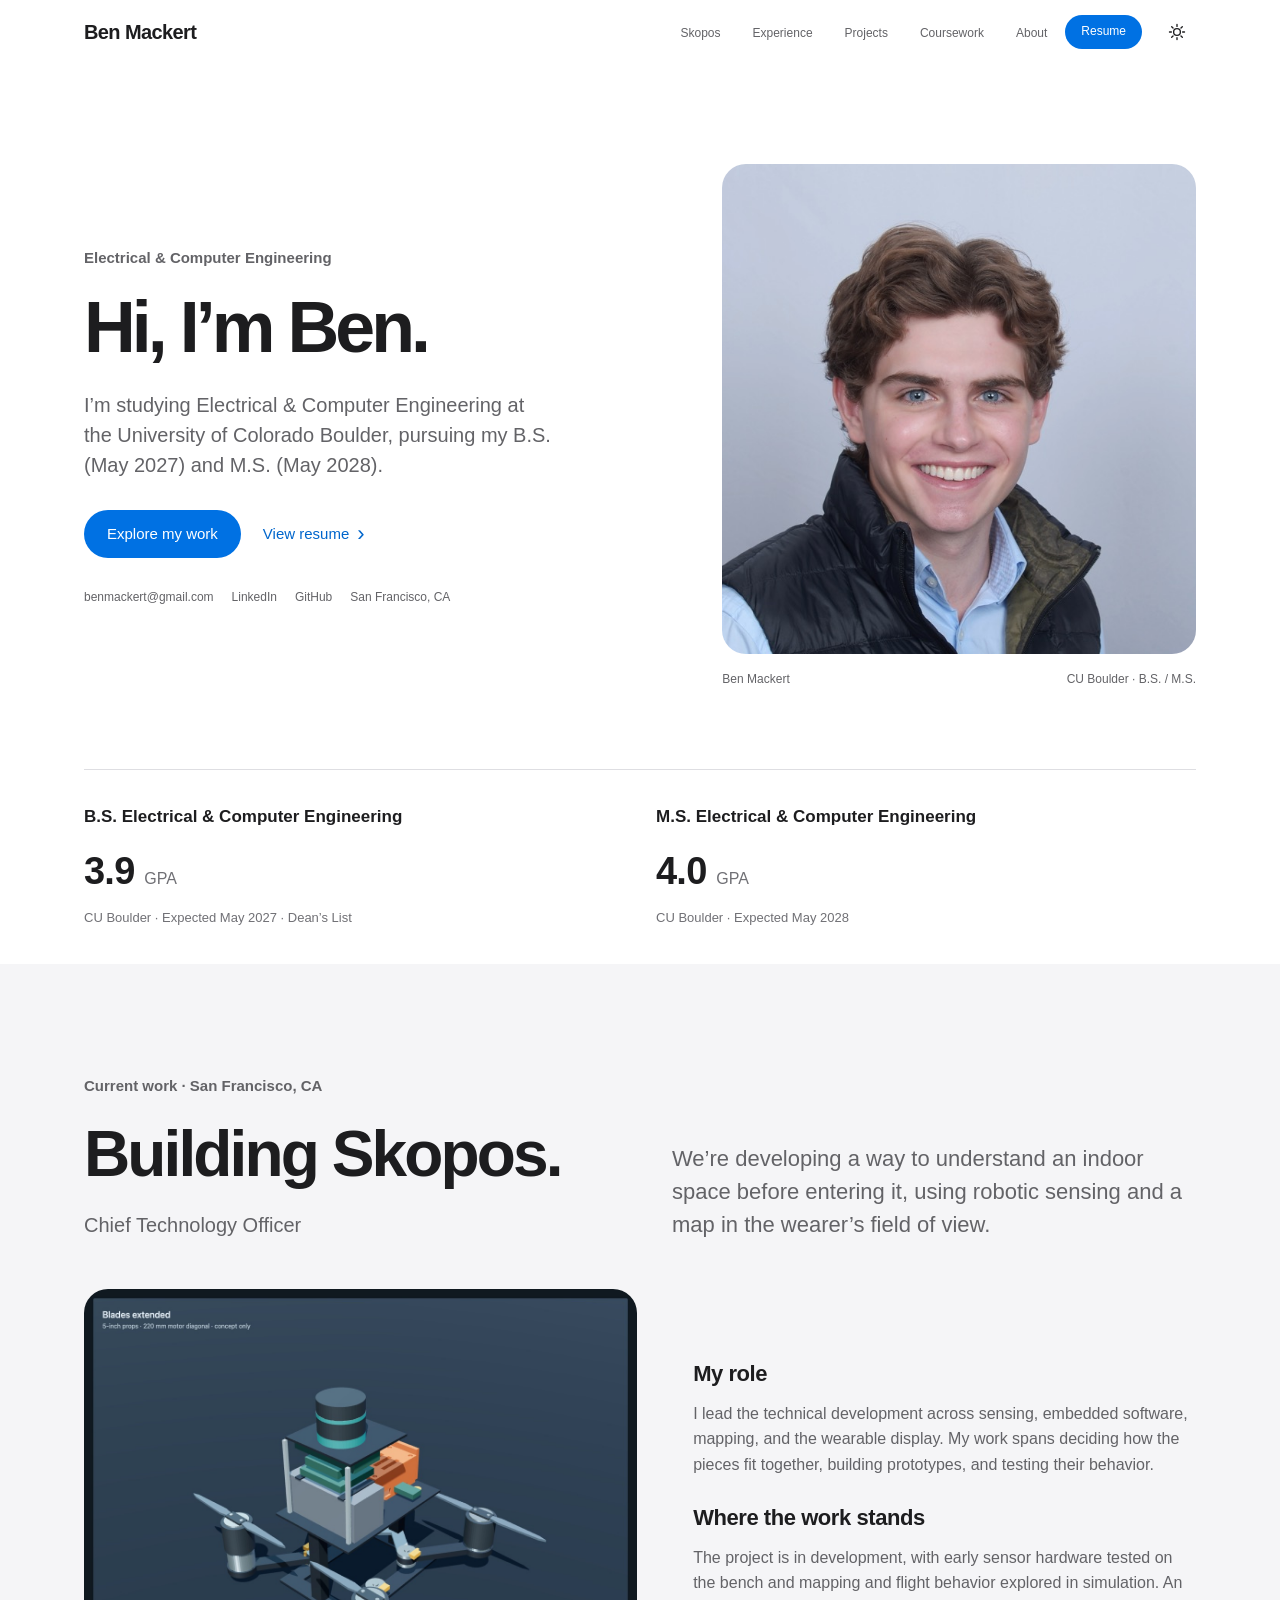
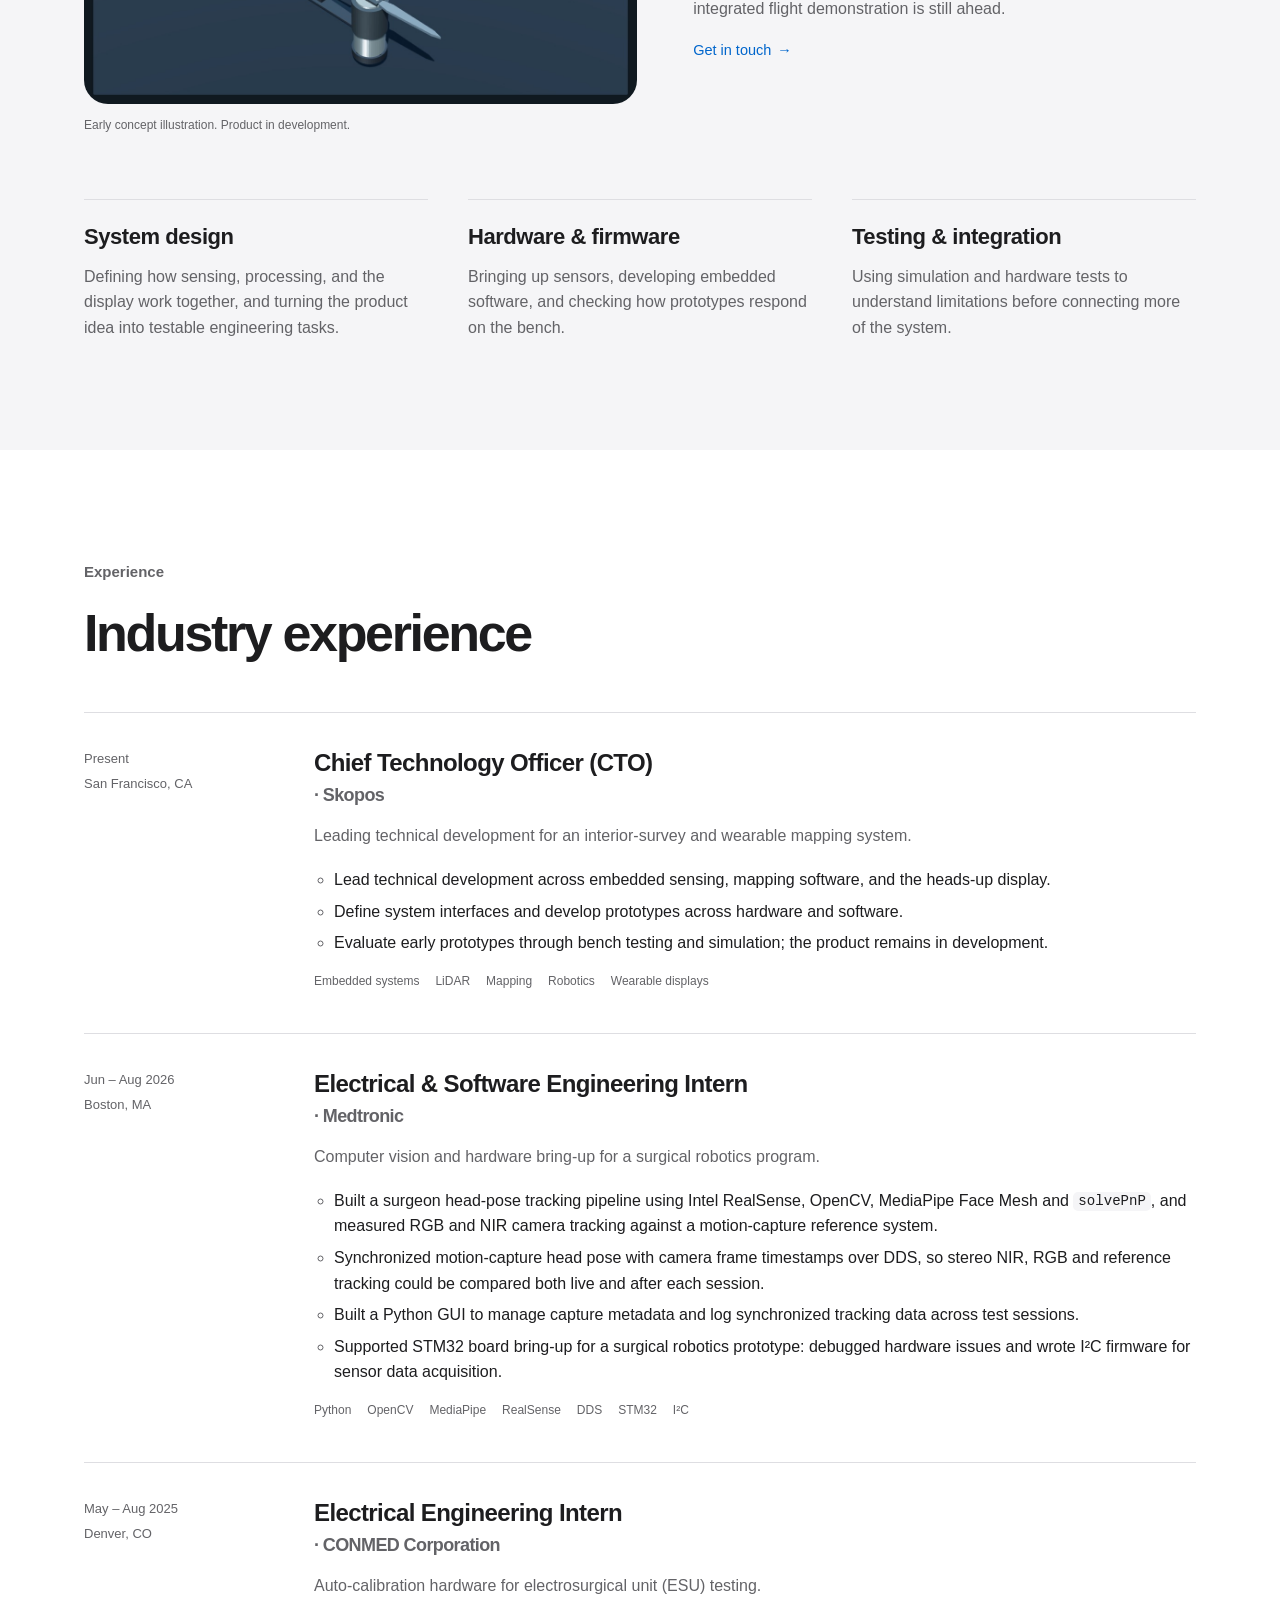
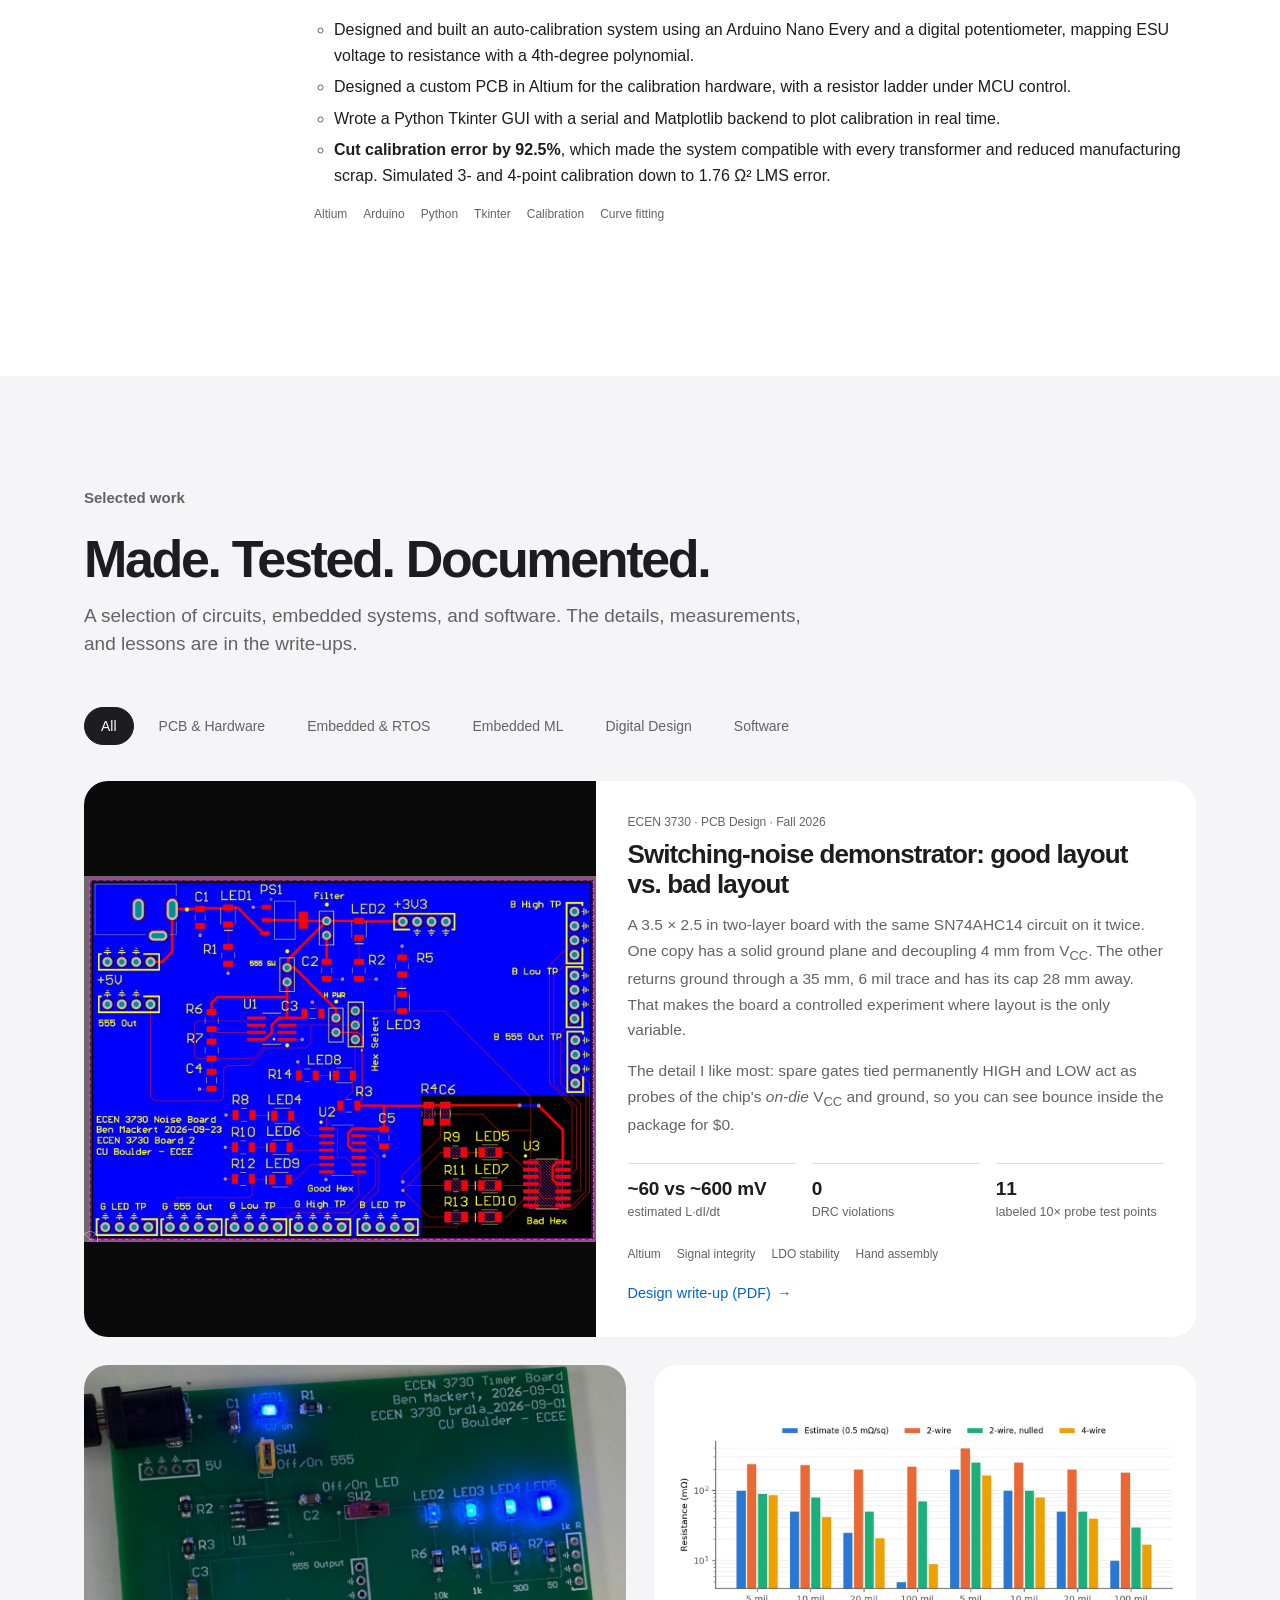
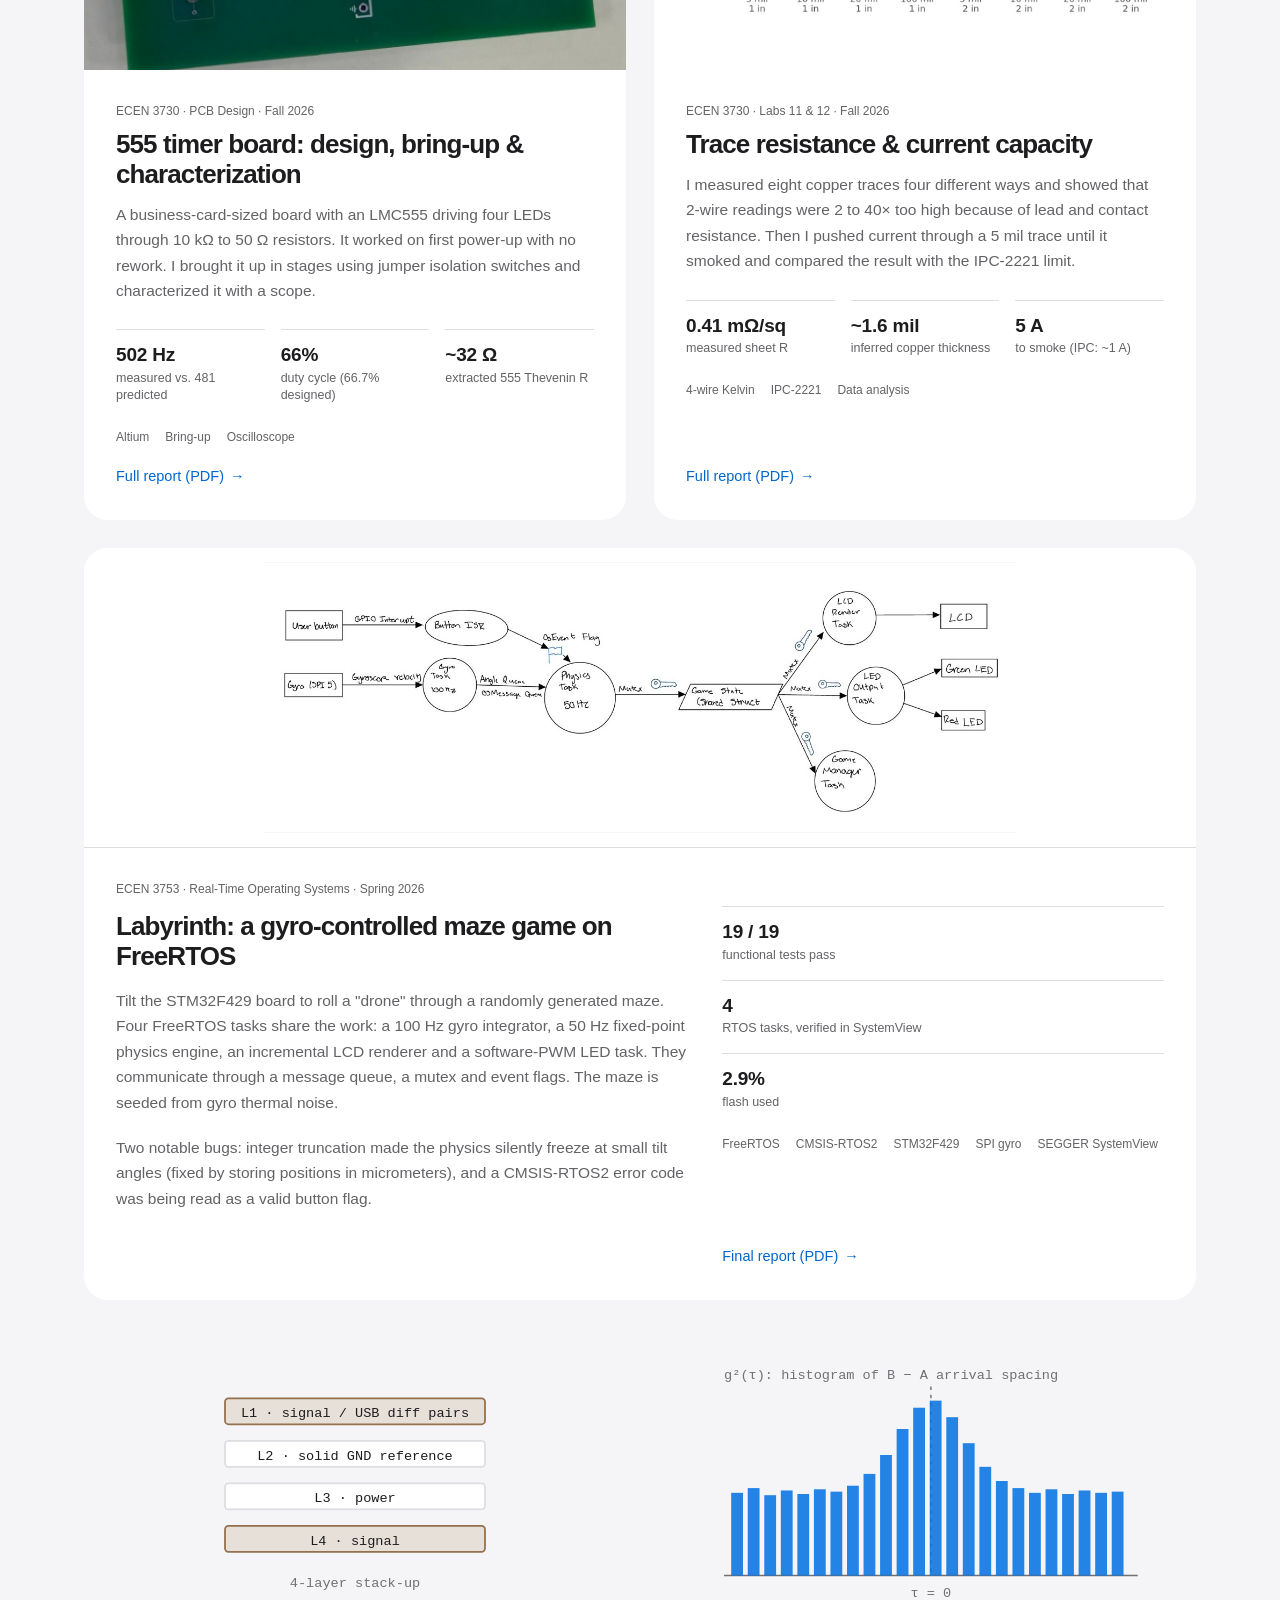
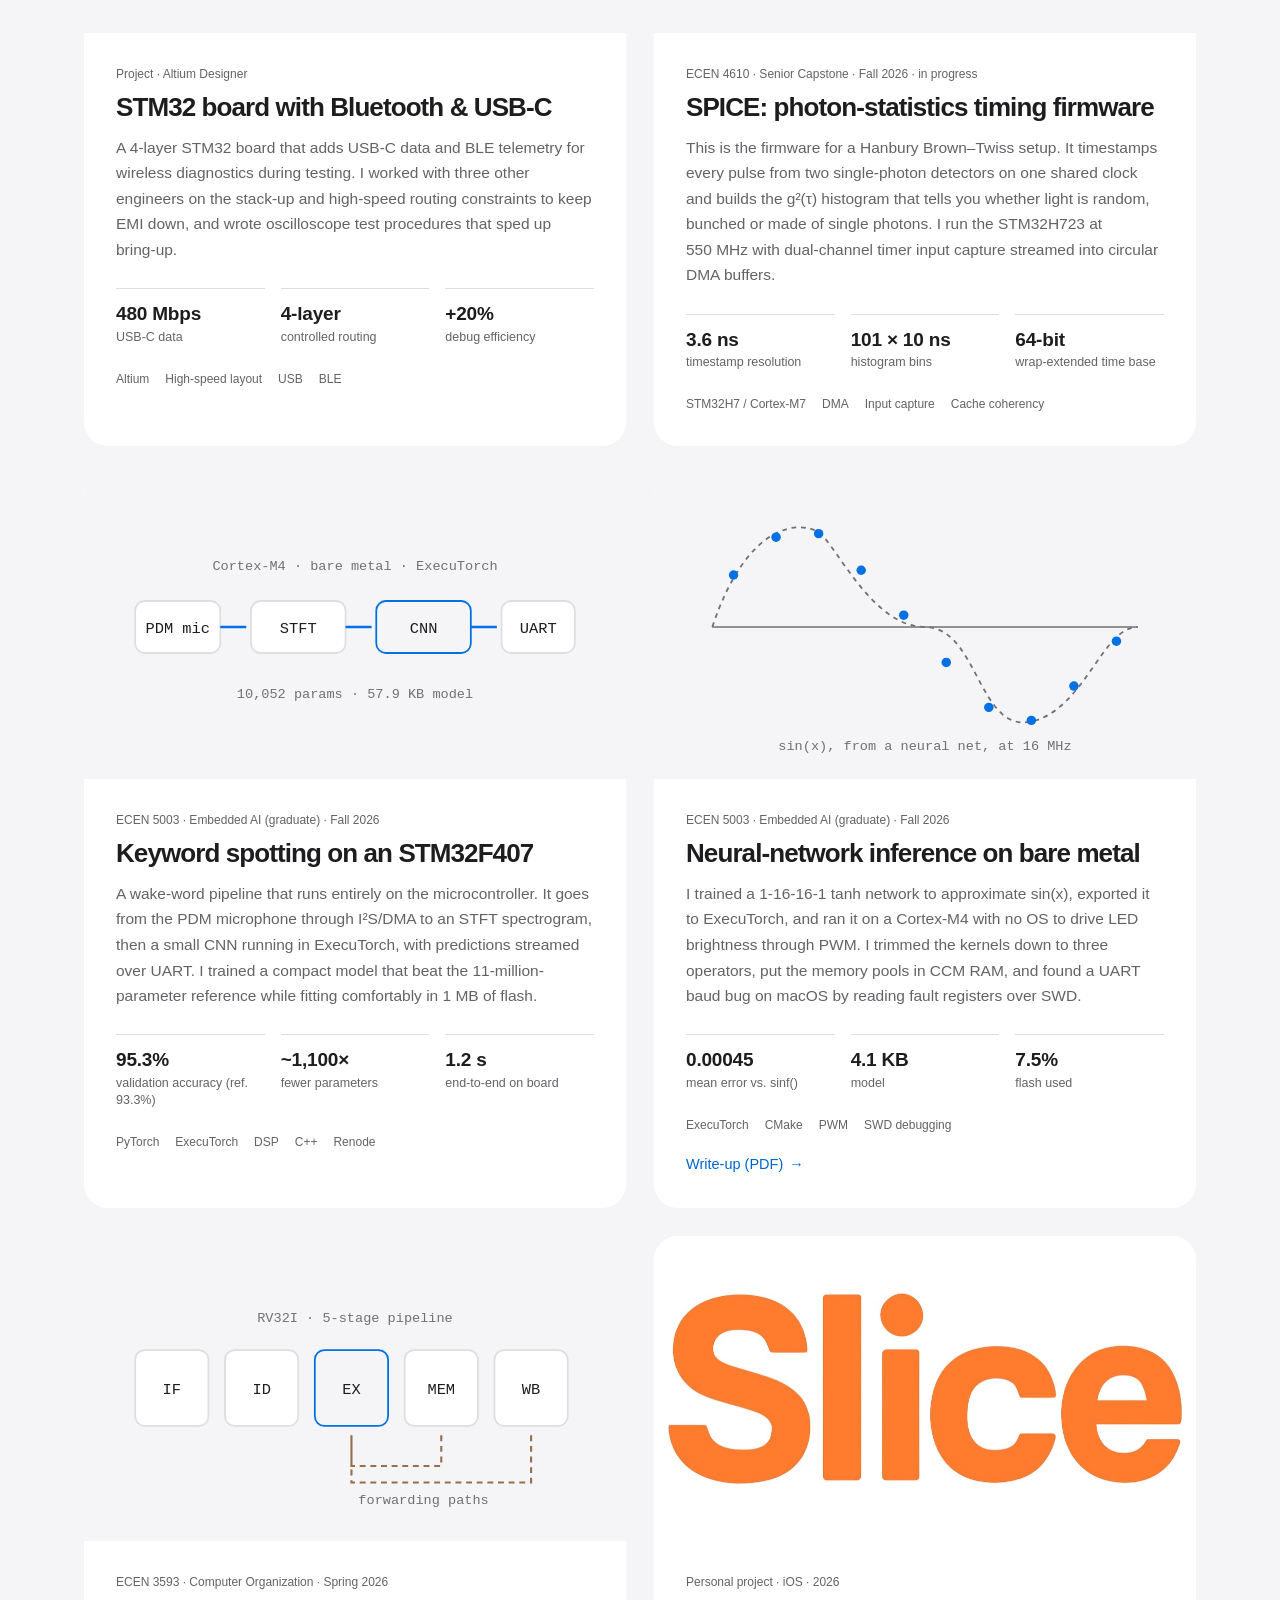
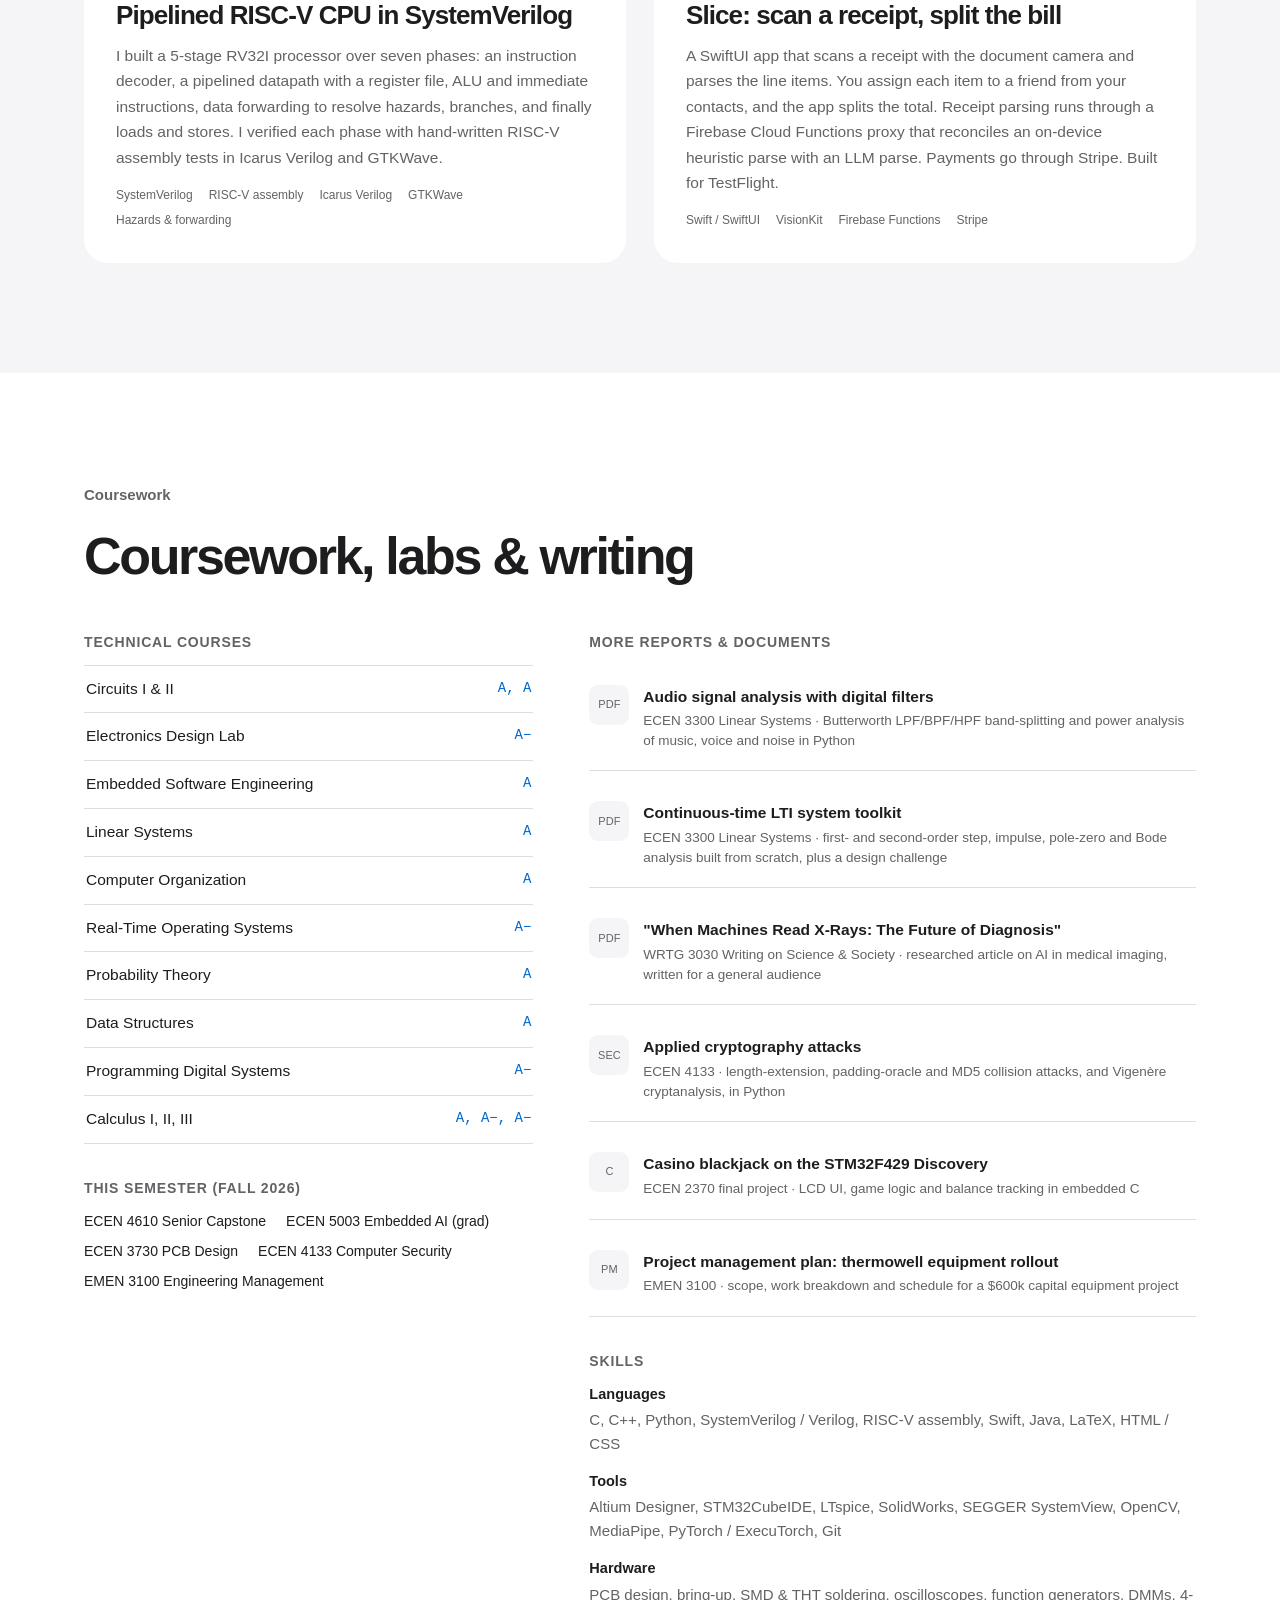
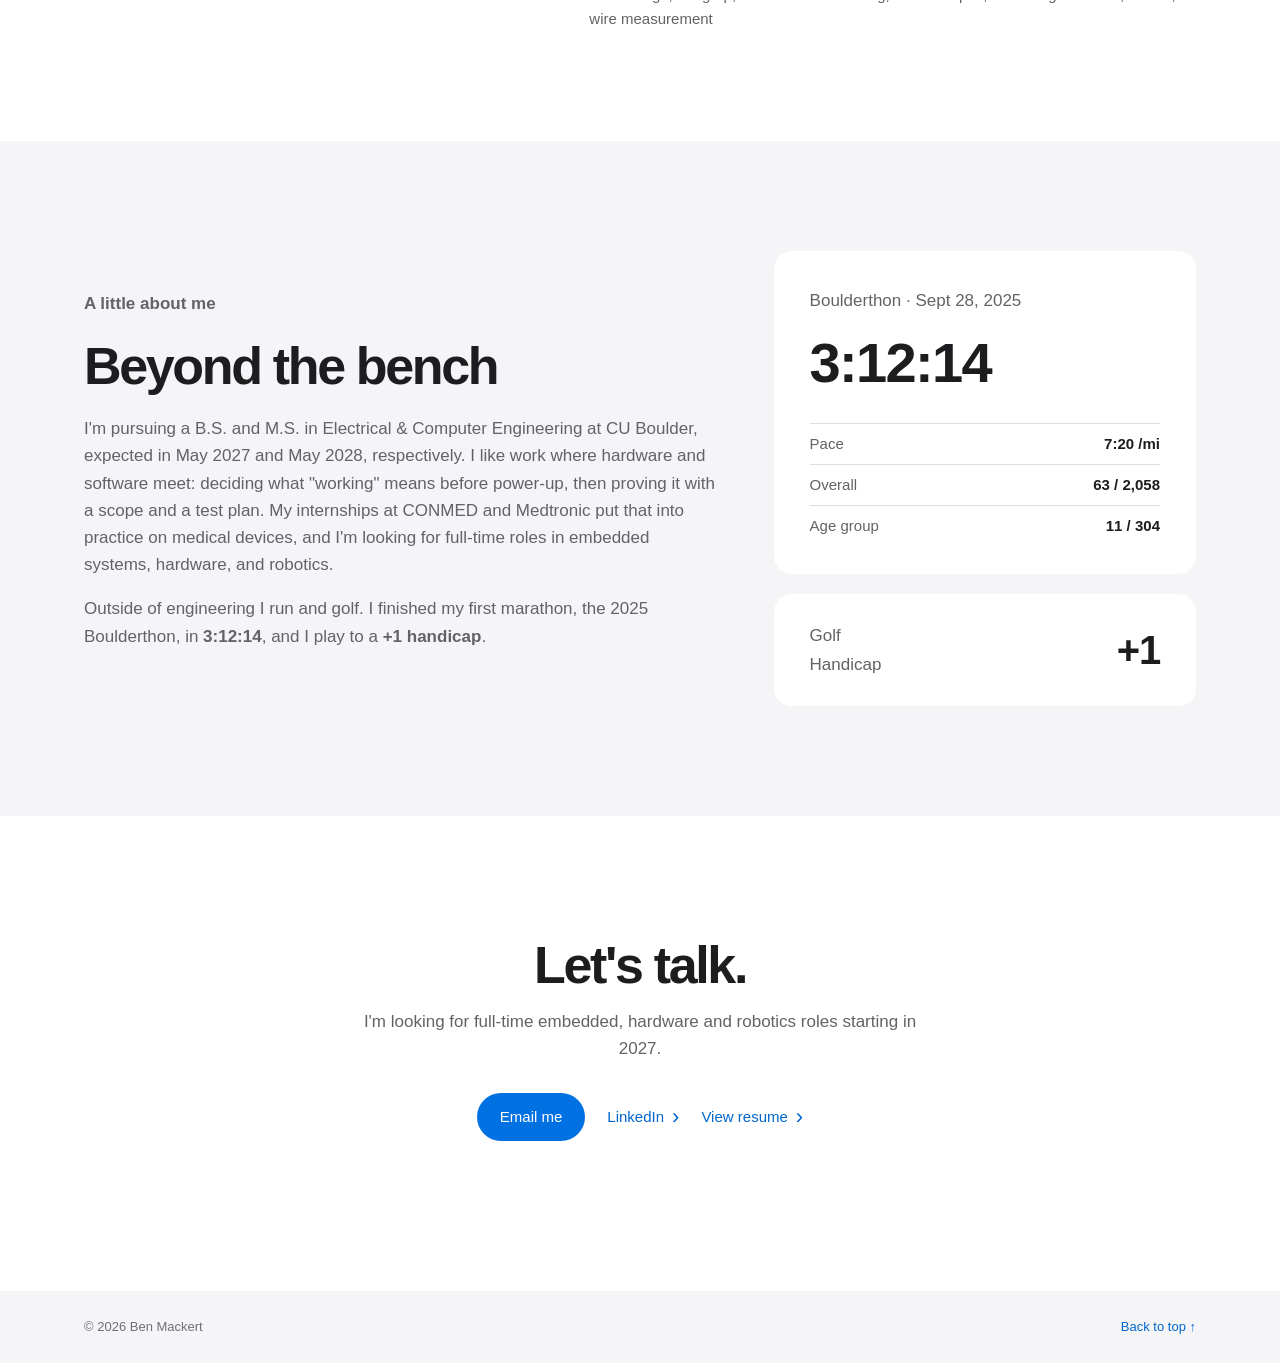
==== public/index.html @ 86dc798f "Feature high-level Skopos overview and refine mobile layouts" ====
<!doctype html>
<html lang="en" data-theme="light">
<head>
  <meta charset="utf-8">
  <meta name="viewport" content="width=device-width, initial-scale=1">
  <title>Ben Mackert | Electrical &amp; Computer Engineering</title>
  <meta name="description" content="Portfolio of Ben Mackert, Electrical and Computer Engineering student at CU Boulder: PCB design, embedded firmware, RTOS, digital design and embedded machine learning.">
  <meta property="og:title" content="Ben Mackert | Electrical & Computer Engineering">
  <meta property="og:description" content="PCB design, embedded firmware, RTOS, RISC-V CPU design and embedded ML. CU Boulder ECE, May 2027.">
  <meta property="og:image" content="https://benmackert.com/assets/img/ben-mackert.jpg">
  <meta property="og:image:alt" content="Ben Mackert’s headshot">
  <meta property="og:image:type" content="image/jpeg">
  <meta name="twitter:card" content="summary_large_image">
  <meta name="twitter:image" content="https://benmackert.com/assets/img/ben-mackert.jpg">
  <meta name="twitter:image:alt" content="Ben Mackert’s headshot">
  <meta property="og:type" content="website">
  <meta name="theme-color" content="#ffffff">
  <link rel="icon" href="data:image/svg+xml,%3Csvg xmlns='http://www.w3.org/2000/svg' viewBox='0 0 64 64'%3E%3Crect width='64' height='64' rx='14' fill='%231d1d1f'/%3E%3Ctext x='32' y='42' font-family='Helvetica,Arial' font-size='26' font-weight='700' fill='white' text-anchor='middle'%3EBM%3C/text%3E%3C/svg%3E">
  <link rel="stylesheet" href="styles.css?v=7">
</head>
<body id="top">
  <a class="skip" href="#main">Skip to content</a>

  <header class="nav">
    <div class="wrap nav-inner">
      <a class="brand" href="#top"><span class="brand-name">Ben Mackert</span></a>
      <nav aria-label="Primary">
        <ul class="nav-links" id="nav-menu">
          <li><a href="#skopos">Skopos</a></li>
          <li><a href="#experience">Experience</a></li>
          <li><a href="#projects">Projects</a></li>
          <li><a href="#coursework">Coursework</a></li>
          <li><a href="#about">About</a></li>
        </ul>
        <a class="nav-cta" href="resume.html">Resume</a>
      </nav>
      <button class="theme-toggle" type="button" aria-label="Toggle dark mode" title="Toggle theme">
        <svg class="i-sun" viewBox="0 0 24 24" aria-hidden="true"><circle cx="12" cy="12" r="4.5"/><path d="M12 2v2.5M12 19.5V22M2 12h2.5M19.5 12H22M4.9 4.9l1.8 1.8M17.3 17.3l1.8 1.8M4.9 19.1l1.8-1.8M17.3 6.7l1.8-1.8"/></svg>
        <svg class="i-moon" viewBox="0 0 24 24" aria-hidden="true"><path d="M20 14.5A8.5 8.5 0 0 1 9.5 4a8.5 8.5 0 1 0 10.5 10.5z"/></svg>
      </button>
      <button class="menu-toggle" type="button" aria-label="Open menu" aria-expanded="false" aria-controls="nav-menu">
        <svg viewBox="0 0 24 24" aria-hidden="true"><path class="m-top" d="M4 8h16"/><path class="m-bot" d="M4 16h16"/></svg>
      </button>
    </div>
  </header>

  <main id="main">
    <!-- HERO -->
    <section class="hero">
      <div class="wrap hero-grid">
        <div class="hero-text">
          <p class="eyebrow mono">Electrical &amp; Computer Engineering</p>
          <h1>Hi, I’m Ben.</h1>
          <p class="lede">I’m studying Electrical &amp; Computer Engineering at the University of Colorado Boulder, pursuing my B.S. (May 2027) and M.S. (May 2028).</p>
          <div class="hero-actions">
            <a class="btn btn-primary" href="#projects">Explore my work</a>
            <a class="btn" href="resume.html">View resume</a>
          </div>
          <ul class="contact-row">
            <li><a href="mailto:benmackert@gmail.com"><svg viewBox="0 0 24 24" aria-hidden="true"><rect x="3" y="5" width="18" height="14" rx="2"/><path d="m3 7 9 6 9-6"/></svg>benmackert@gmail.com</a></li>
            <li><a href="https://www.linkedin.com/in/ben-mackert/" target="_blank" rel="noopener"><svg viewBox="0 0 24 24" aria-hidden="true"><rect x="3" y="3" width="18" height="18" rx="3"/><path d="M8 10v7M8 7v.01M12 17v-4a2 2 0 0 1 4 0v4M12 10v7"/></svg>LinkedIn</a></li>
            <li><a href="https://github.com/ben-mackert" target="_blank" rel="noopener"><svg viewBox="0 0 24 24" aria-hidden="true"><path d="M9 19c-4 1.5-4-2-6-2.5m12 5v-3.5a3 3 0 0 0-.8-2.3c2.7-.3 5.6-1.3 5.6-6a4.7 4.7 0 0 0-1.3-3.2 4.3 4.3 0 0 0-.1-3.2s-1-.3-3.3 1.3a11.4 11.4 0 0 0-6 0C6.7 3 5.7 3.3 5.7 3.3a4.3 4.3 0 0 0-.1 3.2A4.7 4.7 0 0 0 4.3 9.7c0 4.6 2.8 5.6 5.5 6a3 3 0 0 0-.8 2.2V22"/></svg>GitHub</a></li>
            <li><span><svg viewBox="0 0 24 24" aria-hidden="true"><path d="M12 21s-7-6.2-7-11.5A7 7 0 0 1 19 9.5C19 14.8 12 21 12 21z"/><circle cx="12" cy="9.5" r="2.5"/></svg>San Francisco, CA</span></li>
          </ul>
        </div>
        <figure class="hero-figure">
          <img src="assets/img/ben-mackert-1600.jpg" srcset="assets/img/ben-mackert-800.jpg 800w, assets/img/ben-mackert-1600.jpg 1600w, assets/img/ben-mackert.jpg 3000w" sizes="(max-width: 700px) 100vw, 45vw" alt="Ben Mackert smiling in a blue shirt and black vest" width="3000" height="2400" fetchpriority="high">
          <figcaption>Ben Mackert <span>CU Boulder · B.S. / M.S.</span></figcaption>
        </figure>
      </div>
      <div class="wrap">
        <dl class="stats education-stats" aria-label="Education and GPA">
          <div>
            <dt>B.S. Electrical &amp; Computer Engineering</dt>
            <dd>3.9 <span class="gpa-label">GPA</span><span class="degree-detail">CU Boulder · Expected May 2027 · Dean’s List</span></dd>
          </div>
          <div>
            <dt>M.S. Electrical &amp; Computer Engineering</dt>
            <dd>4.0 <span class="gpa-label">GPA</span><span class="degree-detail">CU Boulder · Expected May 2028</span></dd>
          </div>
        </dl>
      </div>
    </section>

    <!-- SKOPOS -->
    <section class="section alt skopos-section" id="skopos" aria-labelledby="skopos-title">
      <div class="wrap">
        <div class="skopos-intro">
          <div>
            <p class="eyebrow">Current work · San Francisco, CA</p>
            <h2 id="skopos-title">Building Skopos.</h2>
            <p class="skopos-role">Chief Technology Officer</p>
          </div>
          <p class="skopos-summary">We’re developing a way to understand an indoor space before entering it, using robotic sensing and a map in the wearer’s field of view.</p>
        </div>
        <div class="skopos-feature">
          <figure>
            <img src="assets/img/skopos.jpg" alt="Early concept illustration of a Skopos survey drone" width="1200" height="900" loading="lazy">
            <figcaption>Early concept illustration. Product in development.</figcaption>
          </figure>
          <div class="skopos-story">
            <h3>My role</h3>
            <p>I lead the technical development across sensing, embedded software, mapping, and the wearable display. My work spans deciding how the pieces fit together, building prototypes, and testing their behavior.</p>
            <h3>Where the work stands</h3>
            <p>The project is in development, with early sensor hardware tested on the bench and mapping and flight behavior explored in simulation. An integrated flight demonstration is still ahead.</p>
            <a class="link" href="#contact">Get in touch</a>
          </div>
        </div>
        <div class="skopos-focus" aria-label="Engineering responsibilities">
          <div><h3>System design</h3><p>Defining how sensing, processing, and the display work together, and turning the product idea into testable engineering tasks.</p></div>
          <div><h3>Hardware &amp; firmware</h3><p>Bringing up sensors, developing embedded software, and checking how prototypes respond on the bench.</p></div>
          <div><h3>Testing &amp; integration</h3><p>Using simulation and hardware tests to understand limitations before connecting more of the system.</p></div>
        </div>
      </div>
    </section>

    <!-- EXPERIENCE -->
    <section class="section" id="experience">
      <div class="wrap">
        <div class="section-head">
          <p class="eyebrow mono">Experience</p>
          <h2>Industry experience</h2>
        </div>
        <ol class="timeline">
          <li class="job">
            <div class="job-meta mono"><span>Present</span><span>San Francisco, CA</span></div>
            <div class="job-body">
              <h3>Chief Technology Officer (CTO) <span class="at">· Skopos</span></h3>
              <p class="job-sum">Leading technical development for an interior-survey and wearable mapping system.</p>
              <ul>
                <li>Lead technical development across embedded sensing, mapping software, and the heads-up display.</li>
                <li>Define system interfaces and develop prototypes across hardware and software.</li>
                <li>Evaluate early prototypes through bench testing and simulation; the product remains in development.</li>
              </ul>
              <ul class="tags"><li>Embedded systems</li><li>LiDAR</li><li>Mapping</li><li>Robotics</li><li>Wearable displays</li></ul>
            </div>
          </li>
          <li class="job">
            <div class="job-meta mono"><span>Jun – Aug 2026</span><span>Boston, MA</span></div>
            <div class="job-body">
              <h3>Electrical &amp; Software Engineering Intern <span class="at">· Medtronic</span></h3>
              <p class="job-sum">Computer vision and hardware bring-up for a surgical robotics program.</p>
              <ul>
                <li>Built a surgeon head-pose tracking pipeline using Intel RealSense, OpenCV, MediaPipe Face Mesh and <code>solvePnP</code>, and measured RGB and NIR camera tracking against a motion-capture reference system.</li>
                <li>Synchronized motion-capture head pose with camera frame timestamps over DDS, so stereo NIR, RGB and reference tracking could be compared both live and after each session.</li>
                <li>Built a Python GUI to manage capture metadata and log synchronized tracking data across test sessions.</li>
                <li>Supported STM32 board bring-up for a surgical robotics prototype: debugged hardware issues and wrote I²C firmware for sensor data acquisition.</li>
              </ul>
              <ul class="tags"><li>Python</li><li>OpenCV</li><li>MediaPipe</li><li>RealSense</li><li>DDS</li><li>STM32</li><li>I²C</li></ul>
            </div>
          </li>
          <li class="job">
            <div class="job-meta mono"><span>May – Aug 2025</span><span>Denver, CO</span></div>
            <div class="job-body">
              <h3>Electrical Engineering Intern <span class="at">· CONMED Corporation</span></h3>
              <p class="job-sum">Auto-calibration hardware for electrosurgical unit (ESU) testing.</p>
              <ul>
                <li>Designed and built an auto-calibration system using an Arduino Nano Every and a digital potentiometer, mapping ESU voltage to resistance with a 4th-degree polynomial.</li>
                <li>Designed a custom PCB in Altium for the calibration hardware, with a resistor ladder under MCU control.</li>
                <li>Wrote a Python Tkinter GUI with a serial and Matplotlib backend to plot calibration in real time.</li>
                <li><strong>Cut calibration error by 92.5%</strong>, which made the system compatible with every transformer and reduced manufacturing scrap. Simulated 3- and 4-point calibration down to 1.76&nbsp;Ω² LMS error.</li>
              </ul>
              <ul class="tags"><li>Altium</li><li>Arduino</li><li>Python</li><li>Tkinter</li><li>Calibration</li><li>Curve fitting</li></ul>
            </div>
          </li>
        </ol>
      </div>
    </section>

    <!-- PROJECTS -->
    <section class="section alt" id="projects">
      <div class="wrap">
        <div class="section-head">
          <p class="eyebrow mono">Selected work</p>
          <h2>Made. Tested. Documented.</h2>
          <p class="section-sub">A selection of circuits, embedded systems, and software. The details, measurements, and lessons are in the write-ups.</p>
        </div>

        <div class="filters" role="toolbar" aria-label="Filter projects">
          <button class="chip is-active" data-filter="all" aria-pressed="true">All</button>
          <button class="chip" data-filter="pcb" aria-pressed="false">PCB &amp; Hardware</button>
          <button class="chip" data-filter="embedded" aria-pressed="false">Embedded &amp; RTOS</button>
          <button class="chip" data-filter="ml" aria-pressed="false">Embedded ML</button>
          <button class="chip" data-filter="digital" aria-pressed="false">Digital Design</button>
          <button class="chip" data-filter="software" aria-pressed="false">Software</button>
        </div>

        <div class="grid">

          <!-- Board 2 -->
          <article class="card featured" data-cat="pcb">
            <div class="card-media fit-dark"><img src="assets/img/board2_layout.jpg" alt="Altium layout of Board 2 with a cutout in the ground pour under the bad inverter" loading="lazy" width="1332" height="952"></div>
            <div class="card-body">
              <p class="course mono">ECEN 3730 · PCB Design · Fall 2026</p>
              <h3>Switching-noise demonstrator: good layout vs. bad layout</h3>
              <p>A 3.5 × 2.5 in two-layer board with the same SN74AHC14 circuit on it twice. One copy has a solid ground plane and decoupling 4&nbsp;mm from V<sub>CC</sub>. The other returns ground through a 35&nbsp;mm, 6&nbsp;mil trace and has its cap 28&nbsp;mm away. That makes the board a controlled experiment where layout is the only variable.</p>
              <p>The detail I like most: spare gates tied permanently HIGH and LOW act as probes of the chip's <em>on-die</em> V<sub>CC</sub> and ground, so you can see bounce inside the package for $0.</p>
              <ul class="metrics">
                <li><b>~60 vs ~600 mV</b>estimated L·dI/dt</li>
                <li><b>0</b>DRC violations</li>
                <li><b>11</b>labeled 10× probe test points</li>
              </ul>
              <ul class="tags"><li>Altium</li><li>Signal integrity</li><li>LDO stability</li><li>Hand assembly</li></ul>
              <div class="links">
                <a class="link" href="assets/docs/ECEN3730_Board2_Noise_Writeup.pdf" target="_blank" rel="noopener">Design write-up (PDF)</a>
              </div>
            </div>
          </article>

          <!-- Board 1 -->
          <article class="card" data-cat="pcb">
            <div class="card-media"><img src="assets/img/board1.jpg" alt="Business-card PCB with a 555 timer driving four blue LEDs of different brightness" loading="lazy" width="1120" height="710"></div>
            <div class="card-body">
              <p class="course mono">ECEN 3730 · PCB Design · Fall 2026</p>
              <h3>555 timer board: design, bring-up &amp; characterization</h3>
              <p>A business-card-sized board with an LMC555 driving four LEDs through 10&nbsp;kΩ to 50&nbsp;Ω resistors. It worked on first power-up with no rework. I brought it up in stages using jumper isolation switches and characterized it with a scope.</p>
              <ul class="metrics">
                <li><b>502 Hz</b>measured vs. 481 predicted</li>
                <li><b>66%</b>duty cycle (66.7% designed)</li>
                <li><b>~32 Ω</b>extracted 555 Thevenin R</li>
              </ul>
              <ul class="tags"><li>Altium</li><li>Bring-up</li><li>Oscilloscope</li></ul>
              <div class="links"><a class="link" href="assets/docs/ECEN3730_Board1_Report.pdf" target="_blank" rel="noopener">Full report (PDF)</a></div>
            </div>
          </article>

          <!-- Trace resistance -->
          <article class="card" data-cat="pcb">
            <div class="card-media contain"><img src="assets/img/traces_chart.jpg" alt="Bar chart comparing 2-wire, nulled and 4-wire trace resistance measurements" loading="lazy" width="1400" height="583"></div>
            <div class="card-body">
              <p class="course mono">ECEN 3730 · Labs 11 &amp; 12 · Fall 2026</p>
              <h3>Trace resistance &amp; current capacity</h3>
              <p>I measured eight copper traces four different ways and showed that 2-wire readings were 2 to 40× too high because of lead and contact resistance. Then I pushed current through a 5&nbsp;mil trace until it smoked and compared the result with the IPC-2221 limit.</p>
              <ul class="metrics">
                <li><b>0.41 mΩ/sq</b>measured sheet R</li>
                <li><b>~1.6 mil</b>inferred copper thickness</li>
                <li><b>5 A</b>to smoke (IPC: ~1 A)</li>
              </ul>
              <ul class="tags"><li>4-wire Kelvin</li><li>IPC-2221</li><li>Data analysis</li></ul>
              <div class="links"><a class="link" href="assets/docs/ECEN3730_Trace_Resistance_Report.pdf" target="_blank" rel="noopener">Full report (PDF)</a></div>
            </div>
          </article>

          <!-- RTOS -->
          <article class="card featured stacked" data-cat="embedded">
            <div class="card-media contain"><img src="assets/img/rtos_tasks.jpg" alt="Hand-drawn task diagram showing gyro, physics, LCD and LED tasks with queues and a mutex" loading="lazy" width="1400" height="504"></div>
            <div class="card-body">
              <p class="course mono">ECEN 3753 · Real-Time Operating Systems · Spring 2026</p>
              <h3>Labyrinth: a gyro-controlled maze game on FreeRTOS</h3>
              <p>Tilt the STM32F429 board to roll a "drone" through a randomly generated maze. Four FreeRTOS tasks share the work: a 100&nbsp;Hz gyro integrator, a 50&nbsp;Hz fixed-point physics engine, an incremental LCD renderer and a software-PWM LED task. They communicate through a message queue, a mutex and event flags. The maze is seeded from gyro thermal noise.</p>
              <p>Two notable bugs: integer truncation made the physics silently freeze at small tilt angles (fixed by storing positions in micrometers), and a CMSIS-RTOS2 error code was being read as a valid button flag.</p>
              <ul class="metrics">
                <li><b>19 / 19</b>functional tests pass</li>
                <li><b>4</b>RTOS tasks, verified in SystemView</li>
                <li><b>2.9%</b>flash used</li>
              </ul>
              <ul class="tags"><li>FreeRTOS</li><li>CMSIS-RTOS2</li><li>STM32F429</li><li>SPI gyro</li><li>SEGGER SystemView</li></ul>
              <div class="links"><a class="link" href="assets/docs/ECEN3753_RTOS_Labyrinth_Final_Report.pdf" target="_blank" rel="noopener">Final report (PDF)</a></div>
            </div>
          </article>

          <!-- STM32 4-layer -->
          <article class="card" data-cat="pcb">
            <div class="card-media diagram" aria-hidden="true">
              <svg viewBox="0 0 400 220">
                <g class="d-stack">
                  <rect x="90" y="40" width="220" height="22" rx="3" class="cu"/><text x="200" y="56" text-anchor="middle">L1 · signal / USB diff pairs</text>
                  <rect x="90" y="76" width="220" height="22" rx="3"/><text x="200" y="92" text-anchor="middle">L2 · solid GND reference</text>
                  <rect x="90" y="112" width="220" height="22" rx="3"/><text x="200" y="128" text-anchor="middle">L3 · power</text>
                  <rect x="90" y="148" width="220" height="22" rx="3" class="cu"/><text x="200" y="164" text-anchor="middle">L4 · signal</text>
                </g>
                <text x="200" y="200" class="d-label" text-anchor="middle">4-layer stack-up</text>
              </svg>
            </div>
            <div class="card-body">
              <p class="course mono">Project · Altium Designer</p>
              <h3>STM32 board with Bluetooth &amp; USB-C</h3>
              <p>A 4-layer STM32 board that adds USB-C data and BLE telemetry for wireless diagnostics during testing. I worked with three other engineers on the stack-up and high-speed routing constraints to keep EMI down, and wrote oscilloscope test procedures that sped up bring-up.</p>
              <ul class="metrics">
                <li><b>480 Mbps</b>USB-C data</li>
                <li><b>4-layer</b>controlled routing</li>
                <li><b>+20%</b>debug efficiency</li>
              </ul>
              <ul class="tags"><li>Altium</li><li>High-speed layout</li><li>USB</li><li>BLE</li></ul>
            </div>
          </article>

          <!-- Capstone -->
          <article class="card" data-cat="embedded">
            <div class="card-media diagram" aria-hidden="true">
              <svg viewBox="0 0 400 220" role="img">
                <g class="d-axis"><line x1="30" y1="190" x2="380" y2="190"/><line x1="205" y1="30" x2="205" y2="190" stroke-dasharray="3 4"/></g>
                <g class="d-bars">
                  <rect x="36" y="120" width="10" height="70"/><rect x="50" y="116" width="10" height="74"/><rect x="64" y="122" width="10" height="68"/><rect x="78" y="118" width="10" height="72"/><rect x="92" y="121" width="10" height="69"/><rect x="106" y="117" width="10" height="73"/><rect x="120" y="119" width="10" height="71"/><rect x="134" y="114" width="10" height="76"/><rect x="148" y="104" width="10" height="86"/><rect x="162" y="88" width="10" height="102"/><rect x="176" y="66" width="10" height="124"/><rect x="190" y="48" width="10" height="142"/><rect x="204" y="42" width="10" height="148"/><rect x="218" y="56" width="10" height="134"/><rect x="232" y="78" width="10" height="112"/><rect x="246" y="98" width="10" height="92"/><rect x="260" y="110" width="10" height="80"/><rect x="274" y="116" width="10" height="74"/><rect x="288" y="120" width="10" height="70"/><rect x="302" y="117" width="10" height="73"/><rect x="316" y="121" width="10" height="69"/><rect x="330" y="118" width="10" height="72"/><rect x="344" y="120" width="10" height="70"/><rect x="358" y="119" width="10" height="71"/>
                </g>
                <text x="30" y="24" class="d-label">g²(τ): histogram of B − A arrival spacing</text>
                <text x="205" y="208" class="d-label" text-anchor="middle">τ = 0</text>
              </svg>
            </div>
            <div class="card-body">
              <p class="course mono">ECEN 4610 · Senior Capstone · Fall 2026 · in progress</p>
              <h3>SPICE: photon-statistics timing firmware</h3>
              <p>This is the firmware for a Hanbury Brown–Twiss setup. It timestamps every pulse from two single-photon detectors on one shared clock and builds the g²(τ) histogram that tells you whether light is random, bunched or made of single photons. I run the STM32H723 at 550&nbsp;MHz with dual-channel timer input capture streamed into circular DMA buffers.</p>
              <ul class="metrics">
                <li><b>3.6 ns</b>timestamp resolution</li>
                <li><b>101 × 10 ns</b>histogram bins</li>
                <li><b>64-bit</b>wrap-extended time base</li>
              </ul>
              <ul class="tags"><li>STM32H7 / Cortex-M7</li><li>DMA</li><li>Input capture</li><li>Cache coherency</li></ul>
            </div>
          </article>

          <!-- Embedded ML: wake word -->
          <article class="card" data-cat="ml">
            <div class="card-media diagram" aria-hidden="true">
              <svg viewBox="0 0 400 220">
                <g class="d-flow">
                  <rect x="14" y="88" width="72" height="44" rx="8"/><text x="50" y="115" text-anchor="middle">PDM mic</text>
                  <rect x="112" y="88" width="80" height="44" rx="8"/><text x="152" y="115" text-anchor="middle">STFT</text>
                  <rect x="218" y="88" width="80" height="44" rx="8" class="hot"/><text x="258" y="115" text-anchor="middle">CNN</text>
                  <rect x="324" y="88" width="62" height="44" rx="8"/><text x="355" y="115" text-anchor="middle">UART</text>
                  <path d="M86 110h22M192 110h22M298 110h22" class="arrow"/>
                </g>
                <text x="200" y="62" class="d-label" text-anchor="middle">Cortex-M4 · bare metal · ExecuTorch</text>
                <text x="200" y="170" class="d-label" text-anchor="middle">10,052 params · 57.9 KB model</text>
              </svg>
            </div>
            <div class="card-body">
              <p class="course mono">ECEN 5003 · Embedded AI (graduate) · Fall 2026</p>
              <h3>Keyword spotting on an STM32F407</h3>
              <p>A wake-word pipeline that runs entirely on the microcontroller. It goes from the PDM microphone through I²S/DMA to an STFT spectrogram, then a small CNN running in ExecuTorch, with predictions streamed over UART. I trained a compact model that beat the 11-million-parameter reference while fitting comfortably in 1&nbsp;MB of flash.</p>
              <ul class="metrics">
                <li><b>95.3%</b>validation accuracy (ref. 93.3%)</li>
                <li><b>~1,100×</b>fewer parameters</li>
                <li><b>1.2 s</b>end-to-end on board</li>
              </ul>
              <ul class="tags"><li>PyTorch</li><li>ExecuTorch</li><li>DSP</li><li>C++</li><li>Renode</li></ul>
            </div>
          </article>

          <!-- Embedded ML: sine -->
          <article class="card" data-cat="ml">
            <div class="card-media diagram" aria-hidden="true">
              <svg viewBox="0 0 400 220">
                <g class="d-axis"><line x1="20" y1="110" x2="380" y2="110"/></g>
                <path class="d-sine" d="M20 110 C 50 20, 95 20, 110 30 S 155 110, 200 110 S 245 200, 290 190 S 350 110, 380 110"/>
                <g class="d-dots"><circle cx="38" cy="66" r="4"/><circle cx="74" cy="34" r="4"/><circle cx="110" cy="31" r="4"/><circle cx="146" cy="62" r="4"/><circle cx="182" cy="100" r="4"/><circle cx="218" cy="140" r="4"/><circle cx="254" cy="178" r="4"/><circle cx="290" cy="189" r="4"/><circle cx="326" cy="160" r="4"/><circle cx="362" cy="122" r="4"/></g>
                <text x="200" y="214" class="d-label" text-anchor="middle">sin(x), from a neural net, at 16 MHz</text>
              </svg>
            </div>
            <div class="card-body">
              <p class="course mono">ECEN 5003 · Embedded AI (graduate) · Fall 2026</p>
              <h3>Neural-network inference on bare metal</h3>
              <p>I trained a 1-16-16-1 tanh network to approximate sin(x), exported it to ExecuTorch, and ran it on a Cortex-M4 with no OS to drive LED brightness through PWM. I trimmed the kernels down to three operators, put the memory pools in CCM RAM, and found a UART baud bug on macOS by reading fault registers over SWD.</p>
              <ul class="metrics">
                <li><b>0.00045</b>mean error vs. sinf()</li>
                <li><b>4.1 KB</b>model</li>
                <li><b>7.5%</b>flash used</li>
              </ul>
              <ul class="tags"><li>ExecuTorch</li><li>CMake</li><li>PWM</li><li>SWD debugging</li></ul>
              <div class="links"><a class="link" href="assets/docs/ECEN5003_Sine_Inference_Writeup.pdf" target="_blank" rel="noopener">Write-up (PDF)</a></div>
            </div>
          </article>

          <!-- RISC-V -->
          <article class="card" data-cat="digital">
            <div class="card-media diagram" aria-hidden="true">
              <svg viewBox="0 0 400 220">
                <g class="d-flow">
                  <rect x="14" y="78" width="62" height="64" rx="8"/><text x="45" y="115" text-anchor="middle">IF</text>
                  <rect x="90" y="78" width="62" height="64" rx="8"/><text x="121" y="115" text-anchor="middle">ID</text>
                  <rect x="166" y="78" width="62" height="64" rx="8" class="hot"/><text x="197" y="115" text-anchor="middle">EX</text>
                  <rect x="242" y="78" width="62" height="64" rx="8"/><text x="273" y="115" text-anchor="middle">MEM</text>
                  <rect x="318" y="78" width="62" height="64" rx="8"/><text x="349" y="115" text-anchor="middle">WB</text>
                  <path d="M273 150 v26 H197 v-26 M349 150 v40 H197 v-40" class="fwd"/>
                </g>
                <text x="200" y="54" class="d-label" text-anchor="middle">RV32I · 5-stage pipeline</text>
                <text x="258" y="208" class="d-label" text-anchor="middle">forwarding paths</text>
              </svg>
            </div>
            <div class="card-body">
              <p class="course mono">ECEN 3593 · Computer Organization · Spring 2026</p>
              <h3>Pipelined RISC-V CPU in SystemVerilog</h3>
              <p>I built a 5-stage RV32I processor over seven phases: an instruction decoder, a pipelined datapath with a register file, ALU and immediate instructions, data forwarding to resolve hazards, branches, and finally loads and stores. I verified each phase with hand-written RISC-V assembly tests in Icarus Verilog and GTKWave.</p>
              <ul class="tags"><li>SystemVerilog</li><li>RISC-V assembly</li><li>Icarus Verilog</li><li>GTKWave</li><li>Hazards &amp; forwarding</li></ul>
            </div>
          </article>

          <!-- Slice -->
          <article class="card" data-cat="software">
            <div class="card-media contain light"><img src="assets/img/slice.jpg" alt="Slice app wordmark" loading="lazy" width="1000" height="371"></div>
            <div class="card-body">
              <p class="course mono">Personal project · iOS · 2026</p>
              <h3>Slice: scan a receipt, split the bill</h3>
              <p>A SwiftUI app that scans a receipt with the document camera and parses the line items. You assign each item to a friend from your contacts, and the app splits the total. Receipt parsing runs through a Firebase Cloud Functions proxy that reconciles an on-device heuristic parse with an LLM parse. Payments go through Stripe. Built for TestFlight.</p>
              <ul class="tags"><li>Swift / SwiftUI</li><li>VisionKit</li><li>Firebase Functions</li><li>Stripe</li></ul>
            </div>
          </article>

        </div>
      </div>
    </section>

    <!-- COURSEWORK -->
    <section class="section" id="coursework">
      <div class="wrap">
        <div class="section-head">
          <p class="eyebrow mono">Coursework</p>
          <h2>Coursework, labs &amp; writing</h2>
        </div>

        <div class="cols">
          <div>
            <h3 class="sub">Technical courses</h3>
            <ul class="course-list">
              <li><span>Circuits I &amp; II</span><b>A, A</b></li>
              <li><span>Electronics Design Lab</span><b>A−</b></li>
              <li><span>Embedded Software Engineering</span><b>A</b></li>
              <li><span>Linear Systems</span><b>A</b></li>
              <li><span>Computer Organization</span><b>A</b></li>
              <li><span>Real-Time Operating Systems</span><b>A−</b></li>
              <li><span>Probability Theory</span><b>A</b></li>
              <li><span>Data Structures</span><b>A</b></li>
              <li><span>Programming Digital Systems</span><b>A−</b></li>
              <li><span>Calculus I, II, III</span><b>A, A−, A−</b></li>
            </ul>
            <h3 class="sub">This semester (Fall 2026)</h3>
            <ul class="pill-list">
              <li>ECEN 4610 Senior Capstone</li>
              <li>ECEN 5003 Embedded AI (grad)</li>
              <li>ECEN 3730 PCB Design</li>
              <li>ECEN 4133 Computer Security</li>
              <li>EMEN 3100 Engineering Management</li>
            </ul>
          </div>

          <div>
            <h3 class="sub">More reports &amp; documents</h3>
            <ul class="doc-list">
              <li>
                <a href="assets/docs/ECEN3300_Signal_Analysis_Project.pdf" target="_blank" rel="noopener">
                  <span class="doc-ico mono">PDF</span>
                  <span><b>Audio signal analysis with digital filters</b><small>ECEN 3300 Linear Systems · Butterworth LPF/BPF/HPF band-splitting and power analysis of music, voice and noise in Python</small></span>
                </a>
              </li>
              <li>
                <a href="assets/docs/ECEN3300_CT_System_Project.pdf" target="_blank" rel="noopener">
                  <span class="doc-ico mono">PDF</span>
                  <span><b>Continuous-time LTI system toolkit</b><small>ECEN 3300 Linear Systems · first- and second-order step, impulse, pole-zero and Bode analysis built from scratch, plus a design challenge</small></span>
                </a>
              </li>
              <li>
                <a href="assets/docs/WRTG3030_When_Machines_Read_XRays.pdf" target="_blank" rel="noopener">
                  <span class="doc-ico mono">PDF</span>
                  <span><b>"When Machines Read X-Rays: The Future of Diagnosis"</b><small>WRTG 3030 Writing on Science &amp; Society · researched article on AI in medical imaging, written for a general audience</small></span>
                </a>
              </li>
              <li class="no-link">
                <span class="doc-ico mono">SEC</span>
                <span><b>Applied cryptography attacks</b><small>ECEN 4133 · length-extension, padding-oracle and MD5 collision attacks, and Vigenère cryptanalysis, in Python</small></span>
              </li>
              <li class="no-link">
                <span class="doc-ico mono">C</span>
                <span><b>Casino blackjack on the STM32F429 Discovery</b><small>ECEN 2370 final project · LCD UI, game logic and balance tracking in embedded C</small></span>
              </li>
              <li class="no-link">
                <span class="doc-ico mono">PM</span>
                <span><b>Project management plan: thermowell equipment rollout</b><small>EMEN 3100 · scope, work breakdown and schedule for a $600k capital equipment project</small></span>
              </li>
            </ul>

            <h3 class="sub">Skills</h3>
            <dl class="skills">
              <div><dt>Languages</dt><dd>C, C++, Python, SystemVerilog / Verilog, RISC-V assembly, Swift, Java, LaTeX, HTML / CSS</dd></div>
              <div><dt>Tools</dt><dd>Altium Designer, STM32CubeIDE, LTspice, SolidWorks, SEGGER SystemView, OpenCV, MediaPipe, PyTorch / ExecuTorch, Git</dd></div>
              <div><dt>Hardware</dt><dd>PCB design, bring-up, SMD &amp; THT soldering, oscilloscopes, function generators, DMMs, 4-wire measurement</dd></div>
            </dl>
          </div>
        </div>
      </div>
    </section>

    <!-- ABOUT -->
    <section class="section alt" id="about">
      <div class="wrap about">
        <div>
          <p class="eyebrow mono">A little about me</p>
          <h2>Beyond the bench</h2>
          <p>I'm pursuing a B.S. and M.S. in Electrical &amp; Computer Engineering at CU Boulder, expected in May 2027 and May 2028, respectively. I like work where hardware and software meet: deciding what "working" means before power-up, then proving it with a scope and a test plan. My internships at CONMED and Medtronic put that into practice on medical devices, and I'm looking for full-time roles in embedded systems, hardware, and robotics.</p>
          <p>Outside of engineering I run and golf. I finished my first marathon, the 2025 Boulderthon, in <strong>3:12:14</strong>, and I play to a <strong>+1 handicap</strong>.</p>
        </div>
        <div class="about-cards">
          <div class="race">
            <p class="mono race-head">Boulderthon · Sept 28, 2025</p>
            <div class="race-time">3:12:14</div>
            <dl>
              <div><dt>Pace</dt><dd>7:20 /mi</dd></div>
              <div><dt>Overall</dt><dd>63 / 2,058</dd></div>
              <div><dt>Age group</dt><dd>11 / 304</dd></div>
            </dl>
          </div>
          <div class="race golf">
            <div>
              <p class="mono race-head">Golf</p>
              <p class="golf-label">Handicap</p>
            </div>
            <div class="race-time">+1</div>
          </div>
        </div>
      </div>
    </section>

    <!-- CONTACT -->
    <section class="section contact" id="contact">
      <div class="wrap contact-inner">
        <h2>Let's talk.</h2>
        <p>I'm looking for full-time embedded, hardware and robotics roles starting in 2027.</p>
        <div class="hero-actions">
          <a class="btn btn-primary" href="mailto:benmackert@gmail.com">Email me</a>
          <a class="btn" href="https://www.linkedin.com/in/ben-mackert/" target="_blank" rel="noopener">LinkedIn</a>
          <a class="btn" href="resume.html">View resume</a>
        </div>
      </div>
    </section>
  </main>

  <footer class="footer">
    <div class="wrap footer-inner mono">
      <span>© <span id="year">2026</span> Ben Mackert</span>
      <a href="#top">Back to top ↑</a>
    </div>
  </footer>

  <script src="script.js?v=3"></script>
</body>
</html>
---- public/styles.css ----
/* Neutral palette with an explicit, optional dark appearance. */
:root {
  --bg: #fff; --bg-alt: #f5f5f7; --surface: #fff; --text: #1d1d1f;
  --muted: #636367; --faint: #707075; --line: #dedee2;
  --accent: #0071e3; --accent-ink: #0066cc; --accent-soft: #f5f5f7;
  --copper: #94704d; --shadow: none; --radius: 24px; --maxw: 1160px;
  --sans: -apple-system, BlinkMacSystemFont, "Helvetica Neue", Arial, sans-serif;
  --mono: ui-monospace, "SF Mono", Menlo, monospace;
  color-scheme: light;
}
:root[data-theme="dark"] {
  --bg: #000; --bg-alt: #101012; --surface: #1d1d1f; --text: #f5f5f7;
  --muted: #aaaab0; --faint: #9999a0; --line: #38383b;
  --accent: #0071e3; --accent-ink: #68b3ff; --accent-soft: #29292c;
  color-scheme: dark;
}

/* ---------- Base ---------- */
*, *::before, *::after { box-sizing: border-box; }
html { scroll-behavior: smooth; scroll-padding-top: 76px; -webkit-text-size-adjust: 100%; }
body {
  margin: 0; background: var(--bg); color: var(--text);
  font: 16px/1.6 var(--sans); -webkit-font-smoothing: antialiased;
  overflow-x: hidden;
}
img { max-width: 100%; display: block; height: auto; }
a { color: var(--accent-ink); text-decoration: none; }
a:hover { text-decoration: underline; text-underline-offset: 3px; }
h1, h2, h3 { line-height: 1.15; margin: 0; letter-spacing: -0.02em; }
p { margin: 0 0 1em; }
code { font-family: var(--mono); font-size: .88em; background: var(--bg-alt); padding: .1em .35em; border-radius: 5px; }
.mono { font-family: var(--mono); }
.wrap { width: 100%; max-width: var(--maxw); margin: 0 auto; padding: 0 24px; }
@media (max-width: 600px) { .wrap { padding: 0 16px; } }
.skip { position: absolute; left: -999px; top: 8px; background: var(--surface); padding: 8px 12px; border-radius: 8px; z-index: 100; }
.skip:focus { left: 8px; }
:focus-visible { outline: 2px solid var(--accent); outline-offset: 3px; border-radius: 6px; }
.eyebrow { font-size: 12.5px; letter-spacing: .04em; color: var(--accent-ink); margin: 0 0 12px; text-transform: uppercase; }

/* ---------- Nav ---------- */
.nav {
  position: sticky; top: 0; z-index: 50;
  background: color-mix(in srgb, var(--bg) 82%, transparent);
  backdrop-filter: saturate(160%) blur(12px); -webkit-backdrop-filter: saturate(160%) blur(12px);
  border-bottom: 1px solid var(--line);
}
.nav-inner { display: flex; align-items: center; gap: 16px; height: 62px; }
.brand { display: flex; align-items: center; gap: 10px; color: var(--text); font-weight: 700; }
.brand:hover { text-decoration: none; }
.brand-mark {
  display: grid; place-items: center; width: 32px; height: 32px; border-radius: 9px;
  background: var(--accent); color: #fff; font-size: 13px; letter-spacing: .02em;
}
:root[data-theme="dark"] .brand-mark { color: #062b27; }
nav { margin-left: auto; display: flex; align-items: center; gap: 4px; }
.nav-links { display: flex; gap: 4px; list-style: none; margin: 0; padding: 0; align-items: center; }
.nav-links a, .nav-cta { color: var(--muted); font-size: 14.5px; font-weight: 500; padding: 8px 12px; border-radius: 8px; }
.nav-links a:hover, .nav-cta:hover { color: var(--text); background: var(--bg-alt); text-decoration: none; }
.nav-cta { color: var(--accent-ink); border: 1px solid color-mix(in srgb, var(--accent) 45%, transparent); }
.theme-toggle, .menu-toggle {
  width: 38px; height: 38px; border-radius: 10px; border: 1px solid var(--line); background: var(--surface);
  color: var(--text); display: grid; place-items: center; cursor: pointer; flex: none;
}
.theme-toggle svg, .menu-toggle svg { width: 18px; height: 18px; fill: none; stroke: currentColor; stroke-width: 1.8; stroke-linecap: round; }
.theme-toggle .i-moon { display: none; }
:root[data-theme="dark"] .theme-toggle .i-sun { display: none; }
:root[data-theme="dark"] .theme-toggle .i-moon { display: block; }
.menu-toggle { display: none; }

/* ---------- Hero ---------- */
.hero { padding: 72px 0 40px; position: relative; }

.hero-grid { display: grid; grid-template-columns: 1.1fr 1fr; gap: 56px; align-items: center; }
.hero h1 { font-size: clamp(44px, 7vw, 76px); font-weight: 800; letter-spacing: -0.035em; margin-bottom: 18px; }
.lede { font-size: clamp(17px, 2vw, 19.5px); color: var(--muted); max-width: 40em; }
.hero-actions { display: flex; flex-wrap: wrap; gap: 12px; margin: 26px 0 22px; }
.btn {
  display: inline-flex; align-items: center; gap: 8px; padding: 11px 18px; border-radius: 10px;
  font-weight: 600; font-size: 15px; color: var(--text); background: var(--surface); border: 1px solid var(--line);
  transition: transform .15s ease, box-shadow .15s ease;
}
.btn:hover { text-decoration: none; transform: translateY(-1px); box-shadow: var(--shadow); }
.btn-primary { background: var(--accent); border-color: var(--accent); color: #fff; }
:root[data-theme="dark"] .btn-primary { color: #062b27; }
.contact-row { display: flex; flex-wrap: wrap; gap: 8px 20px; list-style: none; padding: 0; margin: 0; font-size: 14.5px; }
.contact-row a, .contact-row span { display: inline-flex; align-items: center; gap: 7px; color: var(--muted); }
.contact-row a:hover { color: var(--text); }
.contact-row svg { width: 17px; height: 17px; fill: none; stroke: currentColor; stroke-width: 1.7; stroke-linecap: round; stroke-linejoin: round; }
.hero-figure { margin: 0; }
.hero-figure img {
  border-radius: 18px; box-shadow: var(--shadow); border: 1px solid var(--line);
  transform: rotate(1.2deg); transition: transform .4s ease;
}
.hero-figure:hover img { transform: rotate(0deg) scale(1.01); }
.hero-figure figcaption { font-size: 12px; color: var(--faint); margin-top: 14px; text-align: center; }
@media (max-width: 900px) {
  .hero { padding-top: 44px; }
  .hero-grid { grid-template-columns: 1fr; gap: 36px; }
  .hero-figure img { transform: none; }
}

.stats {
  display: grid; grid-template-columns: repeat(4, 1fr); margin: 56px 0 0;
  border: 1px solid var(--line); border-radius: var(--radius); background: var(--surface); overflow: hidden;
}
.stats > div { padding: 20px 22px; border-left: 1px solid var(--line); }
.stats > div:first-child { border-left: 0; }
.stats dt { font-size: 12.5px; color: var(--muted); font-weight: 500; }
.stats dd { margin: 2px 0 0; font-size: 30px; font-weight: 800; letter-spacing: -0.02em; font-variant-numeric: tabular-nums; }
.stats span { font-size: 13px; color: var(--faint); }
@media (max-width: 760px) {
  .stats { grid-template-columns: 1fr 1fr; }
  .stats > div:nth-child(3) { border-left: 0; }
  .stats > div:nth-child(n+3) { border-top: 1px solid var(--line); }
  .stats dd { font-size: 25px; }
}

/* ---------- Sections ---------- */
.section { padding: 88px 0; }
.section.alt { background: var(--bg-alt); border-top: 1px solid var(--line); border-bottom: 1px solid var(--line); }
.section-head { margin-bottom: 36px; max-width: 720px; }
.section-head h2, .about h2, .contact h2 { font-size: clamp(30px, 4vw, 42px); font-weight: 800; }
.section-sub { color: var(--muted); margin-top: 12px; font-size: 17px; }
@media (max-width: 600px) { .section { padding: 64px 0; } }

/* ---------- Experience ---------- */
.timeline { list-style: none; padding: 0; margin: 0; display: grid; gap: 20px; }
.job {
  display: grid; grid-template-columns: 170px 1fr; gap: 28px;
  background: var(--surface); border: 1px solid var(--line); border-radius: var(--radius); padding: 28px; box-shadow: var(--shadow);
}
.job-meta { display: flex; flex-direction: column; gap: 4px; font-size: 13px; color: var(--muted); }
.job-meta span:first-child { color: var(--accent-ink); font-weight: 500; }
.job h3 { font-size: 20px; font-weight: 700; }
.job .at { color: var(--muted); font-weight: 600; }
.job-sum { color: var(--muted); margin: 6px 0 12px; }
.job ul:not(.tags) { margin: 0 0 16px; padding-left: 20px; }
.job li { margin-bottom: 6px; }
.job li::marker { color: var(--accent); }
@media (max-width: 700px) { .job { grid-template-columns: 1fr; gap: 10px; padding: 22px; } .job-meta { flex-direction: row; gap: 14px; } }

.tags { display: flex; flex-wrap: wrap; gap: 6px; list-style: none; padding: 0; margin: 0; }
.tags li {
  font-family: var(--mono); font-size: 12px; padding: 3px 9px; border-radius: 999px;
  background: var(--accent-soft); color: var(--accent-ink);
}

/* ---------- Projects ---------- */
.filters { display: flex; flex-wrap: wrap; gap: 8px; margin-bottom: 28px; }
.chip {
  font: 500 14px var(--sans); padding: 8px 14px; border-radius: 999px; cursor: pointer;
  border: 1px solid var(--line); background: var(--surface); color: var(--muted);
}
.chip:hover { color: var(--text); }
.chip.is-active { background: var(--text); color: var(--bg); border-color: var(--text); }

.grid { display: grid; grid-template-columns: repeat(2, minmax(0, 1fr)); gap: 22px; }
.card {
  display: flex; flex-direction: column; background: var(--surface); border: 1px solid var(--line);
  border-radius: var(--radius); overflow: hidden; box-shadow: var(--shadow);
  transition: transform .2s ease, border-color .2s ease;
}
.card:hover { transform: translateY(-3px); border-color: color-mix(in srgb, var(--accent) 40%, var(--line)); }
.card.featured { grid-column: span 2; flex-direction: row; }
.card.featured .card-media { flex: 0 0 46%; aspect-ratio: auto; min-height: 100%; }
.card[hidden] { display: none; }
.card-media { aspect-ratio: 16 / 9; background: var(--bg-alt); border-bottom: 1px solid var(--line); overflow: hidden; }
.card-media img { width: 100%; height: 100%; object-fit: cover; }
.card-media.contain img { object-fit: contain; padding: 14px; background: #fff; }
.card-media.light { background: #fff; }
.card-media.dark { background: #2a3a4c; }
.card.featured .card-media { border-bottom: 0; border-right: 1px solid var(--line); }
.card-body { padding: 24px 26px 26px; display: flex; flex-direction: column; flex: 1; }
.course { font-size: 12px; color: var(--accent-ink); margin-bottom: 8px; }
.card h3 { font-size: 20px; font-weight: 700; margin-bottom: 12px; }
.card p { color: var(--muted); font-size: 15.5px; }
.card .note { font-size: 13px; color: var(--faint); margin: 12px 0 0; font-style: italic; }
.metrics { list-style: none; display: grid; grid-template-columns: repeat(3, 1fr); gap: 10px; padding: 0; margin: 4px 0 18px; }
.metrics li {
  font-size: 12.5px; color: var(--muted); line-height: 1.35; padding: 10px 12px;
  border-radius: 10px; background: var(--bg-alt); border: 1px solid var(--line);
}
.metrics b { display: block; font-size: 17px; color: var(--text); letter-spacing: -0.01em; margin-bottom: 2px; font-variant-numeric: tabular-nums; }
.links { margin-top: auto; padding-top: 18px; display: flex; gap: 16px; flex-wrap: wrap; }
.card .tags + .links { margin-top: auto; }
.link { font-weight: 600; font-size: 14.5px; display: inline-flex; align-items: center; gap: 6px; }
.link::after { content: "→"; transition: transform .15s ease; }
.link:hover::after { transform: translateX(3px); }
@media (max-width: 900px) {
  .grid { grid-template-columns: 1fr; }
  .card.featured { grid-column: auto; flex-direction: column; }
  .card.featured .card-media { flex: none; min-height: 0; aspect-ratio: 16 / 9; border-right: 0; border-bottom: 1px solid var(--line); }
}
@media (max-width: 460px) { .metrics { grid-template-columns: 1fr; } .card-body { padding: 20px; } }

/* Inline SVG diagrams */
.card-media.diagram { display: grid; place-items: center; padding: 10px; }
.card-media.diagram svg { width: 100%; height: 100%; max-height: 260px; }
.diagram text { font-family: var(--mono); font-size: 12px; fill: var(--muted); }
.diagram .d-label { font-size: 11.5px; fill: var(--faint); }
.d-axis line { stroke: var(--faint); stroke-width: 1.2; }
.d-bars rect { fill: var(--accent); opacity: .85; }
.d-flow rect { fill: var(--surface); stroke: var(--line); stroke-width: 1.5; }
.d-flow rect.hot { stroke: var(--accent); fill: var(--accent-soft); }
.d-flow text { font-size: 13px; fill: var(--text); }
.d-flow .arrow { stroke: var(--accent); stroke-width: 2; fill: none; }
.d-flow .fwd { stroke: var(--copper); stroke-width: 1.8; fill: none; stroke-dasharray: 5 4; }
.d-sine { fill: none; stroke: var(--faint); stroke-width: 1.5; stroke-dasharray: 4 4; }
.d-dots circle { fill: var(--accent); }
.d-stack rect { fill: var(--surface); stroke: var(--line); stroke-width: 1.5; }
.d-stack rect.cu { fill: color-mix(in srgb, var(--copper) 22%, var(--surface)); stroke: var(--copper); }
.d-stack text { font-size: 11.5px; fill: var(--text); }

/* ---------- Coursework ---------- */
.cols { display: grid; grid-template-columns: 1fr 1.35fr; gap: 56px; }
.sub { font-size: 14px; font-weight: 600; color: var(--muted); text-transform: uppercase; letter-spacing: .06em; margin: 0 0 14px; }
.sub:not(:first-child) { margin-top: 36px; }
.course-list { list-style: none; padding: 0; margin: 0; border-top: 1px solid var(--line); }
.course-list li { display: flex; justify-content: space-between; gap: 16px; padding: 11px 2px; border-bottom: 1px solid var(--line); font-size: 15.5px; }
.course-list b { font-family: var(--mono); font-weight: 500; color: var(--accent-ink); white-space: nowrap; font-size: 14px; }
.pill-list { display: flex; flex-wrap: wrap; gap: 8px; list-style: none; padding: 0; margin: 0; }
.pill-list li { font-size: 14px; padding: 6px 12px; border: 1px solid var(--line); border-radius: 999px; background: var(--surface); }
.doc-list { list-style: none; padding: 0; margin: 0; display: grid; gap: 10px; }
.doc-list a, .doc-list li.no-link {
  display: flex; gap: 14px; align-items: flex-start; padding: 14px 16px; border-radius: 12px;
  background: var(--surface); border: 1px solid var(--line); color: var(--text);
}
.doc-list a:hover { text-decoration: none; border-color: var(--accent); }
.doc-list a:hover b { color: var(--accent-ink); }
.doc-list b { display: block; font-size: 15.5px; font-weight: 600; }
.doc-list small { display: block; color: var(--muted); font-size: 13.5px; margin-top: 2px; line-height: 1.45; }
.doc-ico {
  flex: none; width: 40px; height: 40px; border-radius: 9px; display: grid; place-items: center;
  background: var(--accent-soft); color: var(--accent-ink); font-size: 11px; font-weight: 500;
}
.no-link .doc-ico { background: var(--bg-alt); color: var(--muted); }
.skills { margin: 0; display: grid; gap: 14px; }
.skills dt { font-weight: 600; font-size: 14.5px; }
.skills dd { margin: 2px 0 0; color: var(--muted); font-size: 15px; }
@media (max-width: 900px) { .cols { grid-template-columns: 1fr; gap: 24px; } }

/* ---------- About ---------- */
.about { display: grid; grid-template-columns: 1.5fr 1fr; gap: 56px; align-items: center; }
.about h2 { margin-bottom: 18px; }
.about p { color: var(--muted); font-size: 17px; }
.race {
  background: var(--surface); border: 1px solid var(--line); border-radius: 18px; padding: 28px; box-shadow: var(--shadow);
  position: relative; overflow: hidden;
}
.race::after {
  content: ""; position: absolute; right: -40px; bottom: -40px; width: 180px; height: 180px; border-radius: 50%;
  border: 18px solid var(--accent-soft); opacity: .8;
}
.race-head { font-size: 12.5px; color: var(--accent-ink); margin: 0; }
.race-time { font-size: 56px; font-weight: 800; letter-spacing: -0.03em; font-variant-numeric: tabular-nums; margin: 4px 0 16px; }
.race dl { margin: 0; display: grid; gap: 8px; position: relative; z-index: 1; }
.race dl div { display: flex; justify-content: space-between; border-top: 1px solid var(--line); padding-top: 8px; font-size: 15px; }
.race dt { color: var(--muted); }
.race dd { margin: 0; font-weight: 600; font-variant-numeric: tabular-nums; }
@media (max-width: 800px) { .about { grid-template-columns: 1fr; gap: 28px; } }
.about-cards { display: grid; gap: 20px; }
.race.golf { display: flex; align-items: center; justify-content: space-between; gap: 16px; padding: 24px 28px; }
.golf-label { margin: 2px 0 0; font-size: 15px; color: var(--muted); }
.golf .race-time { font-size: 40px; margin: 0; }

/* ---------- Contact / footer ---------- */
.contact { text-align: center; }
.contact-inner { max-width: 640px; }
.contact p { color: var(--muted); font-size: 17px; margin-top: 12px; }
.contact .hero-actions { justify-content: center; }
.footer { border-top: 1px solid var(--line); padding: 26px 0; }
.footer-inner { display: flex; justify-content: space-between; font-size: 13px; color: var(--faint); }

/* ---------- Motion ---------- */
.reveal { opacity: 0; transform: translateY(14px); transition: opacity .6s ease, transform .6s ease; }
.reveal.in { opacity: 1; transform: none; }
@media (prefers-reduced-motion: reduce) {
  html { scroll-behavior: auto; }
  .reveal { opacity: 1; transform: none; transition: none; }
  .card, .btn, .hero-figure img { transition: none; }
}

/* When a filter is active, featured cards become normal tiles so the grid stays even */
@media (min-width: 901px) {
  .card.featured.is-filtered { grid-column: auto; flex-direction: column; }
  .card.featured.is-filtered .card-media { flex: none; min-height: 0; aspect-ratio: 16 / 9; border-right: 0; border-bottom: 1px solid var(--line); }
}

/* Featured-card media variants */
.card-media.fit-dark { background: #0a0a0a; }
.card-media.fit-dark img { object-fit: contain; }
.card.featured.stacked { flex-direction: column; }
.card.featured.stacked .card-media { flex: none; aspect-ratio: auto; min-height: 0; height: 300px; border-right: 0; border-bottom: 1px solid var(--line); }
.card.featured.stacked .card-body { display: grid; grid-template-columns: 1.3fr 1fr; column-gap: 32px; align-content: start; }
.card.featured.stacked .card-body > .course,
.card.featured.stacked .card-body > h3,
.card.featured.stacked .card-body > p { grid-column: 1; }
.card.featured.stacked .card-body > .metrics,
.card.featured.stacked .card-body > .tags,
.card.featured.stacked .card-body > .links { grid-column: 2; }
.card.featured.stacked .card-body > .metrics { grid-row: 1 / span 3; align-self: start; margin-top: 26px; grid-template-columns: 1fr; }
.card.featured.stacked .card-body > .tags { grid-row: 4; }
.card.featured.stacked .card-body > .links { grid-row: 5; }
@media (max-width: 900px) {
  .card.featured.stacked .card-media { height: auto; aspect-ratio: 16 / 9; }
  .card.featured.stacked .card-body { display: flex; }
  .card.featured.stacked .card-body > .metrics { grid-template-columns: repeat(3, 1fr); margin-top: 4px; }
}
@media (max-width: 460px) { .card.featured.stacked .card-body > .metrics { grid-template-columns: 1fr; } }
@media (min-width: 901px) {
  .card.featured.stacked.is-filtered .card-media { height: auto; aspect-ratio: 16 / 9; }
  .card.featured.stacked.is-filtered .card-body { display: flex; }
}
.card.featured.stacked .card-body > .tags,
.card.featured.stacked .card-body > .links { align-self: start; align-content: flex-start; }
.card.featured.stacked .card-body > .links { margin-top: 0; }

/* Editorial layout */
.mono { font-family: var(--sans); }
.nav { border-bottom: 0; }
.nav-inner { height: 64px; }
.brand { font-size: 20px; letter-spacing: -.6px; }
.nav-links a, .nav-cta { font-size: 12px; font-weight: 400; padding: 10px 14px; }
.nav-cta { background: var(--accent); color: white; border: 0; border-radius: 24px; padding: 7px 16px; }
.theme-toggle, .menu-toggle { border: 0; background: transparent; border-radius: 50%; }
.hero { padding: 100px 0 0; }
.hero-grid { grid-template-columns: 1.2fr 1fr; gap: 70px; }
.eyebrow { text-transform: none; letter-spacing: 0; color: var(--muted); font-size: 15px; font-weight: 600; margin-bottom: 20px; }
.hero h1 { font-size: clamp(48px, 5.6vw, 76px); font-weight: 600; letter-spacing: -.055em; line-height: 1.04; margin-bottom: 26px; }
.hero h1 span { color: var(--muted); }
.lede { font-size: 20px; line-height: 1.5; max-width: 470px; }
.hero-actions { gap: 22px; margin: 30px 0; align-items: center; }
.btn { border: 0; background: transparent; color: var(--accent-ink); border-radius: 30px; font-weight: 400; padding: 12px 0; }
.btn:not(.btn-primary)::after { content: '›'; font-size: 22px; line-height: 1; }
.btn-primary, :root[data-theme="dark"] .btn-primary { padding: 12px 23px; background: var(--accent); color: #fff; }
.btn:hover { transform: none; box-shadow: none; text-decoration: underline; }
.contact-row { font-size: 12px; gap: 10px 18px; max-width: 440px; }
.contact-row svg { display: none; }
.hero-figure img { width: 100%; height: 490px; object-fit: cover; object-position: 49% center; border: 0; border-radius: 24px; box-shadow: none; transform: none; }
.hero-figure:hover img { transform: none; }
.hero-figure figcaption { display: flex; justify-content: space-between; color: var(--muted); font-size: 12px; margin-top: 16px; }
.stats { border: 0; border-top: 1px solid var(--line); border-radius: 0; background: transparent; margin: 80px 0 0; padding: 35px 0; }
.stats > div { border: 0; padding: 0 24px; }
.stats > div:first-child { padding-left: 0; }
.stats dd { font-size: 38px; font-weight: 600; }
.section { padding: 110px 0; }
.section.alt { border: 0; }
.section-head { margin-bottom: 48px; }
.section-head h2, .about h2, .contact h2 { font-size: clamp(34px, 4.5vw, 52px); font-weight: 600; letter-spacing: -.045em; }
.section-sub { font-size: 19px; line-height: 1.5; }
.timeline { gap: 0; }
.job { background: transparent; border: 0; border-top: 1px solid var(--line); border-radius: 0; box-shadow: none; padding: 36px 0; grid-template-columns: 190px 1fr; gap: 40px; }
.job-meta span:first-child { color: var(--muted); }
.job h3 { font-size: 24px; font-weight: 600; letter-spacing: -.025em; }
.job .at { display: block; margin-top: 8px; font-size: 18px; }
.job-sum { margin: 18px 0; }
.job li::marker { color: var(--muted); }
.tags { gap: 6px 16px; }
.tags li { font-family: var(--sans); padding: 0; background: transparent; color: var(--muted); font-size: 12px; }
.filters { gap: 8px; margin-bottom: 36px; }
.chip { background: transparent; border-color: transparent; padding: 10px 16px; }
.grid { gap: 28px; }
.card { border: 0; box-shadow: none; transition: none; }
.card:hover { transform: none; }
.card-body { padding: 32px; }
.card h3 { font-size: 26px; font-weight: 600; letter-spacing: -.035em; }
.card p { line-height: 1.65; }
.card .course { color: var(--muted); font-size: 12px; }
.card-media, .card.featured .card-media { border: 0; }
.metrics { gap: 16px; margin: 10px 0 24px; }
.metrics li { background: transparent; border: 0; border-top: 1px solid var(--line); border-radius: 0; padding: 12px 0 0; }
.metrics b { font-size: 19px; font-weight: 600; }
.link { font-weight: 400; }
.pill-list li { background: transparent; border: 0; padding: 0 12px 0 0; }
.doc-list a, .doc-list li.no-link { border: 0; border-bottom: 1px solid var(--line); border-radius: 0; padding: 20px 0; }
.doc-ico { background: var(--bg-alt); color: var(--muted); }
.race { border: 0; box-shadow: none; padding: 36px; }
.race.golf { padding: 24px 36px; }
.race::after { display: none; }
.race-time { font-weight: 600; }
.contact { padding: 120px 0; }
.footer { background: var(--bg-alt); border: 0; }
@media (max-width: 900px) {
  .hero { padding-top: 60px; }
  .hero-grid { gap: 36px; grid-template-columns: 1.1fr 1fr; }
  .hero-figure img { height: 420px; }
  .hero-figure figcaption { flex-direction: column; gap: 4px; text-align: left; }
  .hero h1 { font-size: 52px; }
  .lede { font-size: 18px; }
  .section { padding: 80px 0; }
  .job { grid-template-columns: 150px 1fr; gap: 24px; }
}
@media (max-width: 700px) {
  .wrap { padding-left: 24px; padding-right: 24px; }
  .brand-name { display: inline; }
  .nav-inner { gap: 8px; }
  .hero-grid { grid-template-columns: 1fr; gap: 40px; }
  .hero h1 { font-size: clamp(44px, 15vw, 58px); }
  .hero-figure img { height: auto; aspect-ratio: 1.05; object-position: center; }
  .hero-figure figcaption { flex-direction: row; }
  .stats { margin-top: 44px; gap: 28px 16px; }
  .stats > div { padding: 0; border: 0 !important; }
  .stats dd { font-size: 32px; }
  .job { grid-template-columns: 1fr; }
  .card-body { padding: 26px; }
  .filters { gap: 4px; }
  .chip { font-size: 12px; padding: 9px 12px; }
  .section-head { margin-bottom: 32px; }
  .footer-inner { gap: 20px; font-size: 12px; }
}

/* Degree summary replaces the four project and experience metrics. */
.education-stats { grid-template-columns: repeat(2, minmax(0, 1fr)); gap: 32px; }
.education-stats > div { padding: 0; }
.education-stats dt { font-size: 17px; font-weight: 600; color: var(--text); line-height: 1.4; }
.education-stats dd { margin-top: 12px; }
.education-stats .gpa-label { font-size: 16px; font-weight: 400; letter-spacing: 0; }
.education-stats .degree-detail { display: block; margin-top: 6px; font-size: 13px; font-weight: 400; letter-spacing: 0; }
@media (max-width: 700px) {
  .education-stats { grid-template-columns: 1fr; }
}

/* Browser-readable résumé, with a clean print layout. */
.resume-document { max-width: 860px; margin: 0 auto; padding: 72px 28px 96px; }
.resume-heading { margin-bottom: 56px; }
.resume-heading h1 { font-size: clamp(40px, 7vw, 60px); font-weight: 600; margin-bottom: 16px; }
.resume-heading > p { color: var(--muted); }
.resume-contact { font-size: 15px; line-height: 1.8; }
.resume-document section { border-top: 1px solid var(--line); padding-top: 28px; margin-top: 36px; }
.resume-document h2 { font-size: 26px; font-weight: 600; margin-bottom: 22px; }
.resume-document section p { margin: 20px 0 12px; }
.resume-document ul { padding-left: 22px; margin: 12px 0 28px; }
.resume-document li { margin-bottom: 8px; }
.resume-page nav { font-size: 14px; }
@media print {
 .resume-page .nav, .resume-page .footer, .resume-page .btn, .resume-page .skip { display: none; }
 .resume-document { padding: 0; max-width: none; font-size: 10pt; line-height: 1.4; }
 .resume-heading { margin-bottom: 20px; }
 .resume-heading h1 { font-size: 26pt; }
 .resume-document section { margin-top: 20px; padding-top: 14px; }
 .resume-document h2 { font-size: 15pt; break-after: avoid; }
 .resume-document li { break-inside: avoid; }
 .resume-document a { color: inherit; }
}

/* Phones: collapsible section menu, tighter vertical rhythm, larger tap targets. */
.menu-toggle path { transition: transform .2s ease; transform-box: fill-box; transform-origin: center; }
.nav.is-open .menu-toggle .m-top { transform: translateY(4px) rotate(45deg); }
.nav.is-open .menu-toggle .m-bot { transform: translateY(-4px) rotate(-45deg); }
@media (max-width: 760px) {
  .menu-toggle { display: grid; margin-right: -8px; }
  .nav-links { display: none; }
  .nav.is-open { background: var(--bg); }
  .nav.is-open .nav-links {
    display: flex; flex-direction: column; align-items: stretch; gap: 0;
    position: absolute; top: 100%; left: 0; right: 0;
    padding: 4px 24px 16px; background: var(--bg); border-bottom: 1px solid var(--line);
  }
  .nav.is-open .nav-links a {
    display: block; padding: 14px 0; border-radius: 0; border-bottom: 1px solid var(--line);
    font-size: 17px; color: var(--text);
  }
  .nav.is-open .nav-links li:last-child a { border-bottom: 0; }
  .nav.is-open .nav-links a:hover { background: transparent; }
}
@media (max-width: 700px) {
  .hero { padding-top: 40px; }
  .section { padding: 72px 0; }
  .contact { padding: 88px 0; }
  .contact-row { font-size: 13px; gap: 4px 20px; }
  .contact-row a, .contact-row span { padding: 6px 0; }
  .resume-document { padding: 48px 24px 72px; }
}
@media (prefers-reduced-motion: reduce) { .menu-toggle path { transition: none; } }

/* Featured Skopos overview. */
.skopos-intro { display: grid; grid-template-columns: 1fr 1fr; gap: 64px; align-items: end; margin-bottom: 48px; }
.skopos-intro h2 { font-size: clamp(38px, 5vw, 64px); font-weight: 600; letter-spacing: -.045em; }
.skopos-role { font-size: 20px; margin: 18px 0 0; color: var(--muted); }
.skopos-summary { font-size: 22px; line-height: 1.5; color: var(--muted); margin: 0; }
.skopos-feature { display: grid; grid-template-columns: 1.1fr 1fr; gap: 56px; align-items: center; }
.skopos-feature figure { margin: 0; min-width: 0; }
.skopos-feature img { width: 100%; border-radius: 24px; }
.skopos-feature figcaption { margin-top: 12px; font-size: 12px; color: var(--muted); }
.skopos-story h3, .skopos-focus h3 { font-size: 22px; font-weight: 600; margin-bottom: 14px; }
.skopos-story p, .skopos-focus p { color: var(--muted); }
.skopos-story h3:not(:first-child) { margin-top: 28px; }
.skopos-focus { display: grid; grid-template-columns: repeat(3, minmax(0, 1fr)); gap: 40px; margin-top: 64px; }
.skopos-focus > div { border-top: 1px solid var(--line); padding-top: 24px; }
.skopos-focus p { margin: 0; }
/* Keep text and controls usable on narrow phones. */
.hero-text, .job-body, .card-body, .cols > div { min-width: 0; }
.resume-contact, .resume-document li { overflow-wrap: anywhere; }
@media (max-width: 900px) {
  .skopos-intro { gap: 32px; }
  .skopos-feature { gap: 32px; }
  .skopos-summary { font-size: 19px; }
}
@media (max-width: 760px) {
  .skopos-intro, .skopos-feature, .skopos-focus { grid-template-columns: 1fr; gap: 28px; }
  .skopos-intro { margin-bottom: 32px; }
  .skopos-focus { margin-top: 40px; }
  .theme-toggle, .menu-toggle { width: 44px; height: 44px; }
  .chip { min-height: 44px; }
  .links a, .skopos-story .link { min-height: 44px; align-items: center; }
  .job-meta { flex-wrap: wrap; }
}
@media (max-width: 380px) {
  .nav-inner { gap: 4px; }
  .brand { font-size: 18px; }
  .nav-cta { padding: 8px 12px; }
  .hero-actions { gap: 10px 18px; }
  .hero-figure figcaption { flex-wrap: wrap; gap: 4px 12px; }
}
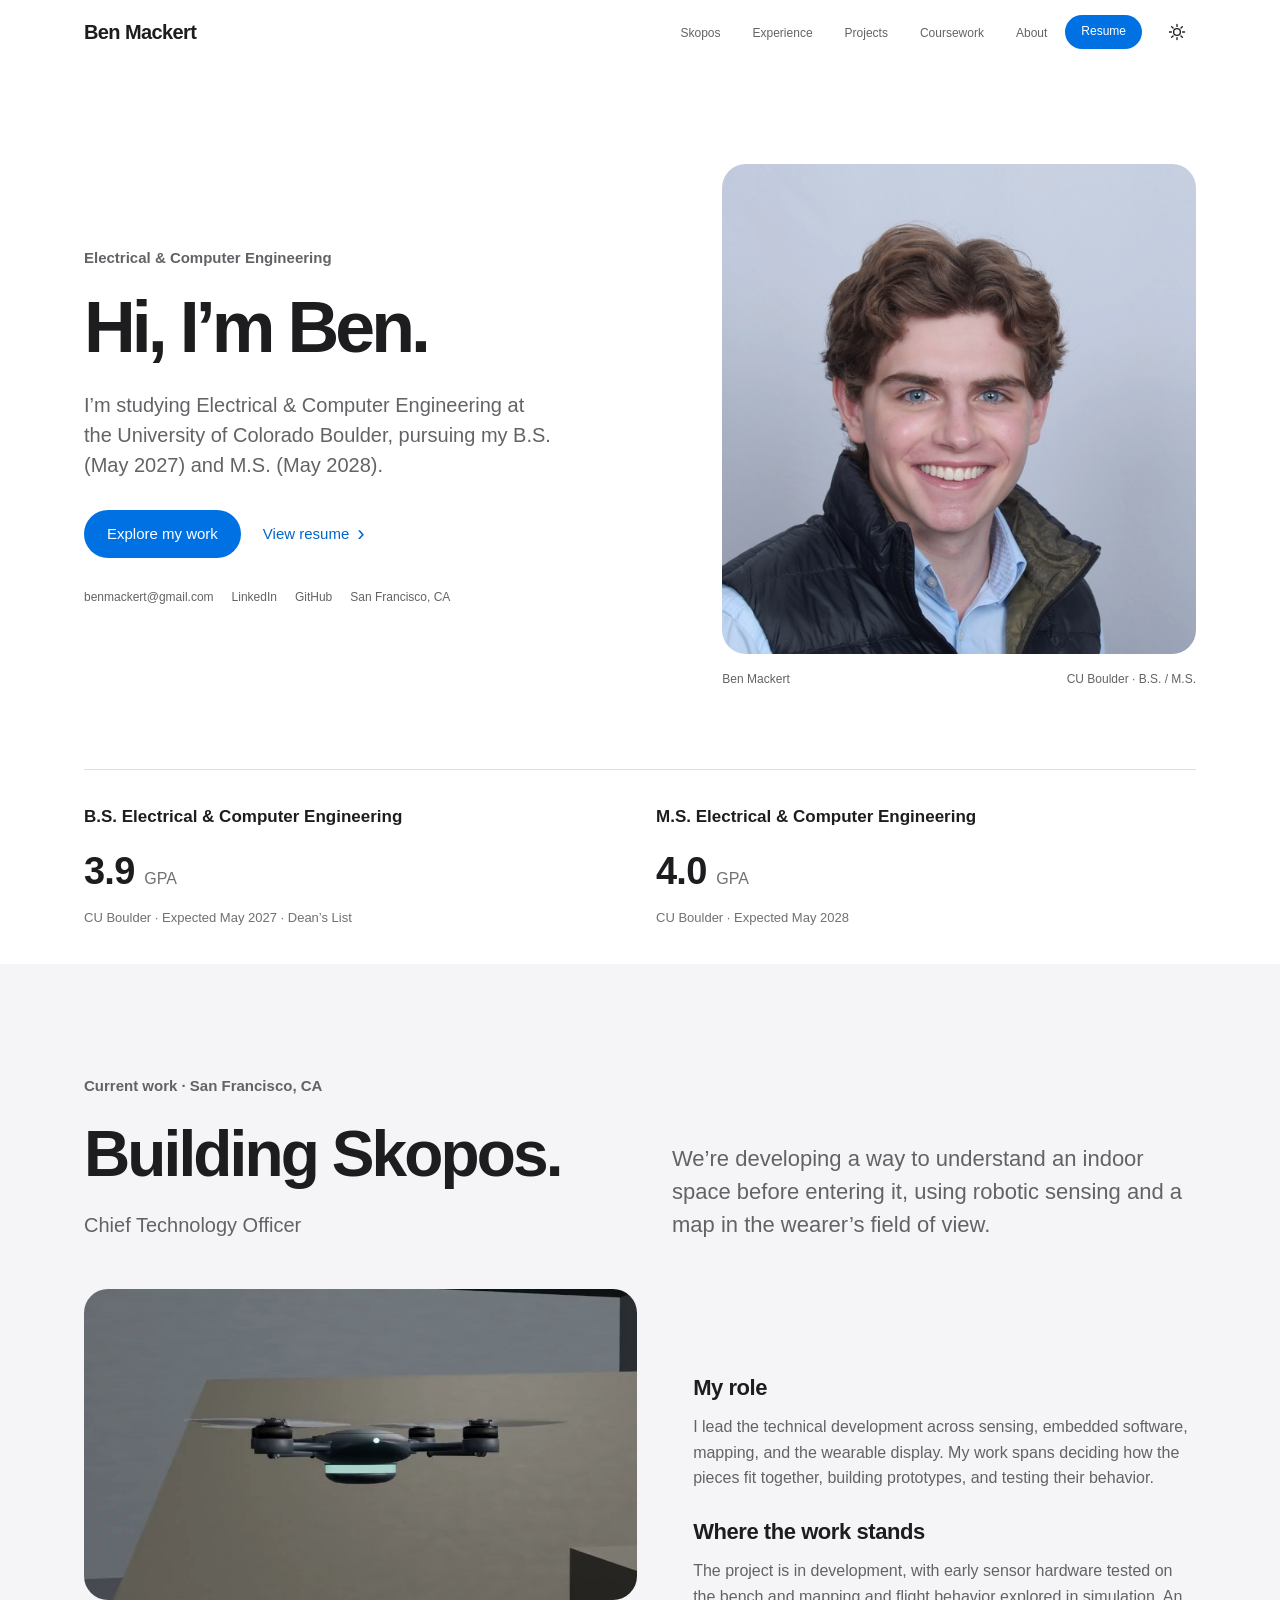
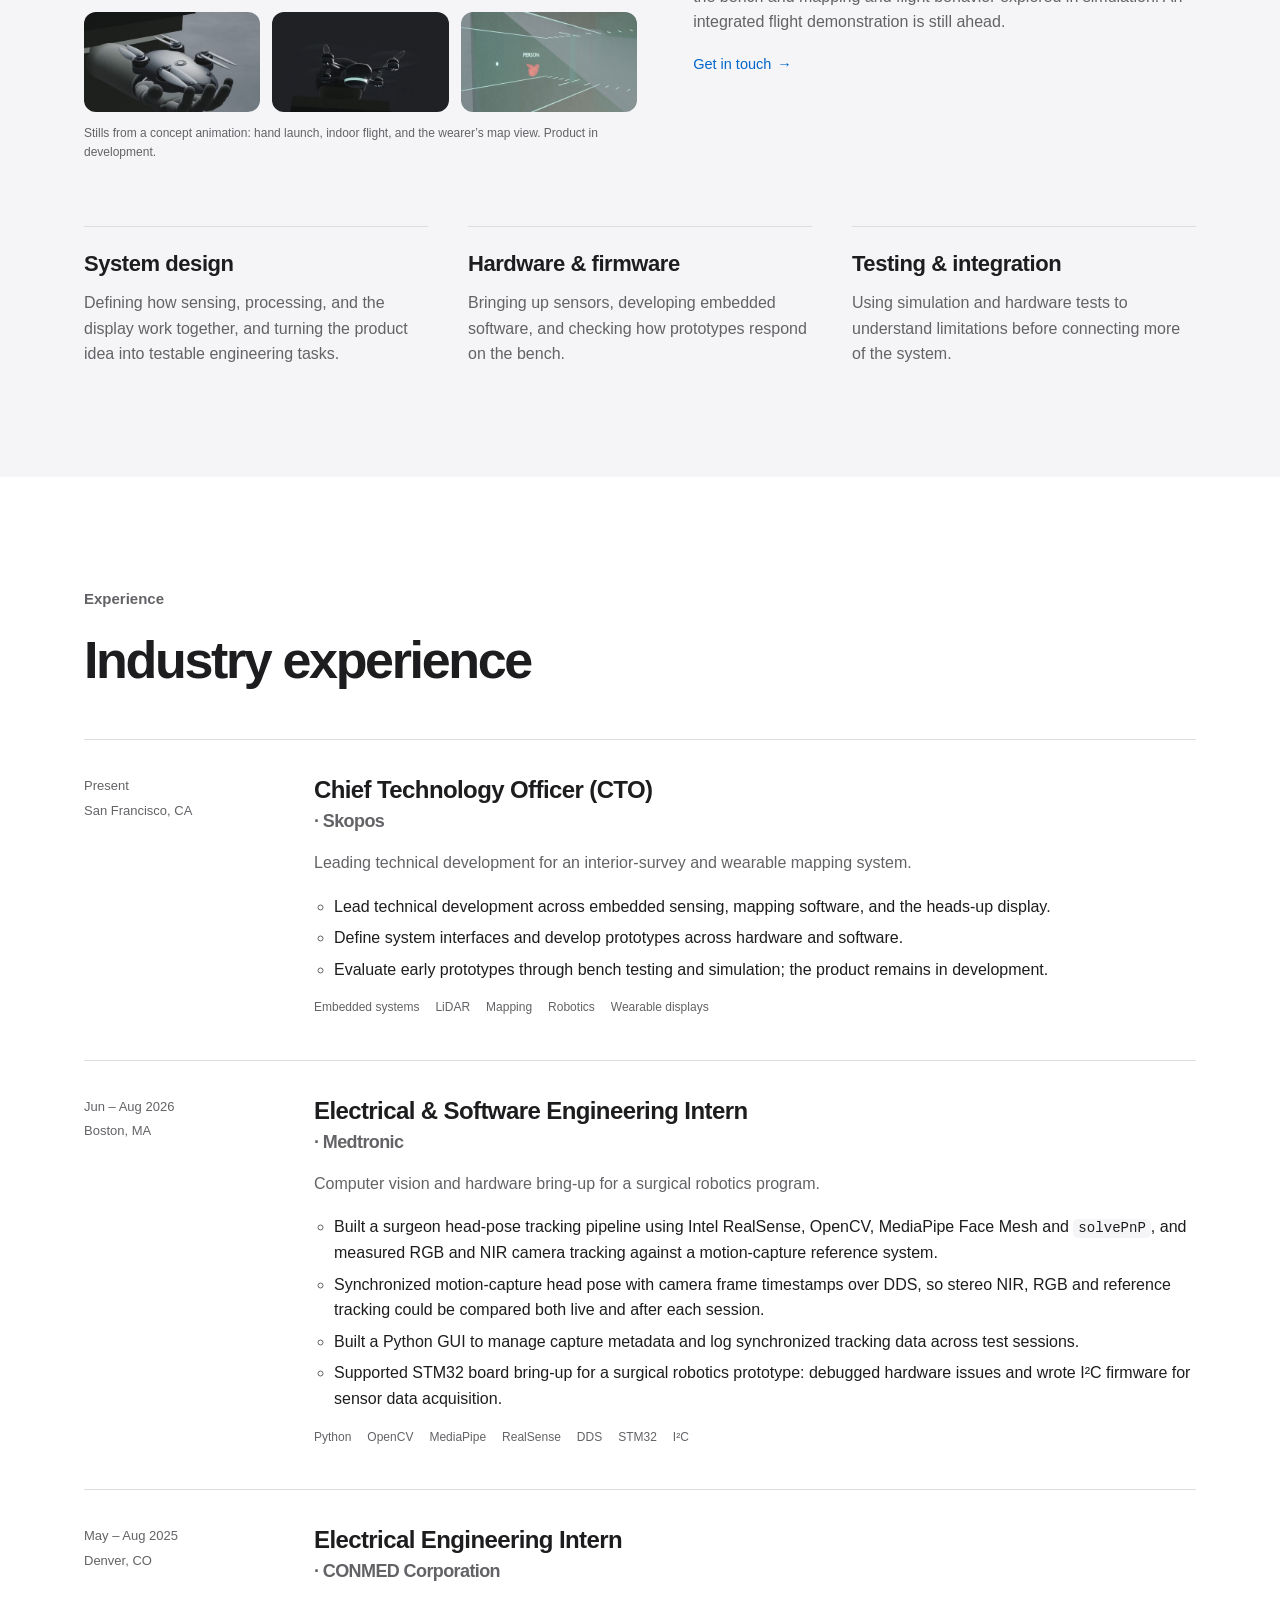
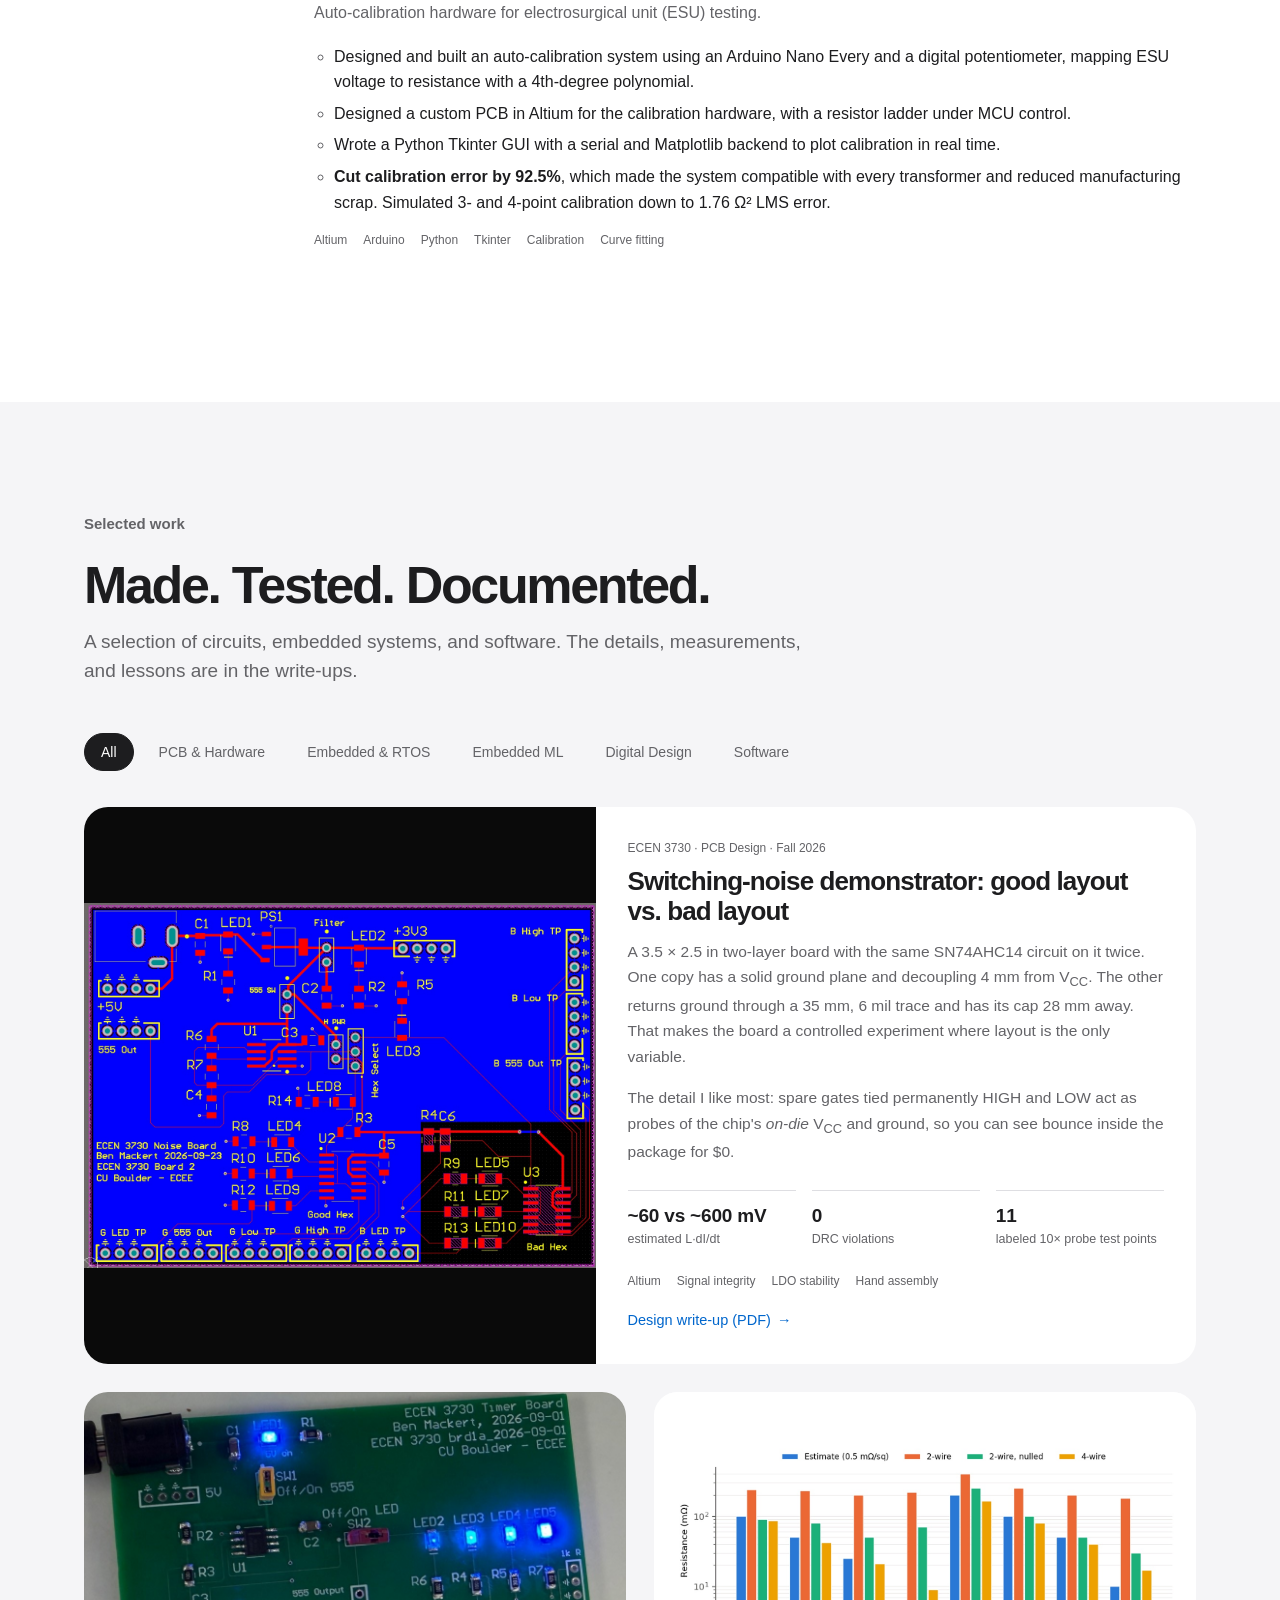
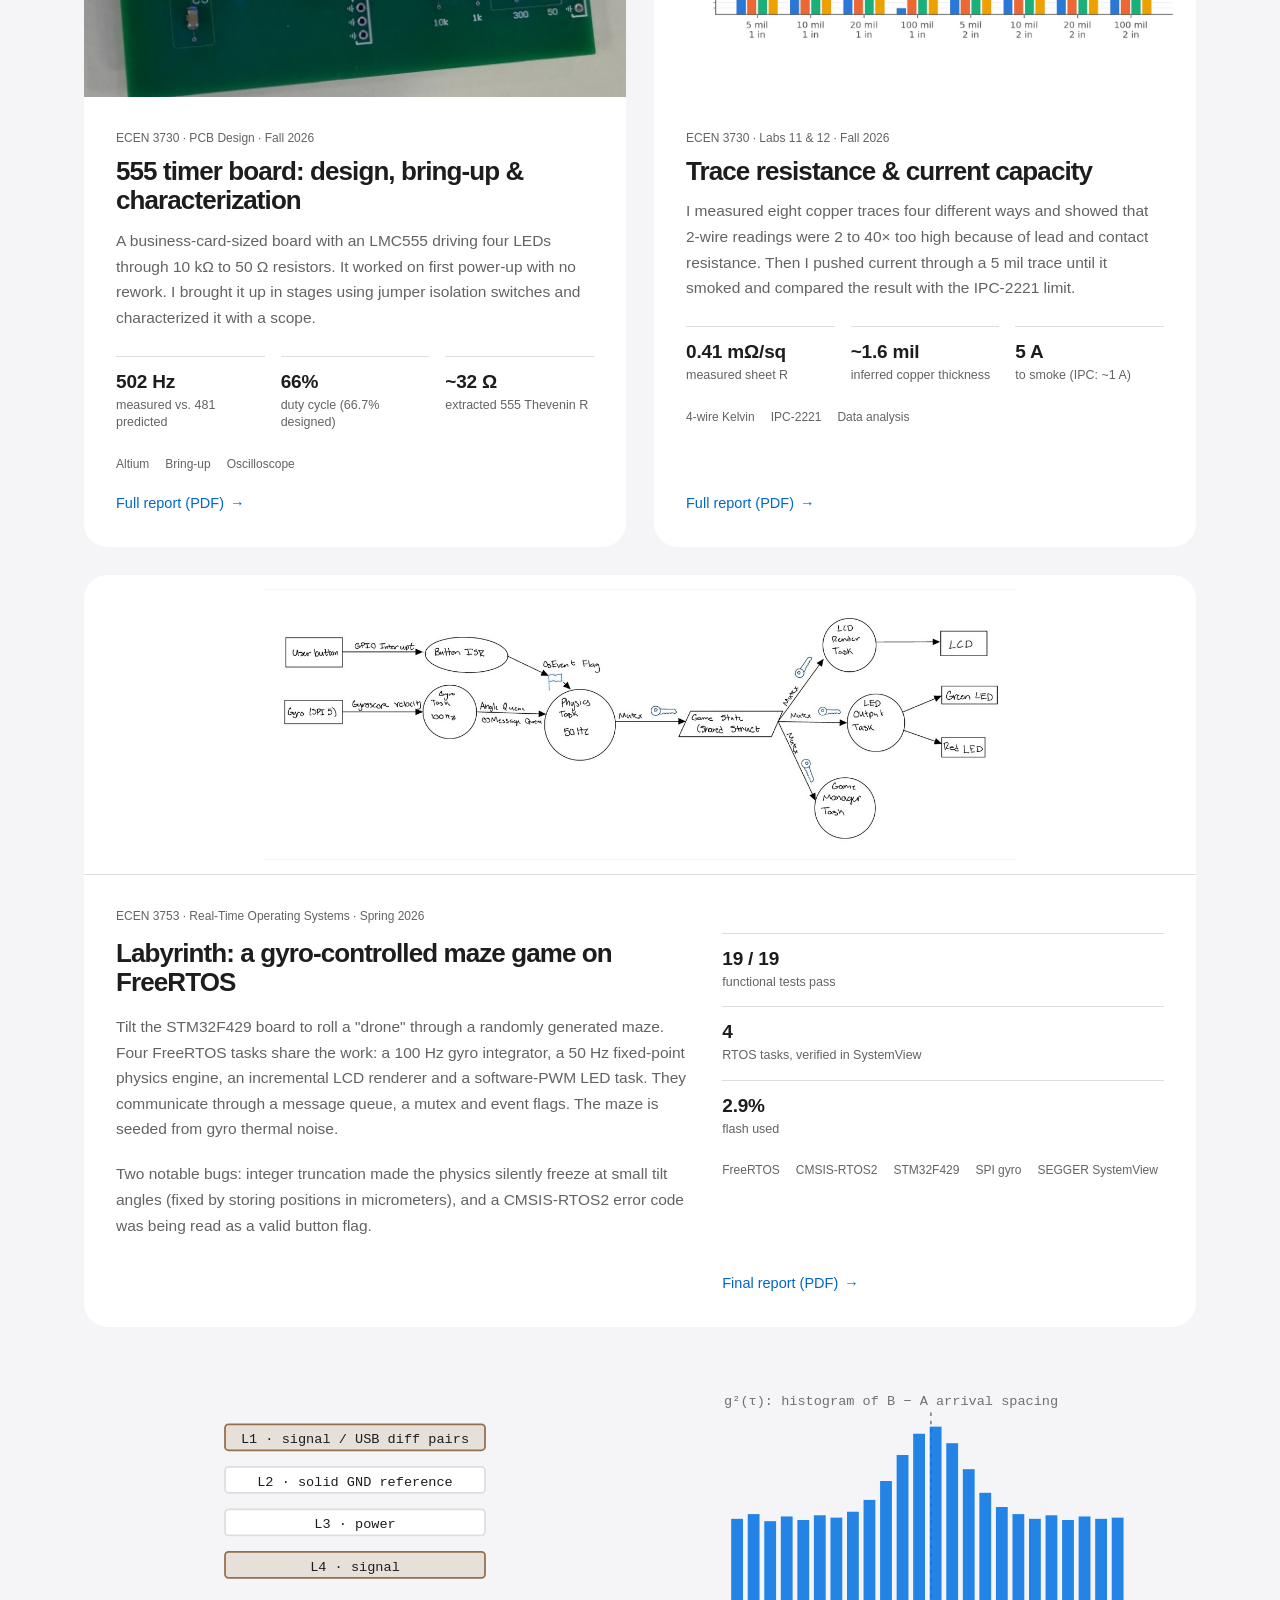
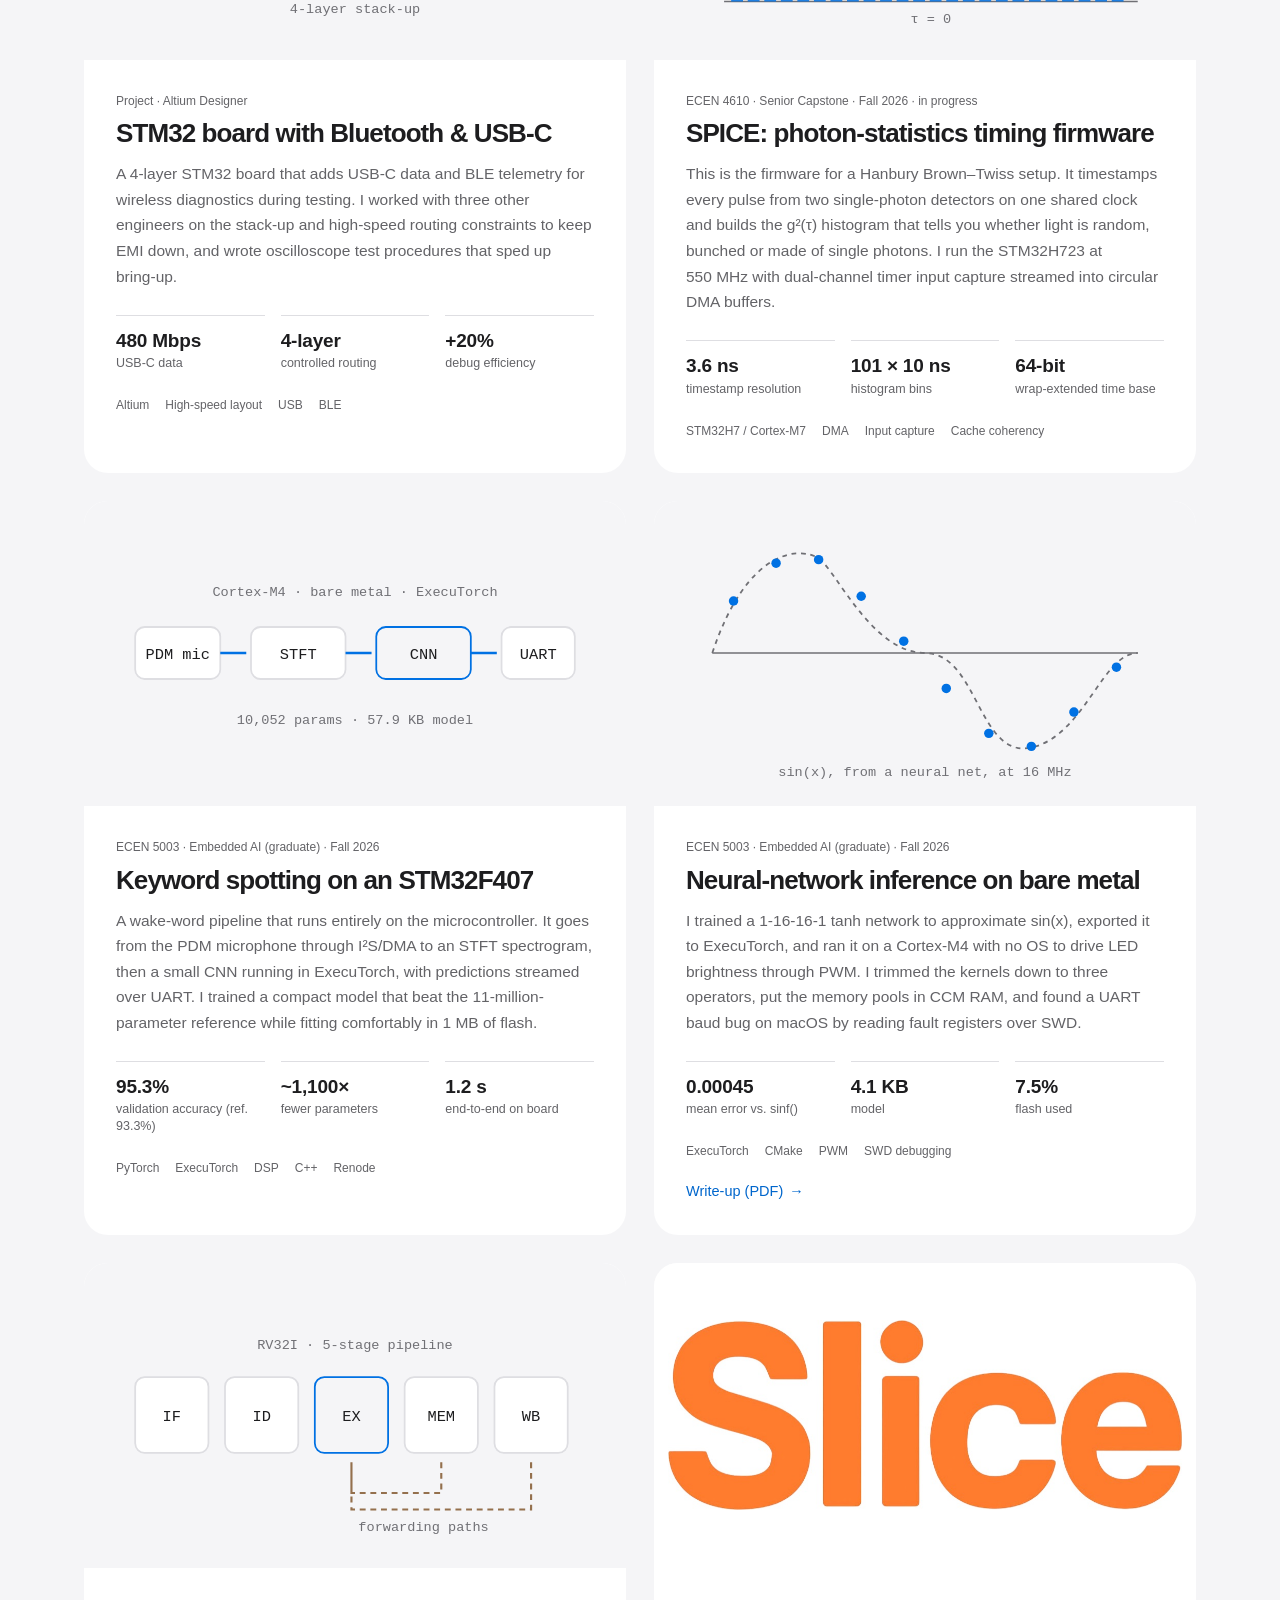
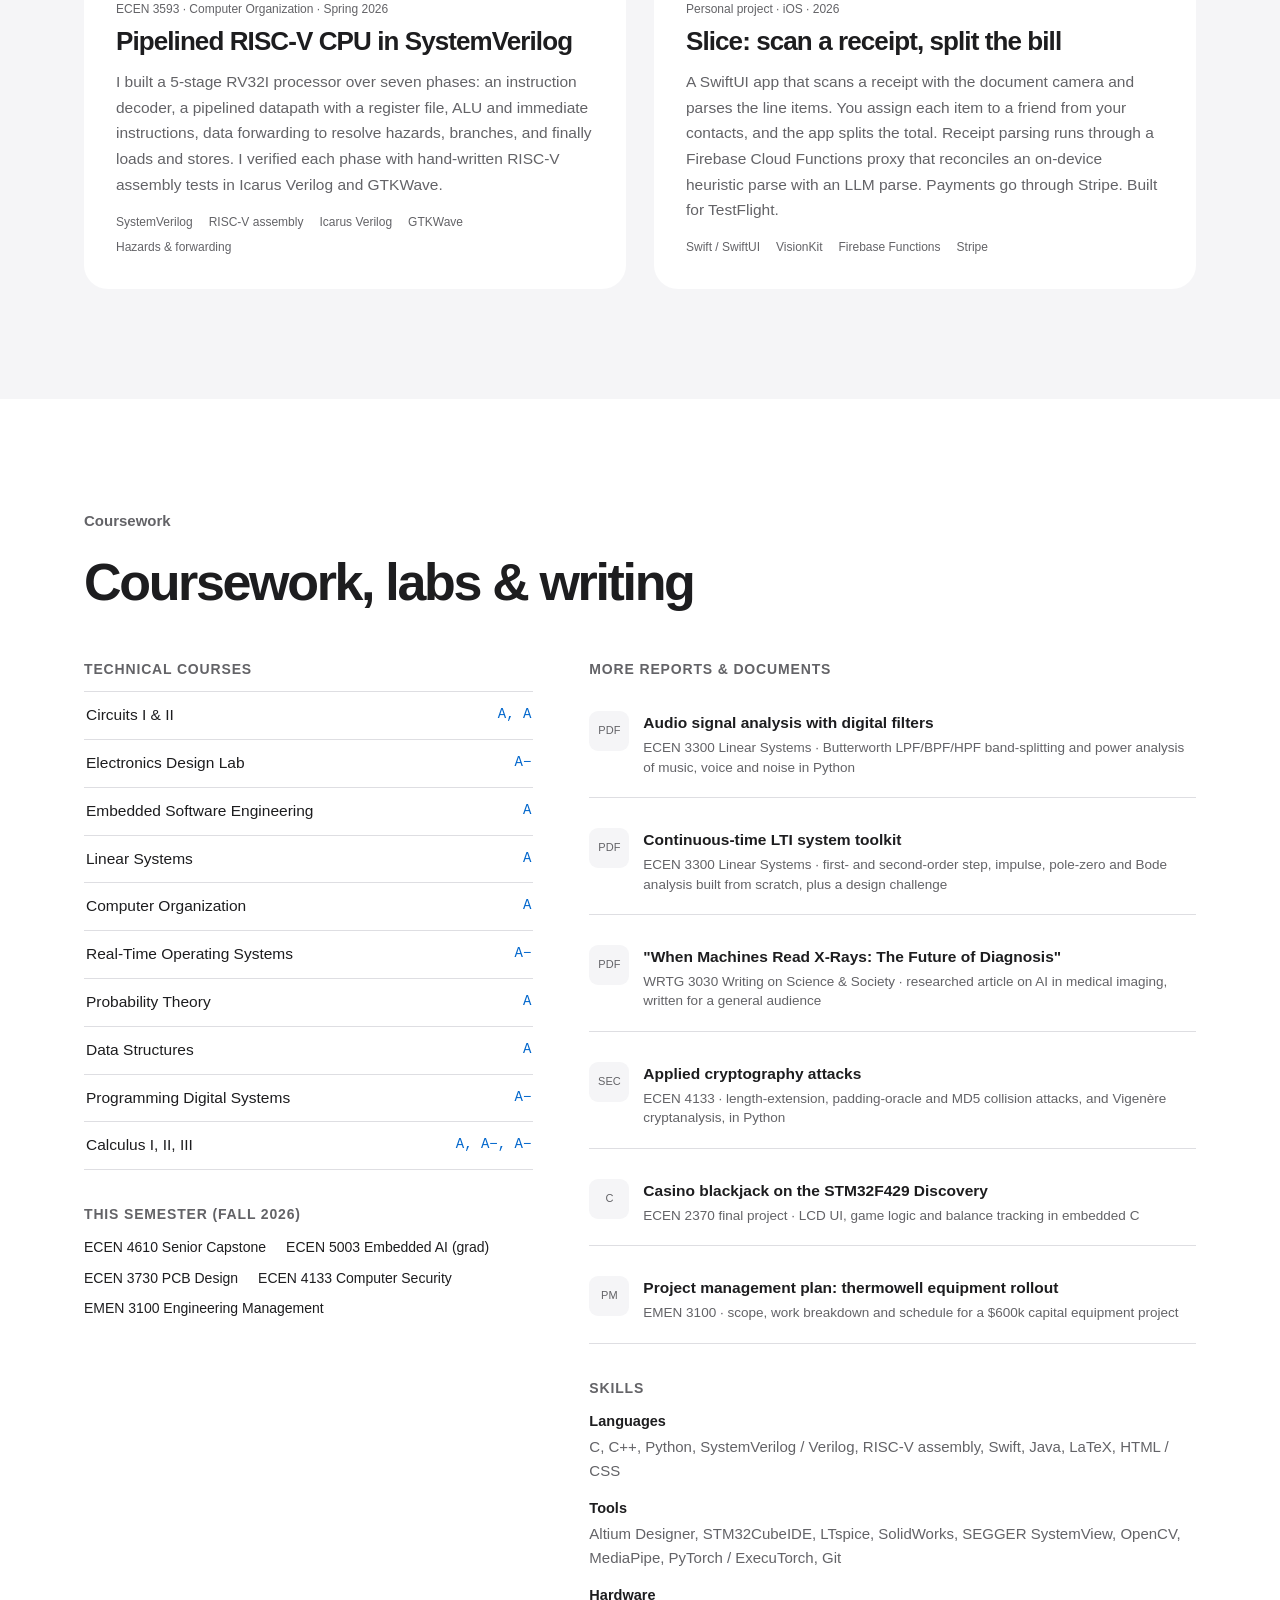
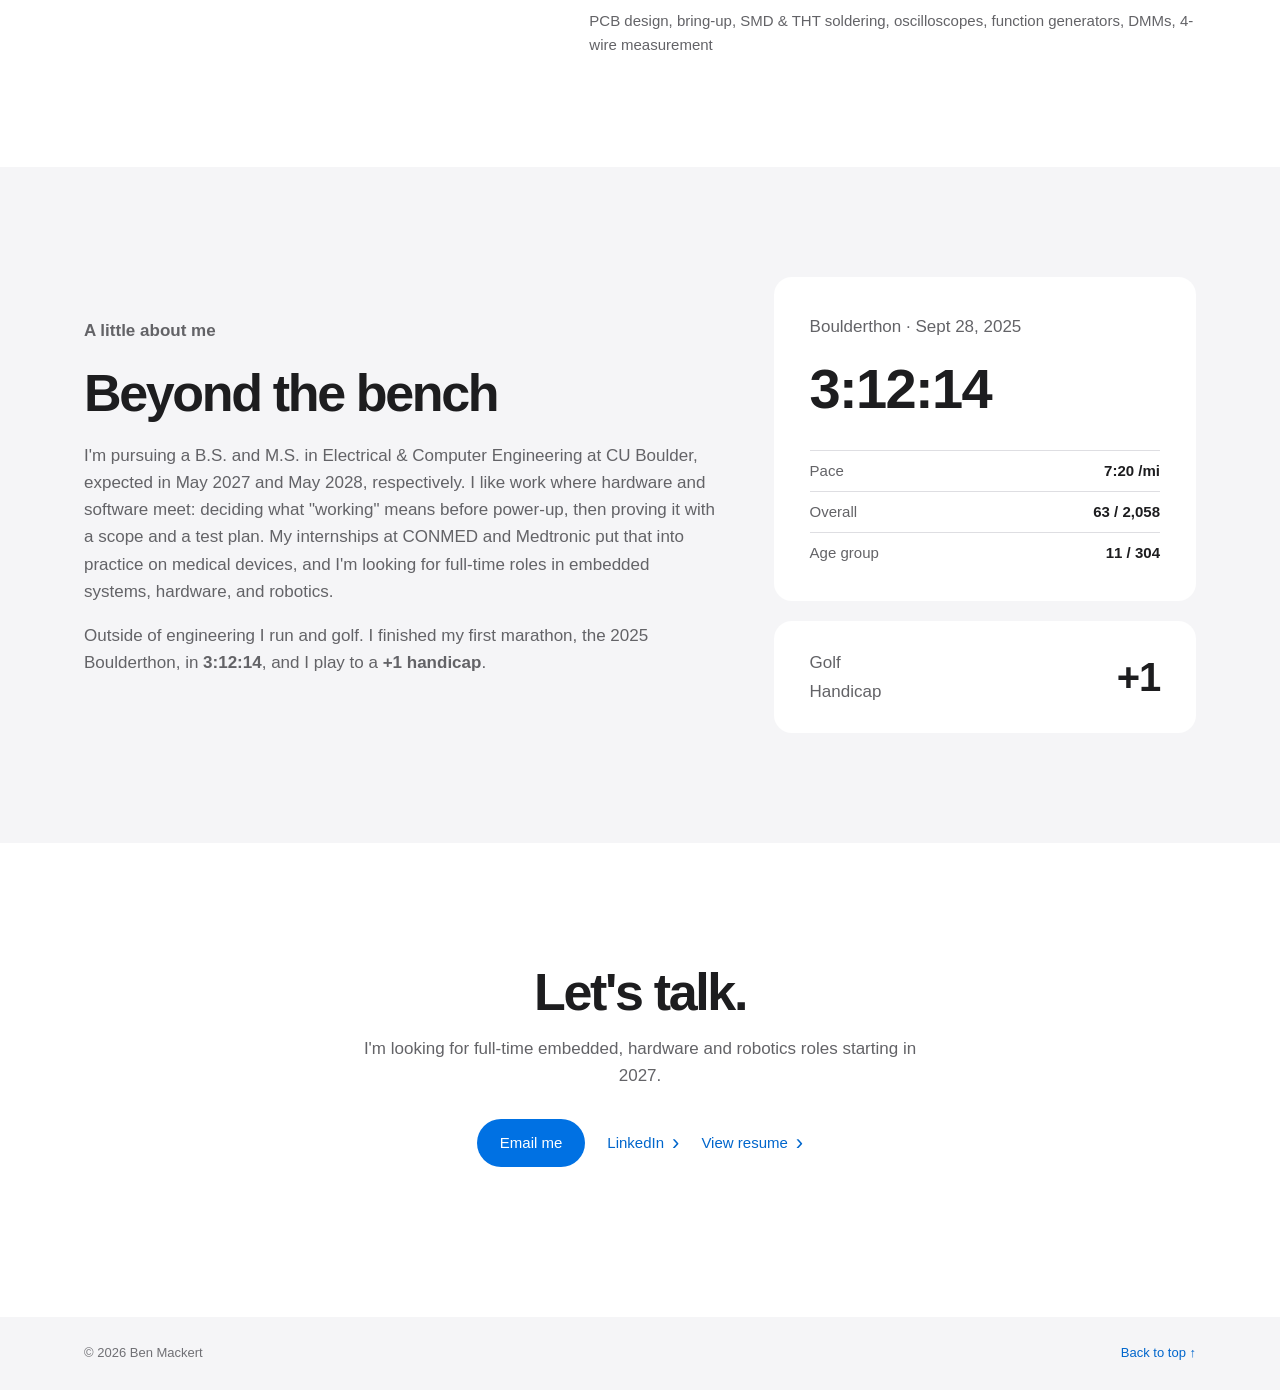
==== commit 3dea04a9: "Replace Skopos concept render with stills from new animation Swap the old 3D render for a hovering-d" ====
--- a/public/index.html
+++ b/public/index.html
@@ -95,8 +95,13 @@
         </div>
         <div class="skopos-feature">
           <figure>
-            <img src="assets/img/skopos.jpg" alt="Early concept illustration of a Skopos survey drone" width="1200" height="900" loading="lazy">
-            <figcaption>Early concept illustration. Product in development.</figcaption>
+            <img src="assets/img/skopos-flight.jpg" alt="Concept render of the Skopos survey drone hovering indoors, its light ring glowing" width="960" height="540" loading="lazy">
+            <ul class="skopos-stills">
+              <li><img src="assets/img/skopos-folded.jpg" alt="The drone folded and resting in an open hand" width="960" height="540" loading="lazy"></li>
+              <li><img src="assets/img/skopos-launch.jpg" alt="The drone unfolding its arms as it lifts off from a hand" width="960" height="540" loading="lazy"></li>
+              <li><img src="assets/img/skopos-hud.jpg" alt="Heads-up map view with a detected person highlighted behind a wall" width="960" height="540" loading="lazy"></li>
+            </ul>
+            <figcaption>Stills from a concept animation: hand launch, indoor flight, and the wearer’s map view. Product in development.</figcaption>
           </figure>
           <div class="skopos-story">
             <h3>My role</h3>
--- a/public/styles.css
+++ b/public/styles.css
@@ -481,6 +481,8 @@
 .skopos-feature { display: grid; grid-template-columns: 1.1fr 1fr; gap: 56px; align-items: center; }
 .skopos-feature figure { margin: 0; min-width: 0; }
 .skopos-feature img { width: 100%; border-radius: 24px; }
+.skopos-stills { display: grid; grid-template-columns: repeat(3, minmax(0, 1fr)); gap: 12px; list-style: none; margin: 12px 0 0; padding: 0; }
+.skopos-stills img { border-radius: 12px; }
 .skopos-feature figcaption { margin-top: 12px; font-size: 12px; color: var(--muted); }
 .skopos-story h3, .skopos-focus h3 { font-size: 22px; font-weight: 600; margin-bottom: 14px; }
 .skopos-story p, .skopos-focus p { color: var(--muted); }
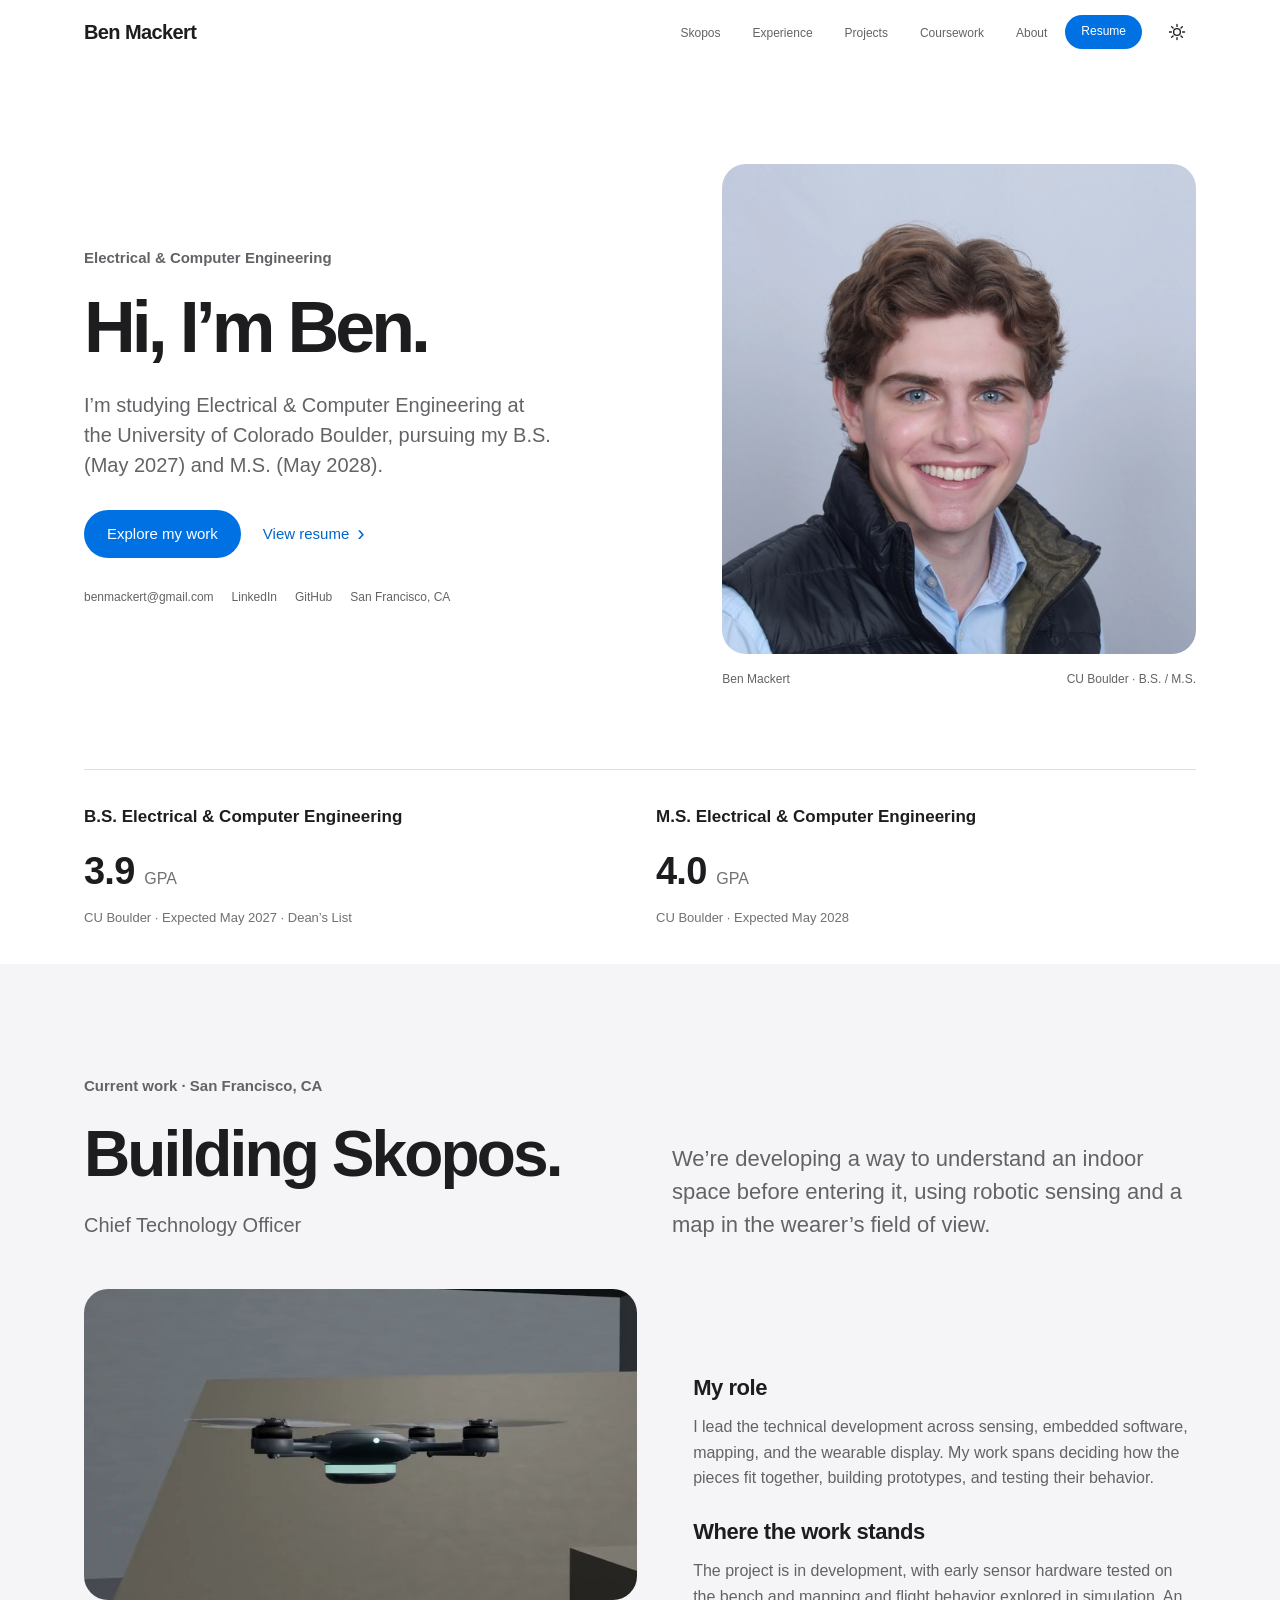
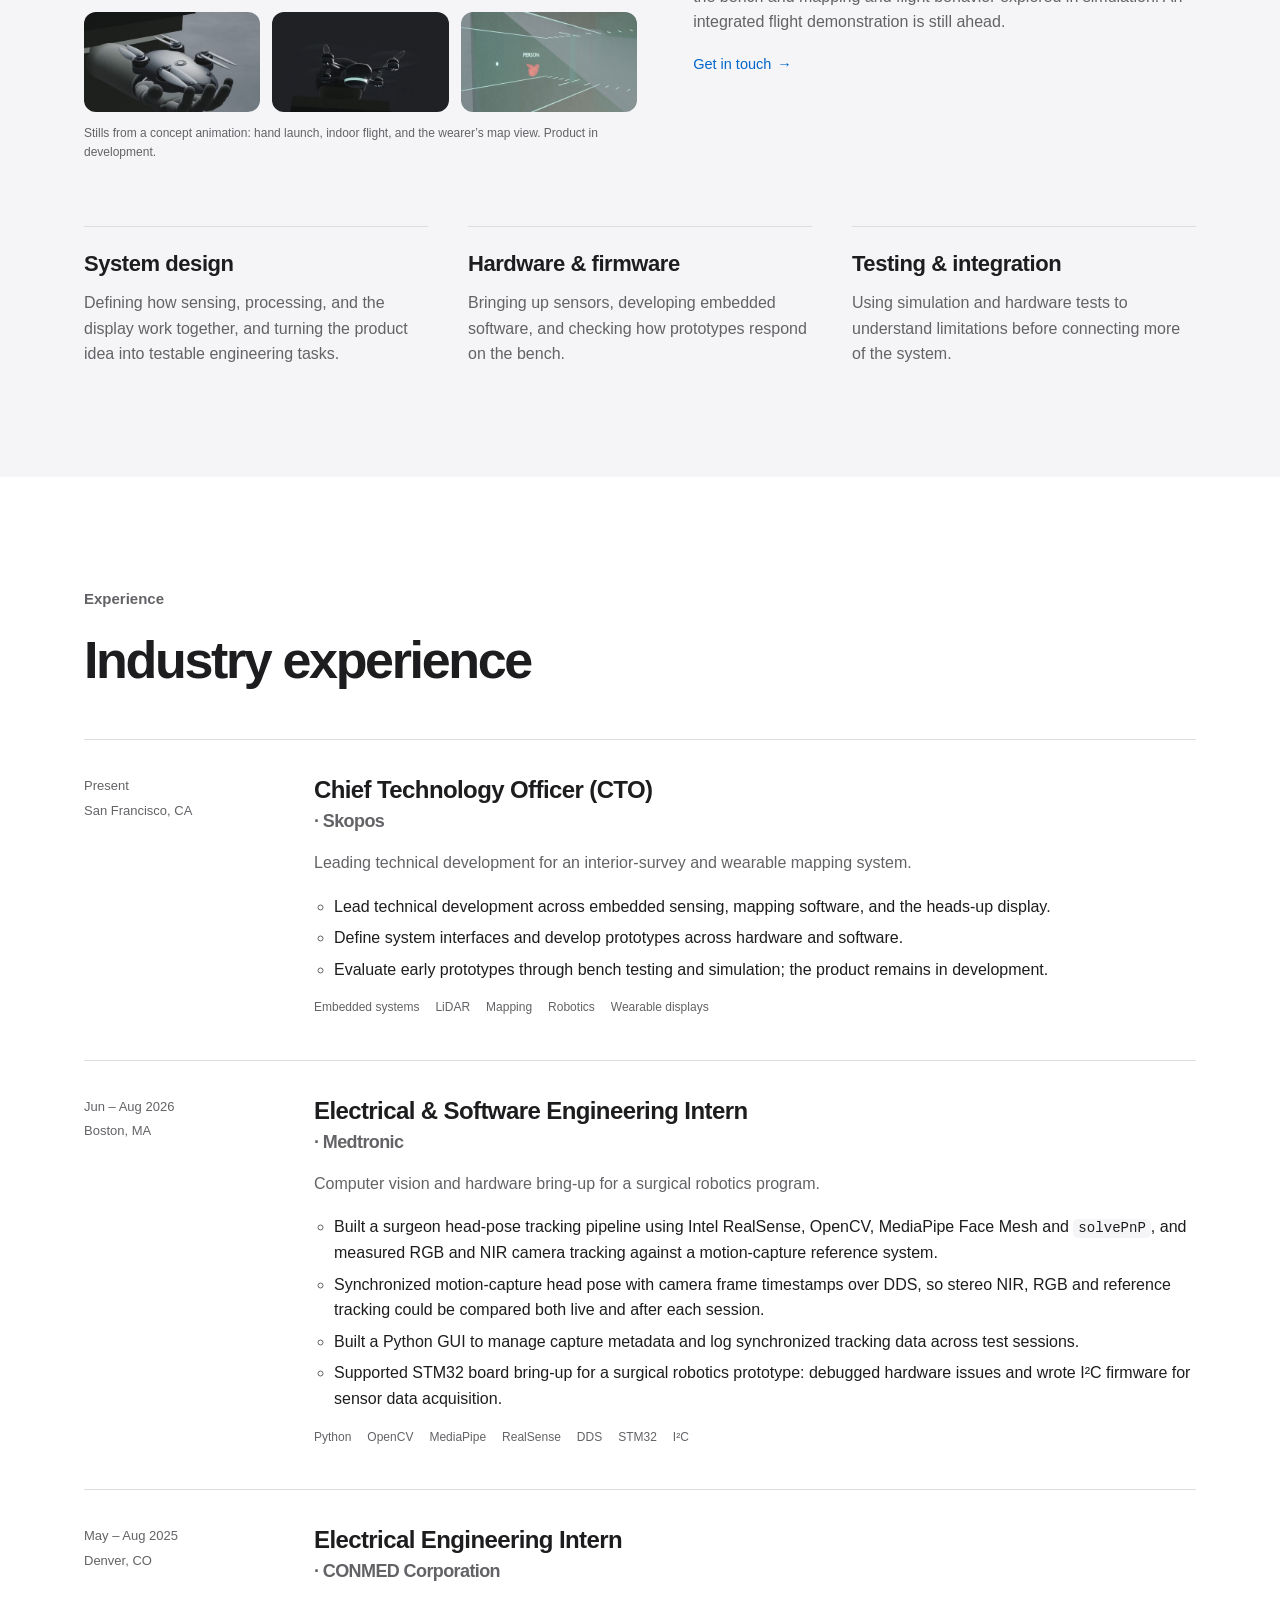
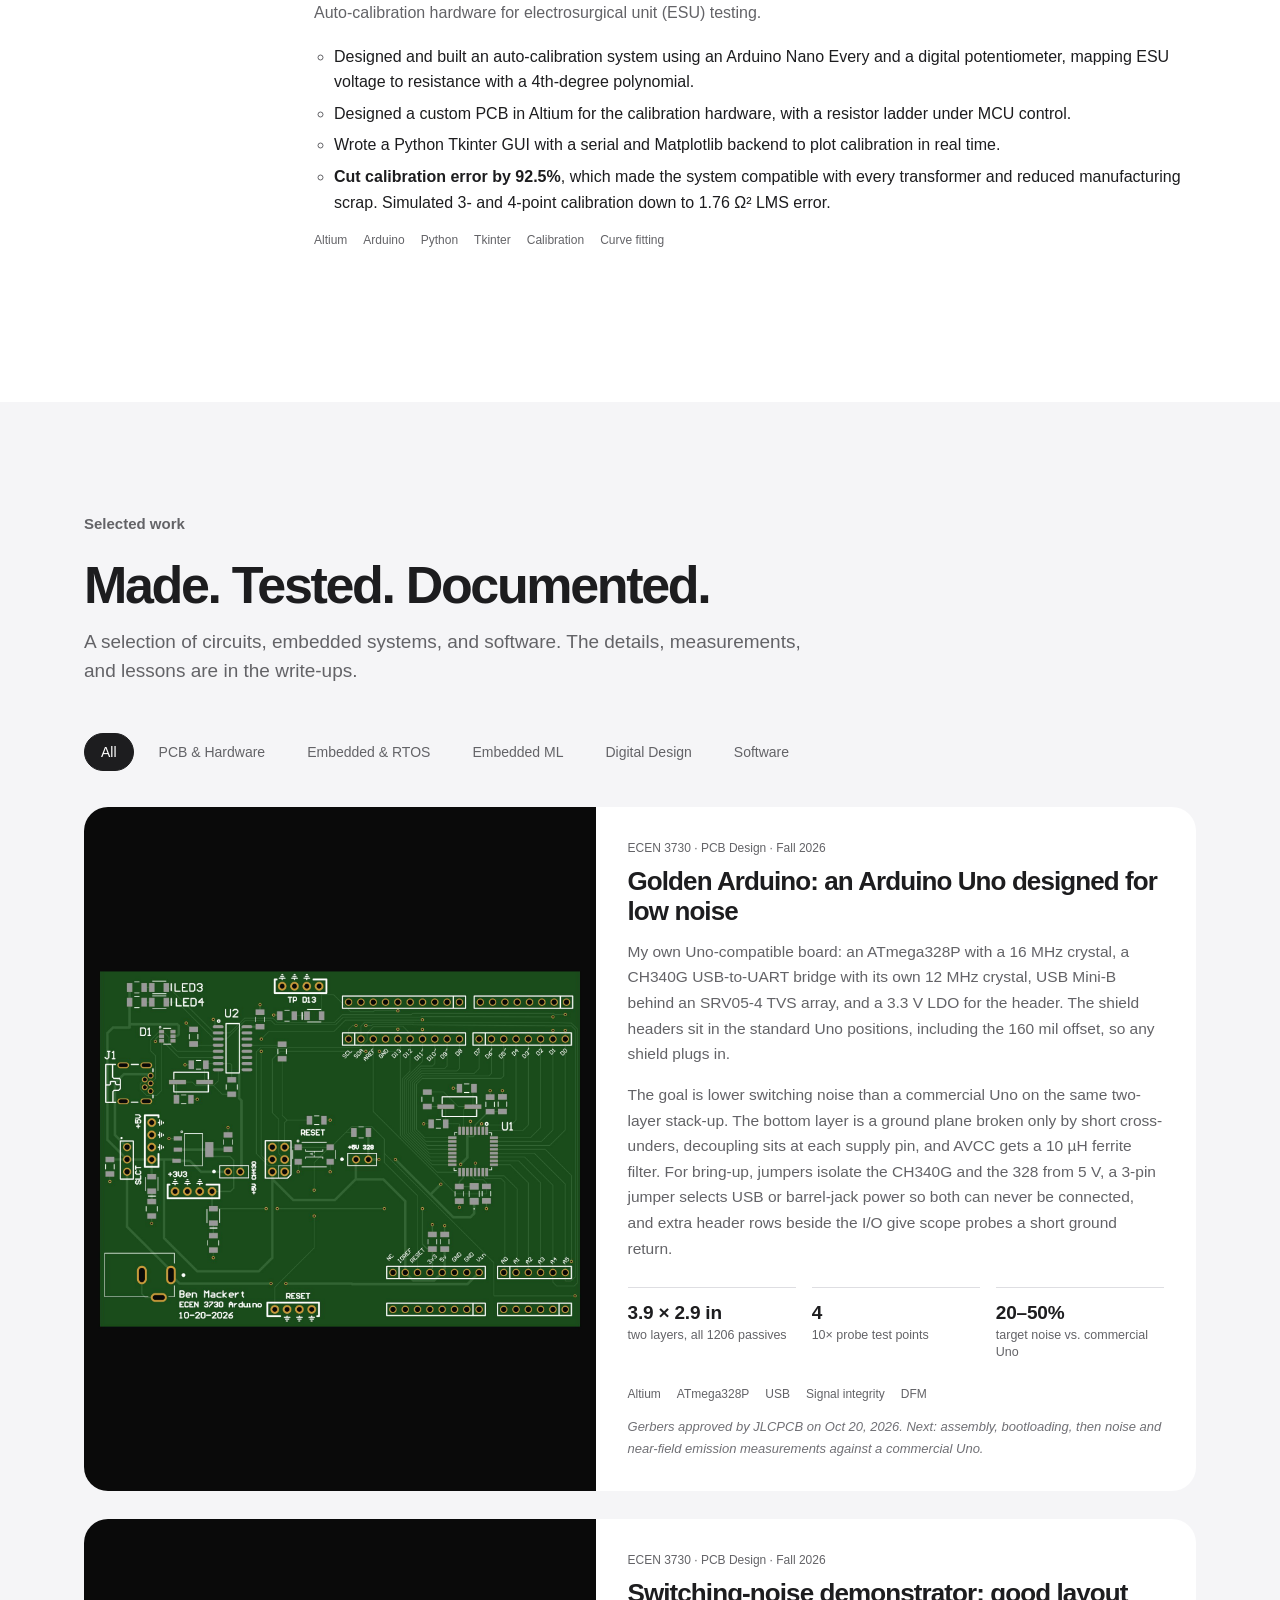
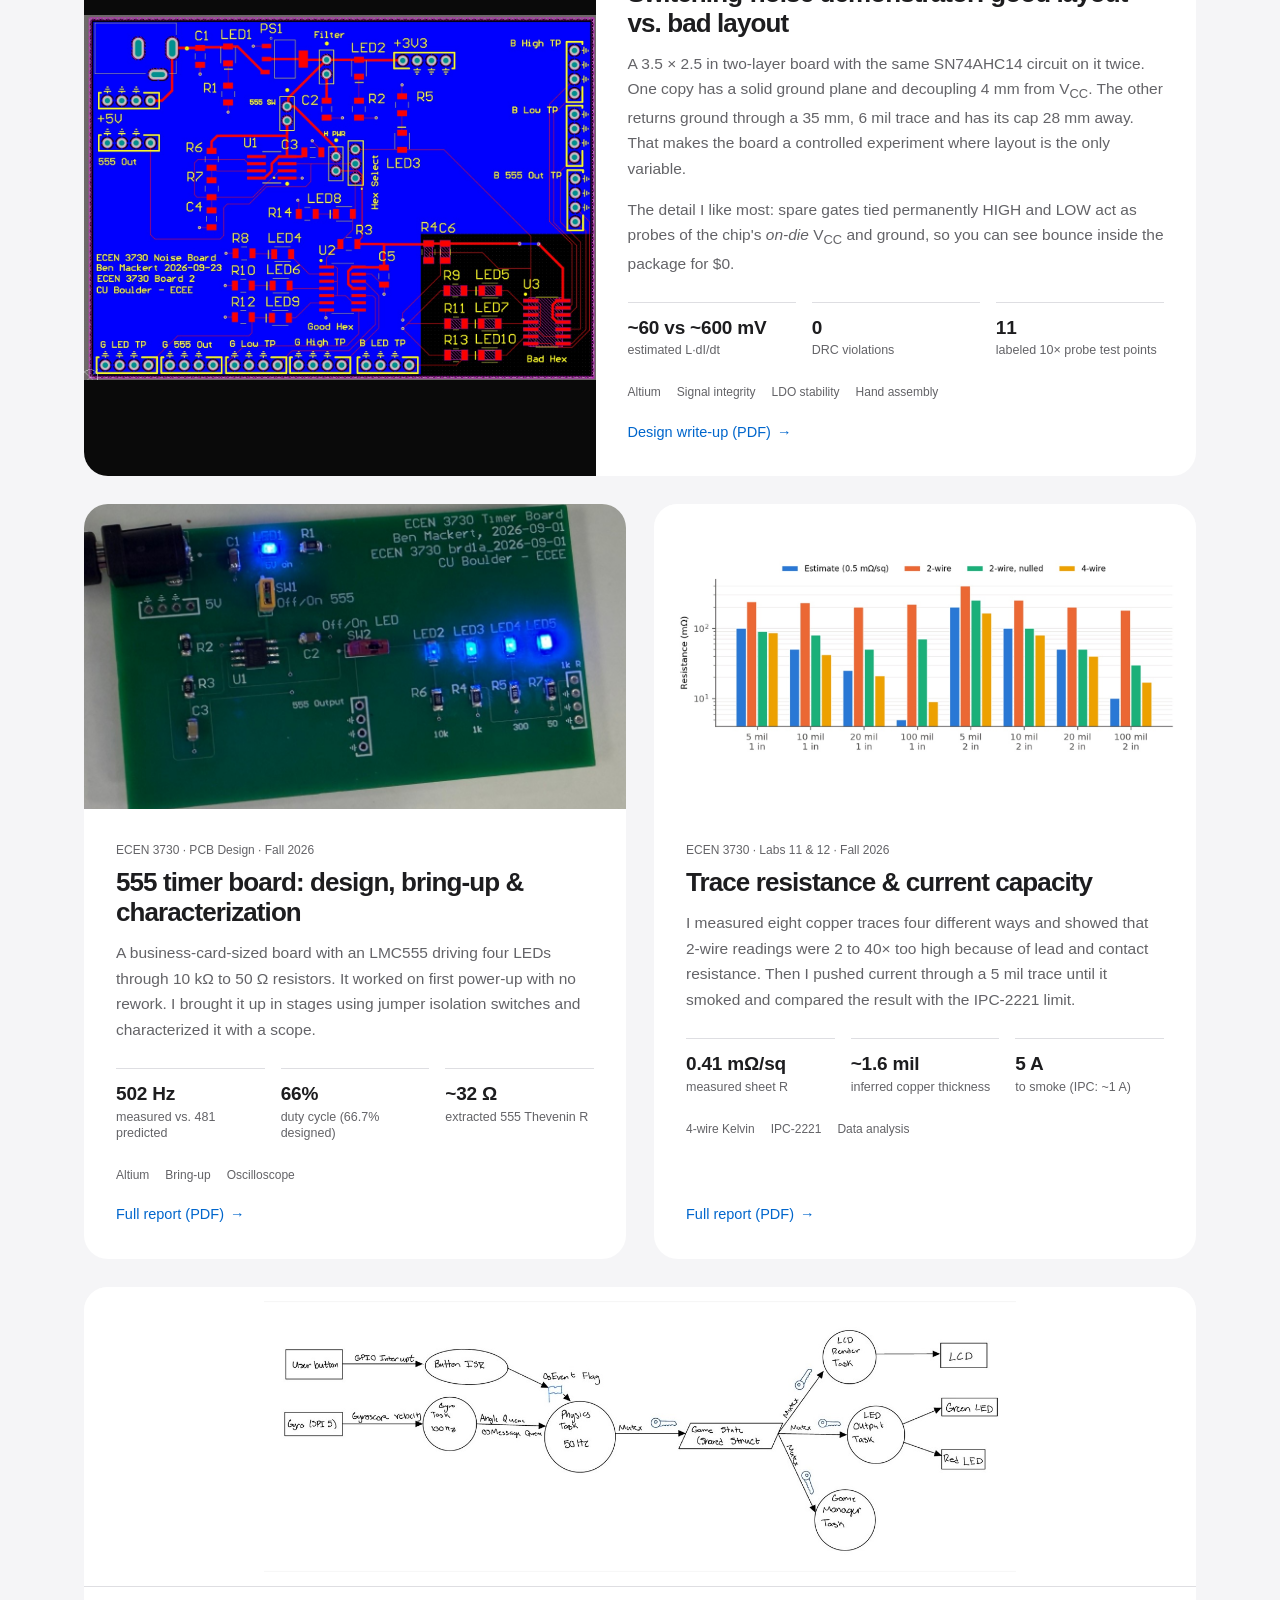
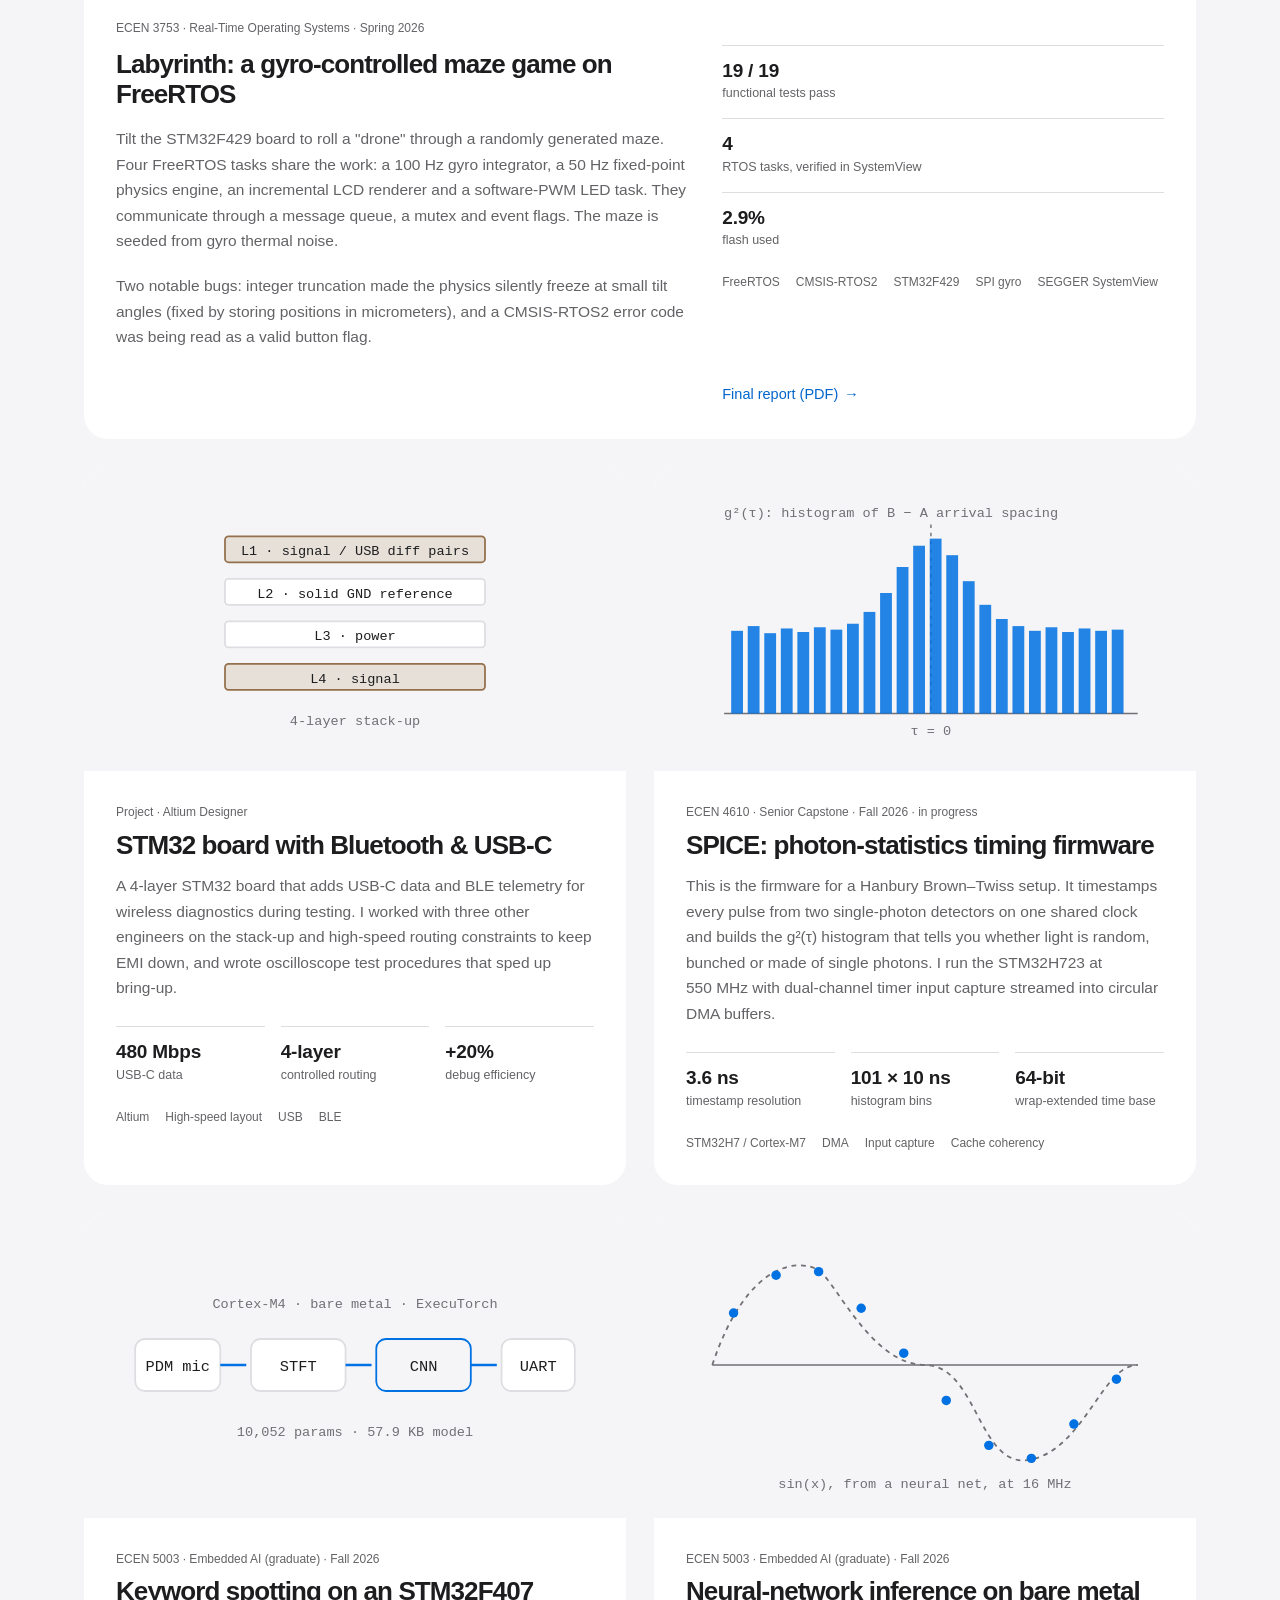
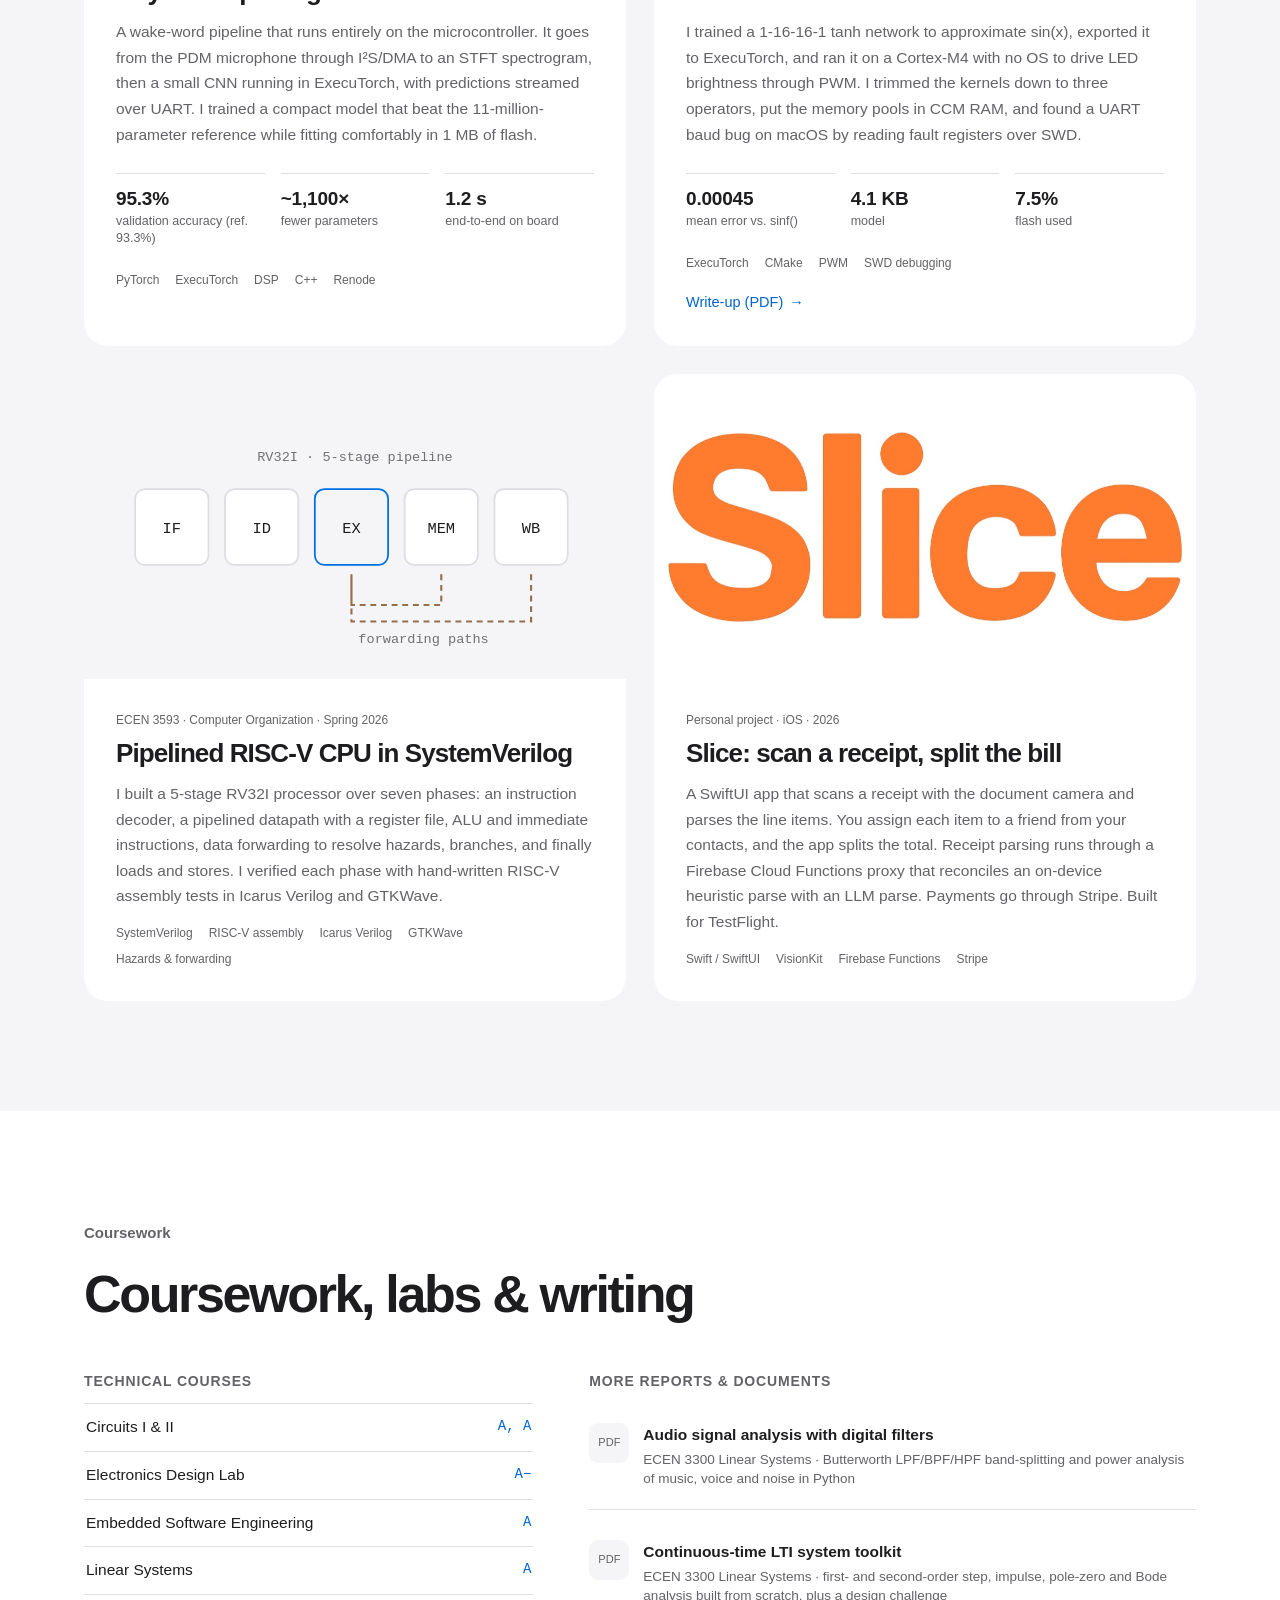
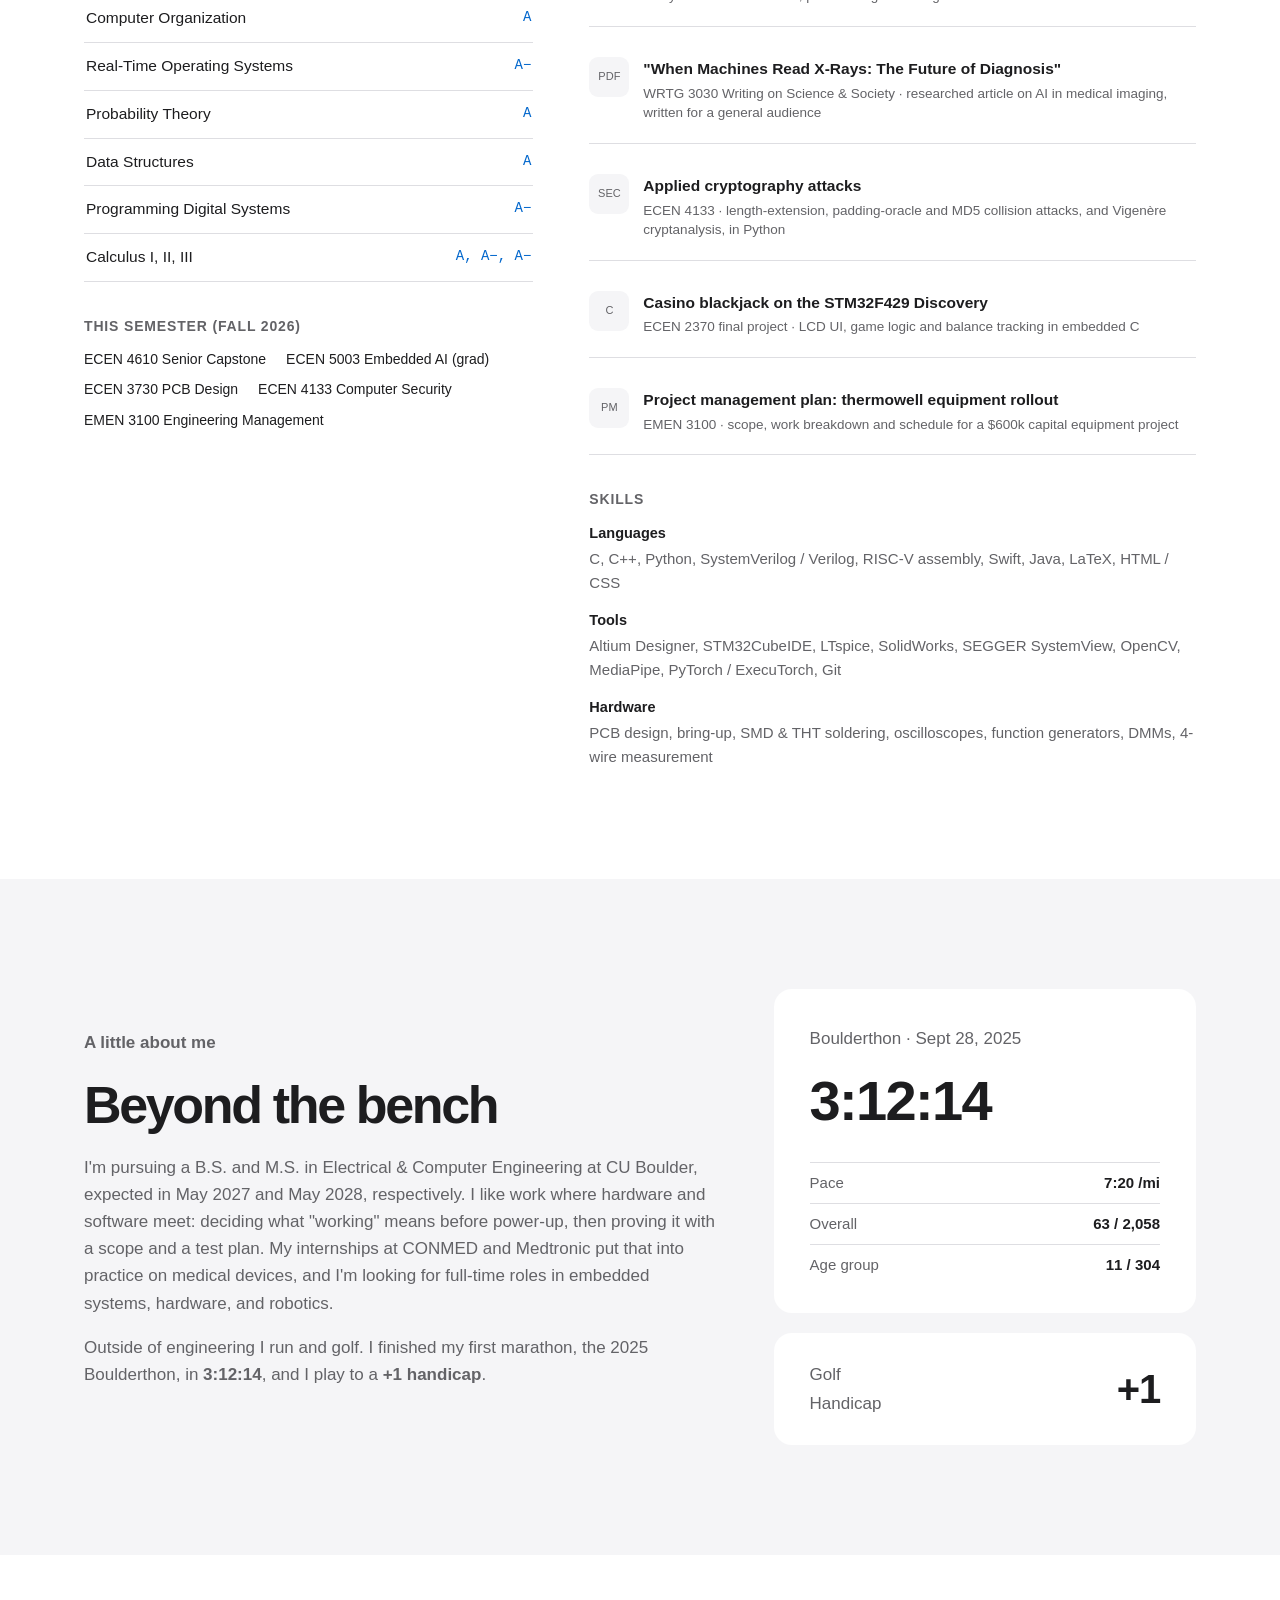
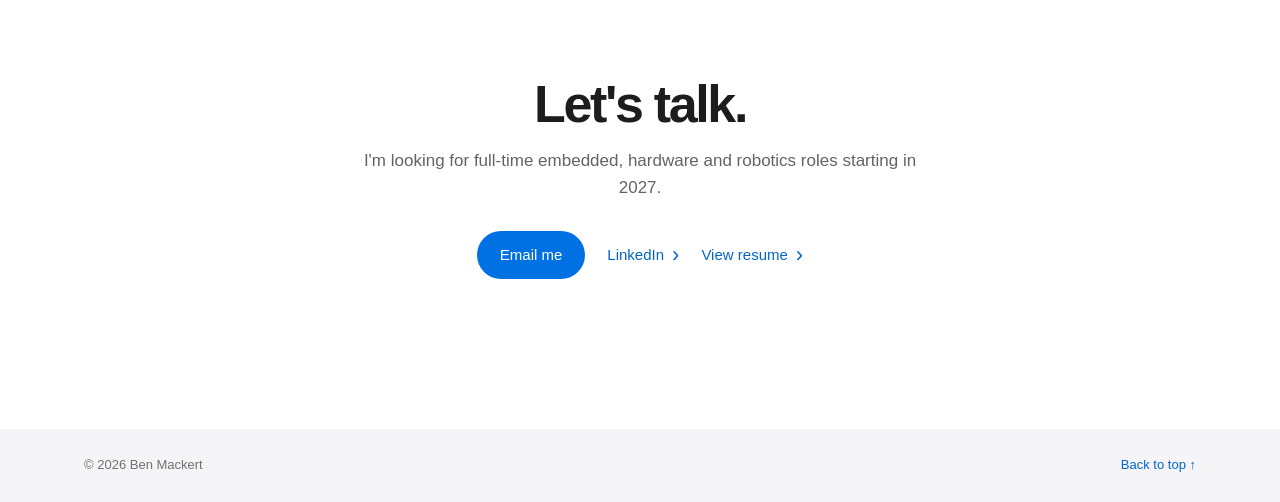
==== commit 87888d0b: "Add Board 3 Golden Arduino card to projects Feature the ECEN 3730 Board 3 design (ATmega328P + CH340" ====
--- a/public/index.html
+++ b/public/index.html
@@ -191,6 +191,24 @@
         </div>
 
         <div class="grid">
+
+          <!-- Board 3 -->
+          <article class="card featured" data-cat="pcb">
+            <div class="card-media fit-dark"><img src="assets/img/board3_top.jpg" alt="Top side of the Board 3 Golden Arduino PCB rendered from its Gerbers, with the ATmega328P, CH340G, USB Mini-B jack and Uno-style header rows" loading="lazy" width="1600" height="1240"></div>
+            <div class="card-body">
+              <p class="course mono">ECEN 3730 · PCB Design · Fall 2026</p>
+              <h3>Golden Arduino: an Arduino Uno designed for low noise</h3>
+              <p>My own Uno-compatible board: an ATmega328P with a 16&nbsp;MHz crystal, a CH340G USB-to-UART bridge with its own 12&nbsp;MHz crystal, USB Mini-B behind an SRV05-4 TVS array, and a 3.3&nbsp;V LDO for the header. The shield headers sit in the standard Uno positions, including the 160&nbsp;mil offset, so any shield plugs in.</p>
+              <p>The goal is lower switching noise than a commercial Uno on the same two-layer stack-up. The bottom layer is a ground plane broken only by short cross-unders, decoupling sits at each supply pin, and AVCC gets a 10&nbsp;µH ferrite filter. For bring-up, jumpers isolate the CH340G and the 328 from 5&nbsp;V, a 3-pin jumper selects USB or barrel-jack power so both can never be connected, and extra header rows beside the I/O give scope probes a short ground return.</p>
+              <ul class="metrics">
+                <li><b>3.9 × 2.9 in</b>two layers, all 1206 passives</li>
+                <li><b>4</b>10× probe test points</li>
+                <li><b>20–50%</b>target noise vs. commercial Uno</li>
+              </ul>
+              <ul class="tags"><li>Altium</li><li>ATmega328P</li><li>USB</li><li>Signal integrity</li><li>DFM</li></ul>
+              <p class="note">Gerbers approved by JLCPCB on Oct 20, 2026. Next: assembly, bootloading, then noise and near-field emission measurements against a commercial Uno.</p>
+            </div>
+          </article>
 
           <!-- Board 2 -->
           <article class="card featured" data-cat="pcb">
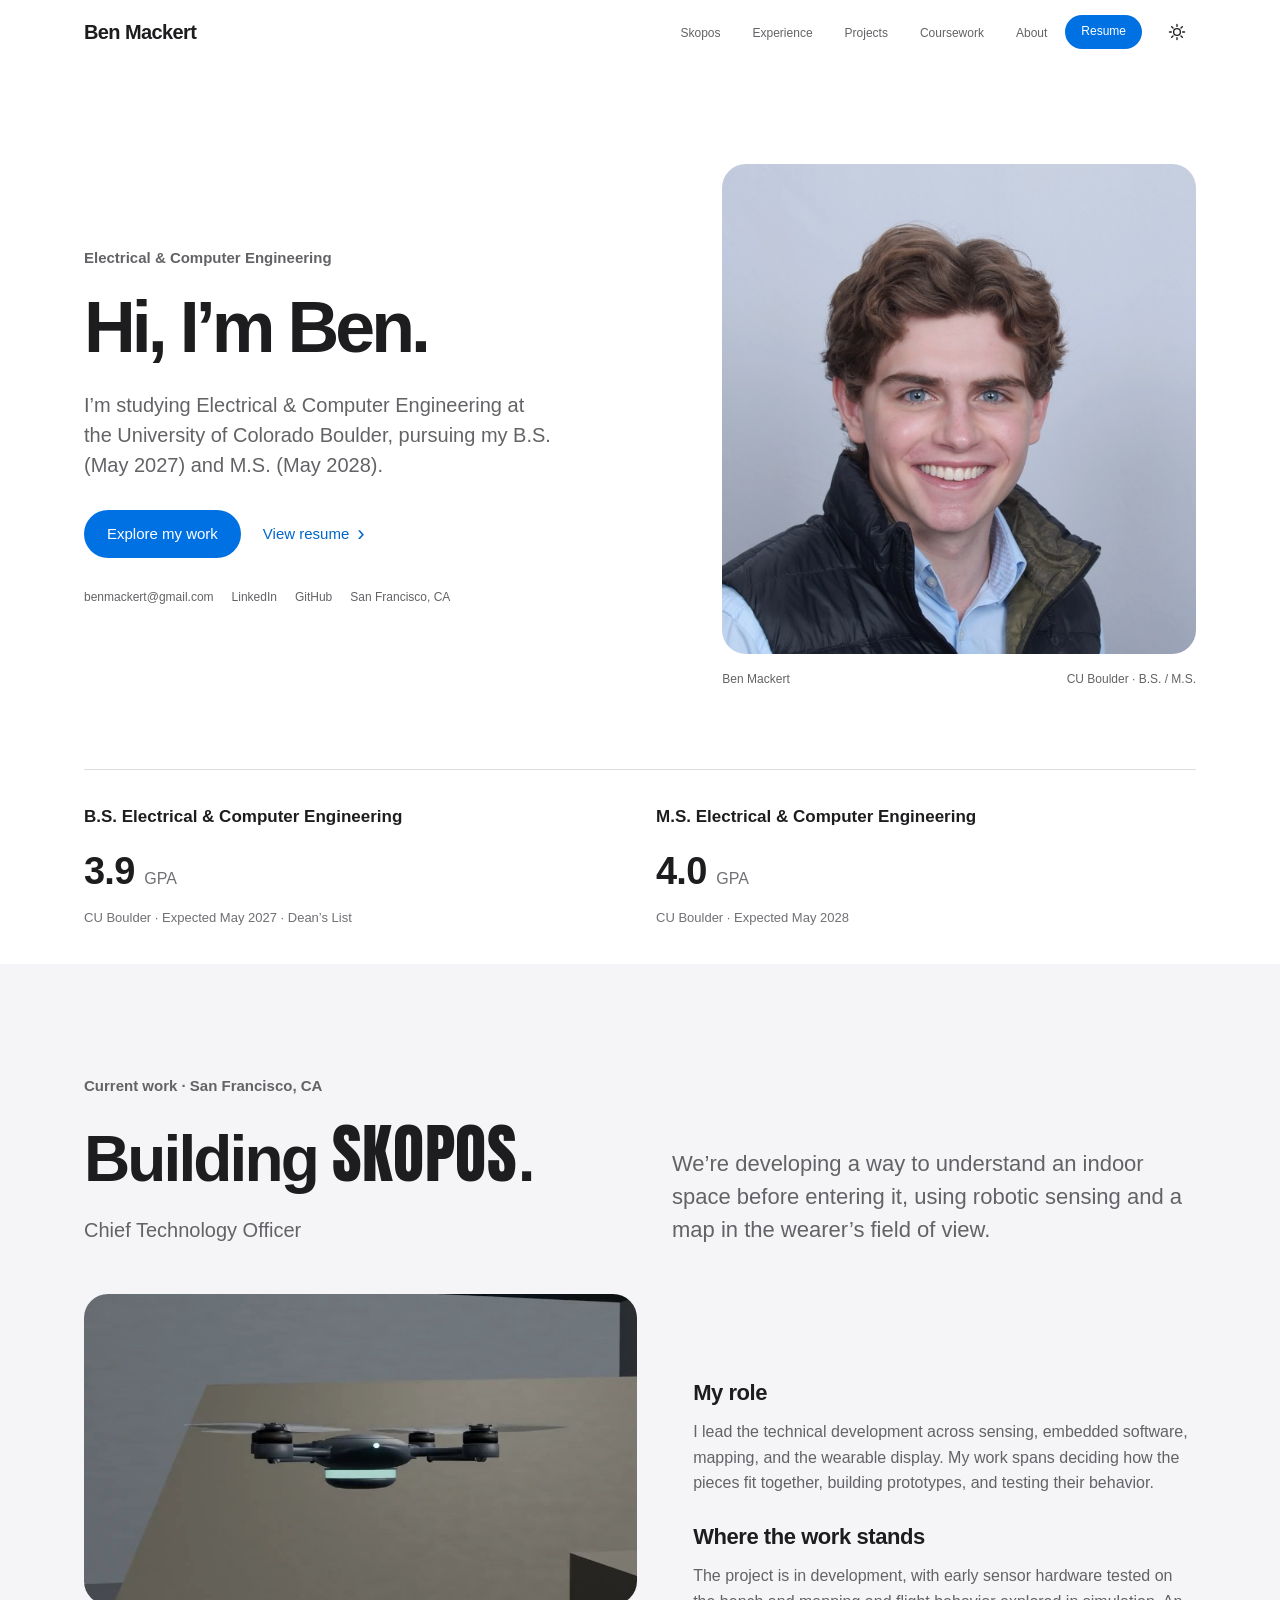
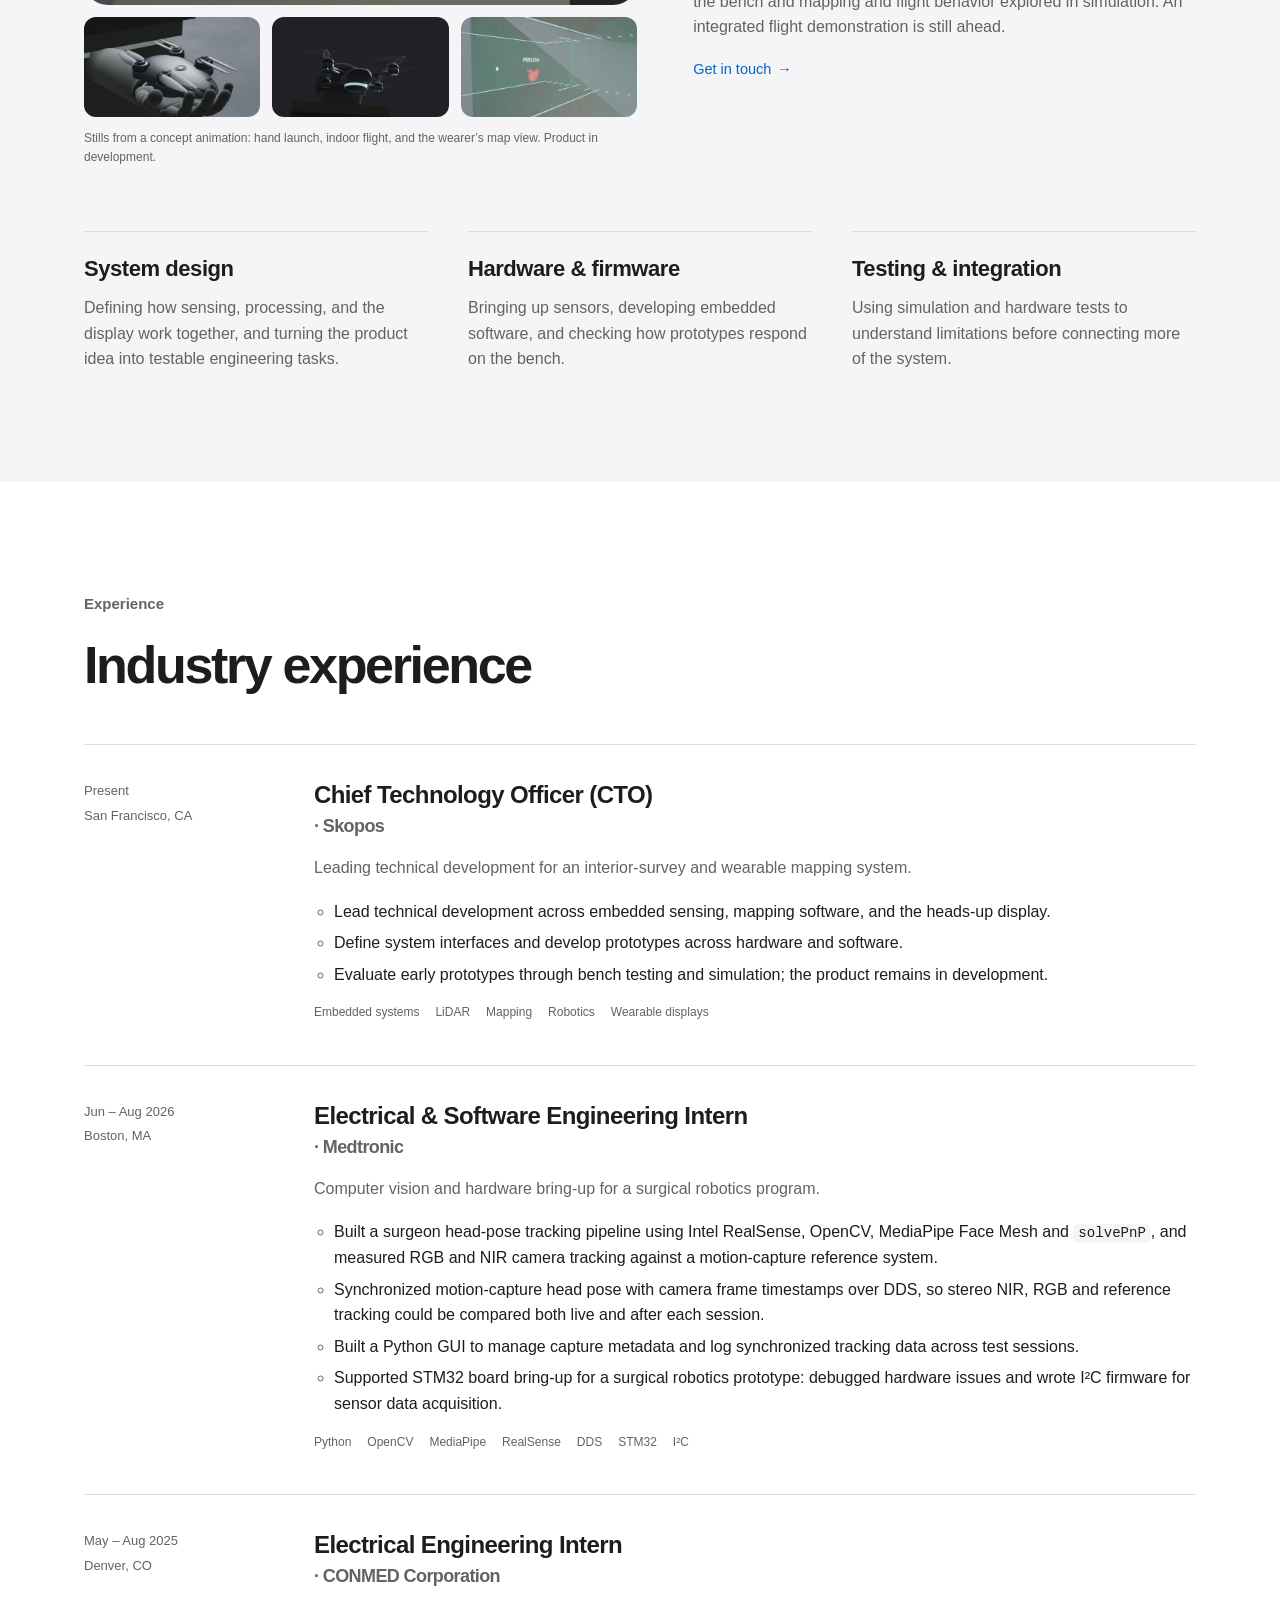
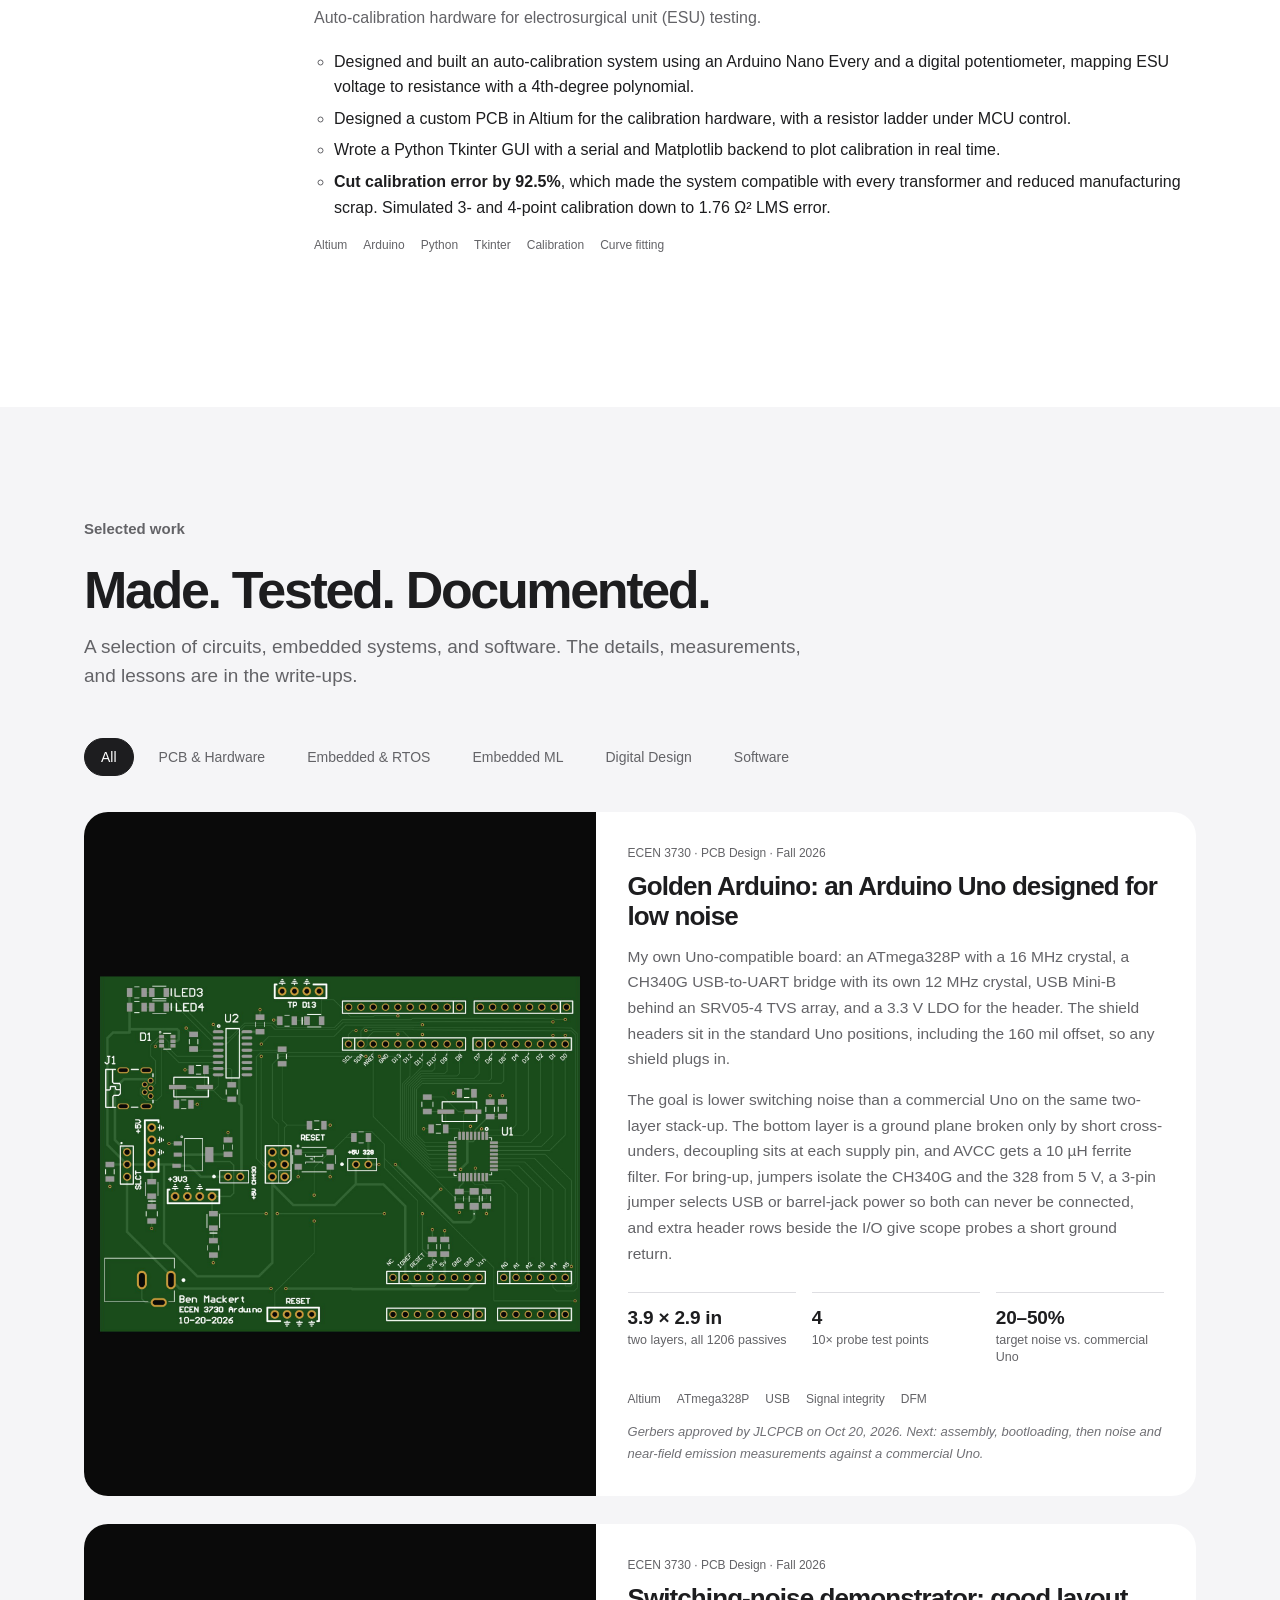
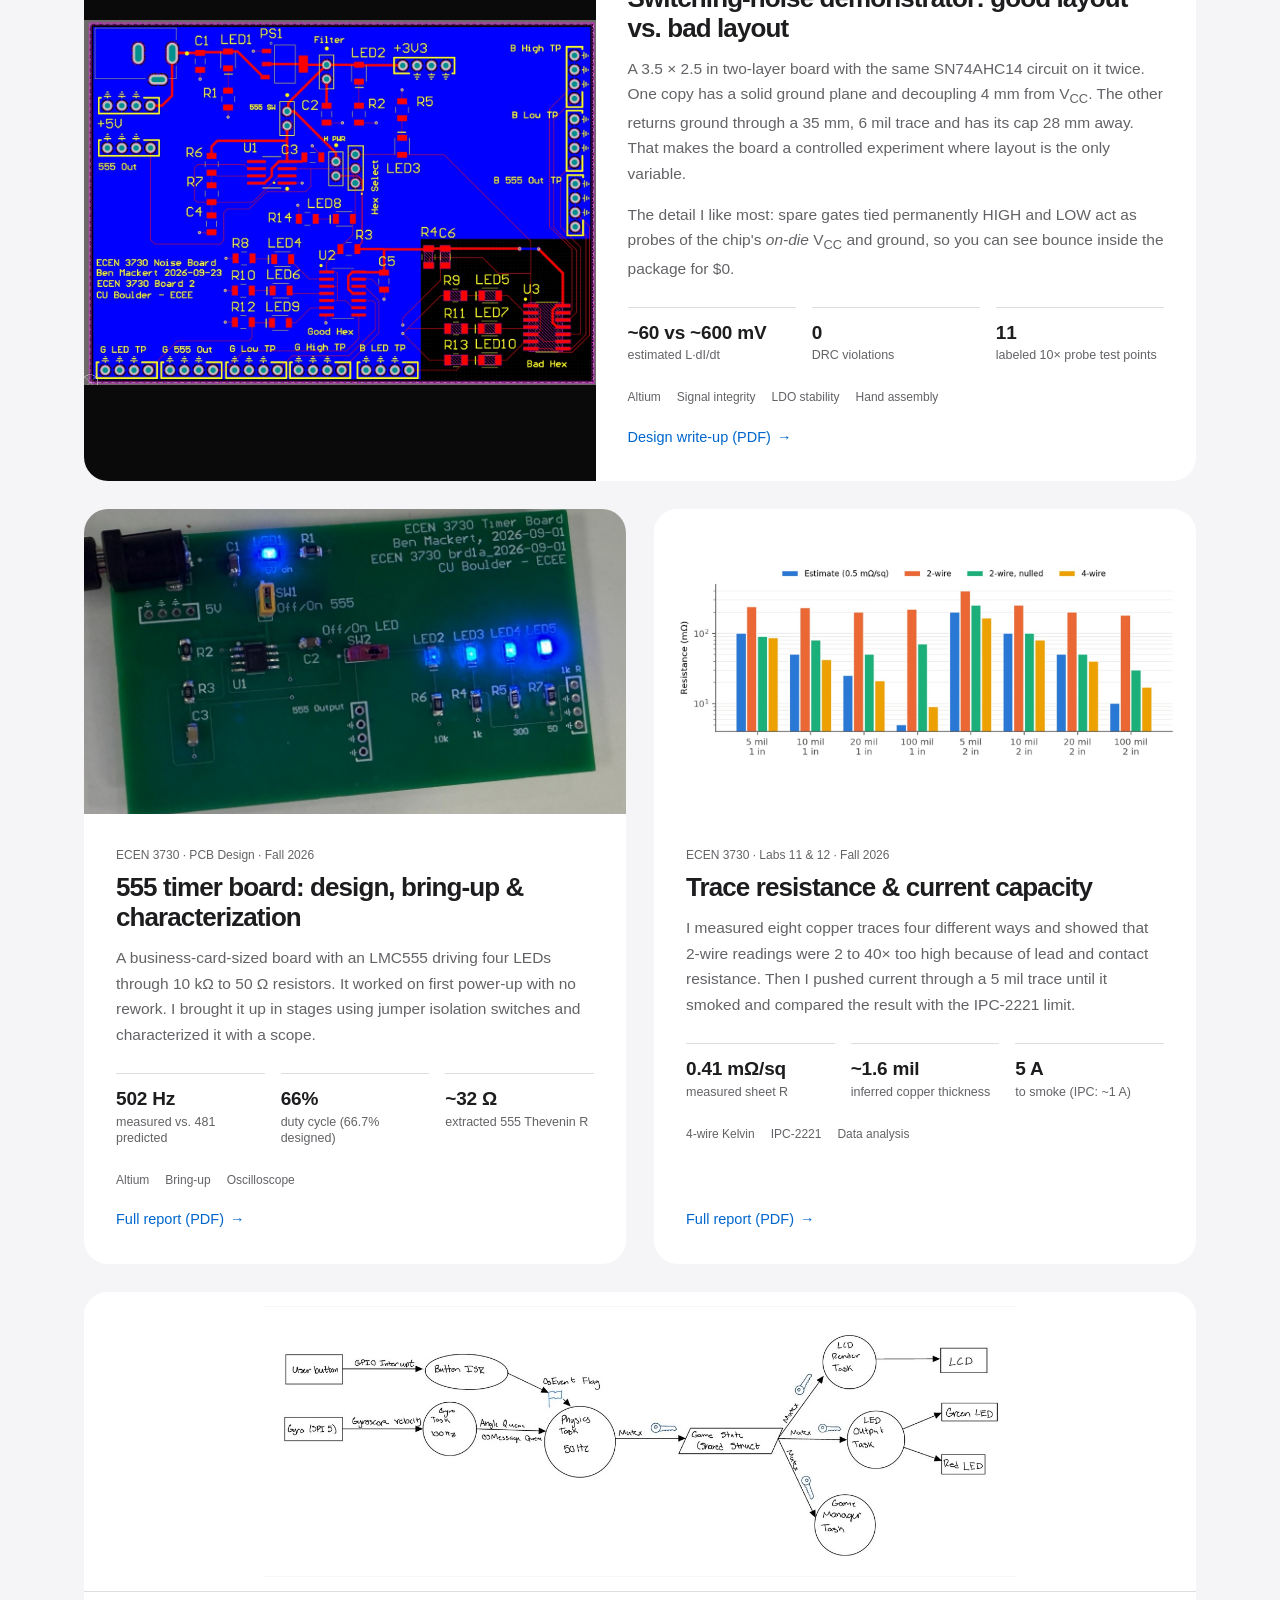
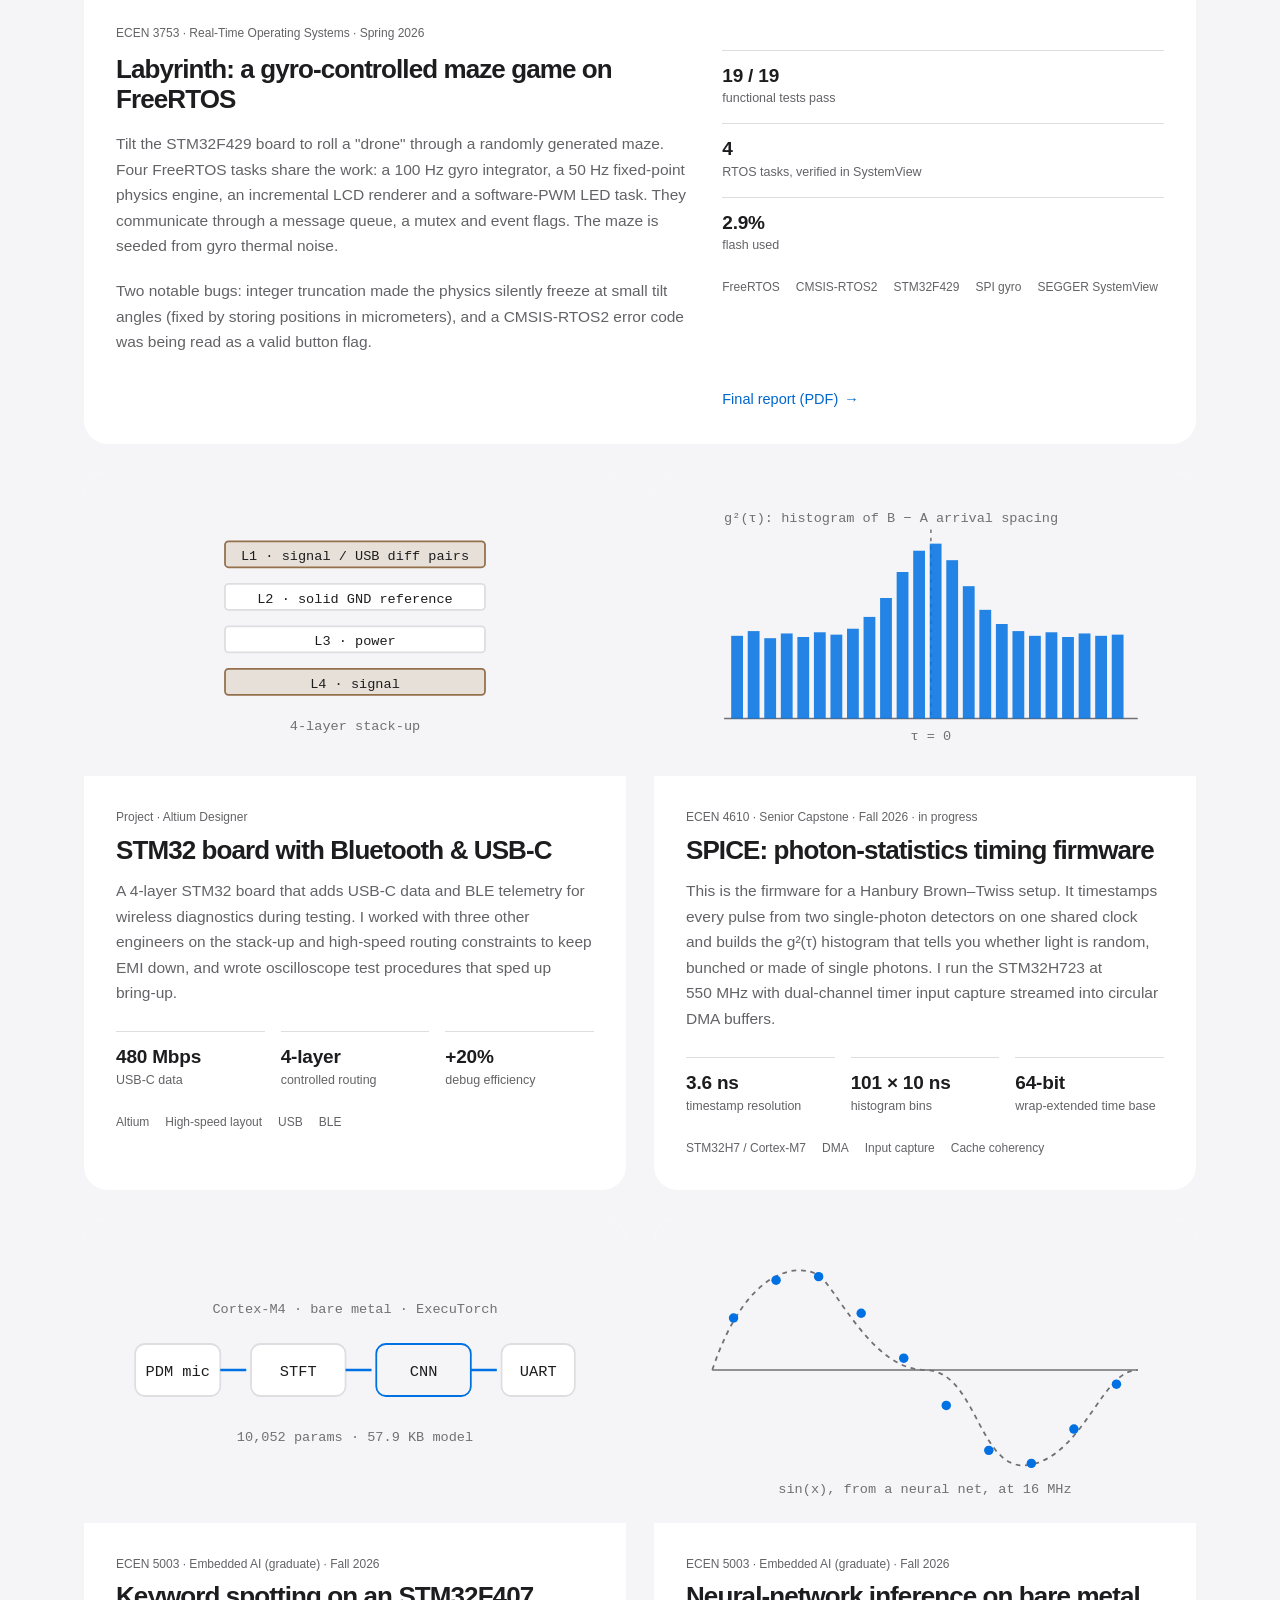
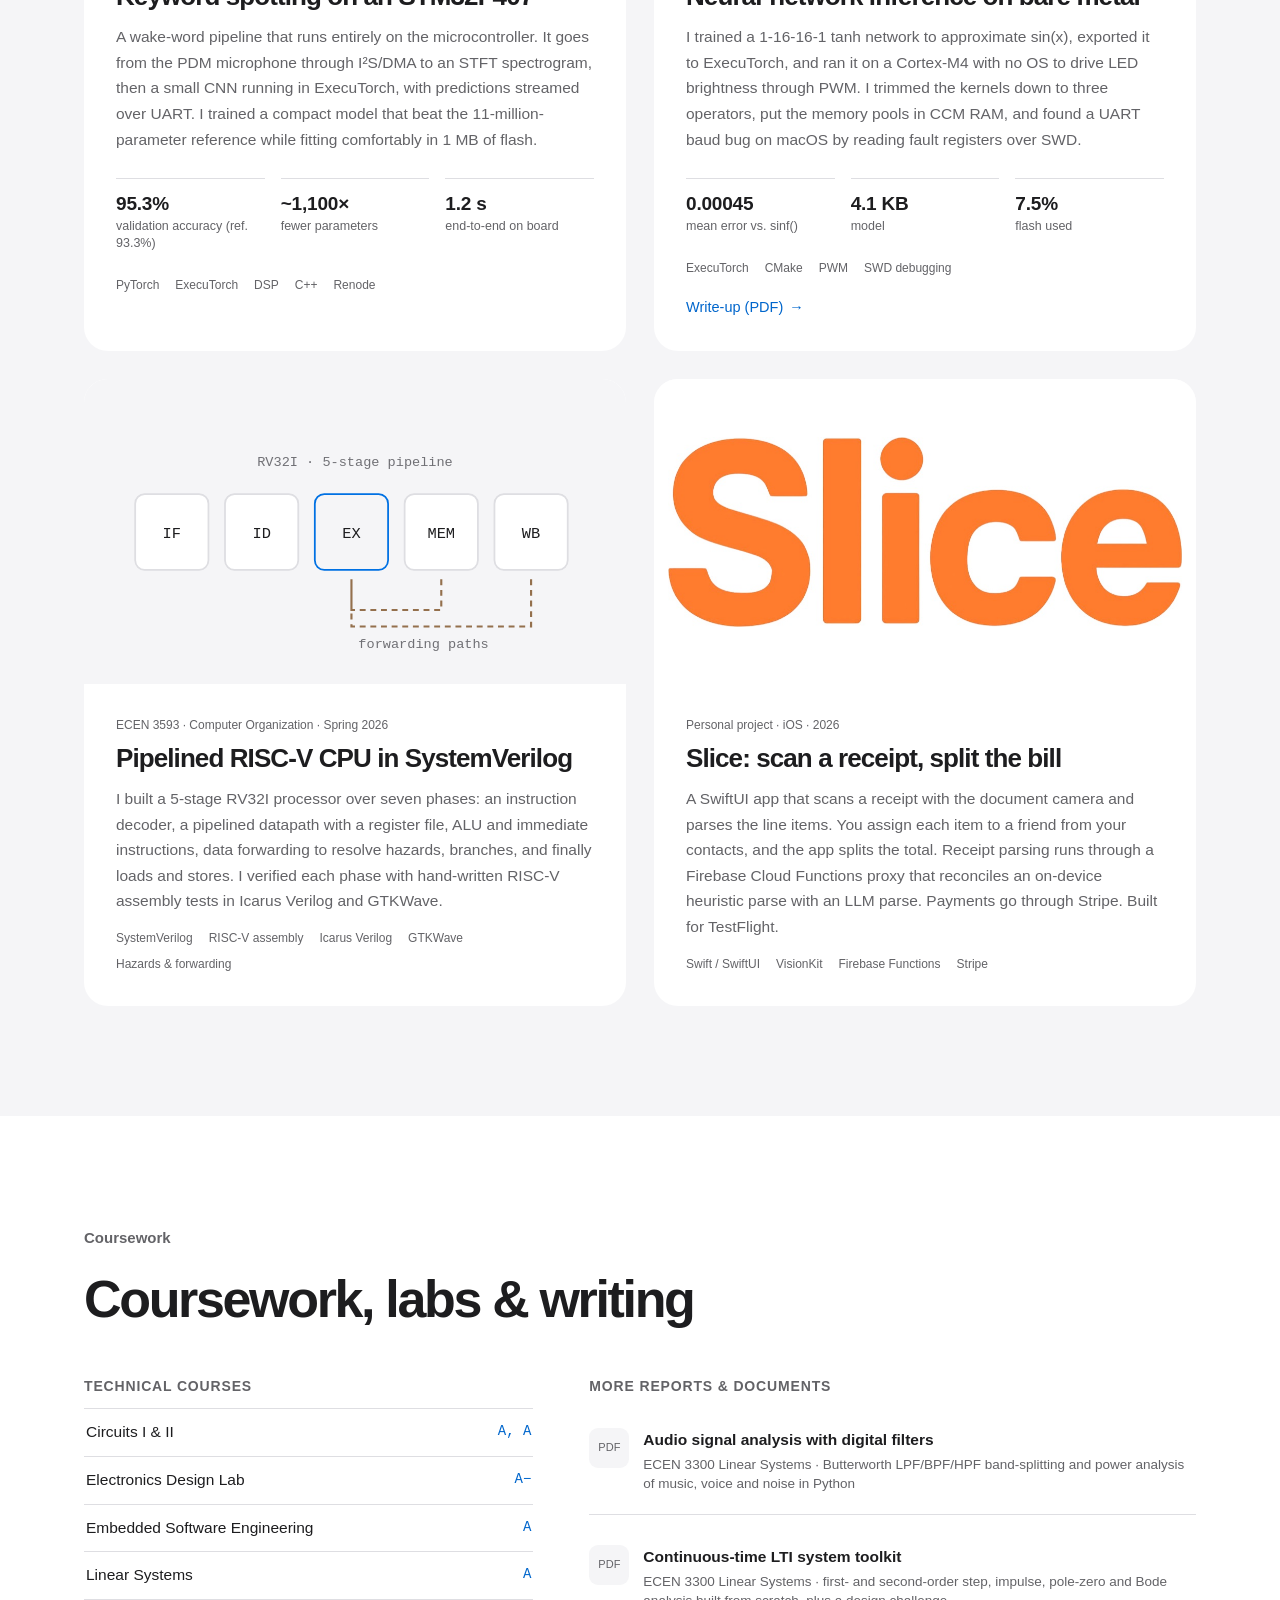
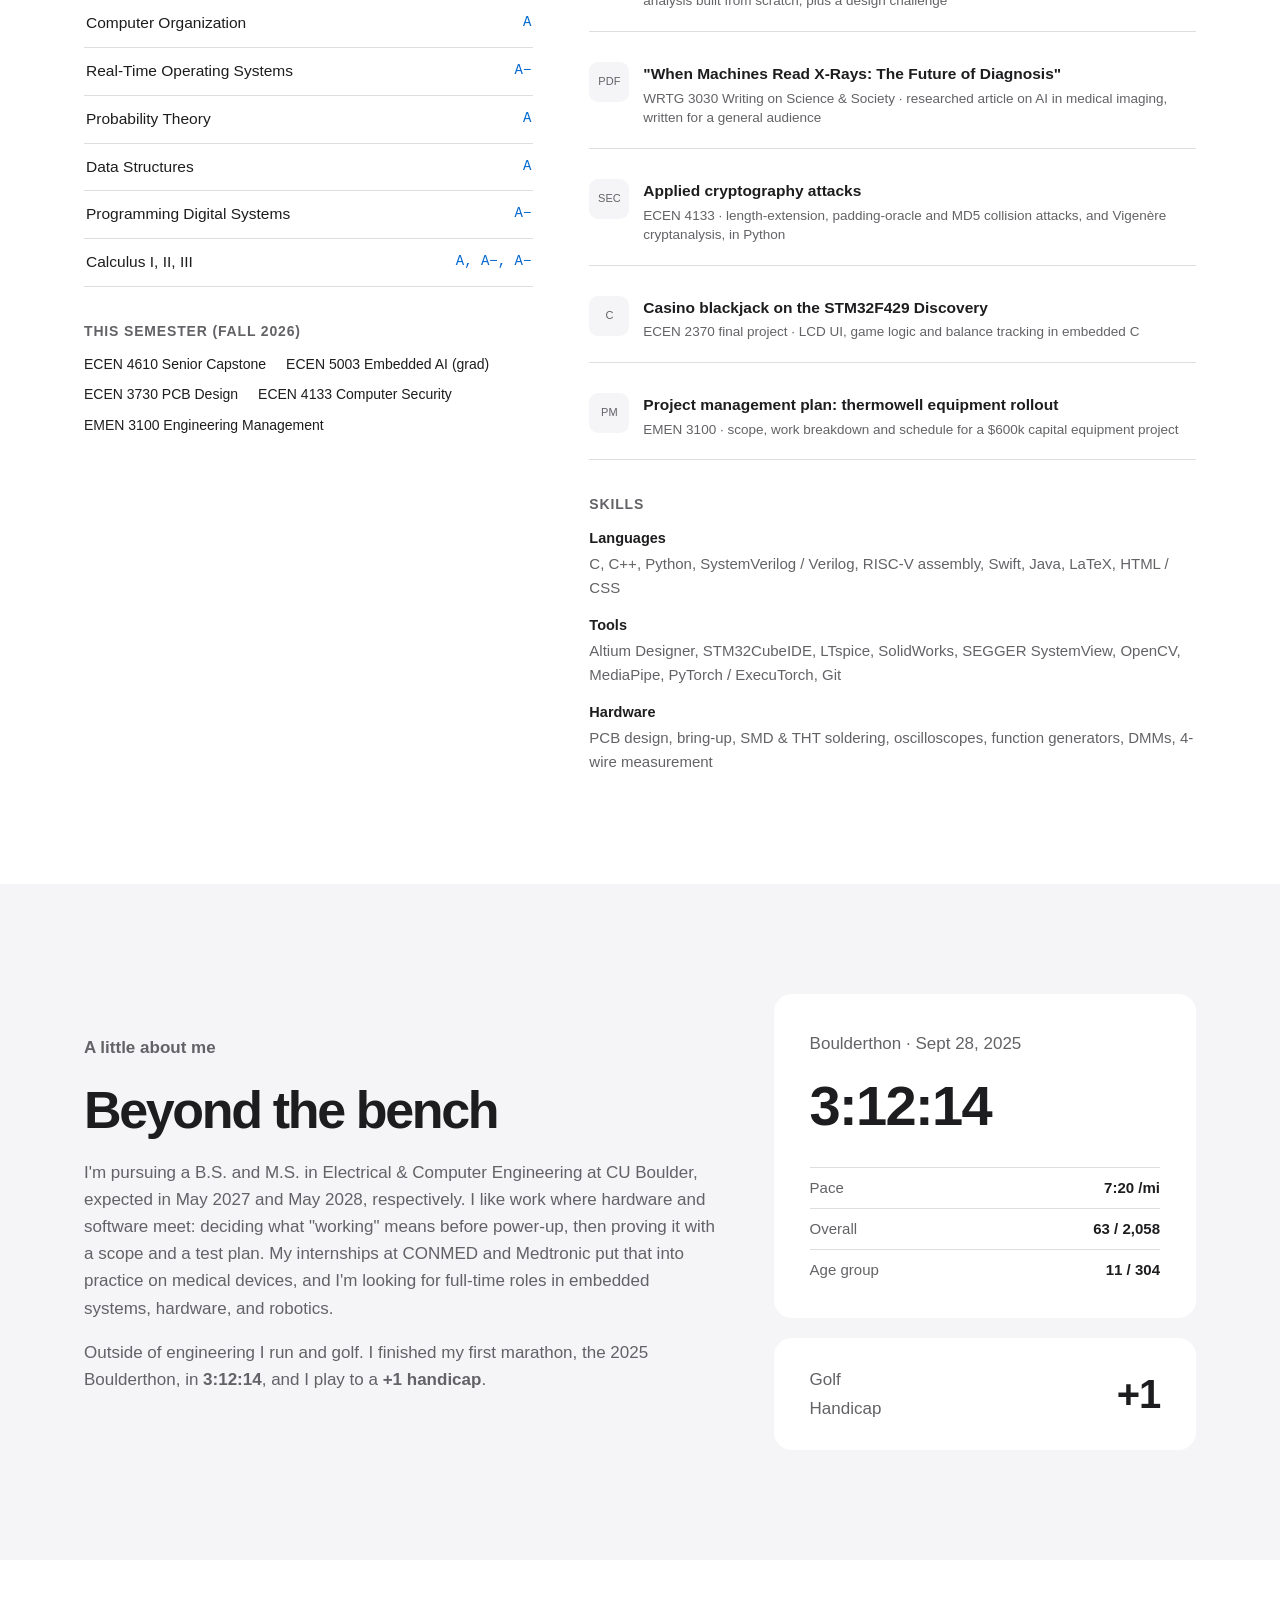
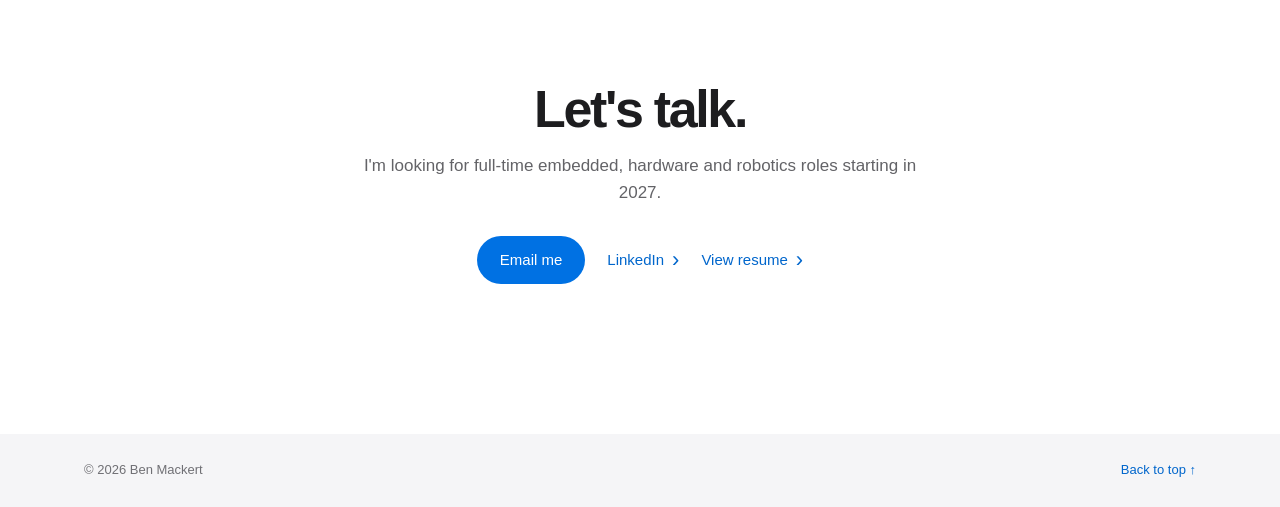
==== commit 3c75badc: "Set Skopos heading wordmark in Impact Render "SKOPOS" in the section heading in Impact to match the " ====
--- a/public/index.html
+++ b/public/index.html
@@ -16,7 +16,10 @@
   <meta property="og:type" content="website">
   <meta name="theme-color" content="#ffffff">
   <link rel="icon" href="data:image/svg+xml,%3Csvg xmlns='http://www.w3.org/2000/svg' viewBox='0 0 64 64'%3E%3Crect width='64' height='64' rx='14' fill='%231d1d1f'/%3E%3Ctext x='32' y='42' font-family='Helvetica,Arial' font-size='26' font-weight='700' fill='white' text-anchor='middle'%3EBM%3C/text%3E%3C/svg%3E">
-  <link rel="stylesheet" href="styles.css?v=7">
+  <link rel="preconnect" href="https://fonts.googleapis.com">
+  <link rel="preconnect" href="https://fonts.gstatic.com" crossorigin>
+  <link rel="stylesheet" href="https://fonts.googleapis.com/css2?family=Anton&amp;text=SKOPOS&amp;display=swap">
+  <link rel="stylesheet" href="styles.css?v=8">
 </head>
 <body id="top">
   <a class="skip" href="#main">Skip to content</a>
@@ -88,7 +91,7 @@
         <div class="skopos-intro">
           <div>
             <p class="eyebrow">Current work · San Francisco, CA</p>
-            <h2 id="skopos-title">Building Skopos.</h2>
+            <h2 id="skopos-title">Building <span class="skopos-wordmark">SKOPOS</span>.</h2>
             <p class="skopos-role">Chief Technology Officer</p>
           </div>
           <p class="skopos-summary">We’re developing a way to understand an indoor space before entering it, using robotic sensing and a map in the wearer’s field of view.</p>
--- a/public/styles.css
+++ b/public/styles.css
@@ -476,6 +476,8 @@
 /* Featured Skopos overview. */
 .skopos-intro { display: grid; grid-template-columns: 1fr 1fr; gap: 64px; align-items: end; margin-bottom: 48px; }
 .skopos-intro h2 { font-size: clamp(38px, 5vw, 64px); font-weight: 600; letter-spacing: -.045em; }
+/* Skopos wordmark is set in Impact; Anton is the closest web font for devices without it. */
+.skopos-wordmark { font-family: Impact, Anton, Haettenschweiler, "Arial Narrow Bold", sans-serif; font-weight: 400; letter-spacing: .01em; }
 .skopos-role { font-size: 20px; margin: 18px 0 0; color: var(--muted); }
 .skopos-summary { font-size: 22px; line-height: 1.5; color: var(--muted); margin: 0; }
 .skopos-feature { display: grid; grid-template-columns: 1.1fr 1fr; gap: 56px; align-items: center; }
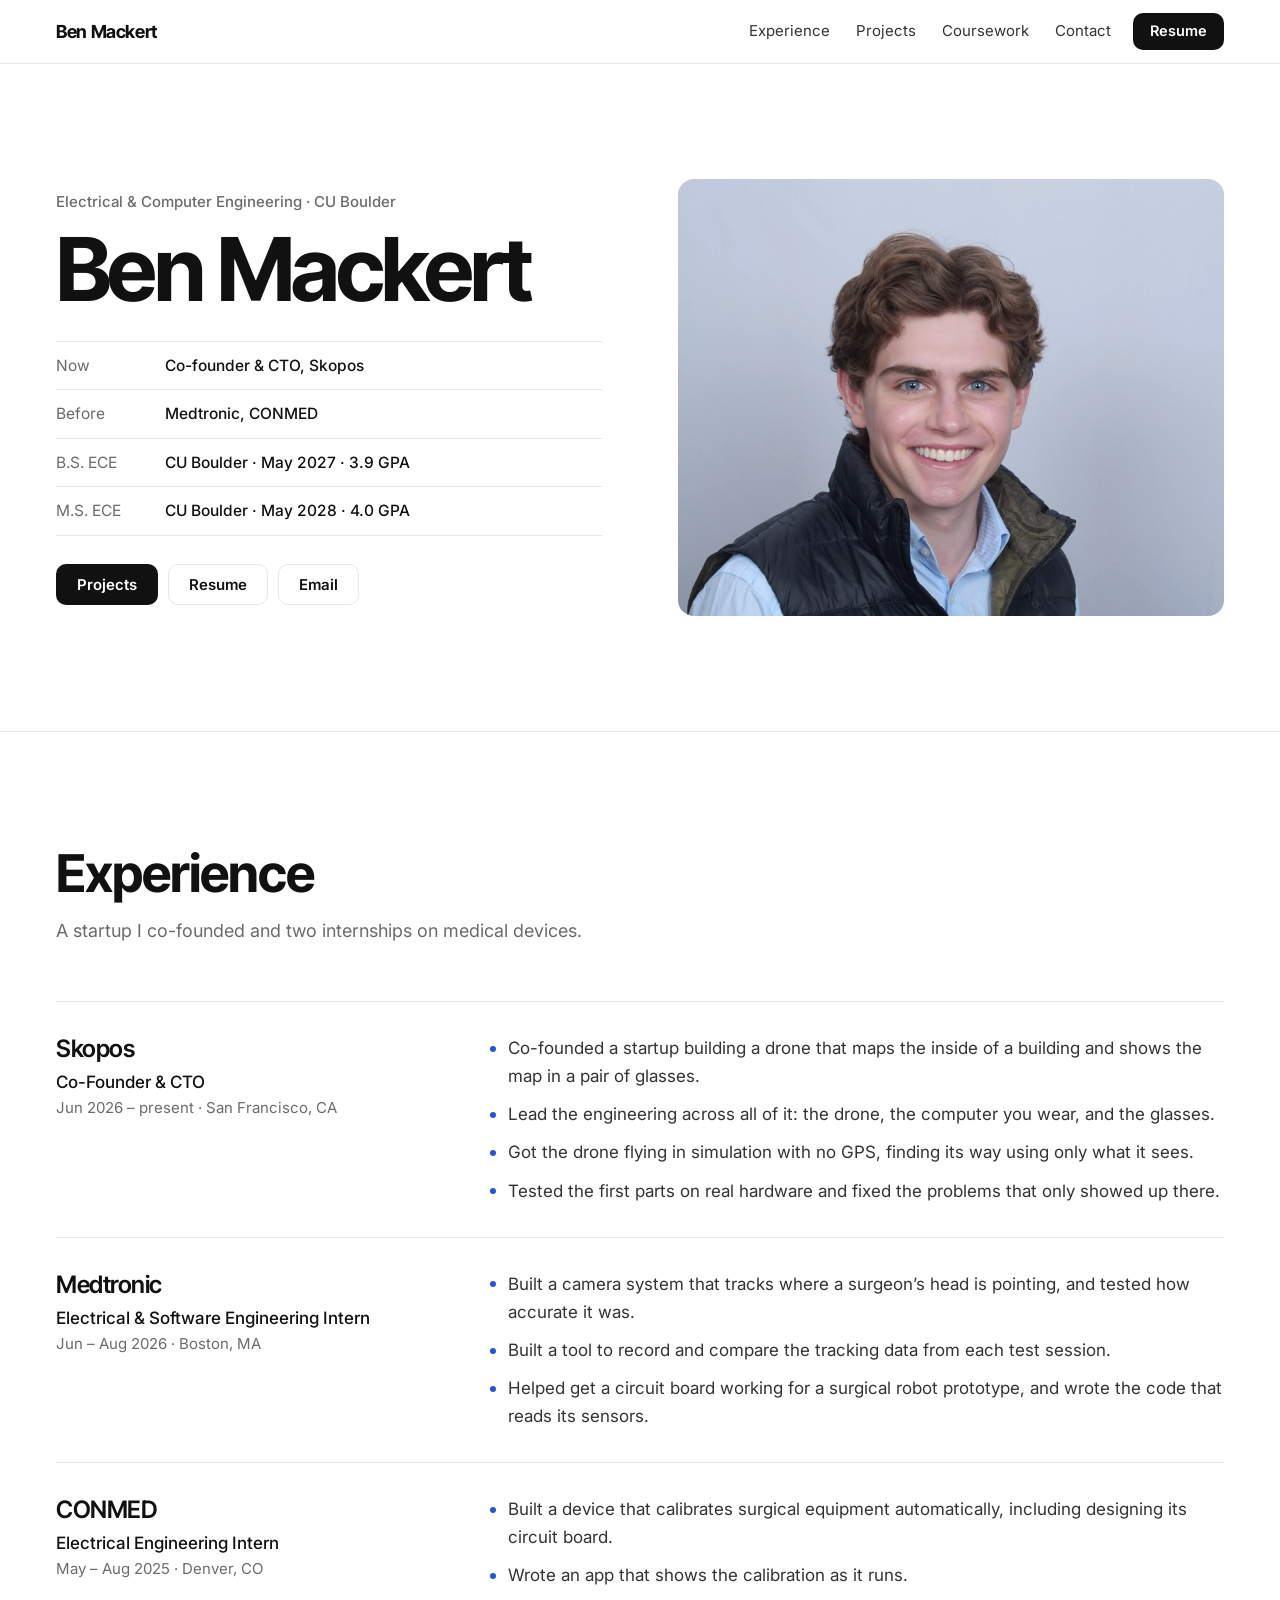
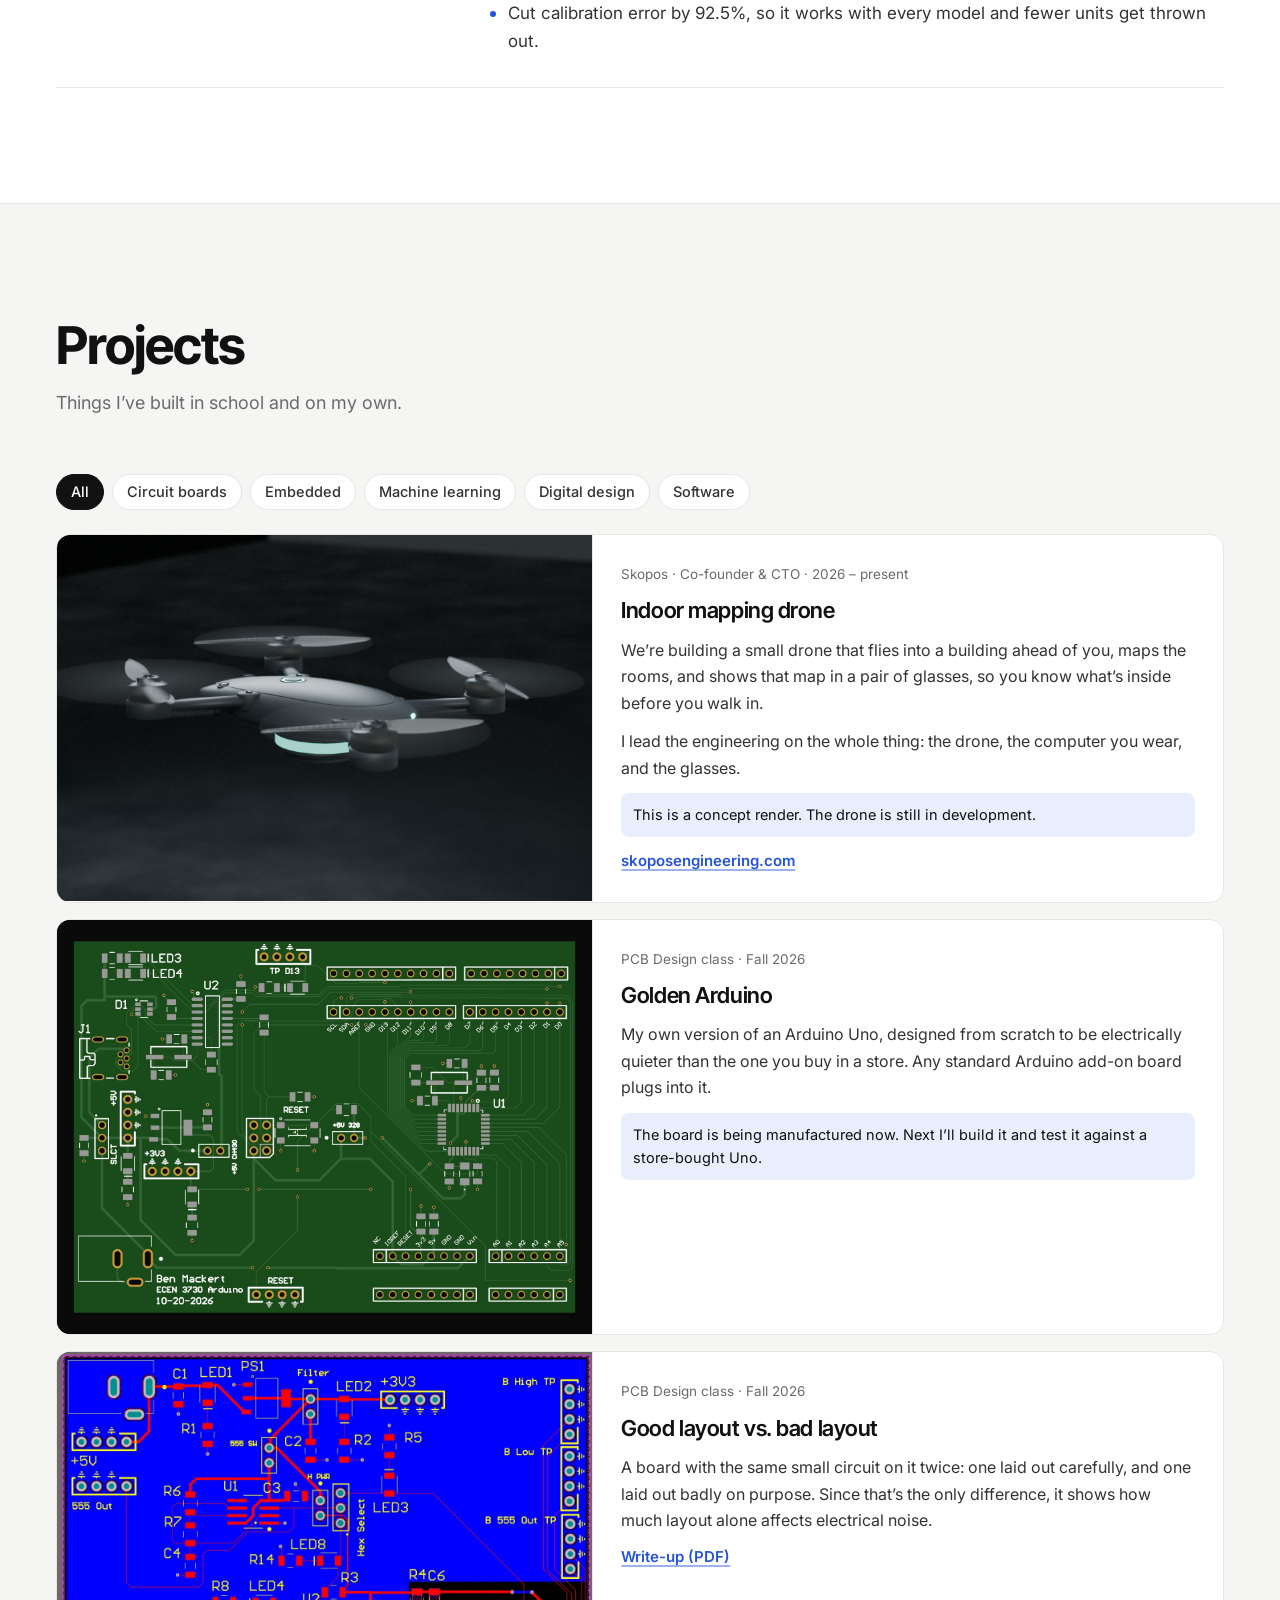
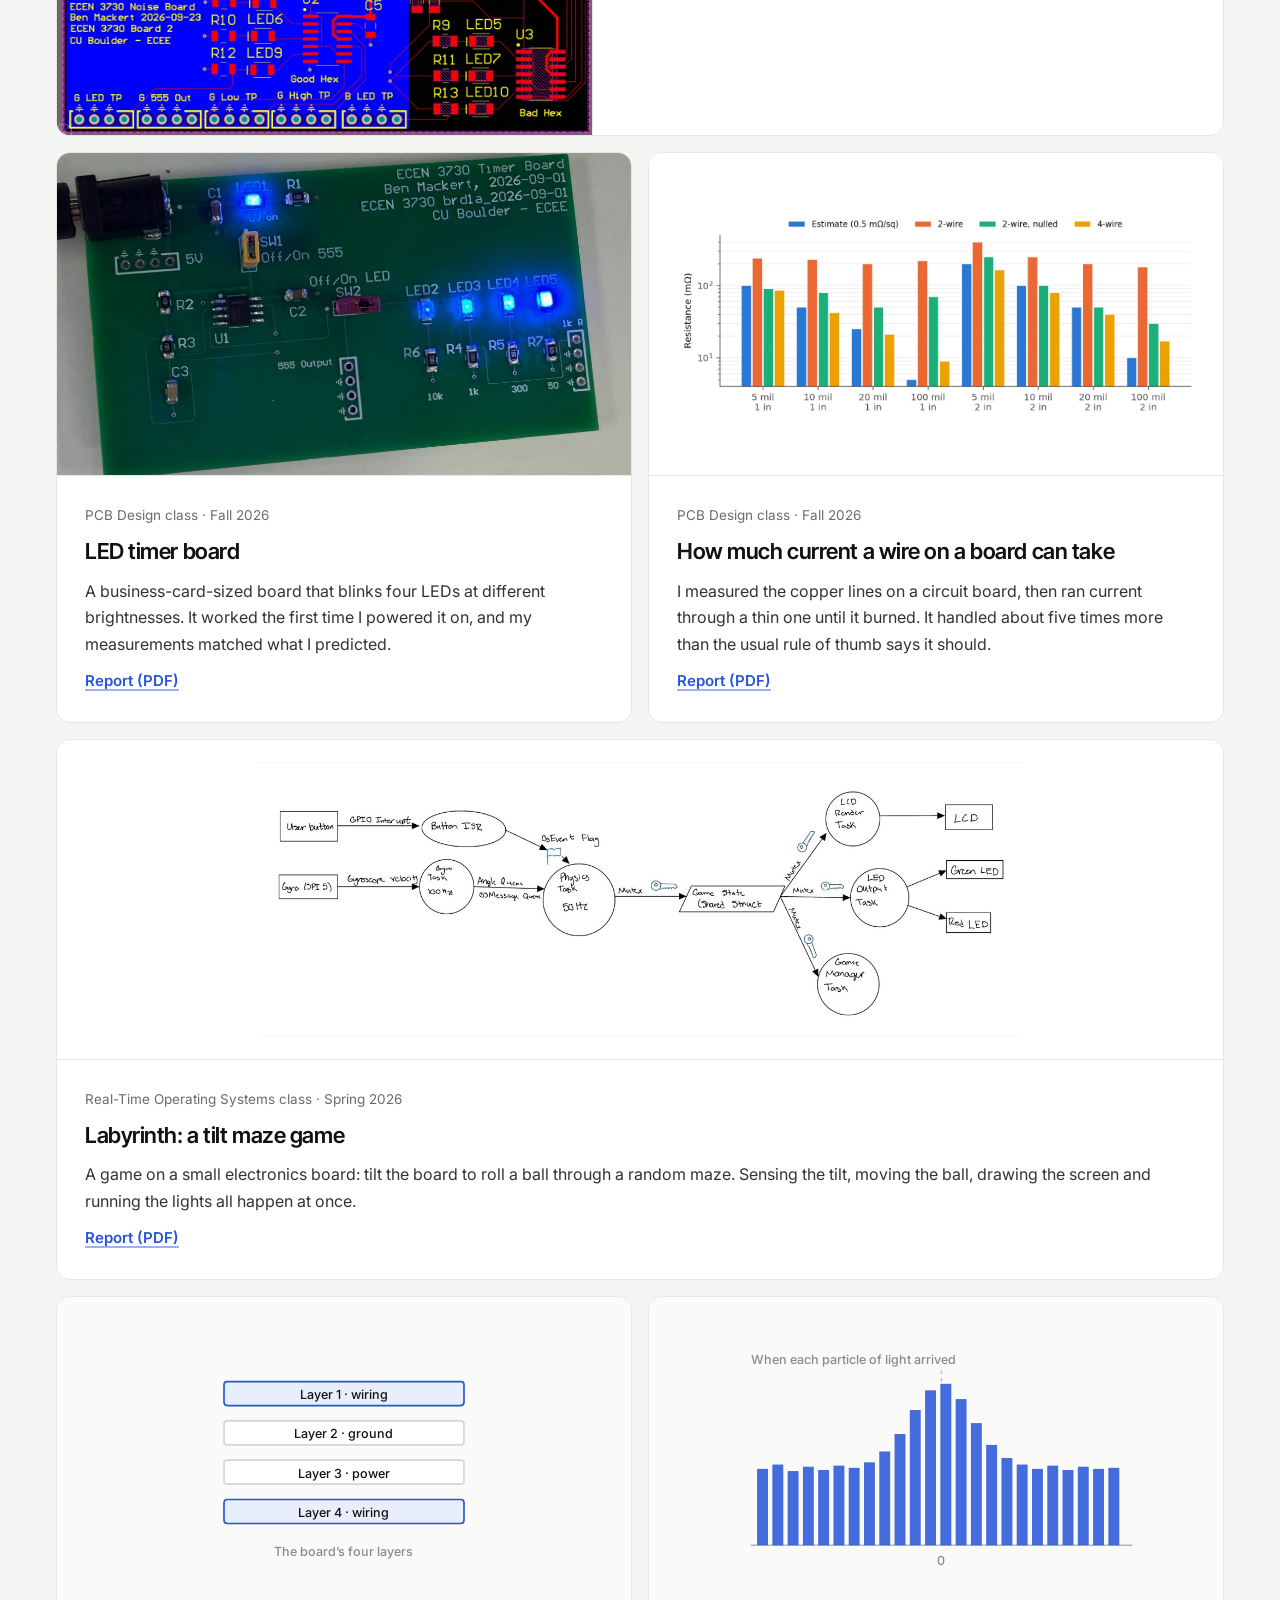
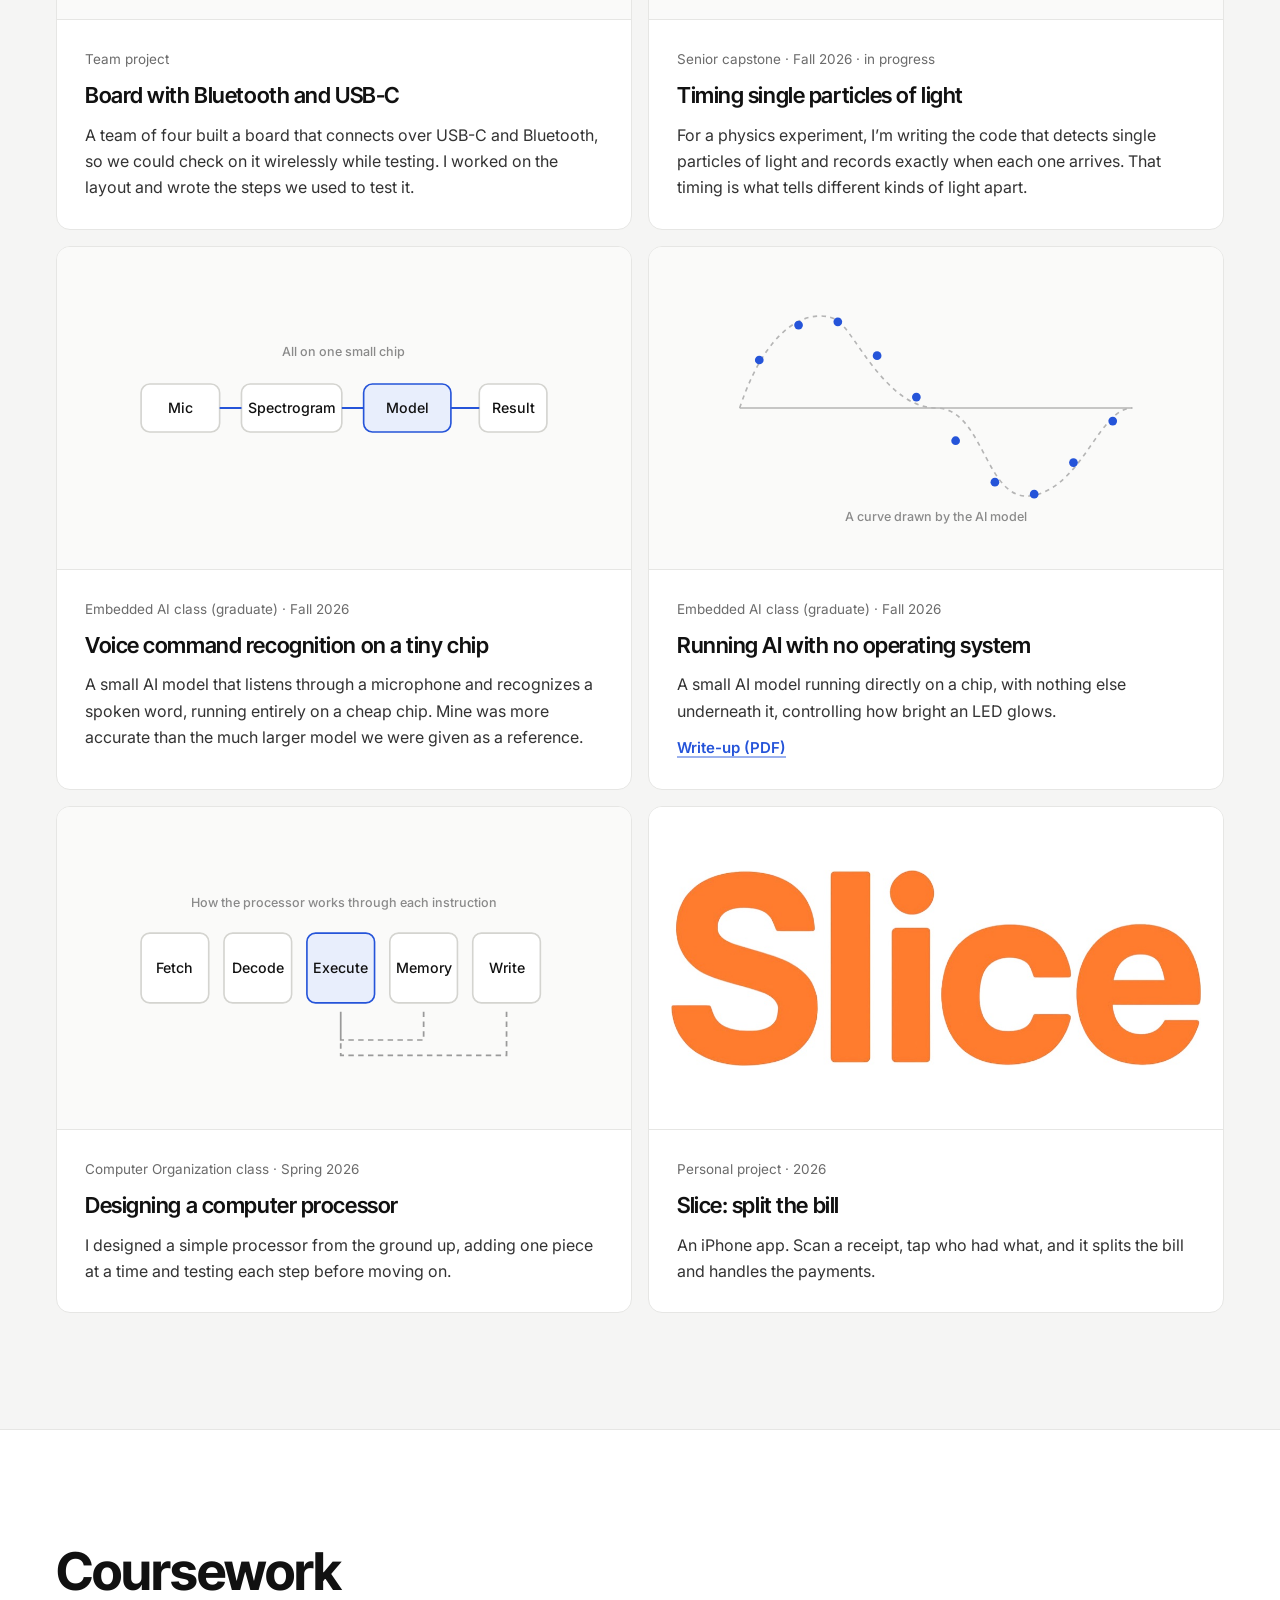
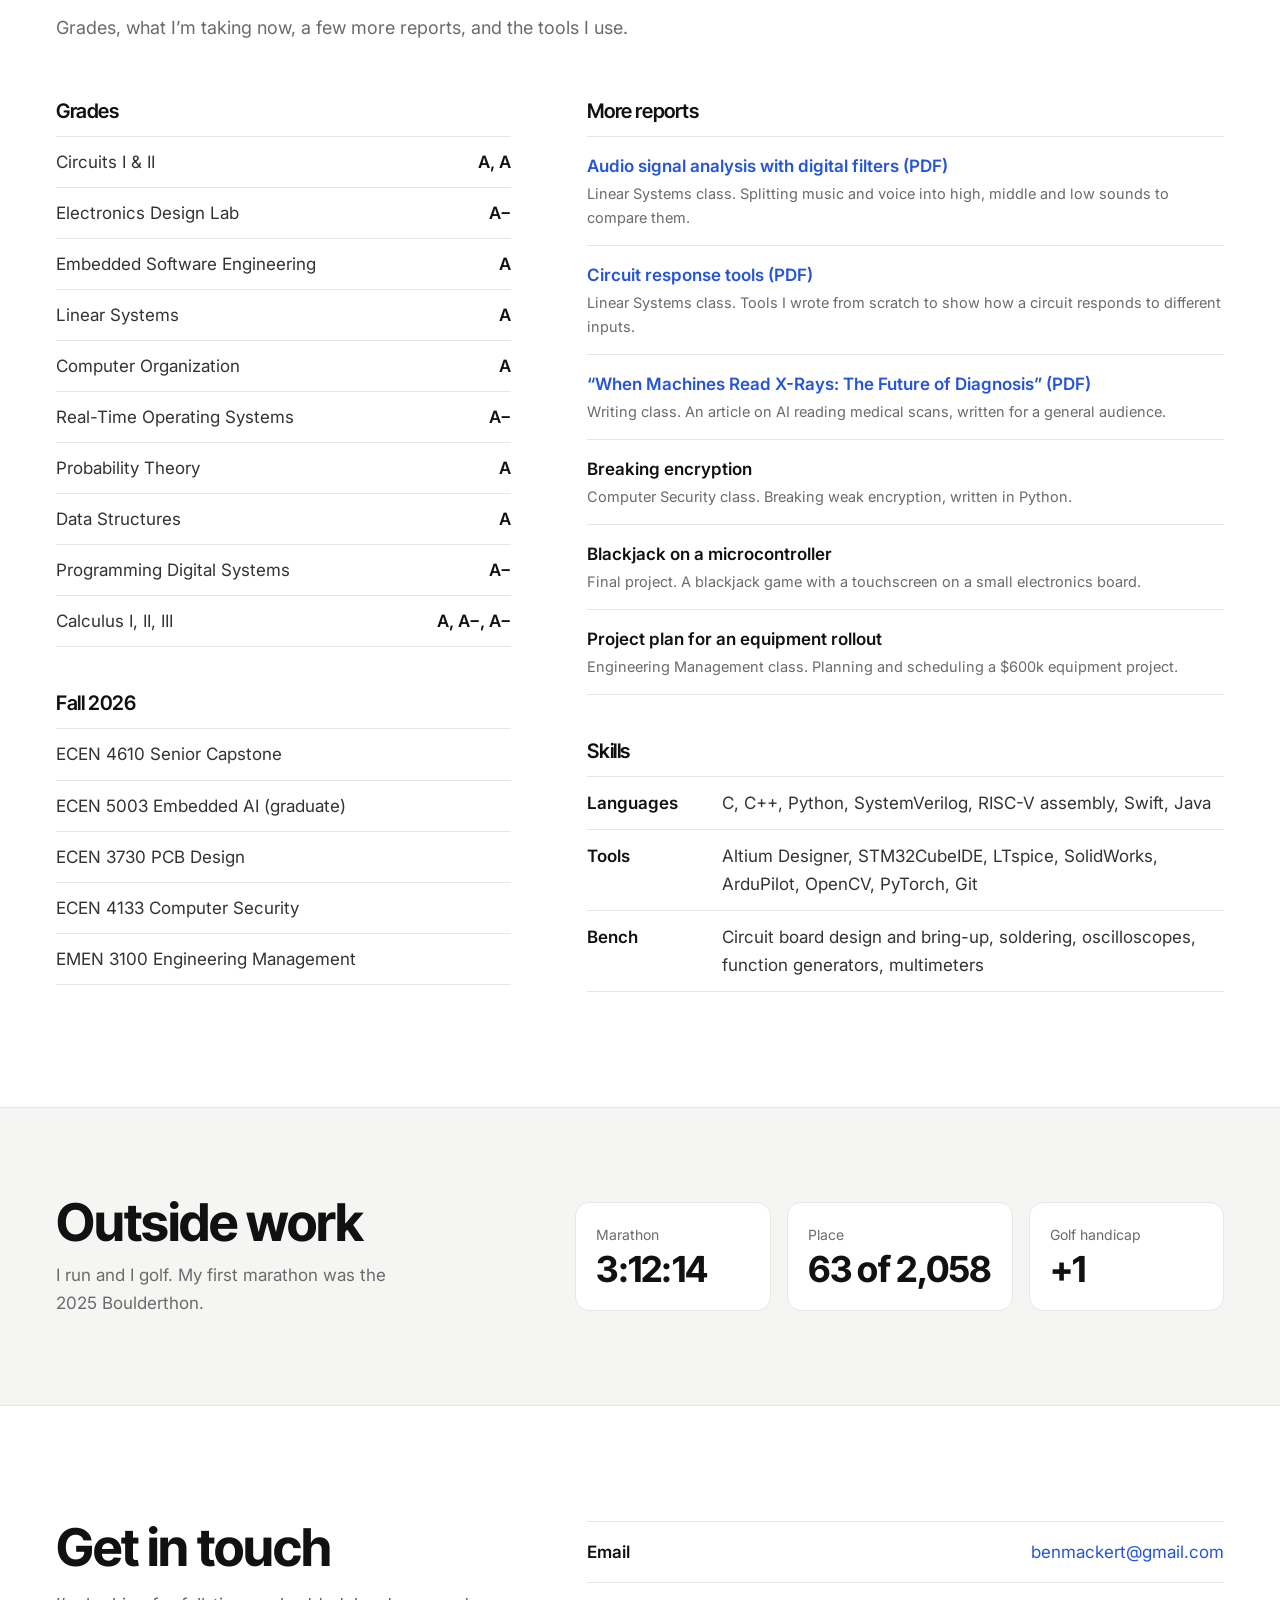
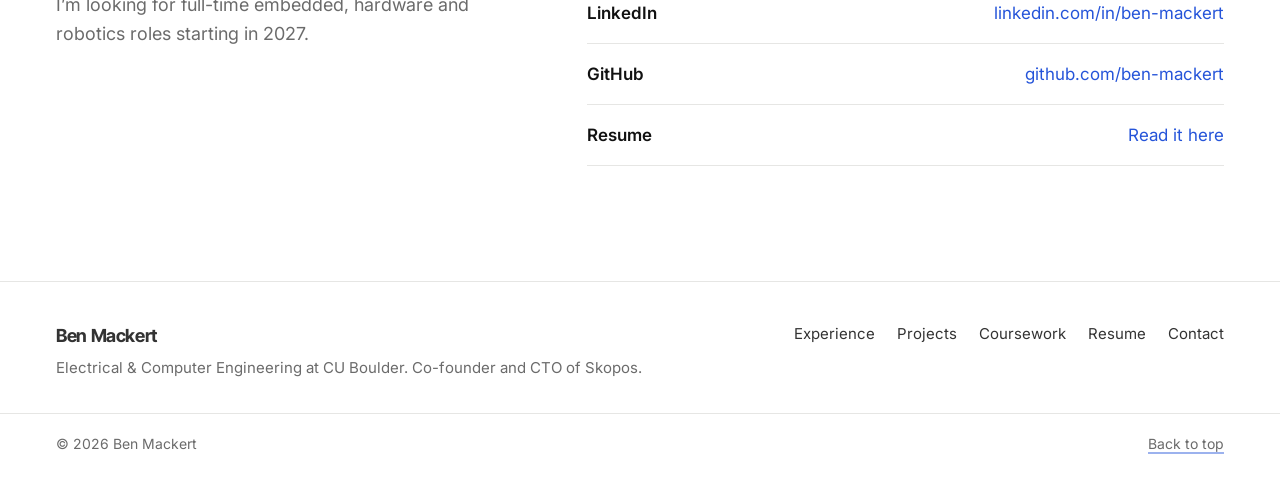
==== commit d950611b: "Redesign the portfolio: simpler look, plain-language copy, Skopos update - Light theme with one blue" ====
--- a/public/index.html
+++ b/public/index.html
@@ -1,425 +1,309 @@
 <!doctype html>
-<html lang="en" data-theme="light">
+<html lang="en">
 <head>
   <meta charset="utf-8">
   <meta name="viewport" content="width=device-width, initial-scale=1">
   <title>Ben Mackert | Electrical &amp; Computer Engineering</title>
-  <meta name="description" content="Portfolio of Ben Mackert, Electrical and Computer Engineering student at CU Boulder: PCB design, embedded firmware, RTOS, digital design and embedded machine learning.">
-  <meta property="og:title" content="Ben Mackert | Electrical & Computer Engineering">
-  <meta property="og:description" content="PCB design, embedded firmware, RTOS, RISC-V CPU design and embedded ML. CU Boulder ECE, May 2027.">
+  <meta name="description" content="Ben Mackert designs circuit boards and writes the firmware that runs on them. Co-founder and CTO of Skopos, and an Electrical and Computer Engineering student at CU Boulder.">
+  <meta name="color-scheme" content="light">
+  <meta name="theme-color" content="#ffffff">
+  <link rel="canonical" href="https://benmackert.com/">
+  <meta property="og:type" content="website">
+  <meta property="og:title" content="Ben Mackert | Electrical &amp; Computer Engineering">
+  <meta property="og:description" content="Co-founder and CTO of Skopos. Circuit boards, firmware and robotics. CU Boulder ECE, B.S. 2027 and M.S. 2028.">
+  <meta property="og:url" content="https://benmackert.com/">
   <meta property="og:image" content="https://benmackert.com/assets/img/ben-mackert.jpg">
   <meta property="og:image:alt" content="Ben Mackert’s headshot">
   <meta property="og:image:type" content="image/jpeg">
   <meta name="twitter:card" content="summary_large_image">
   <meta name="twitter:image" content="https://benmackert.com/assets/img/ben-mackert.jpg">
   <meta name="twitter:image:alt" content="Ben Mackert’s headshot">
-  <meta property="og:type" content="website">
-  <meta name="theme-color" content="#ffffff">
-  <link rel="icon" href="data:image/svg+xml,%3Csvg xmlns='http://www.w3.org/2000/svg' viewBox='0 0 64 64'%3E%3Crect width='64' height='64' rx='14' fill='%231d1d1f'/%3E%3Ctext x='32' y='42' font-family='Helvetica,Arial' font-size='26' font-weight='700' fill='white' text-anchor='middle'%3EBM%3C/text%3E%3C/svg%3E">
+  <link rel="icon" href="data:image/svg+xml,%3Csvg xmlns='http://www.w3.org/2000/svg' viewBox='0 0 64 64'%3E%3Crect width='64' height='64' rx='14' fill='%23111111'/%3E%3Ctext x='32' y='42' font-family='Helvetica,Arial' font-size='26' font-weight='700' fill='white' text-anchor='middle'%3EBM%3C/text%3E%3C/svg%3E">
   <link rel="preconnect" href="https://fonts.googleapis.com">
   <link rel="preconnect" href="https://fonts.gstatic.com" crossorigin>
-  <link rel="stylesheet" href="https://fonts.googleapis.com/css2?family=Anton&amp;text=SKOPOS&amp;display=swap">
-  <link rel="stylesheet" href="styles.css?v=8">
+  <link rel="stylesheet" href="https://fonts.googleapis.com/css2?family=Inter:wght@400;500;600&amp;family=Inter+Tight:wght@600;700&amp;display=swap">
+  <link rel="stylesheet" href="styles.css?v=12">
+  <script>document.documentElement.classList.add('js');</script>
 </head>
-<body id="top">
-  <a class="skip" href="#main">Skip to content</a>
-
-  <header class="nav">
-    <div class="wrap nav-inner">
-      <a class="brand" href="#top"><span class="brand-name">Ben Mackert</span></a>
-      <nav aria-label="Primary">
-        <ul class="nav-links" id="nav-menu">
-          <li><a href="#skopos">Skopos</a></li>
-          <li><a href="#experience">Experience</a></li>
-          <li><a href="#projects">Projects</a></li>
-          <li><a href="#coursework">Coursework</a></li>
-          <li><a href="#about">About</a></li>
-        </ul>
-        <a class="nav-cta" href="resume.html">Resume</a>
-      </nav>
-      <button class="theme-toggle" type="button" aria-label="Toggle dark mode" title="Toggle theme">
-        <svg class="i-sun" viewBox="0 0 24 24" aria-hidden="true"><circle cx="12" cy="12" r="4.5"/><path d="M12 2v2.5M12 19.5V22M2 12h2.5M19.5 12H22M4.9 4.9l1.8 1.8M17.3 17.3l1.8 1.8M4.9 19.1l1.8-1.8M17.3 6.7l1.8-1.8"/></svg>
-        <svg class="i-moon" viewBox="0 0 24 24" aria-hidden="true"><path d="M20 14.5A8.5 8.5 0 0 1 9.5 4a8.5 8.5 0 1 0 10.5 10.5z"/></svg>
-      </button>
-      <button class="menu-toggle" type="button" aria-label="Open menu" aria-expanded="false" aria-controls="nav-menu">
-        <svg viewBox="0 0 24 24" aria-hidden="true"><path class="m-top" d="M4 8h16"/><path class="m-bot" d="M4 16h16"/></svg>
-      </button>
-    </div>
+<body>
+  <a class="skip" href="#experience">Skip to content</a>
+
+  <header class="mast" id="mast">
+    <a class="wordmark" href="#top" aria-label="Ben Mackert, back to top">Ben Mackert</a>
+    <button type="button" class="menu-btn" id="menu-btn" aria-expanded="false" aria-controls="site-nav"><span class="bars" aria-hidden="true"></span><span>Menu</span></button>
+    <nav aria-label="Sections" id="site-nav"><a href="#experience">Experience</a><a href="#projects">Projects</a><a href="#coursework">Coursework</a><a href="#contact">Contact</a><a class="btn btn--primary" href="resume.html">Resume</a></nav>
   </header>
 
-  <main id="main">
+  <main id="top">
     <!-- HERO -->
-    <section class="hero">
+    <section class="hero" id="hero" aria-labelledby="hero-h">
       <div class="wrap hero-grid">
         <div class="hero-text">
-          <p class="eyebrow mono">Electrical &amp; Computer Engineering</p>
-          <h1>Hi, I’m Ben.</h1>
-          <p class="lede">I’m studying Electrical &amp; Computer Engineering at the University of Colorado Boulder, pursuing my B.S. (May 2027) and M.S. (May 2028).</p>
-          <div class="hero-actions">
-            <a class="btn btn-primary" href="#projects">Explore my work</a>
-            <a class="btn" href="resume.html">View resume</a>
-          </div>
-          <ul class="contact-row">
-            <li><a href="mailto:benmackert@gmail.com"><svg viewBox="0 0 24 24" aria-hidden="true"><rect x="3" y="5" width="18" height="14" rx="2"/><path d="m3 7 9 6 9-6"/></svg>benmackert@gmail.com</a></li>
-            <li><a href="https://www.linkedin.com/in/ben-mackert/" target="_blank" rel="noopener"><svg viewBox="0 0 24 24" aria-hidden="true"><rect x="3" y="3" width="18" height="18" rx="3"/><path d="M8 10v7M8 7v.01M12 17v-4a2 2 0 0 1 4 0v4M12 10v7"/></svg>LinkedIn</a></li>
-            <li><a href="https://github.com/ben-mackert" target="_blank" rel="noopener"><svg viewBox="0 0 24 24" aria-hidden="true"><path d="M9 19c-4 1.5-4-2-6-2.5m12 5v-3.5a3 3 0 0 0-.8-2.3c2.7-.3 5.6-1.3 5.6-6a4.7 4.7 0 0 0-1.3-3.2 4.3 4.3 0 0 0-.1-3.2s-1-.3-3.3 1.3a11.4 11.4 0 0 0-6 0C6.7 3 5.7 3.3 5.7 3.3a4.3 4.3 0 0 0-.1 3.2A4.7 4.7 0 0 0 4.3 9.7c0 4.6 2.8 5.6 5.5 6a3 3 0 0 0-.8 2.2V22"/></svg>GitHub</a></li>
-            <li><span><svg viewBox="0 0 24 24" aria-hidden="true"><path d="M12 21s-7-6.2-7-11.5A7 7 0 0 1 19 9.5C19 14.8 12 21 12 21z"/><circle cx="12" cy="9.5" r="2.5"/></svg>San Francisco, CA</span></li>
-          </ul>
-        </div>
-        <figure class="hero-figure">
-          <img src="assets/img/ben-mackert-1600.jpg" srcset="assets/img/ben-mackert-800.jpg 800w, assets/img/ben-mackert-1600.jpg 1600w, assets/img/ben-mackert.jpg 3000w" sizes="(max-width: 700px) 100vw, 45vw" alt="Ben Mackert smiling in a blue shirt and black vest" width="3000" height="2400" fetchpriority="high">
-          <figcaption>Ben Mackert <span>CU Boulder · B.S. / M.S.</span></figcaption>
+          <p class="kicker">Electrical &amp; Computer Engineering · CU Boulder</p>
+          <h1 id="hero-h">Ben Mackert</h1>
+          <dl class="glance">
+            <div><dt>Now</dt><dd>Co-founder &amp; CTO, Skopos</dd></div>
+            <div><dt>Before</dt><dd>Medtronic, CONMED</dd></div>
+            <div><dt>B.S. ECE</dt><dd>CU Boulder · May 2027 · 3.9 GPA</dd></div>
+            <div><dt>M.S. ECE</dt><dd>CU Boulder · May 2028 · 4.0 GPA</dd></div>
+          </dl>
+          <div class="btns"><a class="btn btn--primary" href="#projects">Projects</a><a class="btn btn--line" href="resume.html">Resume</a><a class="btn btn--line" href="mailto:benmackert@gmail.com">Email</a></div>
+        </div>
+        <figure class="portrait">
+          <img src="assets/img/ben-mackert-1600.jpg" srcset="assets/img/ben-mackert-800.jpg 800w, assets/img/ben-mackert-1600.jpg 1600w" sizes="(max-width: 860px) 92vw, 44vw" alt="Ben Mackert smiling, in a blue shirt and a black vest" width="1600" height="1280" fetchpriority="high">
         </figure>
       </div>
+    </section>
+
+    <!-- EXPERIENCE -->
+    <section class="section" id="experience" aria-labelledby="experience-h">
       <div class="wrap">
-        <dl class="stats education-stats" aria-label="Education and GPA">
-          <div>
-            <dt>B.S. Electrical &amp; Computer Engineering</dt>
-            <dd>3.9 <span class="gpa-label">GPA</span><span class="degree-detail">CU Boulder · Expected May 2027 · Dean’s List</span></dd>
-          </div>
-          <div>
-            <dt>M.S. Electrical &amp; Computer Engineering</dt>
-            <dd>4.0 <span class="gpa-label">GPA</span><span class="degree-detail">CU Boulder · Expected May 2028</span></dd>
-          </div>
-        </dl>
-      </div>
-    </section>
-
-    <!-- SKOPOS -->
-    <section class="section alt skopos-section" id="skopos" aria-labelledby="skopos-title">
+        <div class="head">
+          <h2 id="experience-h">Experience</h2>
+          <p>A startup I co-founded and two internships on medical devices.</p>
+        </div>
+        <article class="job rise">
+          <div>
+            <h3>Skopos</h3>
+            <p class="role">Co-Founder &amp; CTO</p>
+            <p class="when">Jun 2026 – present · San Francisco, CA</p>
+          </div>
+          <div>
+            <ul>
+              <li>Co-founded a startup building a drone that maps the inside of a building and shows the map in a pair of glasses.</li>
+              <li>Lead the engineering across all of it: the drone, the computer you wear, and the glasses.</li>
+              <li>Got the drone flying in simulation with no GPS, finding its way using only what it sees.</li>
+              <li>Tested the first parts on real hardware and fixed the problems that only showed up there.</li>
+            </ul>
+          </div>
+        </article>
+        <article class="job rise">
+          <div>
+            <h3>Medtronic</h3>
+            <p class="role">Electrical &amp; Software Engineering Intern</p>
+            <p class="when">Jun – Aug 2026 · Boston, MA</p>
+          </div>
+          <div>
+            <ul>
+              <li>Built a camera system that tracks where a surgeon’s head is pointing, and tested how accurate it was.</li>
+              <li>Built a tool to record and compare the tracking data from each test session.</li>
+              <li>Helped get a circuit board working for a surgical robot prototype, and wrote the code that reads its sensors.</li>
+            </ul>
+          </div>
+        </article>
+        <article class="job rise">
+          <div>
+            <h3>CONMED</h3>
+            <p class="role">Electrical Engineering Intern</p>
+            <p class="when">May – Aug 2025 · Denver, CO</p>
+          </div>
+          <div>
+            <ul>
+              <li>Built a device that calibrates surgical equipment automatically, including designing its circuit board.</li>
+              <li>Wrote an app that shows the calibration as it runs.</li>
+              <li>Cut calibration error by 92.5%, so it works with every model and fewer units get thrown out.</li>
+            </ul>
+          </div>
+        </article>
+      </div>
+    </section>
+
+    <!-- PROJECTS -->
+    <section class="section projects" id="projects" aria-labelledby="projects-h">
       <div class="wrap">
-        <div class="skopos-intro">
-          <div>
-            <p class="eyebrow">Current work · San Francisco, CA</p>
-            <h2 id="skopos-title">Building <span class="skopos-wordmark">SKOPOS</span>.</h2>
-            <p class="skopos-role">Chief Technology Officer</p>
-          </div>
-          <p class="skopos-summary">We’re developing a way to understand an indoor space before entering it, using robotic sensing and a map in the wearer’s field of view.</p>
-        </div>
-        <div class="skopos-feature">
-          <figure>
-            <img src="assets/img/skopos-flight.jpg" alt="Concept render of the Skopos survey drone hovering indoors, its light ring glowing" width="960" height="540" loading="lazy">
-            <ul class="skopos-stills">
-              <li><img src="assets/img/skopos-folded.jpg" alt="The drone folded and resting in an open hand" width="960" height="540" loading="lazy"></li>
-              <li><img src="assets/img/skopos-launch.jpg" alt="The drone unfolding its arms as it lifts off from a hand" width="960" height="540" loading="lazy"></li>
-              <li><img src="assets/img/skopos-hud.jpg" alt="Heads-up map view with a detected person highlighted behind a wall" width="960" height="540" loading="lazy"></li>
-            </ul>
-            <figcaption>Stills from a concept animation: hand launch, indoor flight, and the wearer’s map view. Product in development.</figcaption>
-          </figure>
-          <div class="skopos-story">
-            <h3>My role</h3>
-            <p>I lead the technical development across sensing, embedded software, mapping, and the wearable display. My work spans deciding how the pieces fit together, building prototypes, and testing their behavior.</p>
-            <h3>Where the work stands</h3>
-            <p>The project is in development, with early sensor hardware tested on the bench and mapping and flight behavior explored in simulation. An integrated flight demonstration is still ahead.</p>
-            <a class="link" href="#contact">Get in touch</a>
-          </div>
-        </div>
-        <div class="skopos-focus" aria-label="Engineering responsibilities">
-          <div><h3>System design</h3><p>Defining how sensing, processing, and the display work together, and turning the product idea into testable engineering tasks.</p></div>
-          <div><h3>Hardware &amp; firmware</h3><p>Bringing up sensors, developing embedded software, and checking how prototypes respond on the bench.</p></div>
-          <div><h3>Testing &amp; integration</h3><p>Using simulation and hardware tests to understand limitations before connecting more of the system.</p></div>
-        </div>
-      </div>
-    </section>
-
-    <!-- EXPERIENCE -->
-    <section class="section" id="experience">
-      <div class="wrap">
-        <div class="section-head">
-          <p class="eyebrow mono">Experience</p>
-          <h2>Industry experience</h2>
-        </div>
-        <ol class="timeline">
-          <li class="job">
-            <div class="job-meta mono"><span>Present</span><span>San Francisco, CA</span></div>
-            <div class="job-body">
-              <h3>Chief Technology Officer (CTO) <span class="at">· Skopos</span></h3>
-              <p class="job-sum">Leading technical development for an interior-survey and wearable mapping system.</p>
-              <ul>
-                <li>Lead technical development across embedded sensing, mapping software, and the heads-up display.</li>
-                <li>Define system interfaces and develop prototypes across hardware and software.</li>
-                <li>Evaluate early prototypes through bench testing and simulation; the product remains in development.</li>
-              </ul>
-              <ul class="tags"><li>Embedded systems</li><li>LiDAR</li><li>Mapping</li><li>Robotics</li><li>Wearable displays</li></ul>
-            </div>
-          </li>
-          <li class="job">
-            <div class="job-meta mono"><span>Jun – Aug 2026</span><span>Boston, MA</span></div>
-            <div class="job-body">
-              <h3>Electrical &amp; Software Engineering Intern <span class="at">· Medtronic</span></h3>
-              <p class="job-sum">Computer vision and hardware bring-up for a surgical robotics program.</p>
-              <ul>
-                <li>Built a surgeon head-pose tracking pipeline using Intel RealSense, OpenCV, MediaPipe Face Mesh and <code>solvePnP</code>, and measured RGB and NIR camera tracking against a motion-capture reference system.</li>
-                <li>Synchronized motion-capture head pose with camera frame timestamps over DDS, so stereo NIR, RGB and reference tracking could be compared both live and after each session.</li>
-                <li>Built a Python GUI to manage capture metadata and log synchronized tracking data across test sessions.</li>
-                <li>Supported STM32 board bring-up for a surgical robotics prototype: debugged hardware issues and wrote I²C firmware for sensor data acquisition.</li>
-              </ul>
-              <ul class="tags"><li>Python</li><li>OpenCV</li><li>MediaPipe</li><li>RealSense</li><li>DDS</li><li>STM32</li><li>I²C</li></ul>
-            </div>
-          </li>
-          <li class="job">
-            <div class="job-meta mono"><span>May – Aug 2025</span><span>Denver, CO</span></div>
-            <div class="job-body">
-              <h3>Electrical Engineering Intern <span class="at">· CONMED Corporation</span></h3>
-              <p class="job-sum">Auto-calibration hardware for electrosurgical unit (ESU) testing.</p>
-              <ul>
-                <li>Designed and built an auto-calibration system using an Arduino Nano Every and a digital potentiometer, mapping ESU voltage to resistance with a 4th-degree polynomial.</li>
-                <li>Designed a custom PCB in Altium for the calibration hardware, with a resistor ladder under MCU control.</li>
-                <li>Wrote a Python Tkinter GUI with a serial and Matplotlib backend to plot calibration in real time.</li>
-                <li><strong>Cut calibration error by 92.5%</strong>, which made the system compatible with every transformer and reduced manufacturing scrap. Simulated 3- and 4-point calibration down to 1.76&nbsp;Ω² LMS error.</li>
-              </ul>
-              <ul class="tags"><li>Altium</li><li>Arduino</li><li>Python</li><li>Tkinter</li><li>Calibration</li><li>Curve fitting</li></ul>
-            </div>
-          </li>
-        </ol>
-      </div>
-    </section>
-
-    <!-- PROJECTS -->
-    <section class="section alt" id="projects">
-      <div class="wrap">
-        <div class="section-head">
-          <p class="eyebrow mono">Selected work</p>
-          <h2>Made. Tested. Documented.</h2>
-          <p class="section-sub">A selection of circuits, embedded systems, and software. The details, measurements, and lessons are in the write-ups.</p>
+        <div class="head">
+          <h2 id="projects-h">Projects</h2>
+          <p>Things I’ve built in school and on my own.</p>
         </div>
 
         <div class="filters" role="toolbar" aria-label="Filter projects">
           <button class="chip is-active" data-filter="all" aria-pressed="true">All</button>
-          <button class="chip" data-filter="pcb" aria-pressed="false">PCB &amp; Hardware</button>
-          <button class="chip" data-filter="embedded" aria-pressed="false">Embedded &amp; RTOS</button>
-          <button class="chip" data-filter="ml" aria-pressed="false">Embedded ML</button>
-          <button class="chip" data-filter="digital" aria-pressed="false">Digital Design</button>
+          <button class="chip" data-filter="pcb" aria-pressed="false">Circuit boards</button>
+          <button class="chip" data-filter="embedded" aria-pressed="false">Embedded</button>
+          <button class="chip" data-filter="ml" aria-pressed="false">Machine learning</button>
+          <button class="chip" data-filter="digital" aria-pressed="false">Digital design</button>
           <button class="chip" data-filter="software" aria-pressed="false">Software</button>
         </div>
 
         <div class="grid">
 
+          <!-- Skopos -->
+          <article class="card wide rise" id="skopos-drone" data-cat="embedded">
+            <div class="card-media fit"><video data-auto muted loop playsinline preload="none" poster="assets/video/turnaround.jpg" aria-label="Concept render of the Skopos drone hovering, one full orbit"><source src="assets/video/turnaround.mp4" type="video/mp4"></video></div>
+            <div class="card-body">
+              <p class="from">Skopos · Co-founder &amp; CTO · 2026 – present</p>
+              <h3>Indoor mapping drone</h3>
+              <p>We’re building a small drone that flies into a building ahead of you, maps the rooms, and shows that map in a pair of glasses, so you know what’s inside before you walk in.</p>
+              <p>I lead the engineering on the whole thing: the drone, the computer you wear, and the glasses.</p>
+              <p class="next">This is a concept render. The drone is still in development.</p>
+              <a class="link" href="https://skoposengineering.com/" target="_blank" rel="noopener">skoposengineering.com</a>
+            </div>
+          </article>
+
           <!-- Board 3 -->
-          <article class="card featured" data-cat="pcb">
-            <div class="card-media fit-dark"><img src="assets/img/board3_top.jpg" alt="Top side of the Board 3 Golden Arduino PCB rendered from its Gerbers, with the ATmega328P, CH340G, USB Mini-B jack and Uno-style header rows" loading="lazy" width="1600" height="1240"></div>
-            <div class="card-body">
-              <p class="course mono">ECEN 3730 · PCB Design · Fall 2026</p>
-              <h3>Golden Arduino: an Arduino Uno designed for low noise</h3>
-              <p>My own Uno-compatible board: an ATmega328P with a 16&nbsp;MHz crystal, a CH340G USB-to-UART bridge with its own 12&nbsp;MHz crystal, USB Mini-B behind an SRV05-4 TVS array, and a 3.3&nbsp;V LDO for the header. The shield headers sit in the standard Uno positions, including the 160&nbsp;mil offset, so any shield plugs in.</p>
-              <p>The goal is lower switching noise than a commercial Uno on the same two-layer stack-up. The bottom layer is a ground plane broken only by short cross-unders, decoupling sits at each supply pin, and AVCC gets a 10&nbsp;µH ferrite filter. For bring-up, jumpers isolate the CH340G and the 328 from 5&nbsp;V, a 3-pin jumper selects USB or barrel-jack power so both can never be connected, and extra header rows beside the I/O give scope probes a short ground return.</p>
-              <ul class="metrics">
-                <li><b>3.9 × 2.9 in</b>two layers, all 1206 passives</li>
-                <li><b>4</b>10× probe test points</li>
-                <li><b>20–50%</b>target noise vs. commercial Uno</li>
-              </ul>
-              <ul class="tags"><li>Altium</li><li>ATmega328P</li><li>USB</li><li>Signal integrity</li><li>DFM</li></ul>
-              <p class="note">Gerbers approved by JLCPCB on Oct 20, 2026. Next: assembly, bootloading, then noise and near-field emission measurements against a commercial Uno.</p>
+          <article class="card wide rise" id="golden-arduino" data-cat="pcb">
+            <div class="card-media fit"><img src="assets/img/board3_top.jpg" alt="Top side of the Golden Arduino board rendered from its Gerbers, with the ATmega328P, CH340G, USB Mini-B jack and Uno-style header rows" loading="lazy" width="1600" height="1240"></div>
+            <div class="card-body">
+              <p class="from">PCB Design class · Fall 2026</p>
+              <h3>Golden Arduino</h3>
+              <p>My own version of an Arduino Uno, designed from scratch to be electrically quieter than the one you buy in a store. Any standard Arduino add-on board plugs into it.</p>
+              <p class="next">The board is being manufactured now. Next I’ll build it and test it against a store-bought Uno.</p>
             </div>
           </article>
 
           <!-- Board 2 -->
-          <article class="card featured" data-cat="pcb">
-            <div class="card-media fit-dark"><img src="assets/img/board2_layout.jpg" alt="Altium layout of Board 2 with a cutout in the ground pour under the bad inverter" loading="lazy" width="1332" height="952"></div>
-            <div class="card-body">
-              <p class="course mono">ECEN 3730 · PCB Design · Fall 2026</p>
-              <h3>Switching-noise demonstrator: good layout vs. bad layout</h3>
-              <p>A 3.5 × 2.5 in two-layer board with the same SN74AHC14 circuit on it twice. One copy has a solid ground plane and decoupling 4&nbsp;mm from V<sub>CC</sub>. The other returns ground through a 35&nbsp;mm, 6&nbsp;mil trace and has its cap 28&nbsp;mm away. That makes the board a controlled experiment where layout is the only variable.</p>
-              <p>The detail I like most: spare gates tied permanently HIGH and LOW act as probes of the chip's <em>on-die</em> V<sub>CC</sub> and ground, so you can see bounce inside the package for $0.</p>
-              <ul class="metrics">
-                <li><b>~60 vs ~600 mV</b>estimated L·dI/dt</li>
-                <li><b>0</b>DRC violations</li>
-                <li><b>11</b>labeled 10× probe test points</li>
-              </ul>
-              <ul class="tags"><li>Altium</li><li>Signal integrity</li><li>LDO stability</li><li>Hand assembly</li></ul>
-              <div class="links">
-                <a class="link" href="assets/docs/ECEN3730_Board2_Noise_Writeup.pdf" target="_blank" rel="noopener">Design write-up (PDF)</a>
-              </div>
+          <article class="card wide rise" id="noise-board" data-cat="pcb">
+            <div class="card-media fit"><img src="assets/img/board2_layout.jpg" alt="Altium layout of the noise board, with a cutout in the ground pour under the badly laid-out inverter" loading="lazy" width="1332" height="952"></div>
+            <div class="card-body">
+              <p class="from">PCB Design class · Fall 2026</p>
+              <h3>Good layout vs. bad layout</h3>
+              <p>A board with the same small circuit on it twice: one laid out carefully, and one laid out badly on purpose. Since that’s the only difference, it shows how much layout alone affects electrical noise.</p>
+              <a class="link" href="assets/docs/ECEN3730_Board2_Noise_Writeup.pdf" target="_blank" rel="noopener">Write-up (PDF)</a>
             </div>
           </article>
 
           <!-- Board 1 -->
-          <article class="card" data-cat="pcb">
-            <div class="card-media"><img src="assets/img/board1.jpg" alt="Business-card PCB with a 555 timer driving four blue LEDs of different brightness" loading="lazy" width="1120" height="710"></div>
-            <div class="card-body">
-              <p class="course mono">ECEN 3730 · PCB Design · Fall 2026</p>
-              <h3>555 timer board: design, bring-up &amp; characterization</h3>
-              <p>A business-card-sized board with an LMC555 driving four LEDs through 10&nbsp;kΩ to 50&nbsp;Ω resistors. It worked on first power-up with no rework. I brought it up in stages using jumper isolation switches and characterized it with a scope.</p>
-              <ul class="metrics">
-                <li><b>502 Hz</b>measured vs. 481 predicted</li>
-                <li><b>66%</b>duty cycle (66.7% designed)</li>
-                <li><b>~32 Ω</b>extracted 555 Thevenin R</li>
-              </ul>
-              <ul class="tags"><li>Altium</li><li>Bring-up</li><li>Oscilloscope</li></ul>
-              <div class="links"><a class="link" href="assets/docs/ECEN3730_Board1_Report.pdf" target="_blank" rel="noopener">Full report (PDF)</a></div>
+          <article class="card rise" data-cat="pcb">
+            <div class="card-media"><img src="assets/img/board1.jpg" alt="Business-card-sized board with a 555 timer driving four blue LEDs at different brightness" loading="lazy" width="1120" height="710"></div>
+            <div class="card-body">
+              <p class="from">PCB Design class · Fall 2026</p>
+              <h3>LED timer board</h3>
+              <p>A business-card-sized board that blinks four LEDs at different brightnesses. It worked the first time I powered it on, and my measurements matched what I predicted.</p>
+              <a class="link" href="assets/docs/ECEN3730_Board1_Report.pdf" target="_blank" rel="noopener">Report (PDF)</a>
             </div>
           </article>
 
           <!-- Trace resistance -->
-          <article class="card" data-cat="pcb">
-            <div class="card-media contain"><img src="assets/img/traces_chart.jpg" alt="Bar chart comparing 2-wire, nulled and 4-wire trace resistance measurements" loading="lazy" width="1400" height="583"></div>
-            <div class="card-body">
-              <p class="course mono">ECEN 3730 · Labs 11 &amp; 12 · Fall 2026</p>
-              <h3>Trace resistance &amp; current capacity</h3>
-              <p>I measured eight copper traces four different ways and showed that 2-wire readings were 2 to 40× too high because of lead and contact resistance. Then I pushed current through a 5&nbsp;mil trace until it smoked and compared the result with the IPC-2221 limit.</p>
-              <ul class="metrics">
-                <li><b>0.41 mΩ/sq</b>measured sheet R</li>
-                <li><b>~1.6 mil</b>inferred copper thickness</li>
-                <li><b>5 A</b>to smoke (IPC: ~1 A)</li>
-              </ul>
-              <ul class="tags"><li>4-wire Kelvin</li><li>IPC-2221</li><li>Data analysis</li></ul>
-              <div class="links"><a class="link" href="assets/docs/ECEN3730_Trace_Resistance_Report.pdf" target="_blank" rel="noopener">Full report (PDF)</a></div>
+          <article class="card rise" data-cat="pcb">
+            <div class="card-media paper"><img src="assets/img/traces_chart.jpg" alt="Bar chart comparing 2-wire, nulled and 4-wire trace resistance measurements" loading="lazy" width="1400" height="583"></div>
+            <div class="card-body">
+              <p class="from">PCB Design class · Fall 2026</p>
+              <h3>How much current a wire on a board can take</h3>
+              <p>I measured the copper lines on a circuit board, then ran current through a thin one until it burned. It handled about five times more than the usual rule of thumb says it should.</p>
+              <a class="link" href="assets/docs/ECEN3730_Trace_Resistance_Report.pdf" target="_blank" rel="noopener">Report (PDF)</a>
             </div>
           </article>
 
           <!-- RTOS -->
-          <article class="card featured stacked" data-cat="embedded">
-            <div class="card-media contain"><img src="assets/img/rtos_tasks.jpg" alt="Hand-drawn task diagram showing gyro, physics, LCD and LED tasks with queues and a mutex" loading="lazy" width="1400" height="504"></div>
-            <div class="card-body">
-              <p class="course mono">ECEN 3753 · Real-Time Operating Systems · Spring 2026</p>
-              <h3>Labyrinth: a gyro-controlled maze game on FreeRTOS</h3>
-              <p>Tilt the STM32F429 board to roll a "drone" through a randomly generated maze. Four FreeRTOS tasks share the work: a 100&nbsp;Hz gyro integrator, a 50&nbsp;Hz fixed-point physics engine, an incremental LCD renderer and a software-PWM LED task. They communicate through a message queue, a mutex and event flags. The maze is seeded from gyro thermal noise.</p>
-              <p>Two notable bugs: integer truncation made the physics silently freeze at small tilt angles (fixed by storing positions in micrometers), and a CMSIS-RTOS2 error code was being read as a valid button flag.</p>
-              <ul class="metrics">
-                <li><b>19 / 19</b>functional tests pass</li>
-                <li><b>4</b>RTOS tasks, verified in SystemView</li>
-                <li><b>2.9%</b>flash used</li>
-              </ul>
-              <ul class="tags"><li>FreeRTOS</li><li>CMSIS-RTOS2</li><li>STM32F429</li><li>SPI gyro</li><li>SEGGER SystemView</li></ul>
-              <div class="links"><a class="link" href="assets/docs/ECEN3753_RTOS_Labyrinth_Final_Report.pdf" target="_blank" rel="noopener">Final report (PDF)</a></div>
+          <article class="card wide stack rise" data-cat="embedded">
+            <div class="card-media paper"><img src="assets/img/rtos_tasks.jpg" alt="Hand-drawn diagram of the gyro, physics, LCD and LED tasks with the queues and mutex between them" loading="lazy" width="1400" height="504"></div>
+            <div class="card-body">
+              <p class="from">Real-Time Operating Systems class · Spring 2026</p>
+              <h3>Labyrinth: a tilt maze game</h3>
+              <p>A game on a small electronics board: tilt the board to roll a ball through a random maze. Sensing the tilt, moving the ball, drawing the screen and running the lights all happen at once.</p>
+              <a class="link" href="assets/docs/ECEN3753_RTOS_Labyrinth_Final_Report.pdf" target="_blank" rel="noopener">Report (PDF)</a>
             </div>
           </article>
 
           <!-- STM32 4-layer -->
-          <article class="card" data-cat="pcb">
+          <article class="card rise" data-cat="pcb">
             <div class="card-media diagram" aria-hidden="true">
               <svg viewBox="0 0 400 220">
                 <g class="d-stack">
-                  <rect x="90" y="40" width="220" height="22" rx="3" class="cu"/><text x="200" y="56" text-anchor="middle">L1 · signal / USB diff pairs</text>
-                  <rect x="90" y="76" width="220" height="22" rx="3"/><text x="200" y="92" text-anchor="middle">L2 · solid GND reference</text>
-                  <rect x="90" y="112" width="220" height="22" rx="3"/><text x="200" y="128" text-anchor="middle">L3 · power</text>
-                  <rect x="90" y="148" width="220" height="22" rx="3" class="cu"/><text x="200" y="164" text-anchor="middle">L4 · signal</text>
+                  <rect x="90" y="40" width="220" height="22" rx="3" class="cu"/><text x="200" y="56" text-anchor="middle">Layer 1 · wiring</text>
+                  <rect x="90" y="76" width="220" height="22" rx="3"/><text x="200" y="92" text-anchor="middle">Layer 2 · ground</text>
+                  <rect x="90" y="112" width="220" height="22" rx="3"/><text x="200" y="128" text-anchor="middle">Layer 3 · power</text>
+                  <rect x="90" y="148" width="220" height="22" rx="3" class="cu"/><text x="200" y="164" text-anchor="middle">Layer 4 · wiring</text>
                 </g>
-                <text x="200" y="200" class="d-label" text-anchor="middle">4-layer stack-up</text>
+                <text x="200" y="200" class="d-label" text-anchor="middle">The board’s four layers</text>
               </svg>
             </div>
             <div class="card-body">
-              <p class="course mono">Project · Altium Designer</p>
-              <h3>STM32 board with Bluetooth &amp; USB-C</h3>
-              <p>A 4-layer STM32 board that adds USB-C data and BLE telemetry for wireless diagnostics during testing. I worked with three other engineers on the stack-up and high-speed routing constraints to keep EMI down, and wrote oscilloscope test procedures that sped up bring-up.</p>
-              <ul class="metrics">
-                <li><b>480 Mbps</b>USB-C data</li>
-                <li><b>4-layer</b>controlled routing</li>
-                <li><b>+20%</b>debug efficiency</li>
-              </ul>
-              <ul class="tags"><li>Altium</li><li>High-speed layout</li><li>USB</li><li>BLE</li></ul>
+              <p class="from">Team project</p>
+              <h3>Board with Bluetooth and USB-C</h3>
+              <p>A team of four built a board that connects over USB-C and Bluetooth, so we could check on it wirelessly while testing. I worked on the layout and wrote the steps we used to test it.</p>
             </div>
           </article>
 
           <!-- Capstone -->
-          <article class="card" data-cat="embedded">
+          <article class="card rise" data-cat="embedded">
             <div class="card-media diagram" aria-hidden="true">
-              <svg viewBox="0 0 400 220" role="img">
+              <svg viewBox="0 0 400 220">
                 <g class="d-axis"><line x1="30" y1="190" x2="380" y2="190"/><line x1="205" y1="30" x2="205" y2="190" stroke-dasharray="3 4"/></g>
                 <g class="d-bars">
                   <rect x="36" y="120" width="10" height="70"/><rect x="50" y="116" width="10" height="74"/><rect x="64" y="122" width="10" height="68"/><rect x="78" y="118" width="10" height="72"/><rect x="92" y="121" width="10" height="69"/><rect x="106" y="117" width="10" height="73"/><rect x="120" y="119" width="10" height="71"/><rect x="134" y="114" width="10" height="76"/><rect x="148" y="104" width="10" height="86"/><rect x="162" y="88" width="10" height="102"/><rect x="176" y="66" width="10" height="124"/><rect x="190" y="48" width="10" height="142"/><rect x="204" y="42" width="10" height="148"/><rect x="218" y="56" width="10" height="134"/><rect x="232" y="78" width="10" height="112"/><rect x="246" y="98" width="10" height="92"/><rect x="260" y="110" width="10" height="80"/><rect x="274" y="116" width="10" height="74"/><rect x="288" y="120" width="10" height="70"/><rect x="302" y="117" width="10" height="73"/><rect x="316" y="121" width="10" height="69"/><rect x="330" y="118" width="10" height="72"/><rect x="344" y="120" width="10" height="70"/><rect x="358" y="119" width="10" height="71"/>
                 </g>
-                <text x="30" y="24" class="d-label">g²(τ): histogram of B − A arrival spacing</text>
-                <text x="205" y="208" class="d-label" text-anchor="middle">τ = 0</text>
+                <text x="30" y="24" class="d-label">When each particle of light arrived</text>
+                <text x="205" y="208" class="d-label" text-anchor="middle">0</text>
               </svg>
             </div>
             <div class="card-body">
-              <p class="course mono">ECEN 4610 · Senior Capstone · Fall 2026 · in progress</p>
-              <h3>SPICE: photon-statistics timing firmware</h3>
-              <p>This is the firmware for a Hanbury Brown–Twiss setup. It timestamps every pulse from two single-photon detectors on one shared clock and builds the g²(τ) histogram that tells you whether light is random, bunched or made of single photons. I run the STM32H723 at 550&nbsp;MHz with dual-channel timer input capture streamed into circular DMA buffers.</p>
-              <ul class="metrics">
-                <li><b>3.6 ns</b>timestamp resolution</li>
-                <li><b>101 × 10 ns</b>histogram bins</li>
-                <li><b>64-bit</b>wrap-extended time base</li>
-              </ul>
-              <ul class="tags"><li>STM32H7 / Cortex-M7</li><li>DMA</li><li>Input capture</li><li>Cache coherency</li></ul>
+              <p class="from">Senior capstone · Fall 2026 · in progress</p>
+              <h3>Timing single particles of light</h3>
+              <p>For a physics experiment, I’m writing the code that detects single particles of light and records exactly when each one arrives. That timing is what tells different kinds of light apart.</p>
             </div>
           </article>
 
           <!-- Embedded ML: wake word -->
-          <article class="card" data-cat="ml">
+          <article class="card rise" data-cat="ml">
             <div class="card-media diagram" aria-hidden="true">
               <svg viewBox="0 0 400 220">
                 <g class="d-flow">
-                  <rect x="14" y="88" width="72" height="44" rx="8"/><text x="50" y="115" text-anchor="middle">PDM mic</text>
-                  <rect x="112" y="88" width="80" height="44" rx="8"/><text x="152" y="115" text-anchor="middle">STFT</text>
-                  <rect x="218" y="88" width="80" height="44" rx="8" class="hot"/><text x="258" y="115" text-anchor="middle">CNN</text>
-                  <rect x="324" y="88" width="62" height="44" rx="8"/><text x="355" y="115" text-anchor="middle">UART</text>
-                  <path d="M86 110h22M192 110h22M298 110h22" class="arrow"/>
+                  <rect x="14" y="88" width="72" height="44" rx="8"/><text x="50" y="115" text-anchor="middle">Mic</text>
+                  <rect x="106" y="88" width="92" height="44" rx="8"/><text x="152" y="115" text-anchor="middle">Spectrogram</text>
+                  <rect x="218" y="88" width="80" height="44" rx="8" class="hot"/><text x="258" y="115" text-anchor="middle">Model</text>
+                  <rect x="324" y="88" width="62" height="44" rx="8"/><text x="355" y="115" text-anchor="middle">Result</text>
+                  <path d="M86 110h20M198 110h20M298 110h26" class="arrow"/>
                 </g>
-                <text x="200" y="62" class="d-label" text-anchor="middle">Cortex-M4 · bare metal · ExecuTorch</text>
-                <text x="200" y="170" class="d-label" text-anchor="middle">10,052 params · 57.9 KB model</text>
+                <text x="200" y="62" class="d-label" text-anchor="middle">All on one small chip</text>
+                
               </svg>
             </div>
             <div class="card-body">
-              <p class="course mono">ECEN 5003 · Embedded AI (graduate) · Fall 2026</p>
-              <h3>Keyword spotting on an STM32F407</h3>
-              <p>A wake-word pipeline that runs entirely on the microcontroller. It goes from the PDM microphone through I²S/DMA to an STFT spectrogram, then a small CNN running in ExecuTorch, with predictions streamed over UART. I trained a compact model that beat the 11-million-parameter reference while fitting comfortably in 1&nbsp;MB of flash.</p>
-              <ul class="metrics">
-                <li><b>95.3%</b>validation accuracy (ref. 93.3%)</li>
-                <li><b>~1,100×</b>fewer parameters</li>
-                <li><b>1.2 s</b>end-to-end on board</li>
-              </ul>
-              <ul class="tags"><li>PyTorch</li><li>ExecuTorch</li><li>DSP</li><li>C++</li><li>Renode</li></ul>
+              <p class="from">Embedded AI class (graduate) · Fall 2026</p>
+              <h3>Voice command recognition on a tiny chip</h3>
+              <p>A small AI model that listens through a microphone and recognizes a spoken word, running entirely on a cheap chip. Mine was more accurate than the much larger model we were given as a reference.</p>
             </div>
           </article>
 
           <!-- Embedded ML: sine -->
-          <article class="card" data-cat="ml">
+          <article class="card rise" data-cat="ml">
             <div class="card-media diagram" aria-hidden="true">
               <svg viewBox="0 0 400 220">
                 <g class="d-axis"><line x1="20" y1="110" x2="380" y2="110"/></g>
                 <path class="d-sine" d="M20 110 C 50 20, 95 20, 110 30 S 155 110, 200 110 S 245 200, 290 190 S 350 110, 380 110"/>
                 <g class="d-dots"><circle cx="38" cy="66" r="4"/><circle cx="74" cy="34" r="4"/><circle cx="110" cy="31" r="4"/><circle cx="146" cy="62" r="4"/><circle cx="182" cy="100" r="4"/><circle cx="218" cy="140" r="4"/><circle cx="254" cy="178" r="4"/><circle cx="290" cy="189" r="4"/><circle cx="326" cy="160" r="4"/><circle cx="362" cy="122" r="4"/></g>
-                <text x="200" y="214" class="d-label" text-anchor="middle">sin(x), from a neural net, at 16 MHz</text>
+                <text x="200" y="214" class="d-label" text-anchor="middle">A curve drawn by the AI model</text>
               </svg>
             </div>
             <div class="card-body">
-              <p class="course mono">ECEN 5003 · Embedded AI (graduate) · Fall 2026</p>
-              <h3>Neural-network inference on bare metal</h3>
-              <p>I trained a 1-16-16-1 tanh network to approximate sin(x), exported it to ExecuTorch, and ran it on a Cortex-M4 with no OS to drive LED brightness through PWM. I trimmed the kernels down to three operators, put the memory pools in CCM RAM, and found a UART baud bug on macOS by reading fault registers over SWD.</p>
-              <ul class="metrics">
-                <li><b>0.00045</b>mean error vs. sinf()</li>
-                <li><b>4.1 KB</b>model</li>
-                <li><b>7.5%</b>flash used</li>
-              </ul>
-              <ul class="tags"><li>ExecuTorch</li><li>CMake</li><li>PWM</li><li>SWD debugging</li></ul>
-              <div class="links"><a class="link" href="assets/docs/ECEN5003_Sine_Inference_Writeup.pdf" target="_blank" rel="noopener">Write-up (PDF)</a></div>
+              <p class="from">Embedded AI class (graduate) · Fall 2026</p>
+              <h3>Running AI with no operating system</h3>
+              <p>A small AI model running directly on a chip, with nothing else underneath it, controlling how bright an LED glows.</p>
+              <a class="link" href="assets/docs/ECEN5003_Sine_Inference_Writeup.pdf" target="_blank" rel="noopener">Write-up (PDF)</a>
             </div>
           </article>
 
           <!-- RISC-V -->
-          <article class="card" data-cat="digital">
+          <article class="card rise" data-cat="digital">
             <div class="card-media diagram" aria-hidden="true">
               <svg viewBox="0 0 400 220">
                 <g class="d-flow">
-                  <rect x="14" y="78" width="62" height="64" rx="8"/><text x="45" y="115" text-anchor="middle">IF</text>
-                  <rect x="90" y="78" width="62" height="64" rx="8"/><text x="121" y="115" text-anchor="middle">ID</text>
-                  <rect x="166" y="78" width="62" height="64" rx="8" class="hot"/><text x="197" y="115" text-anchor="middle">EX</text>
-                  <rect x="242" y="78" width="62" height="64" rx="8"/><text x="273" y="115" text-anchor="middle">MEM</text>
-                  <rect x="318" y="78" width="62" height="64" rx="8"/><text x="349" y="115" text-anchor="middle">WB</text>
+                  <rect x="14" y="78" width="62" height="64" rx="8"/><text x="45" y="115" text-anchor="middle">Fetch</text>
+                  <rect x="90" y="78" width="62" height="64" rx="8"/><text x="121" y="115" text-anchor="middle">Decode</text>
+                  <rect x="166" y="78" width="62" height="64" rx="8" class="hot"/><text x="197" y="115" text-anchor="middle">Execute</text>
+                  <rect x="242" y="78" width="62" height="64" rx="8"/><text x="273" y="115" text-anchor="middle">Memory</text>
+                  <rect x="318" y="78" width="62" height="64" rx="8"/><text x="349" y="115" text-anchor="middle">Write</text>
                   <path d="M273 150 v26 H197 v-26 M349 150 v40 H197 v-40" class="fwd"/>
                 </g>
-                <text x="200" y="54" class="d-label" text-anchor="middle">RV32I · 5-stage pipeline</text>
-                <text x="258" y="208" class="d-label" text-anchor="middle">forwarding paths</text>
+                <text x="200" y="54" class="d-label" text-anchor="middle">How the processor works through each instruction</text>
+                
               </svg>
             </div>
             <div class="card-body">
-              <p class="course mono">ECEN 3593 · Computer Organization · Spring 2026</p>
-              <h3>Pipelined RISC-V CPU in SystemVerilog</h3>
-              <p>I built a 5-stage RV32I processor over seven phases: an instruction decoder, a pipelined datapath with a register file, ALU and immediate instructions, data forwarding to resolve hazards, branches, and finally loads and stores. I verified each phase with hand-written RISC-V assembly tests in Icarus Verilog and GTKWave.</p>
-              <ul class="tags"><li>SystemVerilog</li><li>RISC-V assembly</li><li>Icarus Verilog</li><li>GTKWave</li><li>Hazards &amp; forwarding</li></ul>
+              <p class="from">Computer Organization class · Spring 2026</p>
+              <h3>Designing a computer processor</h3>
+              <p>I designed a simple processor from the ground up, adding one piece at a time and testing each step before moving on.</p>
             </div>
           </article>
 
           <!-- Slice -->
-          <article class="card" data-cat="software">
-            <div class="card-media contain light"><img src="assets/img/slice.jpg" alt="Slice app wordmark" loading="lazy" width="1000" height="371"></div>
-            <div class="card-body">
-              <p class="course mono">Personal project · iOS · 2026</p>
-              <h3>Slice: scan a receipt, split the bill</h3>
-              <p>A SwiftUI app that scans a receipt with the document camera and parses the line items. You assign each item to a friend from your contacts, and the app splits the total. Receipt parsing runs through a Firebase Cloud Functions proxy that reconciles an on-device heuristic parse with an LLM parse. Payments go through Stripe. Built for TestFlight.</p>
-              <ul class="tags"><li>Swift / SwiftUI</li><li>VisionKit</li><li>Firebase Functions</li><li>Stripe</li></ul>
+          <article class="card rise" data-cat="software">
+            <div class="card-media paper"><img src="assets/img/slice.jpg" alt="Slice app wordmark" loading="lazy" width="1000" height="371"></div>
+            <div class="card-body">
+              <p class="from">Personal project · 2026</p>
+              <h3>Slice: split the bill</h3>
+              <p>An iPhone app. Scan a receipt, tap who had what, and it splits the bill and handles the payments.</p>
             </div>
           </article>
 
@@ -428,17 +312,17 @@
     </section>
 
     <!-- COURSEWORK -->
-    <section class="section" id="coursework">
+    <section class="section" id="coursework" aria-labelledby="coursework-h">
       <div class="wrap">
-        <div class="section-head">
-          <p class="eyebrow mono">Coursework</p>
-          <h2>Coursework, labs &amp; writing</h2>
-        </div>
-
-        <div class="cols">
-          <div>
-            <h3 class="sub">Technical courses</h3>
-            <ul class="course-list">
+        <div class="head">
+          <h2 id="coursework-h">Coursework</h2>
+          <p>Grades, what I’m taking now, a few more reports, and the tools I use.</p>
+        </div>
+
+        <div class="school-cols">
+          <div>
+            <h3 class="sub">Grades</h3>
+            <ul class="grades">
               <li><span>Circuits I &amp; II</span><b>A, A</b></li>
               <li><span>Electronics Design Lab</span><b>A−</b></li>
               <li><span>Embedded Software Engineering</span><b>A</b></li>
@@ -450,10 +334,10 @@
               <li><span>Programming Digital Systems</span><b>A−</b></li>
               <li><span>Calculus I, II, III</span><b>A, A−, A−</b></li>
             </ul>
-            <h3 class="sub">This semester (Fall 2026)</h3>
-            <ul class="pill-list">
+            <h3 class="sub">Fall 2026</h3>
+            <ul class="now">
               <li>ECEN 4610 Senior Capstone</li>
-              <li>ECEN 5003 Embedded AI (grad)</li>
+              <li>ECEN 5003 Embedded AI (graduate)</li>
               <li>ECEN 3730 PCB Design</li>
               <li>ECEN 4133 Computer Security</li>
               <li>EMEN 3100 Engineering Management</li>
@@ -461,102 +345,72 @@
           </div>
 
           <div>
-            <h3 class="sub">More reports &amp; documents</h3>
-            <ul class="doc-list">
-              <li>
-                <a href="assets/docs/ECEN3300_Signal_Analysis_Project.pdf" target="_blank" rel="noopener">
-                  <span class="doc-ico mono">PDF</span>
-                  <span><b>Audio signal analysis with digital filters</b><small>ECEN 3300 Linear Systems · Butterworth LPF/BPF/HPF band-splitting and power analysis of music, voice and noise in Python</small></span>
-                </a>
-              </li>
-              <li>
-                <a href="assets/docs/ECEN3300_CT_System_Project.pdf" target="_blank" rel="noopener">
-                  <span class="doc-ico mono">PDF</span>
-                  <span><b>Continuous-time LTI system toolkit</b><small>ECEN 3300 Linear Systems · first- and second-order step, impulse, pole-zero and Bode analysis built from scratch, plus a design challenge</small></span>
-                </a>
-              </li>
-              <li>
-                <a href="assets/docs/WRTG3030_When_Machines_Read_XRays.pdf" target="_blank" rel="noopener">
-                  <span class="doc-ico mono">PDF</span>
-                  <span><b>"When Machines Read X-Rays: The Future of Diagnosis"</b><small>WRTG 3030 Writing on Science &amp; Society · researched article on AI in medical imaging, written for a general audience</small></span>
-                </a>
-              </li>
-              <li class="no-link">
-                <span class="doc-ico mono">SEC</span>
-                <span><b>Applied cryptography attacks</b><small>ECEN 4133 · length-extension, padding-oracle and MD5 collision attacks, and Vigenère cryptanalysis, in Python</small></span>
-              </li>
-              <li class="no-link">
-                <span class="doc-ico mono">C</span>
-                <span><b>Casino blackjack on the STM32F429 Discovery</b><small>ECEN 2370 final project · LCD UI, game logic and balance tracking in embedded C</small></span>
-              </li>
-              <li class="no-link">
-                <span class="doc-ico mono">PM</span>
-                <span><b>Project management plan: thermowell equipment rollout</b><small>EMEN 3100 · scope, work breakdown and schedule for a $600k capital equipment project</small></span>
-              </li>
+            <h3 class="sub">More reports</h3>
+            <ul class="docs">
+              <li><a href="assets/docs/ECEN3300_Signal_Analysis_Project.pdf" target="_blank" rel="noopener"><b>Audio signal analysis with digital filters (PDF)</b><small>Linear Systems class. Splitting music and voice into high, middle and low sounds to compare them.</small></a></li>
+              <li><a href="assets/docs/ECEN3300_CT_System_Project.pdf" target="_blank" rel="noopener"><b>Circuit response tools (PDF)</b><small>Linear Systems class. Tools I wrote from scratch to show how a circuit responds to different inputs.</small></a></li>
+              <li><a href="assets/docs/WRTG3030_When_Machines_Read_XRays.pdf" target="_blank" rel="noopener"><b>“When Machines Read X-Rays: The Future of Diagnosis” (PDF)</b><small>Writing class. An article on AI reading medical scans, written for a general audience.</small></a></li>
+              <li><span><b>Breaking encryption</b><small>Computer Security class. Breaking weak encryption, written in Python.</small></span></li>
+              <li><span><b>Blackjack on a microcontroller</b><small>Final project. A blackjack game with a touchscreen on a small electronics board.</small></span></li>
+              <li><span><b>Project plan for an equipment rollout</b><small>Engineering Management class. Planning and scheduling a $600k equipment project.</small></span></li>
             </ul>
 
             <h3 class="sub">Skills</h3>
             <dl class="skills">
-              <div><dt>Languages</dt><dd>C, C++, Python, SystemVerilog / Verilog, RISC-V assembly, Swift, Java, LaTeX, HTML / CSS</dd></div>
-              <div><dt>Tools</dt><dd>Altium Designer, STM32CubeIDE, LTspice, SolidWorks, SEGGER SystemView, OpenCV, MediaPipe, PyTorch / ExecuTorch, Git</dd></div>
-              <div><dt>Hardware</dt><dd>PCB design, bring-up, SMD &amp; THT soldering, oscilloscopes, function generators, DMMs, 4-wire measurement</dd></div>
+              <div><dt>Languages</dt><dd>C, C++, Python, SystemVerilog, RISC-V assembly, Swift, Java</dd></div>
+              <div><dt>Tools</dt><dd>Altium Designer, STM32CubeIDE, LTspice, SolidWorks, ArduPilot, OpenCV, PyTorch, Git</dd></div>
+              <div><dt>Bench</dt><dd>Circuit board design and bring-up, soldering, oscilloscopes, function generators, multimeters</dd></div>
             </dl>
           </div>
         </div>
       </div>
     </section>
 
-    <!-- ABOUT -->
-    <section class="section alt" id="about">
-      <div class="wrap about">
+    <!-- OUTSIDE WORK -->
+    <section class="band" id="about" aria-labelledby="about-h">
+      <div class="wrap">
         <div>
-          <p class="eyebrow mono">A little about me</p>
-          <h2>Beyond the bench</h2>
-          <p>I'm pursuing a B.S. and M.S. in Electrical &amp; Computer Engineering at CU Boulder, expected in May 2027 and May 2028, respectively. I like work where hardware and software meet: deciding what "working" means before power-up, then proving it with a scope and a test plan. My internships at CONMED and Medtronic put that into practice on medical devices, and I'm looking for full-time roles in embedded systems, hardware, and robotics.</p>
-          <p>Outside of engineering I run and golf. I finished my first marathon, the 2025 Boulderthon, in <strong>3:12:14</strong>, and I play to a <strong>+1 handicap</strong>.</p>
-        </div>
-        <div class="about-cards">
-          <div class="race">
-            <p class="mono race-head">Boulderthon · Sept 28, 2025</p>
-            <div class="race-time">3:12:14</div>
-            <dl>
-              <div><dt>Pace</dt><dd>7:20 /mi</dd></div>
-              <div><dt>Overall</dt><dd>63 / 2,058</dd></div>
-              <div><dt>Age group</dt><dd>11 / 304</dd></div>
-            </dl>
-          </div>
-          <div class="race golf">
-            <div>
-              <p class="mono race-head">Golf</p>
-              <p class="golf-label">Handicap</p>
-            </div>
-            <div class="race-time">+1</div>
-          </div>
-        </div>
+          <h2 id="about-h">Outside work</h2>
+          <p>I run and I golf. My first marathon was the 2025 Boulderthon.</p>
+        </div>
+        <dl class="tally">
+          <div><dt>Marathon</dt><dd>3:12:14</dd></div>
+          <div><dt>Place</dt><dd>63 of 2,058</dd></div>
+          <div><dt>Golf handicap</dt><dd>+1</dd></div>
+        </dl>
       </div>
     </section>
 
     <!-- CONTACT -->
-    <section class="section contact" id="contact">
-      <div class="wrap contact-inner">
-        <h2>Let's talk.</h2>
-        <p>I'm looking for full-time embedded, hardware and robotics roles starting in 2027.</p>
-        <div class="hero-actions">
-          <a class="btn btn-primary" href="mailto:benmackert@gmail.com">Email me</a>
-          <a class="btn" href="https://www.linkedin.com/in/ben-mackert/" target="_blank" rel="noopener">LinkedIn</a>
-          <a class="btn" href="resume.html">View resume</a>
-        </div>
+    <section class="contact" id="contact" aria-labelledby="contact-h">
+      <div class="wrap contact-grid">
+        <div>
+          <h2 id="contact-h">Get in touch</h2>
+          <p>I’m looking for full-time embedded, hardware and robotics roles starting in 2027.</p>
+        </div>
+        <ul class="ways">
+          <li><strong>Email</strong><a href="mailto:benmackert@gmail.com">benmackert@gmail.com</a></li>
+          <li><strong>LinkedIn</strong><a href="https://www.linkedin.com/in/ben-mackert/" target="_blank" rel="noopener">linkedin.com/in/ben-mackert</a></li>
+          <li><strong>GitHub</strong><a href="https://github.com/ben-mackert" target="_blank" rel="noopener">github.com/ben-mackert</a></li>
+          <li><strong>Resume</strong><a href="resume.html">Read it here</a></li>
+        </ul>
       </div>
     </section>
   </main>
 
-  <footer class="footer">
-    <div class="wrap footer-inner mono">
-      <span>© <span id="year">2026</span> Ben Mackert</span>
-      <a href="#top">Back to top ↑</a>
+  <footer class="foot">
+    <div class="wrap">
+      <div class="foot-top">
+        <div>
+          <a class="wordmark" href="#top" aria-label="Ben Mackert, back to top">Ben Mackert</a>
+          <p>Electrical &amp; Computer Engineering at CU Boulder. Co-founder and CTO of Skopos.</p>
+        </div>
+        <nav class="foot-links" aria-label="More"><a href="#experience">Experience</a><a href="#projects">Projects</a><a href="#coursework">Coursework</a><a href="resume.html">Resume</a><a href="#contact">Contact</a></nav>
+      </div>
     </div>
+    <div class="foot-legal"><div class="wrap"><span>© 2026 Ben Mackert</span><a href="#top">Back to top</a></div></div>
   </footer>
 
-  <script src="script.js?v=3"></script>
+  <script src="script.js?v=5"></script>
 </body>
 </html>
--- a/public/styles.css
+++ b/public/styles.css
@@ -1,518 +1,271 @@
-/* Neutral palette with an explicit, optional dark appearance. */
+/* Ben Mackert's portfolio.
+ * A plain light theme: white and off-white surfaces, near-black text, one blue accent.
+ * Inter Tight for headings, Inter for everything you read.
+ */
 :root {
-  --bg: #fff; --bg-alt: #f5f5f7; --surface: #fff; --text: #1d1d1f;
-  --muted: #636367; --faint: #707075; --line: #dedee2;
-  --accent: #0071e3; --accent-ink: #0066cc; --accent-soft: #f5f5f7;
-  --copper: #94704d; --shadow: none; --radius: 24px; --maxw: 1160px;
-  --sans: -apple-system, BlinkMacSystemFont, "Helvetica Neue", Arial, sans-serif;
-  --mono: ui-monospace, "SF Mono", Menlo, monospace;
-  color-scheme: light;
-}
-:root[data-theme="dark"] {
-  --bg: #000; --bg-alt: #101012; --surface: #1d1d1f; --text: #f5f5f7;
-  --muted: #aaaab0; --faint: #9999a0; --line: #38383b;
-  --accent: #0071e3; --accent-ink: #68b3ff; --accent-soft: #29292c;
-  color-scheme: dark;
-}
-
-/* ---------- Base ---------- */
+  --bg: #ffffff;
+  --bg-alt: #f5f5f4;
+  --card: #ffffff;
+  --ink: #111111;
+  --body: #333333;
+  --muted: #6b6b6b;
+  --rule: #e6e6e4;
+  --accent: #2554d9;
+  --accent-soft: #e8eefc;
+
+  --head: 'Inter Tight', 'Inter', -apple-system, 'Helvetica Neue', Arial, sans-serif;
+  --font: 'Inter', -apple-system, 'Helvetica Neue', Arial, sans-serif;
+
+  --wrap: 1180px;
+  --gutter: clamp(16px, 5vw, 56px);
+  --nav: 64px;
+  --pad: clamp(72px, 9vw, 128px);
+}
+
 *, *::before, *::after { box-sizing: border-box; }
-html { scroll-behavior: smooth; scroll-padding-top: 76px; -webkit-text-size-adjust: 100%; }
-body {
-  margin: 0; background: var(--bg); color: var(--text);
-  font: 16px/1.6 var(--sans); -webkit-font-smoothing: antialiased;
-  overflow-x: hidden;
-}
-img { max-width: 100%; display: block; height: auto; }
-a { color: var(--accent-ink); text-decoration: none; }
-a:hover { text-decoration: underline; text-underline-offset: 3px; }
-h1, h2, h3 { line-height: 1.15; margin: 0; letter-spacing: -0.02em; }
-p { margin: 0 0 1em; }
-code { font-family: var(--mono); font-size: .88em; background: var(--bg-alt); padding: .1em .35em; border-radius: 5px; }
-.mono { font-family: var(--mono); }
-.wrap { width: 100%; max-width: var(--maxw); margin: 0 auto; padding: 0 24px; }
-@media (max-width: 600px) { .wrap { padding: 0 16px; } }
-.skip { position: absolute; left: -999px; top: 8px; background: var(--surface); padding: 8px 12px; border-radius: 8px; z-index: 100; }
-.skip:focus { left: 8px; }
-:focus-visible { outline: 2px solid var(--accent); outline-offset: 3px; border-radius: 6px; }
-.eyebrow { font-size: 12.5px; letter-spacing: .04em; color: var(--accent-ink); margin: 0 0 12px; text-transform: uppercase; }
-
-/* ---------- Nav ---------- */
-.nav {
-  position: sticky; top: 0; z-index: 50;
-  background: color-mix(in srgb, var(--bg) 82%, transparent);
-  backdrop-filter: saturate(160%) blur(12px); -webkit-backdrop-filter: saturate(160%) blur(12px);
-  border-bottom: 1px solid var(--line);
-}
-.nav-inner { display: flex; align-items: center; gap: 16px; height: 62px; }
-.brand { display: flex; align-items: center; gap: 10px; color: var(--text); font-weight: 700; }
-.brand:hover { text-decoration: none; }
-.brand-mark {
-  display: grid; place-items: center; width: 32px; height: 32px; border-radius: 9px;
-  background: var(--accent); color: #fff; font-size: 13px; letter-spacing: .02em;
-}
-:root[data-theme="dark"] .brand-mark { color: #062b27; }
-nav { margin-left: auto; display: flex; align-items: center; gap: 4px; }
-.nav-links { display: flex; gap: 4px; list-style: none; margin: 0; padding: 0; align-items: center; }
-.nav-links a, .nav-cta { color: var(--muted); font-size: 14.5px; font-weight: 500; padding: 8px 12px; border-radius: 8px; }
-.nav-links a:hover, .nav-cta:hover { color: var(--text); background: var(--bg-alt); text-decoration: none; }
-.nav-cta { color: var(--accent-ink); border: 1px solid color-mix(in srgb, var(--accent) 45%, transparent); }
-.theme-toggle, .menu-toggle {
-  width: 38px; height: 38px; border-radius: 10px; border: 1px solid var(--line); background: var(--surface);
-  color: var(--text); display: grid; place-items: center; cursor: pointer; flex: none;
-}
-.theme-toggle svg, .menu-toggle svg { width: 18px; height: 18px; fill: none; stroke: currentColor; stroke-width: 1.8; stroke-linecap: round; }
-.theme-toggle .i-moon { display: none; }
-:root[data-theme="dark"] .theme-toggle .i-sun { display: none; }
-:root[data-theme="dark"] .theme-toggle .i-moon { display: block; }
-.menu-toggle { display: none; }
-
-/* ---------- Hero ---------- */
-.hero { padding: 72px 0 40px; position: relative; }
-
-.hero-grid { display: grid; grid-template-columns: 1.1fr 1fr; gap: 56px; align-items: center; }
-.hero h1 { font-size: clamp(44px, 7vw, 76px); font-weight: 800; letter-spacing: -0.035em; margin-bottom: 18px; }
-.lede { font-size: clamp(17px, 2vw, 19.5px); color: var(--muted); max-width: 40em; }
-.hero-actions { display: flex; flex-wrap: wrap; gap: 12px; margin: 26px 0 22px; }
+html { scroll-behavior: smooth; scroll-padding-top: calc(var(--nav) + 16px); -webkit-text-size-adjust: 100%; }
+@media (prefers-reduced-motion: reduce) { html { scroll-behavior: auto; } }
+body { margin: 0; background: var(--bg); color: var(--body); font: 400 17px/1.65 var(--font); -webkit-font-smoothing: antialiased; overflow-x: clip; }
+h1, h2, h3, p, figure, dl, dd, ul, ol { margin: 0; }
+ul, ol { padding: 0; list-style: none; }
+h1, h2, h3 { font-family: var(--head); color: var(--ink); letter-spacing: -.02em; text-wrap: balance; }
+h2 { font-size: clamp(34px, 4.4vw, 52px); line-height: 1.05; font-weight: 700; }
+h3 { font-size: 20px; line-height: 1.25; font-weight: 600; }
+p { text-wrap: pretty; }
+img, video, svg { display: block; max-width: 100%; }
+a { color: inherit; text-decoration-color: color-mix(in srgb, var(--accent) 45%, transparent); text-decoration-thickness: 1.5px; text-underline-offset: 3px; }
+a:hover { text-decoration-color: var(--accent); }
+:focus-visible { outline: 2px solid var(--accent); outline-offset: 3px; border-radius: 4px; }
+.wrap { max-width: calc(var(--wrap) + 2 * var(--gutter)); margin: 0 auto; padding: 0 var(--gutter); }
+.skip { position: absolute; left: -9999px; }
+.skip:focus { left: 16px; top: 16px; z-index: 100; background: var(--ink); color: #fff; padding: 10px 16px; border-radius: 8px; }
+.sr { position: absolute; width: 1px; height: 1px; overflow: hidden; clip-path: inset(50%); white-space: nowrap; }
+[hidden] { display: none !important; }
+
+/* ---------- section heads ---------- */
+.section { padding: var(--pad) 0; }
+.head { max-width: 46em; margin-bottom: clamp(36px, 4.5vw, 56px); }
+.head p { margin-top: 14px; font-size: 18px; color: var(--muted); }
+
+/* ---------- buttons ---------- */
 .btn {
-  display: inline-flex; align-items: center; gap: 8px; padding: 11px 18px; border-radius: 10px;
-  font-weight: 600; font-size: 15px; color: var(--text); background: var(--surface); border: 1px solid var(--line);
-  transition: transform .15s ease, box-shadow .15s ease;
-}
-.btn:hover { text-decoration: none; transform: translateY(-1px); box-shadow: var(--shadow); }
-.btn-primary { background: var(--accent); border-color: var(--accent); color: #fff; }
-:root[data-theme="dark"] .btn-primary { color: #062b27; }
-.contact-row { display: flex; flex-wrap: wrap; gap: 8px 20px; list-style: none; padding: 0; margin: 0; font-size: 14.5px; }
-.contact-row a, .contact-row span { display: inline-flex; align-items: center; gap: 7px; color: var(--muted); }
-.contact-row a:hover { color: var(--text); }
-.contact-row svg { width: 17px; height: 17px; fill: none; stroke: currentColor; stroke-width: 1.7; stroke-linecap: round; stroke-linejoin: round; }
-.hero-figure { margin: 0; }
-.hero-figure img {
-  border-radius: 18px; box-shadow: var(--shadow); border: 1px solid var(--line);
-  transform: rotate(1.2deg); transition: transform .4s ease;
-}
-.hero-figure:hover img { transform: rotate(0deg) scale(1.01); }
-.hero-figure figcaption { font-size: 12px; color: var(--faint); margin-top: 14px; text-align: center; }
-@media (max-width: 900px) {
-  .hero { padding-top: 44px; }
-  .hero-grid { grid-template-columns: 1fr; gap: 36px; }
-  .hero-figure img { transform: none; }
-}
-
-.stats {
-  display: grid; grid-template-columns: repeat(4, 1fr); margin: 56px 0 0;
-  border: 1px solid var(--line); border-radius: var(--radius); background: var(--surface); overflow: hidden;
-}
-.stats > div { padding: 20px 22px; border-left: 1px solid var(--line); }
-.stats > div:first-child { border-left: 0; }
-.stats dt { font-size: 12.5px; color: var(--muted); font-weight: 500; }
-.stats dd { margin: 2px 0 0; font-size: 30px; font-weight: 800; letter-spacing: -0.02em; font-variant-numeric: tabular-nums; }
-.stats span { font-size: 13px; color: var(--faint); }
-@media (max-width: 760px) {
-  .stats { grid-template-columns: 1fr 1fr; }
-  .stats > div:nth-child(3) { border-left: 0; }
-  .stats > div:nth-child(n+3) { border-top: 1px solid var(--line); }
-  .stats dd { font-size: 25px; }
-}
-
-/* ---------- Sections ---------- */
-.section { padding: 88px 0; }
-.section.alt { background: var(--bg-alt); border-top: 1px solid var(--line); border-bottom: 1px solid var(--line); }
-.section-head { margin-bottom: 36px; max-width: 720px; }
-.section-head h2, .about h2, .contact h2 { font-size: clamp(30px, 4vw, 42px); font-weight: 800; }
-.section-sub { color: var(--muted); margin-top: 12px; font-size: 17px; }
-@media (max-width: 600px) { .section { padding: 64px 0; } }
-
-/* ---------- Experience ---------- */
-.timeline { list-style: none; padding: 0; margin: 0; display: grid; gap: 20px; }
-.job {
-  display: grid; grid-template-columns: 170px 1fr; gap: 28px;
-  background: var(--surface); border: 1px solid var(--line); border-radius: var(--radius); padding: 28px; box-shadow: var(--shadow);
-}
-.job-meta { display: flex; flex-direction: column; gap: 4px; font-size: 13px; color: var(--muted); }
-.job-meta span:first-child { color: var(--accent-ink); font-weight: 500; }
-.job h3 { font-size: 20px; font-weight: 700; }
-.job .at { color: var(--muted); font-weight: 600; }
-.job-sum { color: var(--muted); margin: 6px 0 12px; }
-.job ul:not(.tags) { margin: 0 0 16px; padding-left: 20px; }
-.job li { margin-bottom: 6px; }
-.job li::marker { color: var(--accent); }
-@media (max-width: 700px) { .job { grid-template-columns: 1fr; gap: 10px; padding: 22px; } .job-meta { flex-direction: row; gap: 14px; } }
-
-.tags { display: flex; flex-wrap: wrap; gap: 6px; list-style: none; padding: 0; margin: 0; }
-.tags li {
-  font-family: var(--mono); font-size: 12px; padding: 3px 9px; border-radius: 999px;
-  background: var(--accent-soft); color: var(--accent-ink);
-}
-
-/* ---------- Projects ---------- */
-.filters { display: flex; flex-wrap: wrap; gap: 8px; margin-bottom: 28px; }
-.chip {
-  font: 500 14px var(--sans); padding: 8px 14px; border-radius: 999px; cursor: pointer;
-  border: 1px solid var(--line); background: var(--surface); color: var(--muted);
-}
-.chip:hover { color: var(--text); }
-.chip.is-active { background: var(--text); color: var(--bg); border-color: var(--text); }
-
-.grid { display: grid; grid-template-columns: repeat(2, minmax(0, 1fr)); gap: 22px; }
-.card {
-  display: flex; flex-direction: column; background: var(--surface); border: 1px solid var(--line);
-  border-radius: var(--radius); overflow: hidden; box-shadow: var(--shadow);
-  transition: transform .2s ease, border-color .2s ease;
-}
-.card:hover { transform: translateY(-3px); border-color: color-mix(in srgb, var(--accent) 40%, var(--line)); }
-.card.featured { grid-column: span 2; flex-direction: row; }
-.card.featured .card-media { flex: 0 0 46%; aspect-ratio: auto; min-height: 100%; }
-.card[hidden] { display: none; }
-.card-media { aspect-ratio: 16 / 9; background: var(--bg-alt); border-bottom: 1px solid var(--line); overflow: hidden; }
-.card-media img { width: 100%; height: 100%; object-fit: cover; }
-.card-media.contain img { object-fit: contain; padding: 14px; background: #fff; }
-.card-media.light { background: #fff; }
-.card-media.dark { background: #2a3a4c; }
-.card.featured .card-media { border-bottom: 0; border-right: 1px solid var(--line); }
-.card-body { padding: 24px 26px 26px; display: flex; flex-direction: column; flex: 1; }
-.course { font-size: 12px; color: var(--accent-ink); margin-bottom: 8px; }
-.card h3 { font-size: 20px; font-weight: 700; margin-bottom: 12px; }
-.card p { color: var(--muted); font-size: 15.5px; }
-.card .note { font-size: 13px; color: var(--faint); margin: 12px 0 0; font-style: italic; }
-.metrics { list-style: none; display: grid; grid-template-columns: repeat(3, 1fr); gap: 10px; padding: 0; margin: 4px 0 18px; }
-.metrics li {
-  font-size: 12.5px; color: var(--muted); line-height: 1.35; padding: 10px 12px;
-  border-radius: 10px; background: var(--bg-alt); border: 1px solid var(--line);
-}
-.metrics b { display: block; font-size: 17px; color: var(--text); letter-spacing: -0.01em; margin-bottom: 2px; font-variant-numeric: tabular-nums; }
-.links { margin-top: auto; padding-top: 18px; display: flex; gap: 16px; flex-wrap: wrap; }
-.card .tags + .links { margin-top: auto; }
-.link { font-weight: 600; font-size: 14.5px; display: inline-flex; align-items: center; gap: 6px; }
-.link::after { content: "→"; transition: transform .15s ease; }
-.link:hover::after { transform: translateX(3px); }
-@media (max-width: 900px) {
+  display: inline-flex; align-items: center; justify-content: center; gap: 8px; padding: 12px 20px; border-radius: 10px;
+  font: 600 15px/1 var(--font); text-decoration: none; cursor: pointer; border: 1px solid transparent;
+  transition: background-color .15s, border-color .15s, color .15s;
+}
+.btn--primary { background: var(--ink); color: #fff; }
+.btn--primary:hover { background: var(--accent); }
+.btn--line { color: var(--ink); border-color: var(--rule); background: var(--card); }
+.btn--line:hover { border-color: var(--ink); }
+.btns { display: flex; flex-wrap: wrap; gap: 10px; }
+@media (max-width: 480px) { .btns { flex-direction: column; align-items: stretch; } }
+
+/* ---------- nav: a plain bar that stays at the top ---------- */
+.mast {
+  position: sticky; top: 0; z-index: 40; height: var(--nav);
+  display: flex; align-items: center; gap: 24px;
+  padding: 0 max(var(--gutter), calc((100% - var(--wrap)) / 2));
+  background: color-mix(in srgb, var(--bg) 88%, transparent); border-bottom: 1px solid var(--rule);
+  backdrop-filter: blur(12px); -webkit-backdrop-filter: blur(12px); color: var(--ink);
+}
+.wordmark { color: inherit; text-decoration: none; font: 700 18px/1 var(--head); letter-spacing: -.02em; white-space: nowrap; }
+.mast nav { margin-left: auto; display: flex; align-items: center; gap: 2px; }
+.mast nav a:not(.btn) { text-decoration: none; font-size: 15px; color: var(--body); padding: 8px 12px; border-radius: 8px; }
+.mast nav a:not(.btn):hover { color: var(--ink); background: var(--bg-alt); }
+.mast .btn { padding: 10px 16px; font-size: 14.5px; margin-left: 8px; }
+.menu-btn { display: none; }
+@media (max-width: 860px) {
+  .menu-btn {
+    display: inline-flex; align-items: center; gap: 10px; margin-left: auto; padding: 10px 6px;
+    font: 500 15px/1 var(--font); color: inherit; background: none; border: 0; cursor: pointer;
+  }
+  .bars, .bars::before, .bars::after { display: block; width: 18px; height: 2px; background: currentColor; border-radius: 2px; transition: transform .2s, background-color .2s; }
+  .bars { position: relative; }
+  .bars::before, .bars::after { content: ''; position: absolute; left: 0; }
+  .bars::before { top: -6px; } .bars::after { top: 6px; }
+  .mast.open .bars { background: transparent; }
+  .mast.open .bars::before { transform: translateY(6px) rotate(45deg); }
+  .mast.open .bars::after { transform: translateY(-6px) rotate(-45deg); }
+  .mast nav {
+    position: absolute; top: 100%; left: 0; right: 0; display: none; flex-direction: column; align-items: stretch; gap: 0;
+    background: var(--bg); border-bottom: 1px solid var(--rule); padding: 4px var(--gutter) 20px;
+    box-shadow: 0 20px 30px -24px rgba(0, 0, 0, .25);
+  }
+  .mast.open nav { display: flex; }
+  .mast nav a:not(.btn) { padding: 14px 0; font-size: 18px; border-bottom: 1px solid var(--rule); border-radius: 0; }
+  .mast nav a:not(.btn):hover { background: none; }
+  .mast nav .btn { margin: 16px 0 0; padding: 14px; font-size: 16px; }
+}
+
+/* ---------- landing ---------- */
+.hero { padding: clamp(56px, 9vw, 120px) 0 clamp(64px, 9vw, 120px); border-bottom: 1px solid var(--rule); }
+.hero-grid { display: grid; grid-template-columns: 1fr 1fr; gap: 40px clamp(40px, 6vw, 88px); align-items: center; }
+.kicker { font-size: 15px; font-weight: 500; color: var(--muted); }
+.hero h1 { margin-top: 10px; font-size: clamp(52px, 7vw, 88px); line-height: 1; font-weight: 700; letter-spacing: -.04em; }
+.lede { margin-top: 22px; font-size: clamp(17px, 1.4vw, 19px); color: var(--body); max-width: 30em; }
+.glance { margin-top: 28px; border-top: 1px solid var(--rule); }
+.glance div { display: grid; grid-template-columns: 6em 1fr; gap: 16px; padding: 11px 0; border-bottom: 1px solid var(--rule); font-size: 15.5px; }
+.glance dt { color: var(--muted); }
+.glance dd { color: var(--ink); font-weight: 500; }
+.hero .btns { margin-top: 28px; }
+.portrait { border-radius: 16px; overflow: hidden; background: var(--bg-alt); aspect-ratio: 5 / 4; }
+.portrait img { width: 100%; height: 100%; object-fit: cover; }
+@media (max-width: 860px) {
+  .hero-grid { grid-template-columns: 1fr; }
+  .portrait { order: -1; max-width: 520px; }
+}
+
+/* ---------- experience ---------- */
+.job { display: grid; grid-template-columns: 4fr 8fr; gap: 14px clamp(28px, 5vw, 64px); padding: 32px 0; border-top: 1px solid var(--rule); }
+.job:last-child { border-bottom: 1px solid var(--rule); }
+.job h3 { font-size: 24px; }
+.job .role { margin-top: 4px; font-weight: 500; color: var(--ink); }
+.job .when { color: var(--muted); font-size: 15px; }
+.job ul { display: grid; gap: 10px; }
+.job li { position: relative; padding-left: 20px; }
+.job li::before { content: ''; position: absolute; left: 2px; top: .7em; width: 6px; height: 6px; border-radius: 50%; background: var(--accent); }
+.job .tools { margin-top: 16px; font-size: 14.5px; color: var(--muted); }
+@media (max-width: 760px) { .job { grid-template-columns: 1fr; } }
+
+/* ---------- projects ---------- */
+.projects { background: var(--bg-alt); border-top: 1px solid var(--rule); border-bottom: 1px solid var(--rule); }
+.filters { display: flex; flex-wrap: wrap; gap: 8px; margin-bottom: 24px; }
+.chip { font: 500 14.5px/1 var(--font); padding: 10px 14px; border-radius: 999px; border: 1px solid var(--rule); background: var(--card); color: var(--body); cursor: pointer; transition: background-color .15s, border-color .15s, color .15s; }
+.chip:hover { border-color: #c8c8c4; color: var(--ink); }
+.chip.is-active { background: var(--ink); border-color: var(--ink); color: #fff; }
+.grid { display: grid; grid-template-columns: repeat(2, minmax(0, 1fr)); gap: 16px; }
+.card { display: flex; flex-direction: column; background: var(--card); border: 1px solid var(--rule); border-radius: 14px; overflow: hidden; }
+.card.wide { grid-column: 1 / -1; flex-direction: row; }
+.card.wide .card-media { flex: 0 0 46%; aspect-ratio: auto; border-bottom: 0; border-right: 1px solid var(--rule); }
+.card.wide.stack { flex-direction: column; }
+.card.wide.stack .card-media { flex: none; aspect-ratio: 1400 / 504; max-height: 320px; border-right: 0; border-bottom: 1px solid var(--rule); }
+.card.wide.is-filtered { grid-column: auto; flex-direction: column; }
+.card.wide.is-filtered .card-media { flex: none; aspect-ratio: 16 / 9; border-right: 0; border-bottom: 1px solid var(--rule); }
+.card-media { aspect-ratio: 16 / 9; background: var(--bg-alt); border-bottom: 1px solid var(--rule); overflow: hidden; }
+.card-media img, .card-media video { width: 100%; height: 100%; object-fit: cover; }
+.card-media.fit { background: #0b0b0b; }
+.card-media.fit img { object-fit: contain; }
+.card-media.paper { background: #fff; }
+.card-media.paper img { object-fit: contain; padding: 22px; }
+.card-media.diagram { display: grid; place-items: center; padding: 12px; background: #fafaf9; }
+.card-media.diagram svg { width: 100%; height: 100%; max-height: 240px; }
+.card-body { padding: clamp(20px, 2.4vw, 28px); display: flex; flex-direction: column; gap: 12px; flex: 1; }
+.card .from { font-size: 13.5px; color: var(--muted); }
+.card h3 { font-size: 22px; }
+.card-body > p { font-size: 16px; }
+.metrics { display: grid; grid-template-columns: repeat(3, 1fr); gap: 12px; padding: 14px 0; border-top: 1px solid var(--rule); border-bottom: 1px solid var(--rule); }
+.metrics li { font-size: 13px; line-height: 1.35; color: var(--muted); }
+.metrics b { display: block; font: 700 20px/1.1 var(--head); letter-spacing: -.02em; color: var(--ink); margin-bottom: 4px; white-space: nowrap; }
+.card .tools { font-size: 14px; color: var(--muted); margin-top: auto; }
+.card .next { font-size: 14.5px; color: var(--ink); background: var(--accent-soft); padding: 10px 12px; border-radius: 8px; }
+.card .link { font-weight: 600; font-size: 15px; align-self: flex-start; color: var(--accent); }
+.diagram text { font: 500 12px var(--font); fill: var(--muted); }
+.diagram .d-label { font-size: 11.5px; fill: #8a8a8a; }
+.d-axis line { stroke: #b5b5b5; stroke-width: 1.2; }
+.d-bars rect { fill: var(--accent); opacity: .85; }
+.d-flow rect { fill: #fff; stroke: #d4d4d0; stroke-width: 1.5; }
+.d-flow rect.hot { stroke: var(--accent); fill: var(--accent-soft); }
+.d-flow text { font-size: 13px; fill: var(--ink); }
+.d-flow .arrow { stroke: var(--accent); stroke-width: 2; fill: none; }
+.d-flow .fwd { stroke: #9a9a9a; stroke-width: 1.6; fill: none; stroke-dasharray: 5 4; }
+.d-sine { fill: none; stroke: #b5b5b5; stroke-width: 1.5; stroke-dasharray: 4 4; }
+.d-dots circle { fill: var(--accent); }
+.d-stack rect { fill: #fff; stroke: #d4d4d0; stroke-width: 1.5; }
+.d-stack rect.cu { fill: var(--accent-soft); stroke: var(--accent); }
+.d-stack text { font-size: 11.5px; fill: var(--ink); }
+@media (max-width: 860px) {
   .grid { grid-template-columns: 1fr; }
-  .card.featured { grid-column: auto; flex-direction: column; }
-  .card.featured .card-media { flex: none; min-height: 0; aspect-ratio: 16 / 9; border-right: 0; border-bottom: 1px solid var(--line); }
-}
-@media (max-width: 460px) { .metrics { grid-template-columns: 1fr; } .card-body { padding: 20px; } }
-
-/* Inline SVG diagrams */
-.card-media.diagram { display: grid; place-items: center; padding: 10px; }
-.card-media.diagram svg { width: 100%; height: 100%; max-height: 260px; }
-.diagram text { font-family: var(--mono); font-size: 12px; fill: var(--muted); }
-.diagram .d-label { font-size: 11.5px; fill: var(--faint); }
-.d-axis line { stroke: var(--faint); stroke-width: 1.2; }
-.d-bars rect { fill: var(--accent); opacity: .85; }
-.d-flow rect { fill: var(--surface); stroke: var(--line); stroke-width: 1.5; }
-.d-flow rect.hot { stroke: var(--accent); fill: var(--accent-soft); }
-.d-flow text { font-size: 13px; fill: var(--text); }
-.d-flow .arrow { stroke: var(--accent); stroke-width: 2; fill: none; }
-.d-flow .fwd { stroke: var(--copper); stroke-width: 1.8; fill: none; stroke-dasharray: 5 4; }
-.d-sine { fill: none; stroke: var(--faint); stroke-width: 1.5; stroke-dasharray: 4 4; }
-.d-dots circle { fill: var(--accent); }
-.d-stack rect { fill: var(--surface); stroke: var(--line); stroke-width: 1.5; }
-.d-stack rect.cu { fill: color-mix(in srgb, var(--copper) 22%, var(--surface)); stroke: var(--copper); }
-.d-stack text { font-size: 11.5px; fill: var(--text); }
-
-/* ---------- Coursework ---------- */
-.cols { display: grid; grid-template-columns: 1fr 1.35fr; gap: 56px; }
-.sub { font-size: 14px; font-weight: 600; color: var(--muted); text-transform: uppercase; letter-spacing: .06em; margin: 0 0 14px; }
-.sub:not(:first-child) { margin-top: 36px; }
-.course-list { list-style: none; padding: 0; margin: 0; border-top: 1px solid var(--line); }
-.course-list li { display: flex; justify-content: space-between; gap: 16px; padding: 11px 2px; border-bottom: 1px solid var(--line); font-size: 15.5px; }
-.course-list b { font-family: var(--mono); font-weight: 500; color: var(--accent-ink); white-space: nowrap; font-size: 14px; }
-.pill-list { display: flex; flex-wrap: wrap; gap: 8px; list-style: none; padding: 0; margin: 0; }
-.pill-list li { font-size: 14px; padding: 6px 12px; border: 1px solid var(--line); border-radius: 999px; background: var(--surface); }
-.doc-list { list-style: none; padding: 0; margin: 0; display: grid; gap: 10px; }
-.doc-list a, .doc-list li.no-link {
-  display: flex; gap: 14px; align-items: flex-start; padding: 14px 16px; border-radius: 12px;
-  background: var(--surface); border: 1px solid var(--line); color: var(--text);
-}
-.doc-list a:hover { text-decoration: none; border-color: var(--accent); }
-.doc-list a:hover b { color: var(--accent-ink); }
-.doc-list b { display: block; font-size: 15.5px; font-weight: 600; }
-.doc-list small { display: block; color: var(--muted); font-size: 13.5px; margin-top: 2px; line-height: 1.45; }
-.doc-ico {
-  flex: none; width: 40px; height: 40px; border-radius: 9px; display: grid; place-items: center;
-  background: var(--accent-soft); color: var(--accent-ink); font-size: 11px; font-weight: 500;
-}
-.no-link .doc-ico { background: var(--bg-alt); color: var(--muted); }
-.skills { margin: 0; display: grid; gap: 14px; }
-.skills dt { font-weight: 600; font-size: 14.5px; }
-.skills dd { margin: 2px 0 0; color: var(--muted); font-size: 15px; }
-@media (max-width: 900px) { .cols { grid-template-columns: 1fr; gap: 24px; } }
-
-/* ---------- About ---------- */
-.about { display: grid; grid-template-columns: 1.5fr 1fr; gap: 56px; align-items: center; }
-.about h2 { margin-bottom: 18px; }
-.about p { color: var(--muted); font-size: 17px; }
-.race {
-  background: var(--surface); border: 1px solid var(--line); border-radius: 18px; padding: 28px; box-shadow: var(--shadow);
-  position: relative; overflow: hidden;
-}
-.race::after {
-  content: ""; position: absolute; right: -40px; bottom: -40px; width: 180px; height: 180px; border-radius: 50%;
-  border: 18px solid var(--accent-soft); opacity: .8;
-}
-.race-head { font-size: 12.5px; color: var(--accent-ink); margin: 0; }
-.race-time { font-size: 56px; font-weight: 800; letter-spacing: -0.03em; font-variant-numeric: tabular-nums; margin: 4px 0 16px; }
-.race dl { margin: 0; display: grid; gap: 8px; position: relative; z-index: 1; }
-.race dl div { display: flex; justify-content: space-between; border-top: 1px solid var(--line); padding-top: 8px; font-size: 15px; }
-.race dt { color: var(--muted); }
-.race dd { margin: 0; font-weight: 600; font-variant-numeric: tabular-nums; }
-@media (max-width: 800px) { .about { grid-template-columns: 1fr; gap: 28px; } }
-.about-cards { display: grid; gap: 20px; }
-.race.golf { display: flex; align-items: center; justify-content: space-between; gap: 16px; padding: 24px 28px; }
-.golf-label { margin: 2px 0 0; font-size: 15px; color: var(--muted); }
-.golf .race-time { font-size: 40px; margin: 0; }
-
-/* ---------- Contact / footer ---------- */
-.contact { text-align: center; }
-.contact-inner { max-width: 640px; }
-.contact p { color: var(--muted); font-size: 17px; margin-top: 12px; }
-.contact .hero-actions { justify-content: center; }
-.footer { border-top: 1px solid var(--line); padding: 26px 0; }
-.footer-inner { display: flex; justify-content: space-between; font-size: 13px; color: var(--faint); }
-
-/* ---------- Motion ---------- */
-.reveal { opacity: 0; transform: translateY(14px); transition: opacity .6s ease, transform .6s ease; }
-.reveal.in { opacity: 1; transform: none; }
-@media (prefers-reduced-motion: reduce) {
-  html { scroll-behavior: auto; }
-  .reveal { opacity: 1; transform: none; transition: none; }
-  .card, .btn, .hero-figure img { transition: none; }
-}
-
-/* When a filter is active, featured cards become normal tiles so the grid stays even */
-@media (min-width: 901px) {
-  .card.featured.is-filtered { grid-column: auto; flex-direction: column; }
-  .card.featured.is-filtered .card-media { flex: none; min-height: 0; aspect-ratio: 16 / 9; border-right: 0; border-bottom: 1px solid var(--line); }
-}
-
-/* Featured-card media variants */
-.card-media.fit-dark { background: #0a0a0a; }
-.card-media.fit-dark img { object-fit: contain; }
-.card.featured.stacked { flex-direction: column; }
-.card.featured.stacked .card-media { flex: none; aspect-ratio: auto; min-height: 0; height: 300px; border-right: 0; border-bottom: 1px solid var(--line); }
-.card.featured.stacked .card-body { display: grid; grid-template-columns: 1.3fr 1fr; column-gap: 32px; align-content: start; }
-.card.featured.stacked .card-body > .course,
-.card.featured.stacked .card-body > h3,
-.card.featured.stacked .card-body > p { grid-column: 1; }
-.card.featured.stacked .card-body > .metrics,
-.card.featured.stacked .card-body > .tags,
-.card.featured.stacked .card-body > .links { grid-column: 2; }
-.card.featured.stacked .card-body > .metrics { grid-row: 1 / span 3; align-self: start; margin-top: 26px; grid-template-columns: 1fr; }
-.card.featured.stacked .card-body > .tags { grid-row: 4; }
-.card.featured.stacked .card-body > .links { grid-row: 5; }
-@media (max-width: 900px) {
-  .card.featured.stacked .card-media { height: auto; aspect-ratio: 16 / 9; }
-  .card.featured.stacked .card-body { display: flex; }
-  .card.featured.stacked .card-body > .metrics { grid-template-columns: repeat(3, 1fr); margin-top: 4px; }
-}
-@media (max-width: 460px) { .card.featured.stacked .card-body > .metrics { grid-template-columns: 1fr; } }
-@media (min-width: 901px) {
-  .card.featured.stacked.is-filtered .card-media { height: auto; aspect-ratio: 16 / 9; }
-  .card.featured.stacked.is-filtered .card-body { display: flex; }
-}
-.card.featured.stacked .card-body > .tags,
-.card.featured.stacked .card-body > .links { align-self: start; align-content: flex-start; }
-.card.featured.stacked .card-body > .links { margin-top: 0; }
-
-/* Editorial layout */
-.mono { font-family: var(--sans); }
-.nav { border-bottom: 0; }
-.nav-inner { height: 64px; }
-.brand { font-size: 20px; letter-spacing: -.6px; }
-.nav-links a, .nav-cta { font-size: 12px; font-weight: 400; padding: 10px 14px; }
-.nav-cta { background: var(--accent); color: white; border: 0; border-radius: 24px; padding: 7px 16px; }
-.theme-toggle, .menu-toggle { border: 0; background: transparent; border-radius: 50%; }
-.hero { padding: 100px 0 0; }
-.hero-grid { grid-template-columns: 1.2fr 1fr; gap: 70px; }
-.eyebrow { text-transform: none; letter-spacing: 0; color: var(--muted); font-size: 15px; font-weight: 600; margin-bottom: 20px; }
-.hero h1 { font-size: clamp(48px, 5.6vw, 76px); font-weight: 600; letter-spacing: -.055em; line-height: 1.04; margin-bottom: 26px; }
-.hero h1 span { color: var(--muted); }
-.lede { font-size: 20px; line-height: 1.5; max-width: 470px; }
-.hero-actions { gap: 22px; margin: 30px 0; align-items: center; }
-.btn { border: 0; background: transparent; color: var(--accent-ink); border-radius: 30px; font-weight: 400; padding: 12px 0; }
-.btn:not(.btn-primary)::after { content: '›'; font-size: 22px; line-height: 1; }
-.btn-primary, :root[data-theme="dark"] .btn-primary { padding: 12px 23px; background: var(--accent); color: #fff; }
-.btn:hover { transform: none; box-shadow: none; text-decoration: underline; }
-.contact-row { font-size: 12px; gap: 10px 18px; max-width: 440px; }
-.contact-row svg { display: none; }
-.hero-figure img { width: 100%; height: 490px; object-fit: cover; object-position: 49% center; border: 0; border-radius: 24px; box-shadow: none; transform: none; }
-.hero-figure:hover img { transform: none; }
-.hero-figure figcaption { display: flex; justify-content: space-between; color: var(--muted); font-size: 12px; margin-top: 16px; }
-.stats { border: 0; border-top: 1px solid var(--line); border-radius: 0; background: transparent; margin: 80px 0 0; padding: 35px 0; }
-.stats > div { border: 0; padding: 0 24px; }
-.stats > div:first-child { padding-left: 0; }
-.stats dd { font-size: 38px; font-weight: 600; }
-.section { padding: 110px 0; }
-.section.alt { border: 0; }
-.section-head { margin-bottom: 48px; }
-.section-head h2, .about h2, .contact h2 { font-size: clamp(34px, 4.5vw, 52px); font-weight: 600; letter-spacing: -.045em; }
-.section-sub { font-size: 19px; line-height: 1.5; }
-.timeline { gap: 0; }
-.job { background: transparent; border: 0; border-top: 1px solid var(--line); border-radius: 0; box-shadow: none; padding: 36px 0; grid-template-columns: 190px 1fr; gap: 40px; }
-.job-meta span:first-child { color: var(--muted); }
-.job h3 { font-size: 24px; font-weight: 600; letter-spacing: -.025em; }
-.job .at { display: block; margin-top: 8px; font-size: 18px; }
-.job-sum { margin: 18px 0; }
-.job li::marker { color: var(--muted); }
-.tags { gap: 6px 16px; }
-.tags li { font-family: var(--sans); padding: 0; background: transparent; color: var(--muted); font-size: 12px; }
-.filters { gap: 8px; margin-bottom: 36px; }
-.chip { background: transparent; border-color: transparent; padding: 10px 16px; }
-.grid { gap: 28px; }
-.card { border: 0; box-shadow: none; transition: none; }
-.card:hover { transform: none; }
-.card-body { padding: 32px; }
-.card h3 { font-size: 26px; font-weight: 600; letter-spacing: -.035em; }
-.card p { line-height: 1.65; }
-.card .course { color: var(--muted); font-size: 12px; }
-.card-media, .card.featured .card-media { border: 0; }
-.metrics { gap: 16px; margin: 10px 0 24px; }
-.metrics li { background: transparent; border: 0; border-top: 1px solid var(--line); border-radius: 0; padding: 12px 0 0; }
-.metrics b { font-size: 19px; font-weight: 600; }
-.link { font-weight: 400; }
-.pill-list li { background: transparent; border: 0; padding: 0 12px 0 0; }
-.doc-list a, .doc-list li.no-link { border: 0; border-bottom: 1px solid var(--line); border-radius: 0; padding: 20px 0; }
-.doc-ico { background: var(--bg-alt); color: var(--muted); }
-.race { border: 0; box-shadow: none; padding: 36px; }
-.race.golf { padding: 24px 36px; }
-.race::after { display: none; }
-.race-time { font-weight: 600; }
-.contact { padding: 120px 0; }
-.footer { background: var(--bg-alt); border: 0; }
-@media (max-width: 900px) {
-  .hero { padding-top: 60px; }
-  .hero-grid { gap: 36px; grid-template-columns: 1.1fr 1fr; }
-  .hero-figure img { height: 420px; }
-  .hero-figure figcaption { flex-direction: column; gap: 4px; text-align: left; }
-  .hero h1 { font-size: 52px; }
-  .lede { font-size: 18px; }
-  .section { padding: 80px 0; }
-  .job { grid-template-columns: 150px 1fr; gap: 24px; }
-}
-@media (max-width: 700px) {
-  .wrap { padding-left: 24px; padding-right: 24px; }
-  .brand-name { display: inline; }
-  .nav-inner { gap: 8px; }
-  .hero-grid { grid-template-columns: 1fr; gap: 40px; }
-  .hero h1 { font-size: clamp(44px, 15vw, 58px); }
-  .hero-figure img { height: auto; aspect-ratio: 1.05; object-position: center; }
-  .hero-figure figcaption { flex-direction: row; }
-  .stats { margin-top: 44px; gap: 28px 16px; }
-  .stats > div { padding: 0; border: 0 !important; }
-  .stats dd { font-size: 32px; }
-  .job { grid-template-columns: 1fr; }
-  .card-body { padding: 26px; }
-  .filters { gap: 4px; }
-  .chip { font-size: 12px; padding: 9px 12px; }
-  .section-head { margin-bottom: 32px; }
-  .footer-inner { gap: 20px; font-size: 12px; }
-}
-
-/* Degree summary replaces the four project and experience metrics. */
-.education-stats { grid-template-columns: repeat(2, minmax(0, 1fr)); gap: 32px; }
-.education-stats > div { padding: 0; }
-.education-stats dt { font-size: 17px; font-weight: 600; color: var(--text); line-height: 1.4; }
-.education-stats dd { margin-top: 12px; }
-.education-stats .gpa-label { font-size: 16px; font-weight: 400; letter-spacing: 0; }
-.education-stats .degree-detail { display: block; margin-top: 6px; font-size: 13px; font-weight: 400; letter-spacing: 0; }
-@media (max-width: 700px) {
-  .education-stats { grid-template-columns: 1fr; }
-}
-
-/* Browser-readable résumé, with a clean print layout. */
-.resume-document { max-width: 860px; margin: 0 auto; padding: 72px 28px 96px; }
-.resume-heading { margin-bottom: 56px; }
-.resume-heading h1 { font-size: clamp(40px, 7vw, 60px); font-weight: 600; margin-bottom: 16px; }
-.resume-heading > p { color: var(--muted); }
-.resume-contact { font-size: 15px; line-height: 1.8; }
-.resume-document section { border-top: 1px solid var(--line); padding-top: 28px; margin-top: 36px; }
-.resume-document h2 { font-size: 26px; font-weight: 600; margin-bottom: 22px; }
-.resume-document section p { margin: 20px 0 12px; }
-.resume-document ul { padding-left: 22px; margin: 12px 0 28px; }
-.resume-document li { margin-bottom: 8px; }
-.resume-page nav { font-size: 14px; }
+  .card.wide { flex-direction: column; }
+  .card.wide .card-media { flex: none; aspect-ratio: 16 / 9; border-right: 0; border-bottom: 1px solid var(--rule); }
+}
+@media (max-width: 420px) { .metrics { grid-template-columns: 1fr; gap: 8px; } .metrics b { display: inline; margin-right: 6px; } }
+
+/* ---------- coursework ---------- */
+.school-cols { display: grid; grid-template-columns: 5fr 7fr; gap: clamp(36px, 6vw, 80px); align-items: start; }
+.sub { font-size: 20px; margin-bottom: 12px; }
+.sub:not(:first-child) { margin-top: 44px; }
+.grades li, .now li { display: flex; justify-content: space-between; gap: 16px; padding: 11px 0; border-top: 1px solid var(--rule); }
+.grades li:last-child, .now li:last-child { border-bottom: 1px solid var(--rule); }
+.grades b { font-weight: 600; color: var(--ink); white-space: nowrap; }
+.docs li { border-top: 1px solid var(--rule); }
+.docs li:last-child { border-bottom: 1px solid var(--rule); }
+.docs a, .docs li > span { display: block; padding: 15px 0; text-decoration: none; }
+.docs b { display: block; font-weight: 600; color: var(--ink); }
+.docs a b { color: var(--accent); }
+.docs a:hover b { text-decoration: underline; }
+.docs small { display: block; margin-top: 2px; font-size: 14.5px; color: var(--muted); }
+.skills div { display: grid; grid-template-columns: 7em 1fr; gap: 16px; padding: 12px 0; border-top: 1px solid var(--rule); }
+.skills div:last-child { border-bottom: 1px solid var(--rule); }
+.skills dt { font-weight: 600; color: var(--ink); }
+@media (max-width: 860px) { .school-cols { grid-template-columns: 1fr; } }
+@media (max-width: 480px) { .skills div { grid-template-columns: 1fr; gap: 2px; } }
+
+/* ---------- outside work ---------- */
+.band { background: var(--bg-alt); border-top: 1px solid var(--rule); border-bottom: 1px solid var(--rule); padding: clamp(56px, 7vw, 88px) 0; }
+.band .wrap { display: grid; grid-template-columns: 5fr 7fr; gap: 32px 56px; align-items: center; }
+.band p { color: var(--muted); margin-top: 10px; }
+.tally { display: grid; grid-template-columns: repeat(3, 1fr); gap: 16px; }
+.tally div { background: var(--card); border: 1px solid var(--rule); border-radius: 14px; padding: 20px; }
+.tally dt { font-size: 14px; color: var(--muted); }
+.tally dd { font: 700 clamp(26px, 2.8vw, 36px)/1.1 var(--head); letter-spacing: -.02em; color: var(--ink); margin-top: 4px; white-space: nowrap; }
+@media (max-width: 860px) { .band .wrap { grid-template-columns: 1fr; } }
+@media (max-width: 520px) { .tally { grid-template-columns: 1fr; } }
+
+/* ---------- contact ---------- */
+.contact { padding: var(--pad) 0; }
+.contact-grid { display: grid; grid-template-columns: 5fr 7fr; gap: clamp(36px, 6vw, 80px); align-items: start; }
+.contact-grid > div > p { margin-top: 14px; color: var(--muted); font-size: 18px; max-width: 24em; }
+.ways li { display: grid; grid-template-columns: 1fr auto; gap: 2px 16px; align-items: baseline; padding: 16px 0; border-top: 1px solid var(--rule); }
+.ways li:last-child { border-bottom: 1px solid var(--rule); }
+.ways strong { font-weight: 600; color: var(--ink); }
+.ways a { overflow-wrap: anywhere; color: var(--accent); text-decoration: none; }
+.ways a:hover { text-decoration: underline; }
+@media (max-width: 860px) { .contact-grid { grid-template-columns: 1fr; } }
+@media (max-width: 480px) { .ways li { grid-template-columns: 1fr; } }
+
+/* ---------- footer ---------- */
+.foot { border-top: 1px solid var(--rule); padding: 40px 0 0; }
+.foot-top { display: grid; grid-template-columns: 1fr auto; gap: 24px 40px; align-items: start; }
+.foot-top p { color: var(--muted); margin-top: 6px; font-size: 15px; }
+.foot-links { display: flex; flex-wrap: wrap; gap: 6px 22px; justify-content: flex-end; font-size: 15px; }
+.foot-links a { text-decoration: none; color: var(--body); }
+.foot-links a:hover { color: var(--ink); text-decoration: underline; }
+.foot-legal { margin-top: 32px; border-top: 1px solid var(--rule); padding: 18px 0 26px; font-size: 14px; color: var(--muted); }
+.foot-legal .wrap { display: flex; flex-wrap: wrap; justify-content: space-between; gap: 8px 24px; }
+@media (max-width: 700px) { .foot-top { grid-template-columns: 1fr; } .foot-links { justify-content: flex-start; } }
+
+/* ---------- fade up gently on scroll ---------- */
+@media (prefers-reduced-motion: no-preference) {
+  .js .rise { opacity: 0; transform: translateY(14px); transition: opacity .5s ease, transform .5s ease; }
+  .js .rise.in { opacity: 1; transform: none; }
+}
+
+/* ======================================================================================
+ * Resume page and 404
+ * ====================================================================================== */
+.page-hero { padding: clamp(56px, 8vw, 96px) 0 clamp(36px, 4vw, 48px); }
+.page-hero h1 { font-size: clamp(48px, 7vw, 80px); line-height: 1; font-weight: 700; letter-spacing: -.035em; }
+.page-hero p { margin-top: 16px; font-size: 17px; color: var(--muted); max-width: 40em; }
+.page-hero .btns { margin-top: 24px; }
+.cv { padding-bottom: var(--pad); }
+.cv section { display: grid; grid-template-columns: 3fr 9fr; gap: 10px clamp(24px, 4vw, 56px); padding: 32px 0; border-top: 1px solid var(--rule); }
+.cv h2 { font-size: 22px; line-height: 1.2; }
+.cv h3 { font-size: 18px; }
+.cv .when { color: var(--muted); font-size: 15px; margin-bottom: 10px; }
+.cv .entry + .entry { margin-top: 28px; }
+.cv ul { display: grid; gap: 8px; }
+.cv li { position: relative; padding-left: 18px; max-width: 46em; }
+.cv li::before { content: ''; position: absolute; left: 2px; top: .7em; width: 5px; height: 5px; border-radius: 50%; background: var(--accent); }
+.cv p { max-width: 46em; }
+.cv p + p { margin-top: 6px; }
+.cv strong { color: var(--ink); }
+@media (max-width: 700px) { .cv section { grid-template-columns: 1fr; } }
+.lost { min-height: 100svh; display: grid; align-content: center; }
+
 @media print {
- .resume-page .nav, .resume-page .footer, .resume-page .btn, .resume-page .skip { display: none; }
- .resume-document { padding: 0; max-width: none; font-size: 10pt; line-height: 1.4; }
- .resume-heading { margin-bottom: 20px; }
- .resume-heading h1 { font-size: 26pt; }
- .resume-document section { margin-top: 20px; padding-top: 14px; }
- .resume-document h2 { font-size: 15pt; break-after: avoid; }
- .resume-document li { break-inside: avoid; }
- .resume-document a { color: inherit; }
-}
-
-/* Phones: collapsible section menu, tighter vertical rhythm, larger tap targets. */
-.menu-toggle path { transition: transform .2s ease; transform-box: fill-box; transform-origin: center; }
-.nav.is-open .menu-toggle .m-top { transform: translateY(4px) rotate(45deg); }
-.nav.is-open .menu-toggle .m-bot { transform: translateY(-4px) rotate(-45deg); }
-@media (max-width: 760px) {
-  .menu-toggle { display: grid; margin-right: -8px; }
-  .nav-links { display: none; }
-  .nav.is-open { background: var(--bg); }
-  .nav.is-open .nav-links {
-    display: flex; flex-direction: column; align-items: stretch; gap: 0;
-    position: absolute; top: 100%; left: 0; right: 0;
-    padding: 4px 24px 16px; background: var(--bg); border-bottom: 1px solid var(--line);
-  }
-  .nav.is-open .nav-links a {
-    display: block; padding: 14px 0; border-radius: 0; border-bottom: 1px solid var(--line);
-    font-size: 17px; color: var(--text);
-  }
-  .nav.is-open .nav-links li:last-child a { border-bottom: 0; }
-  .nav.is-open .nav-links a:hover { background: transparent; }
-}
-@media (max-width: 700px) {
-  .hero { padding-top: 40px; }
-  .section { padding: 72px 0; }
-  .contact { padding: 88px 0; }
-  .contact-row { font-size: 13px; gap: 4px 20px; }
-  .contact-row a, .contact-row span { padding: 6px 0; }
-  .resume-document { padding: 48px 24px 72px; }
-}
-@media (prefers-reduced-motion: reduce) { .menu-toggle path { transition: none; } }
-
-/* Featured Skopos overview. */
-.skopos-intro { display: grid; grid-template-columns: 1fr 1fr; gap: 64px; align-items: end; margin-bottom: 48px; }
-.skopos-intro h2 { font-size: clamp(38px, 5vw, 64px); font-weight: 600; letter-spacing: -.045em; }
-/* Skopos wordmark is set in Impact; Anton is the closest web font for devices without it. */
-.skopos-wordmark { font-family: Impact, Anton, Haettenschweiler, "Arial Narrow Bold", sans-serif; font-weight: 400; letter-spacing: .01em; }
-.skopos-role { font-size: 20px; margin: 18px 0 0; color: var(--muted); }
-.skopos-summary { font-size: 22px; line-height: 1.5; color: var(--muted); margin: 0; }
-.skopos-feature { display: grid; grid-template-columns: 1.1fr 1fr; gap: 56px; align-items: center; }
-.skopos-feature figure { margin: 0; min-width: 0; }
-.skopos-feature img { width: 100%; border-radius: 24px; }
-.skopos-stills { display: grid; grid-template-columns: repeat(3, minmax(0, 1fr)); gap: 12px; list-style: none; margin: 12px 0 0; padding: 0; }
-.skopos-stills img { border-radius: 12px; }
-.skopos-feature figcaption { margin-top: 12px; font-size: 12px; color: var(--muted); }
-.skopos-story h3, .skopos-focus h3 { font-size: 22px; font-weight: 600; margin-bottom: 14px; }
-.skopos-story p, .skopos-focus p { color: var(--muted); }
-.skopos-story h3:not(:first-child) { margin-top: 28px; }
-.skopos-focus { display: grid; grid-template-columns: repeat(3, minmax(0, 1fr)); gap: 40px; margin-top: 64px; }
-.skopos-focus > div { border-top: 1px solid var(--line); padding-top: 24px; }
-.skopos-focus p { margin: 0; }
-/* Keep text and controls usable on narrow phones. */
-.hero-text, .job-body, .card-body, .cols > div { min-width: 0; }
-.resume-contact, .resume-document li { overflow-wrap: anywhere; }
-@media (max-width: 900px) {
-  .skopos-intro { gap: 32px; }
-  .skopos-feature { gap: 32px; }
-  .skopos-summary { font-size: 19px; }
-}
-@media (max-width: 760px) {
-  .skopos-intro, .skopos-feature, .skopos-focus { grid-template-columns: 1fr; gap: 28px; }
-  .skopos-intro { margin-bottom: 32px; }
-  .skopos-focus { margin-top: 40px; }
-  .theme-toggle, .menu-toggle { width: 44px; height: 44px; }
-  .chip { min-height: 44px; }
-  .links a, .skopos-story .link { min-height: 44px; align-items: center; }
-  .job-meta { flex-wrap: wrap; }
-}
-@media (max-width: 380px) {
-  .nav-inner { gap: 4px; }
-  .brand { font-size: 18px; }
-  .nav-cta { padding: 8px 12px; }
-  .hero-actions { gap: 10px 18px; }
-  .hero-figure figcaption { flex-wrap: wrap; gap: 4px 12px; }
-}
+  .mast, .foot, .skip, .page-hero .btns { display: none !important; }
+  body { font-size: 11pt; }
+  .page-hero { padding: 0 0 12pt; }
+  .page-hero h1 { font-size: 30pt; }
+  .cv section { padding: 10pt 0; break-inside: avoid; }
+}
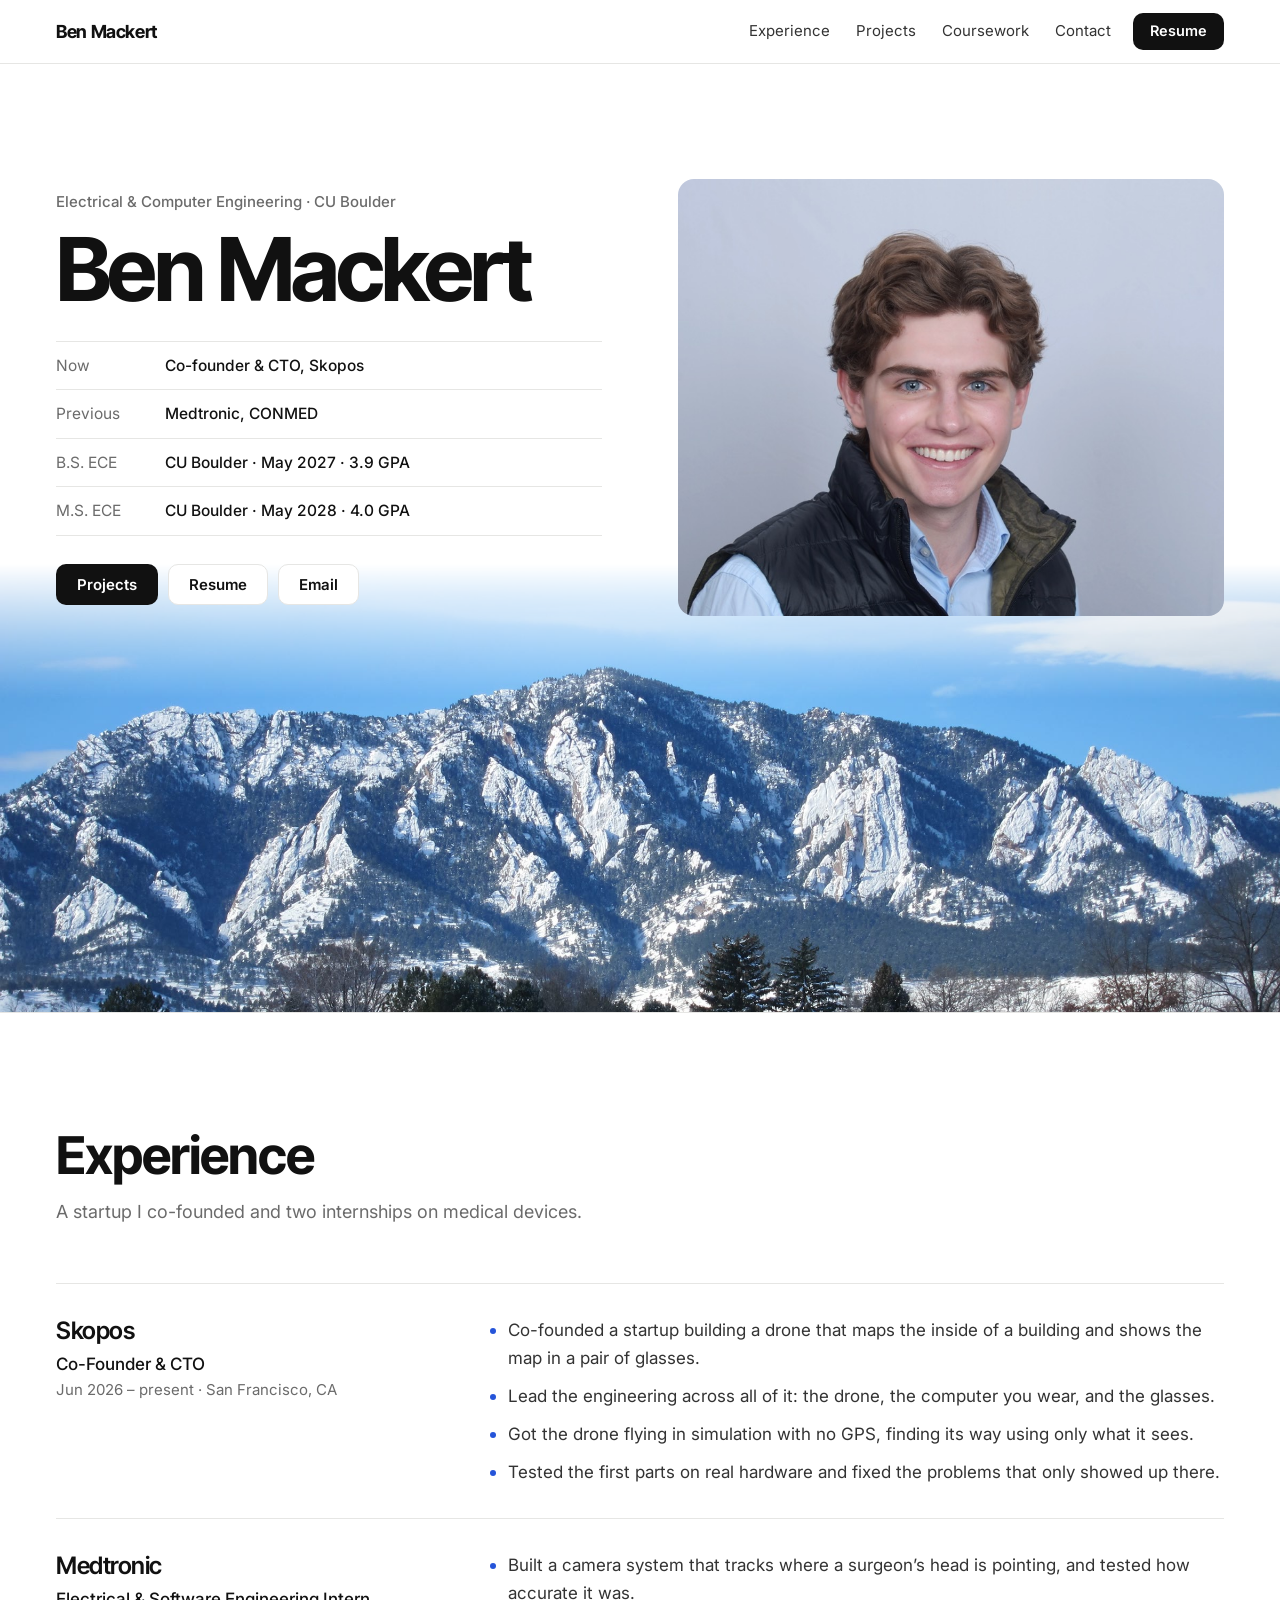
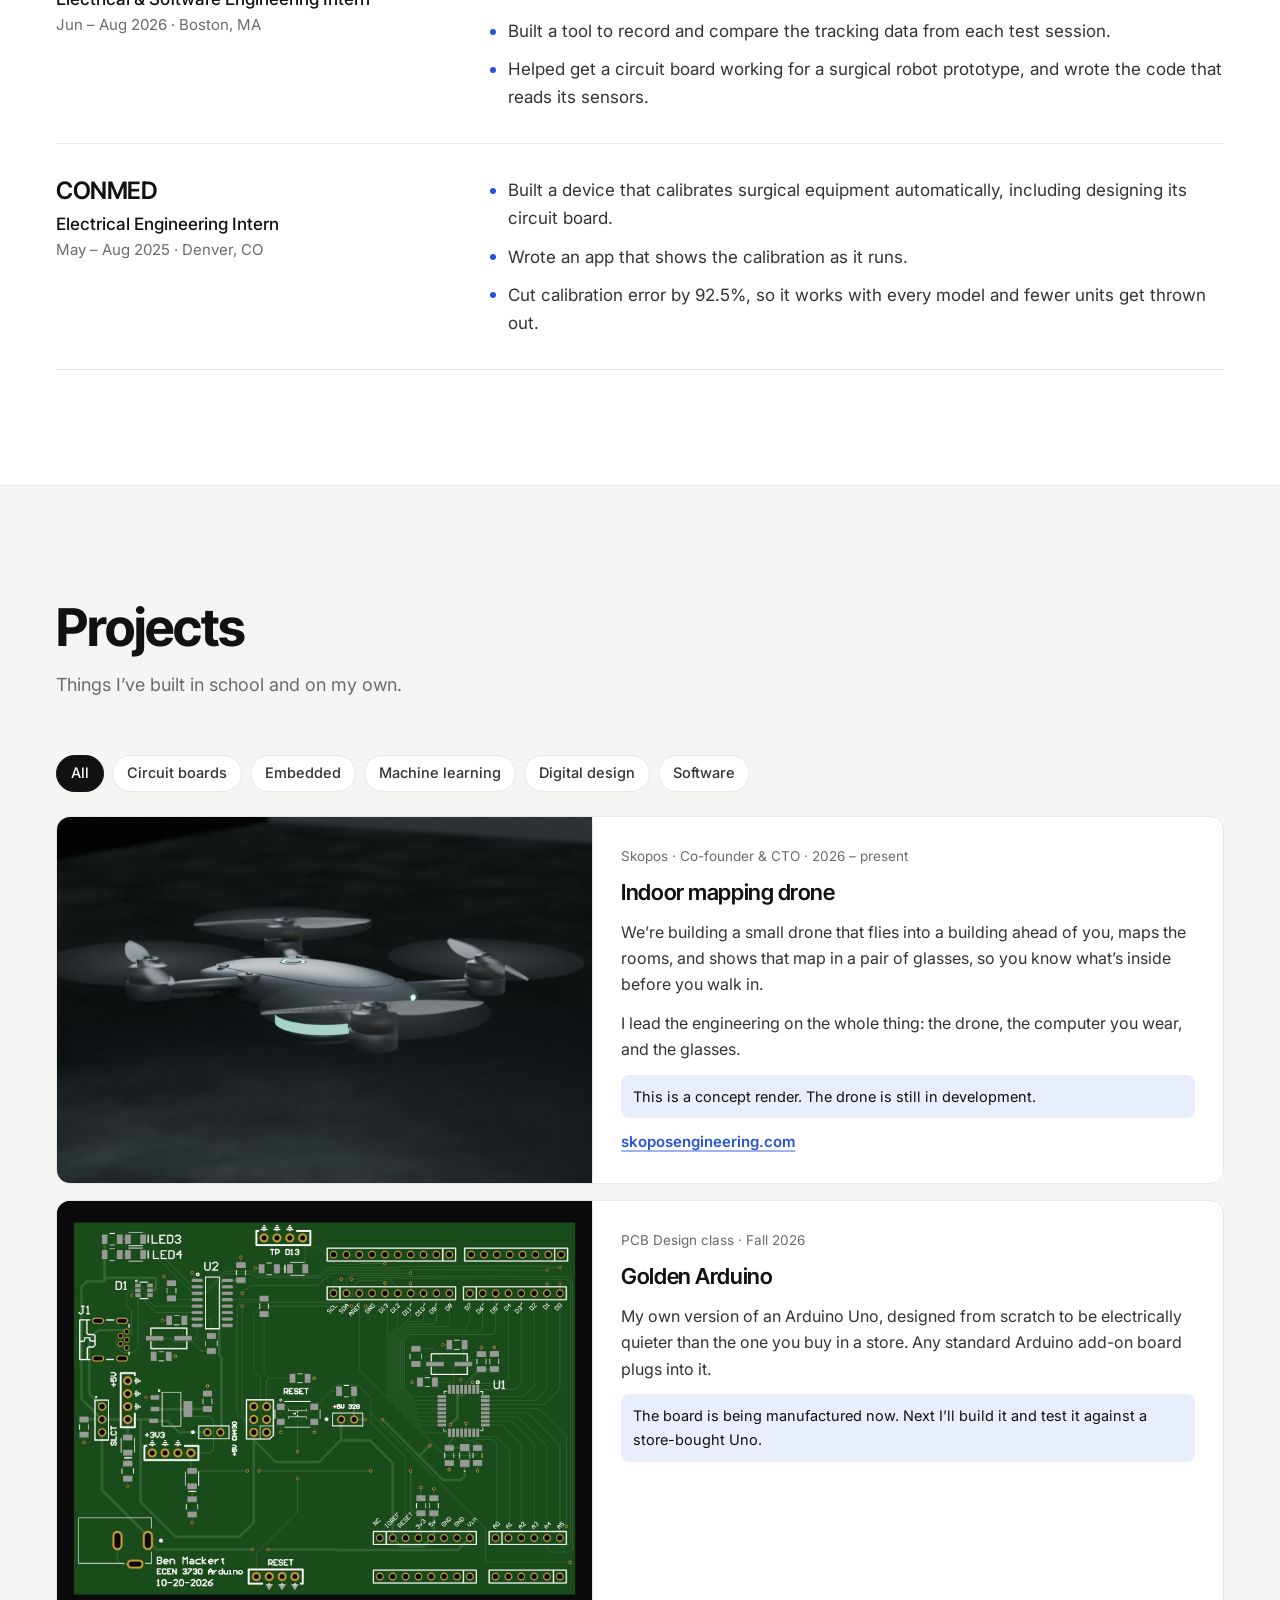
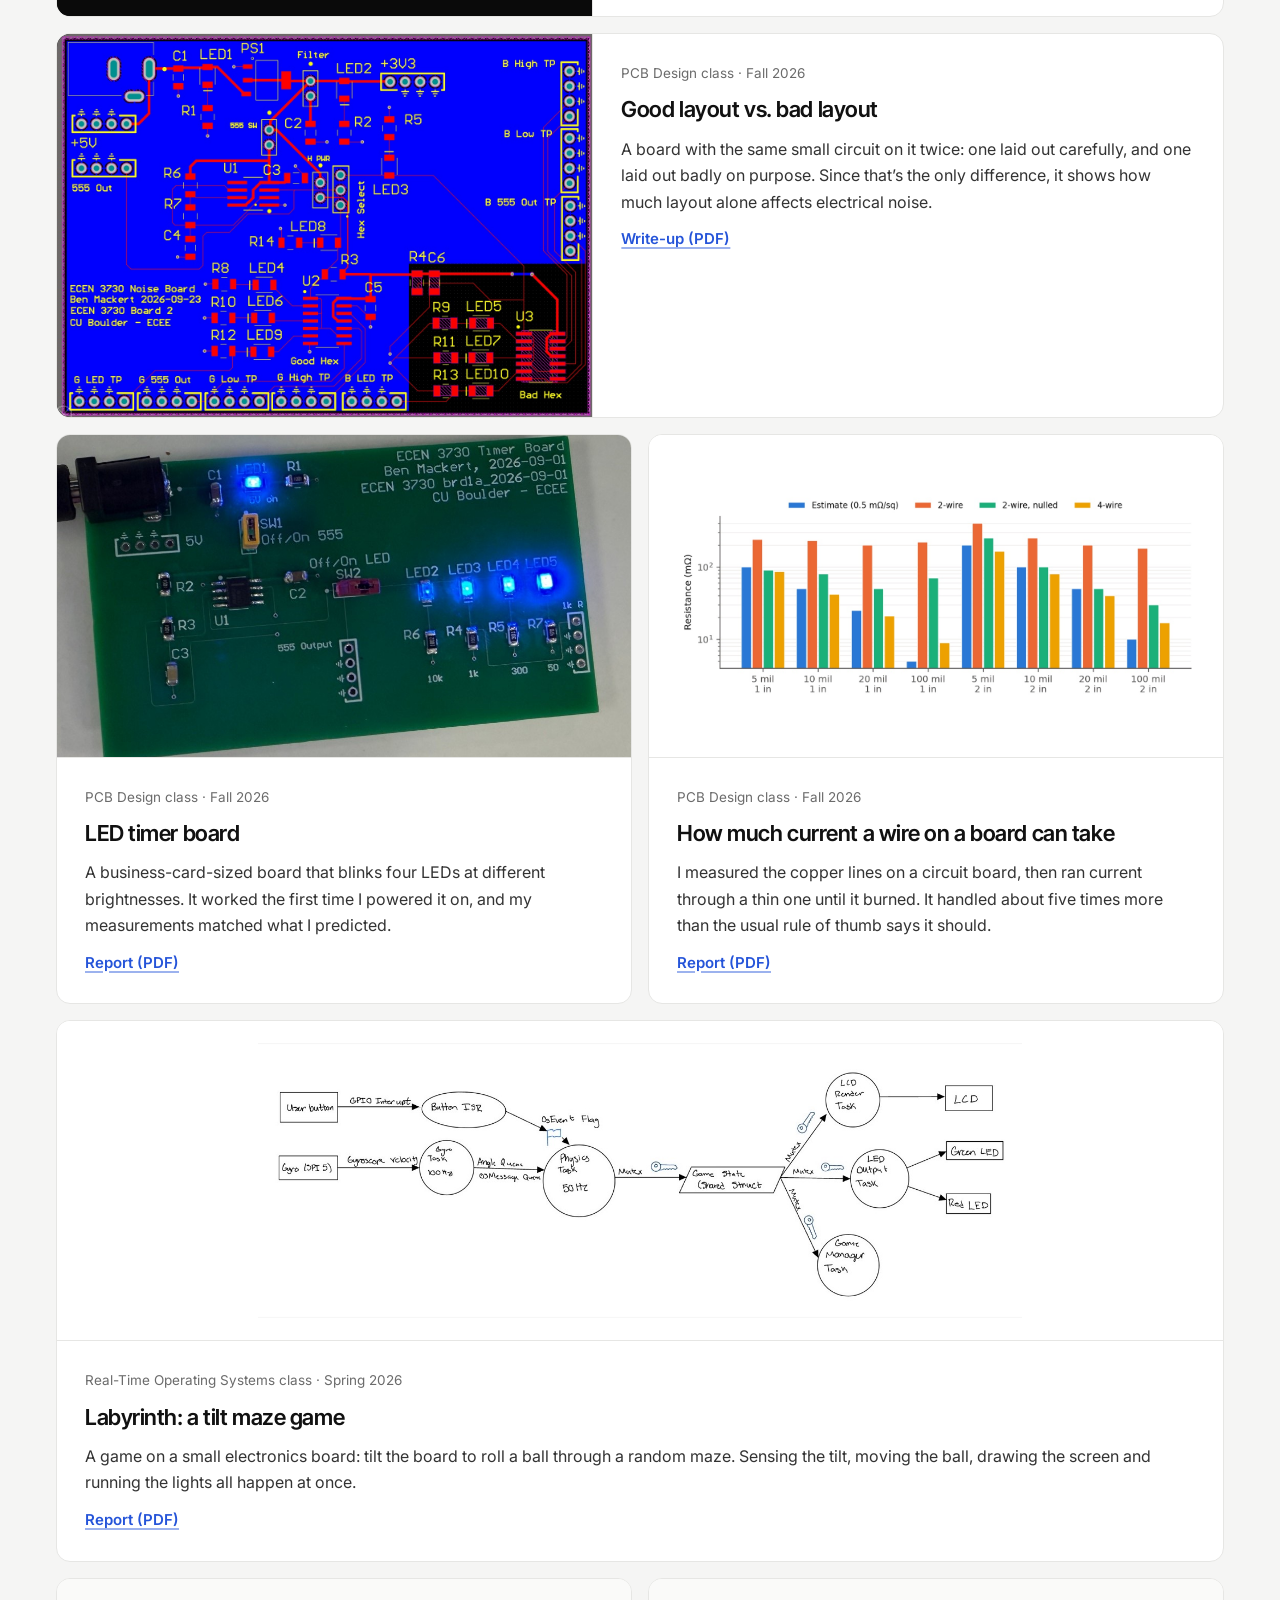
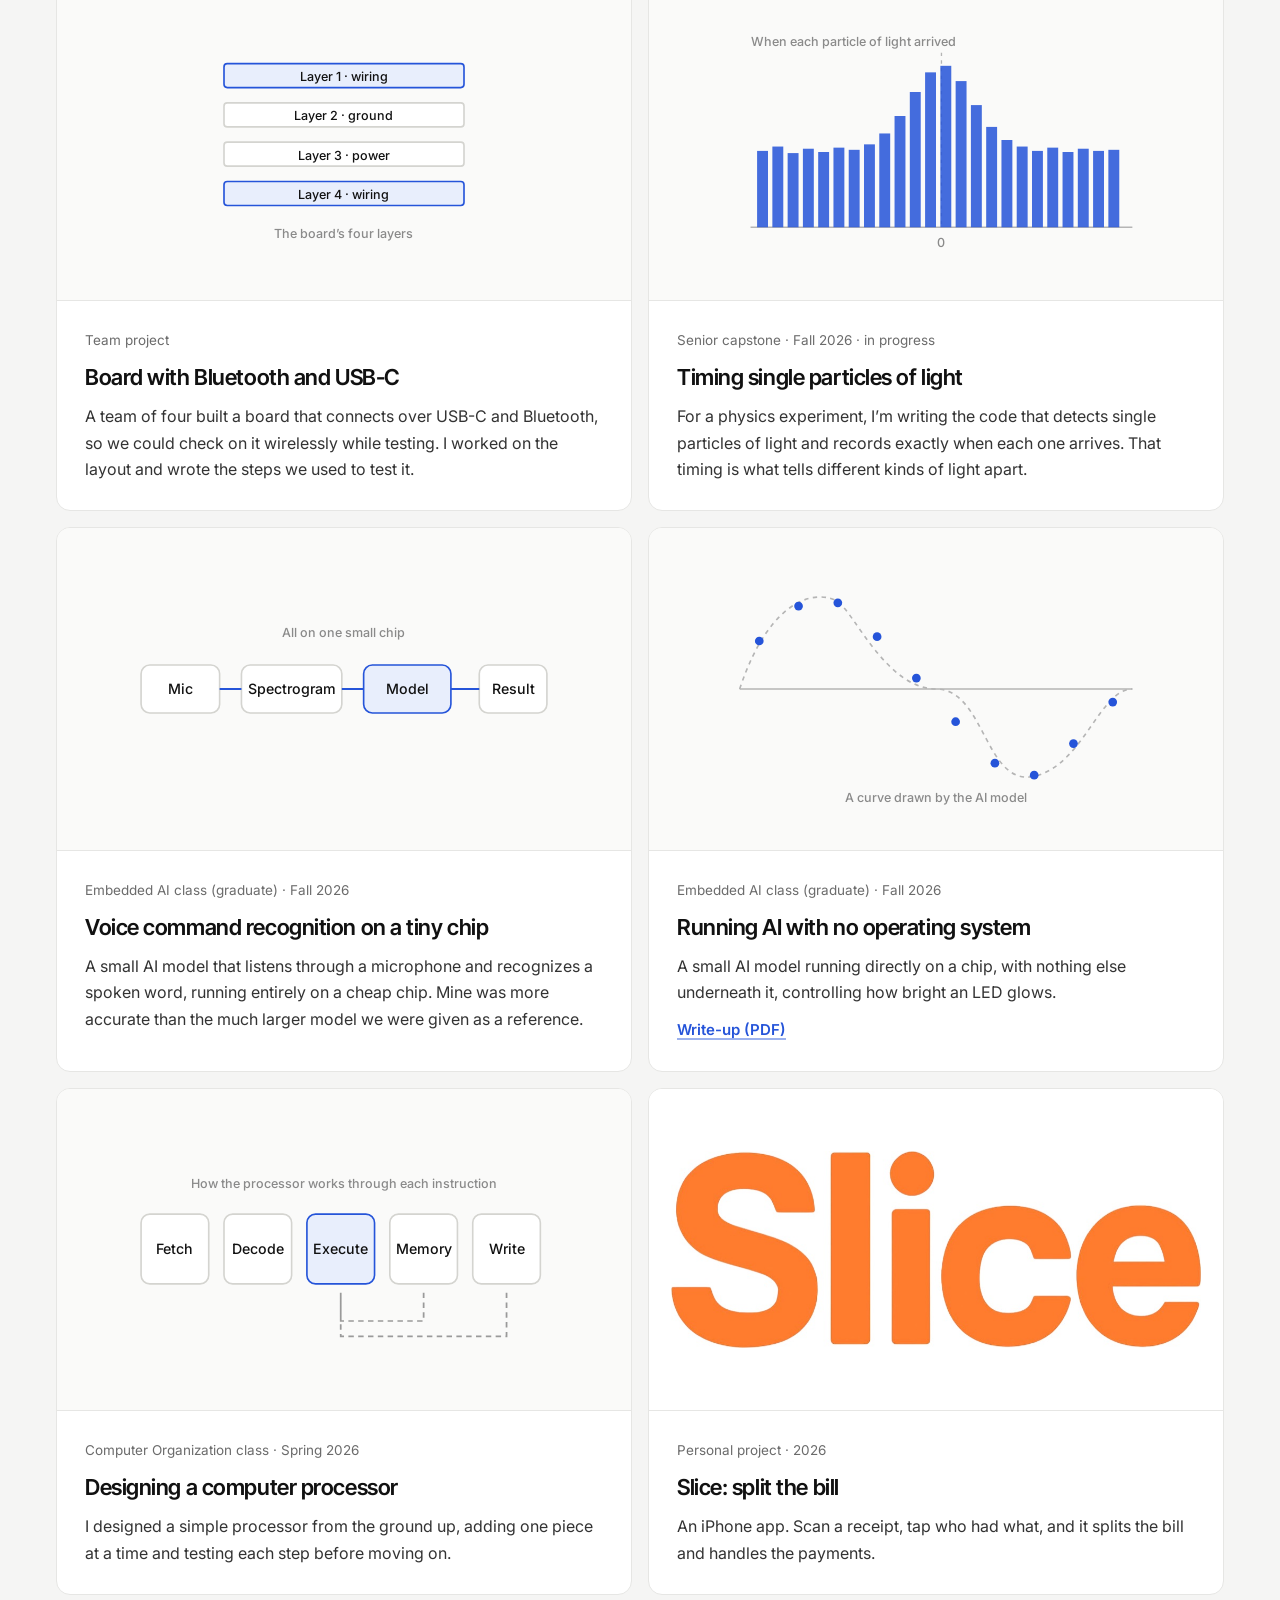
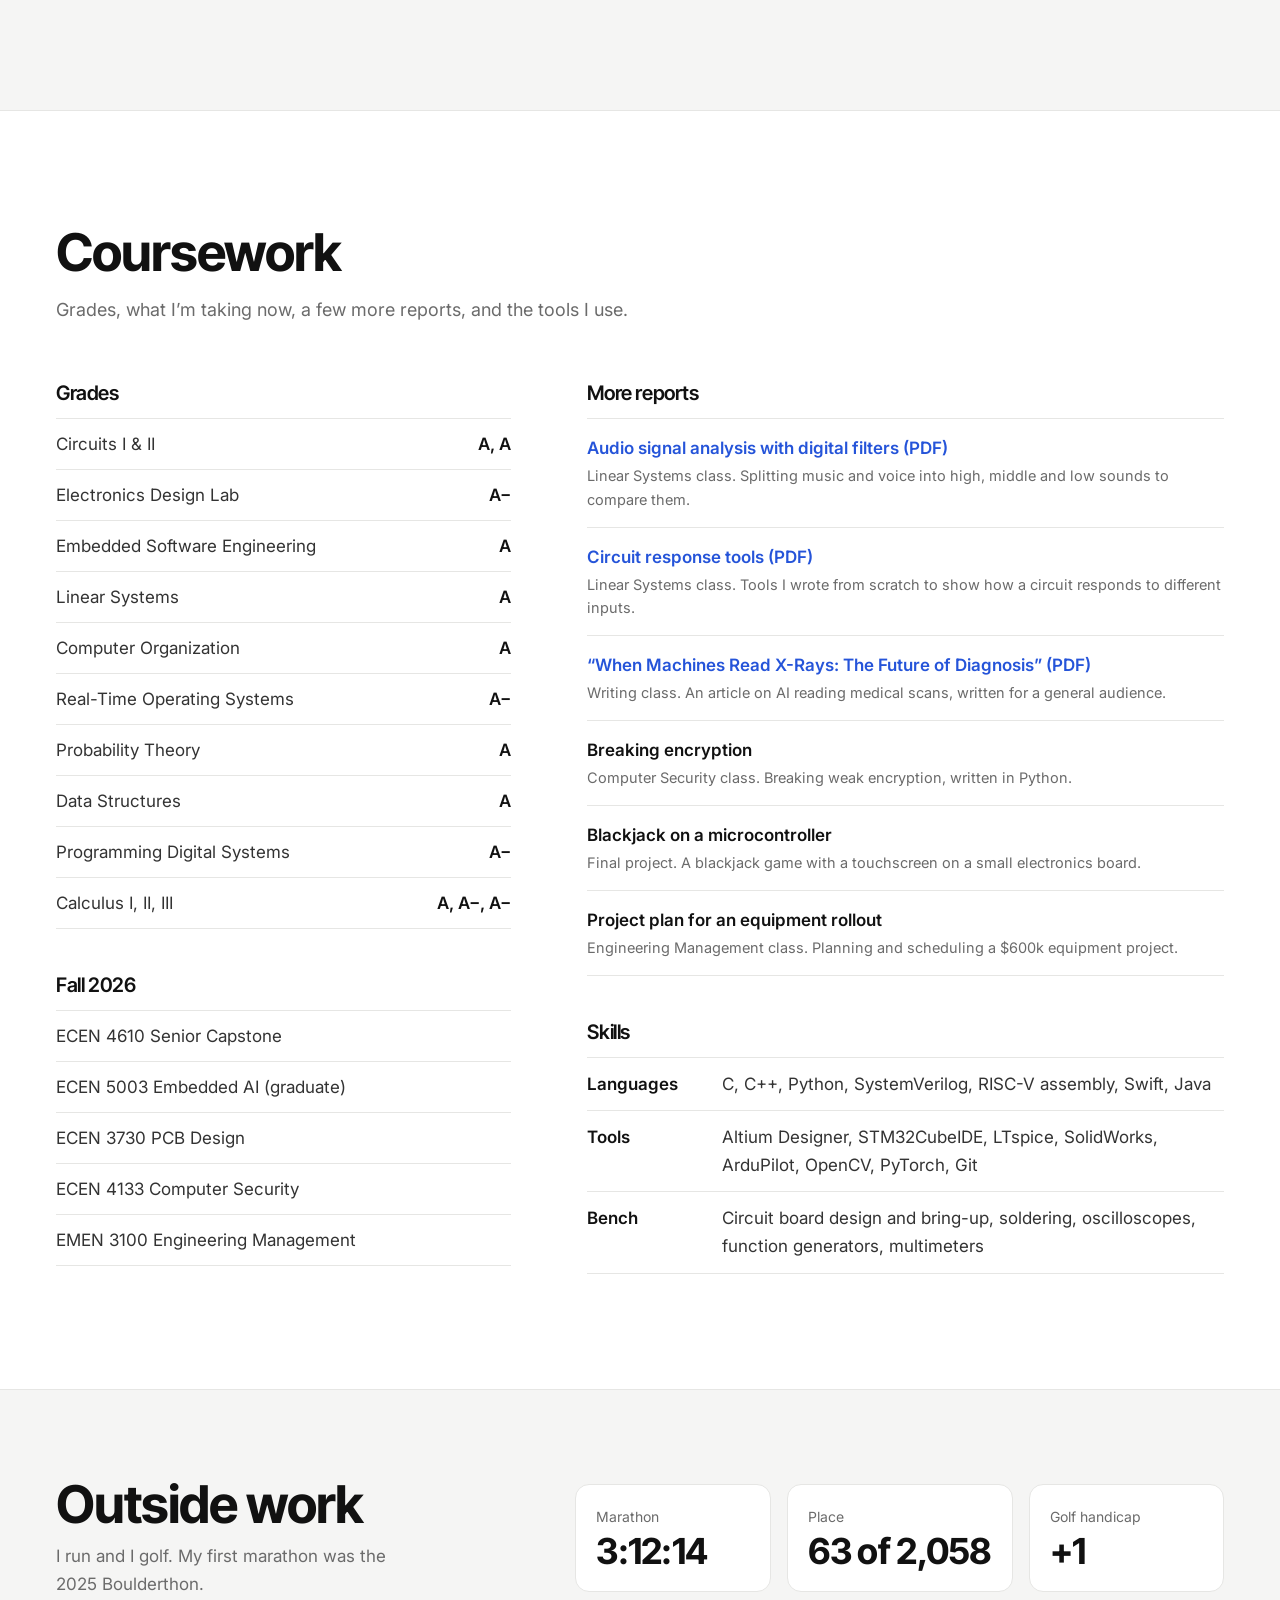
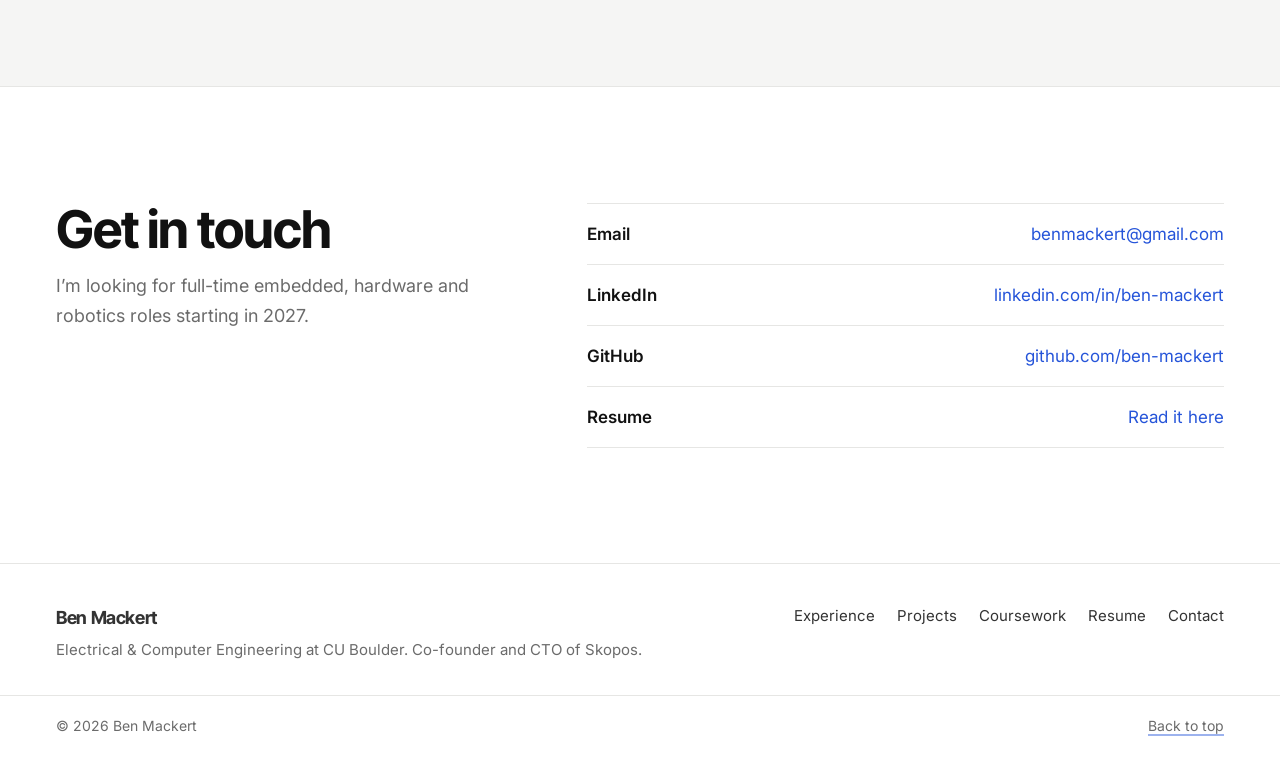
==== commit a152bfa1: "Add a snowy Flatirons photo to the landing section - Public-domain (CC0) photo of the Flatirons in s" ====
--- a/public/index.html
+++ b/public/index.html
@@ -22,7 +22,7 @@
   <link rel="preconnect" href="https://fonts.googleapis.com">
   <link rel="preconnect" href="https://fonts.gstatic.com" crossorigin>
   <link rel="stylesheet" href="https://fonts.googleapis.com/css2?family=Inter:wght@400;500;600&amp;family=Inter+Tight:wght@600;700&amp;display=swap">
-  <link rel="stylesheet" href="styles.css?v=12">
+  <link rel="stylesheet" href="styles.css?v=17">
   <script>document.documentElement.classList.add('js');</script>
 </head>
 <body>
@@ -37,13 +37,14 @@
   <main id="top">
     <!-- HERO -->
     <section class="hero" id="hero" aria-labelledby="hero-h">
+      <img class="hero-bg" src="assets/img/flatirons.jpg?v=2" alt="" aria-hidden="true" width="2400" height="1118">
       <div class="wrap hero-grid">
         <div class="hero-text">
           <p class="kicker">Electrical &amp; Computer Engineering · CU Boulder</p>
           <h1 id="hero-h">Ben Mackert</h1>
           <dl class="glance">
             <div><dt>Now</dt><dd>Co-founder &amp; CTO, Skopos</dd></div>
-            <div><dt>Before</dt><dd>Medtronic, CONMED</dd></div>
+            <div><dt>Previous</dt><dd>Medtronic, CONMED</dd></div>
             <div><dt>B.S. ECE</dt><dd>CU Boulder · May 2027 · 3.9 GPA</dd></div>
             <div><dt>M.S. ECE</dt><dd>CU Boulder · May 2028 · 4.0 GPA</dd></div>
           </dl>
--- a/public/styles.css
+++ b/public/styles.css
@@ -98,7 +98,9 @@
 }
 
 /* ---------- landing ---------- */
-.hero { padding: clamp(56px, 9vw, 120px) 0 clamp(64px, 9vw, 120px); border-bottom: 1px solid var(--rule); }
+.hero { position: relative; isolation: isolate; overflow: hidden; padding: clamp(56px, 9vw, 120px) 0 clamp(230px, 31vw, 480px); border-bottom: 1px solid var(--rule); }
+.hero-bg { position: absolute; z-index: -1; left: 0; right: 0; bottom: 0; width: 100%; height: clamp(260px, 35vw, 540px); object-fit: cover; object-position: 50% 48%; pointer-events: none; user-select: none;
+  -webkit-mask-image: linear-gradient(to bottom, transparent 0%, #000 30%); mask-image: linear-gradient(to bottom, transparent 0%, #000 30%); }
 .hero-grid { display: grid; grid-template-columns: 1fr 1fr; gap: 40px clamp(40px, 6vw, 88px); align-items: center; }
 .kicker { font-size: 15px; font-weight: 500; color: var(--muted); }
 .hero h1 { margin-top: 10px; font-size: clamp(52px, 7vw, 88px); line-height: 1; font-weight: 700; letter-spacing: -.04em; }
@@ -107,6 +109,7 @@
 .glance div { display: grid; grid-template-columns: 6em 1fr; gap: 16px; padding: 11px 0; border-bottom: 1px solid var(--rule); font-size: 15.5px; }
 .glance dt { color: var(--muted); }
 .glance dd { color: var(--ink); font-weight: 500; }
+@media (max-width: 480px) { .glance div { grid-template-columns: 4.8em 1fr; gap: 10px; font-size: 14.5px; } }
 .hero .btns { margin-top: 28px; }
 .portrait { border-radius: 16px; overflow: hidden; background: var(--bg-alt); aspect-ratio: 5 / 4; }
 .portrait img { width: 100%; height: 100%; object-fit: cover; }
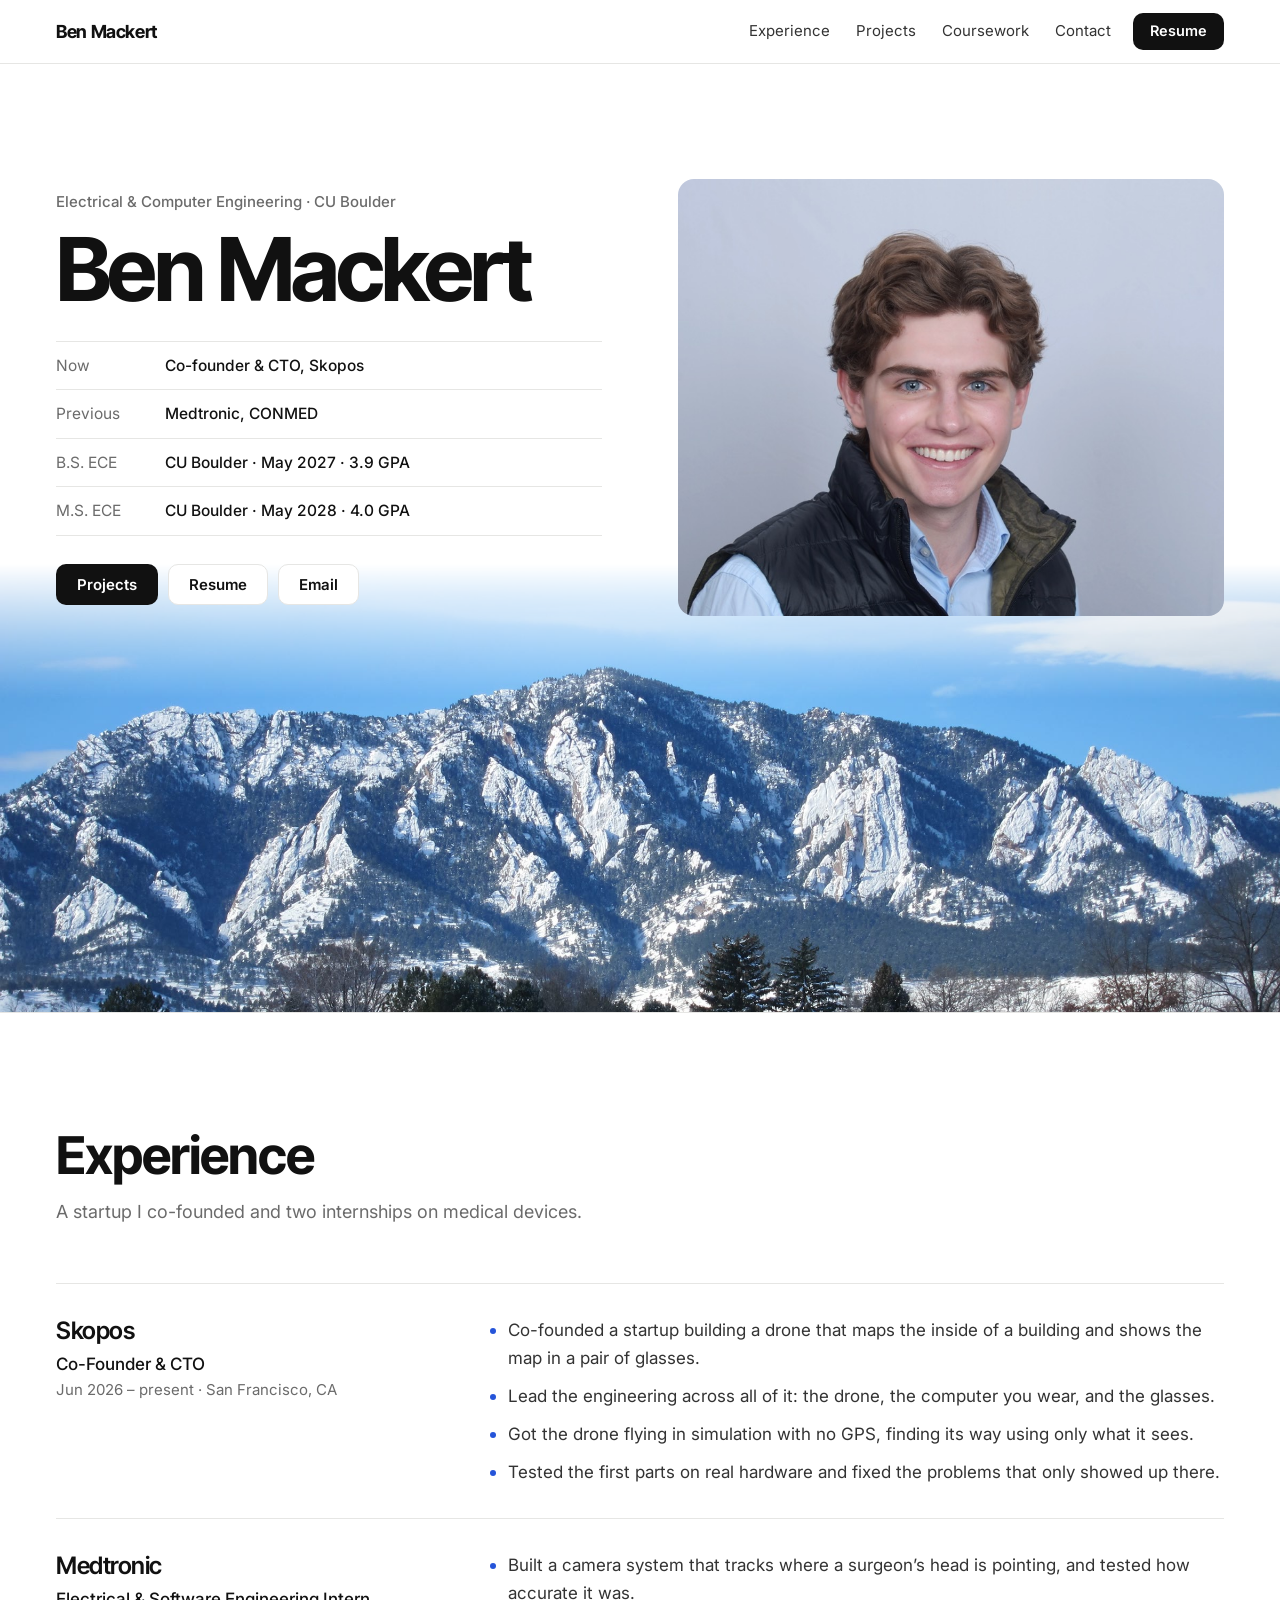
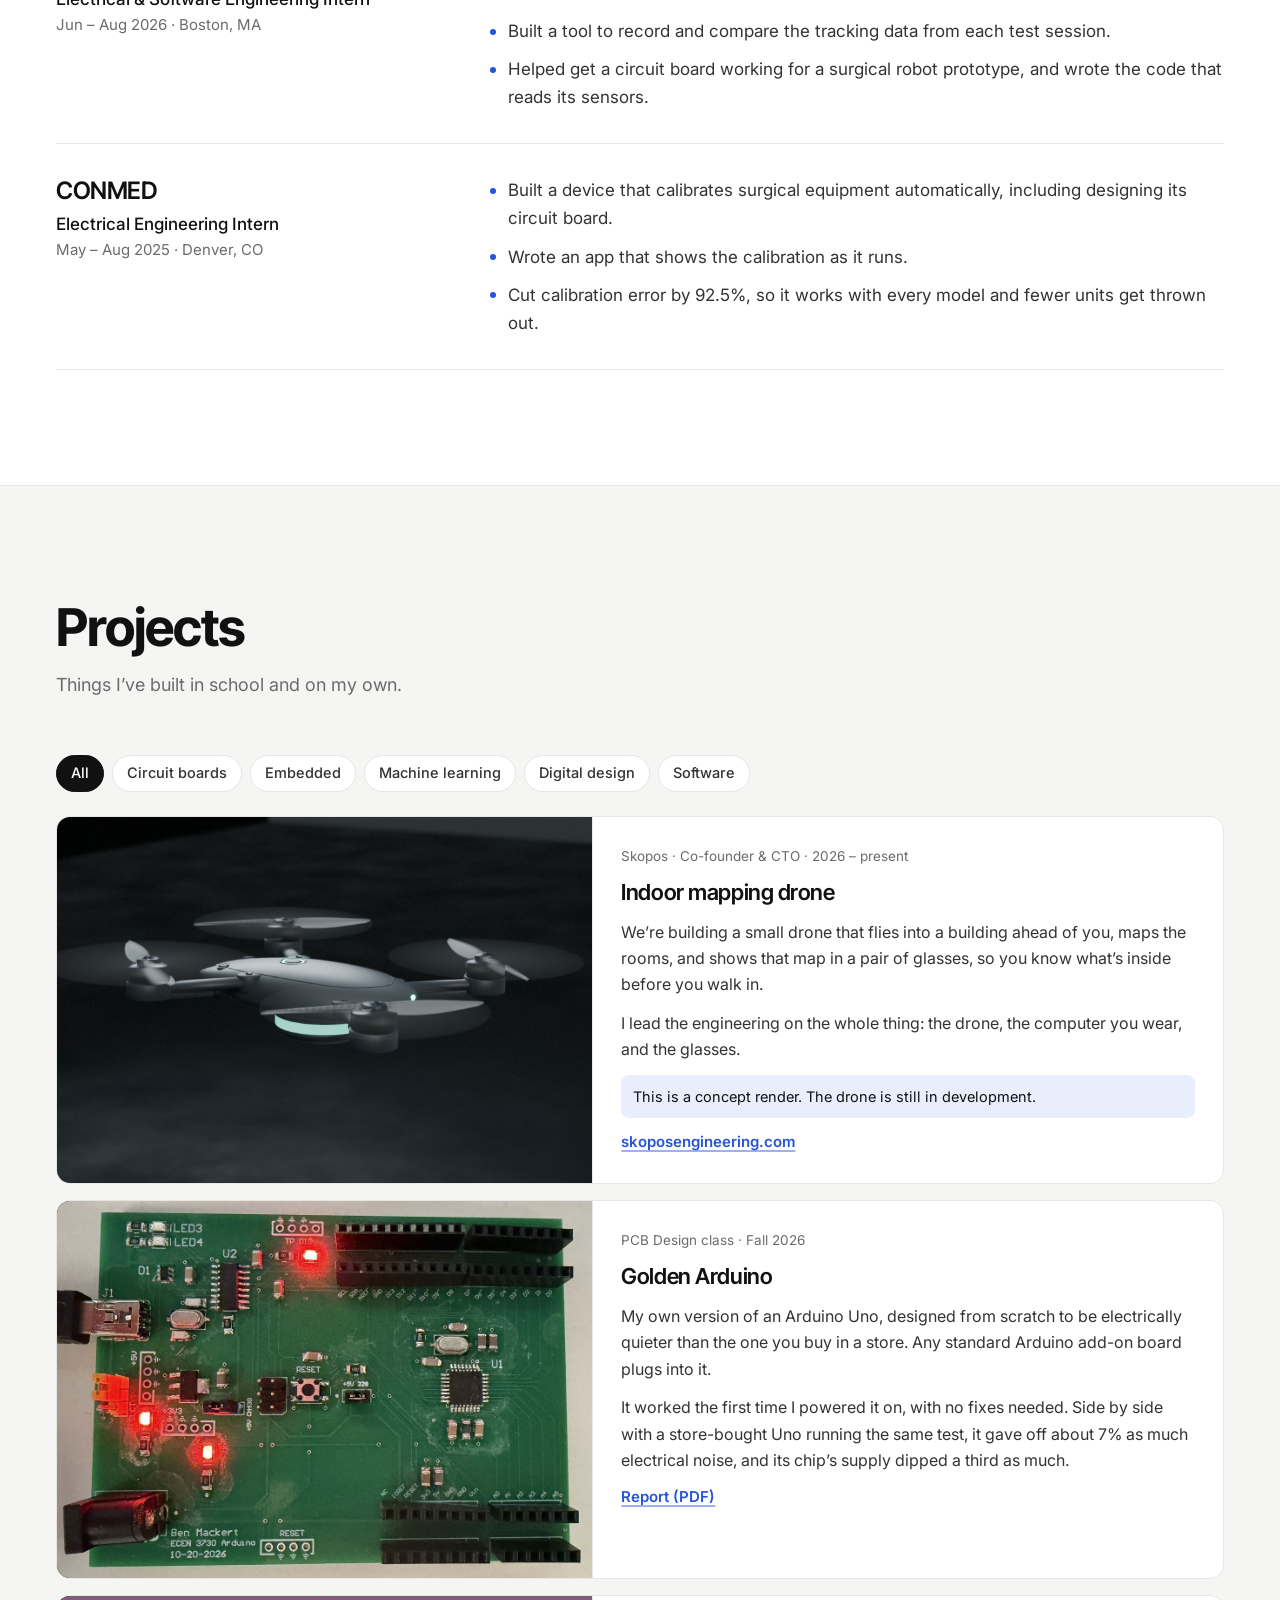
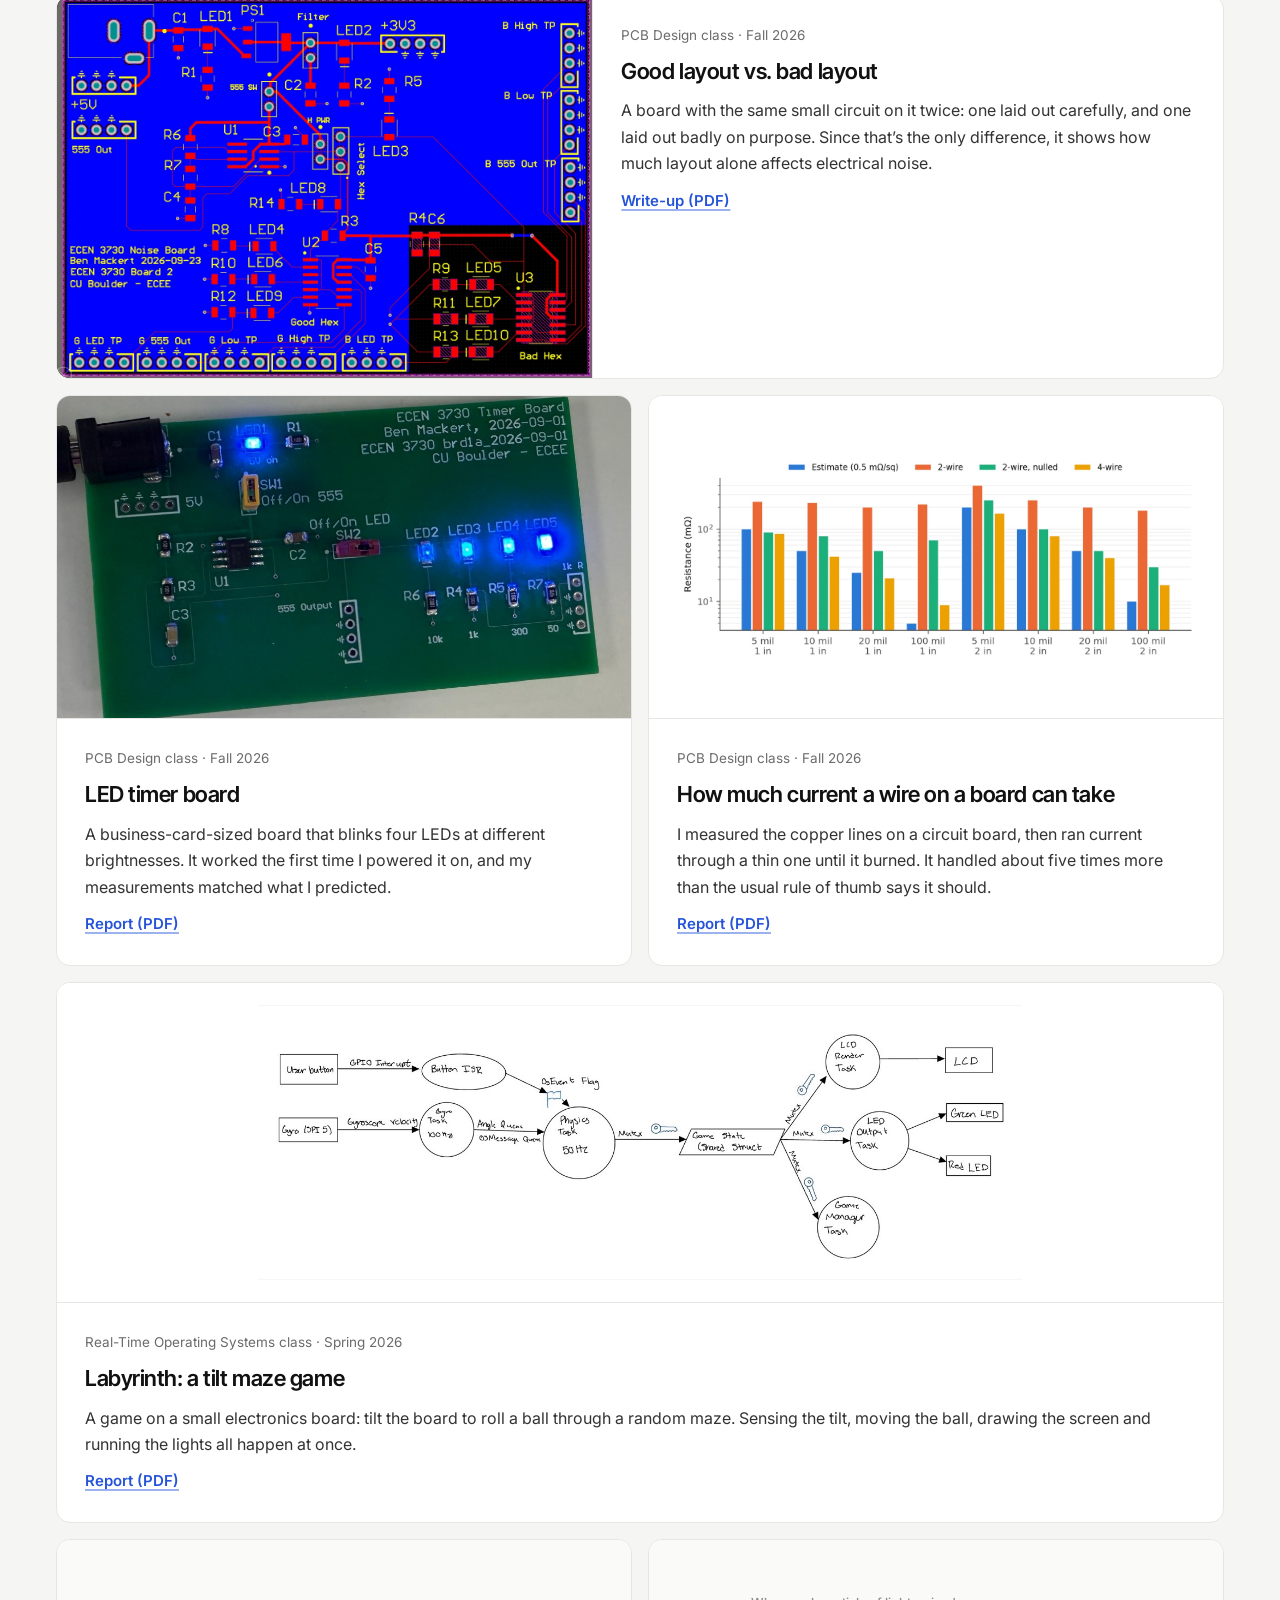
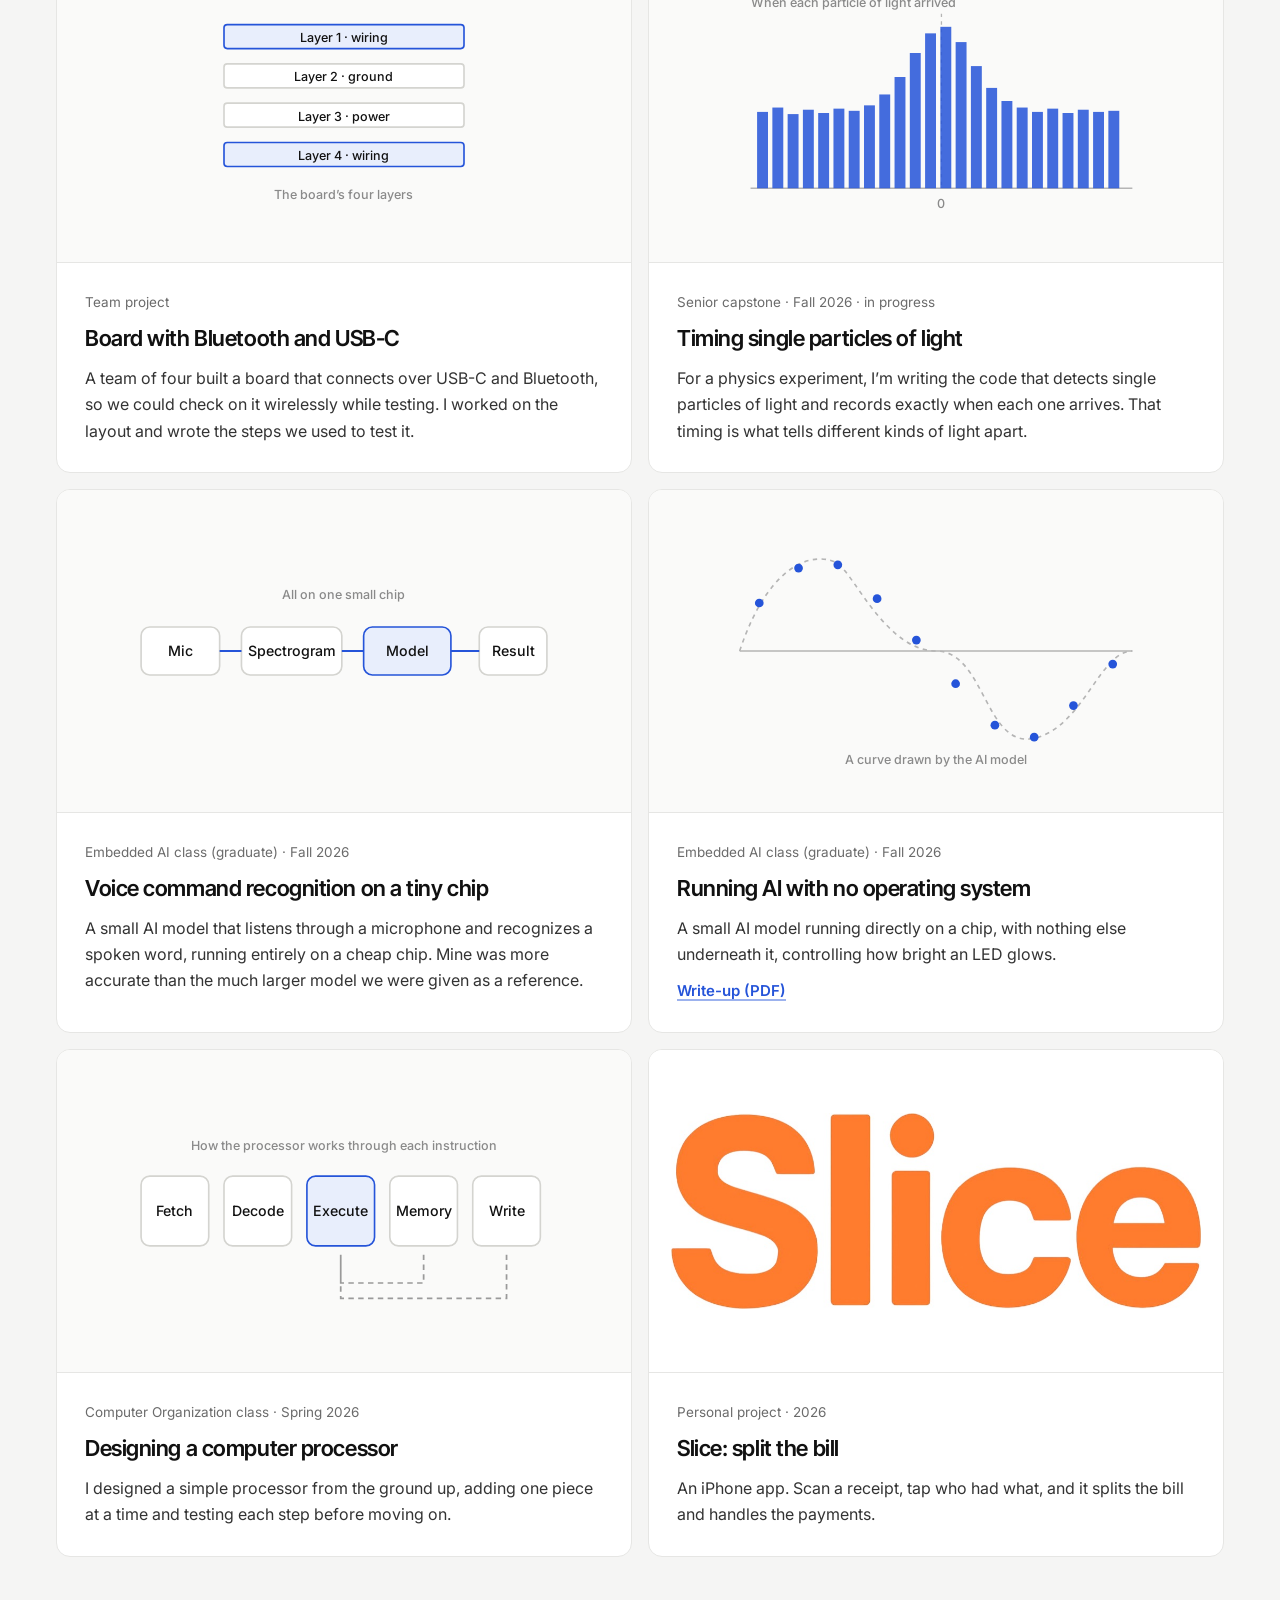
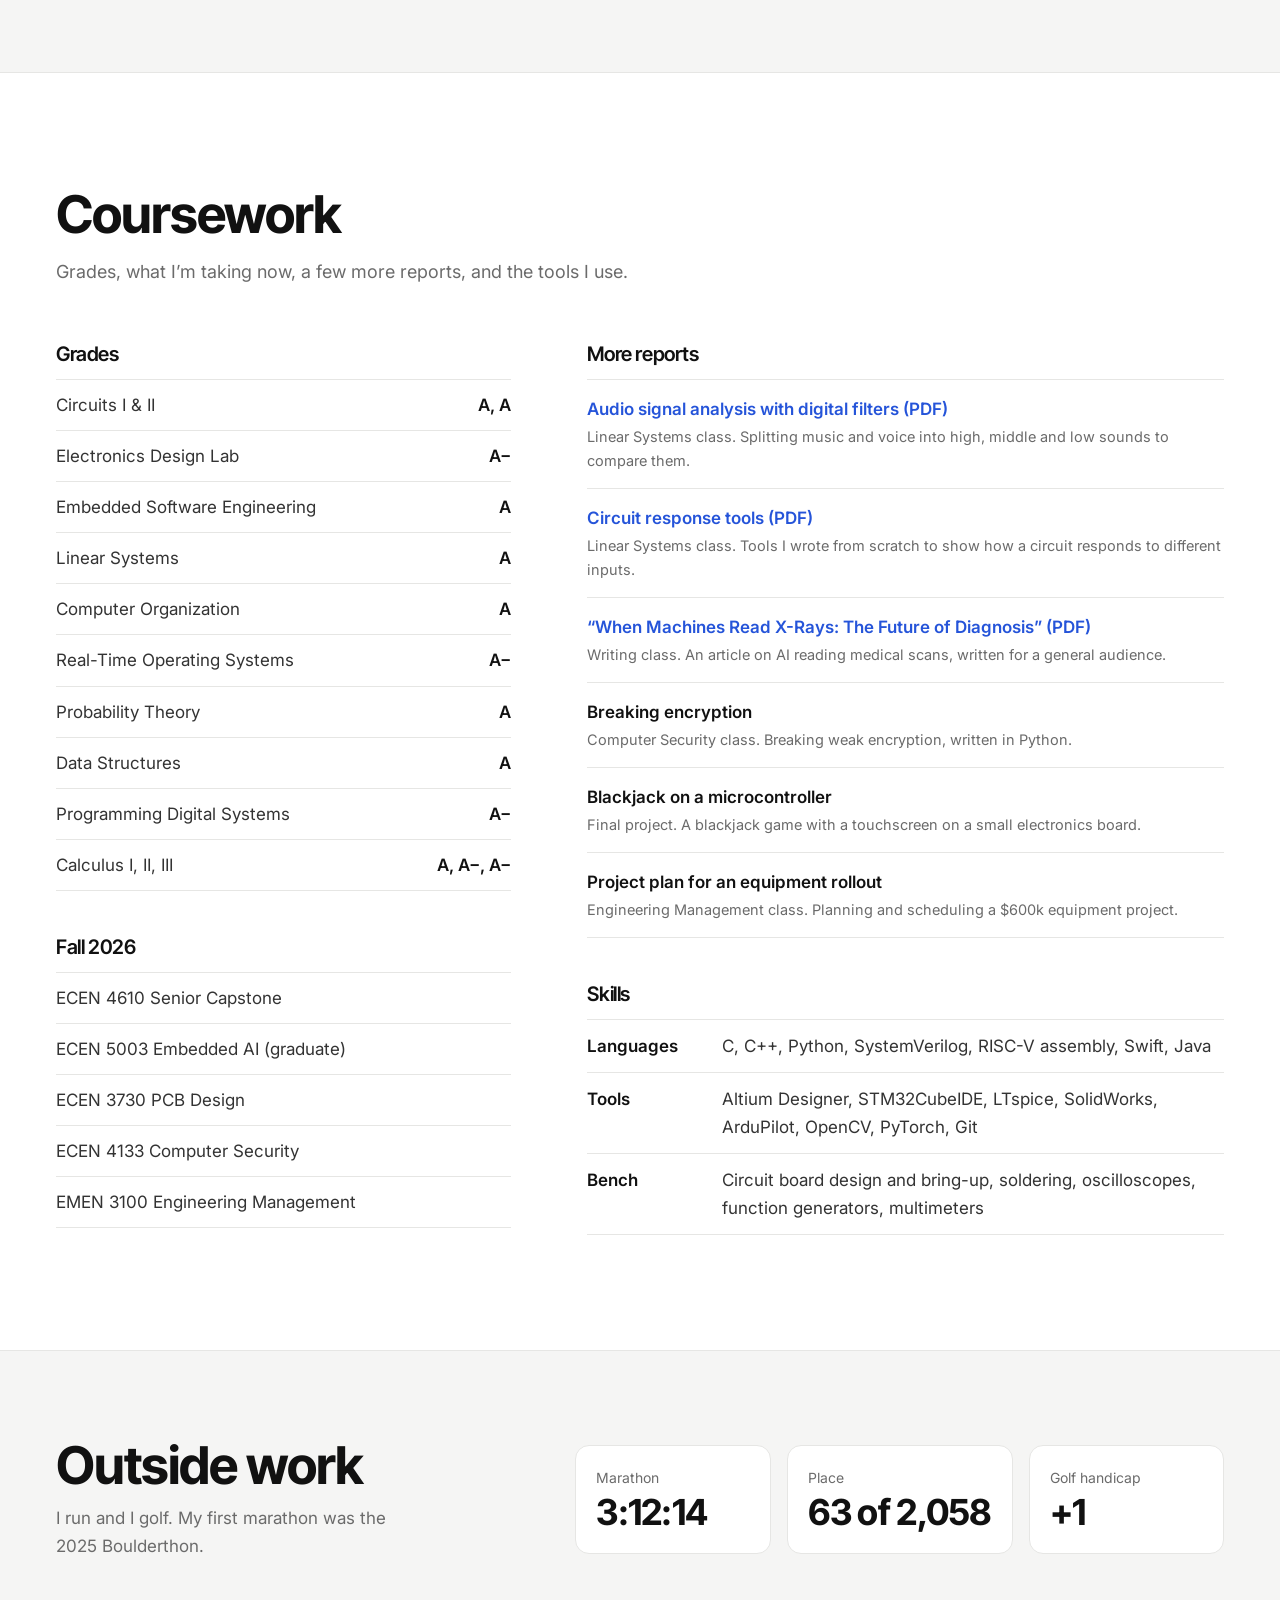
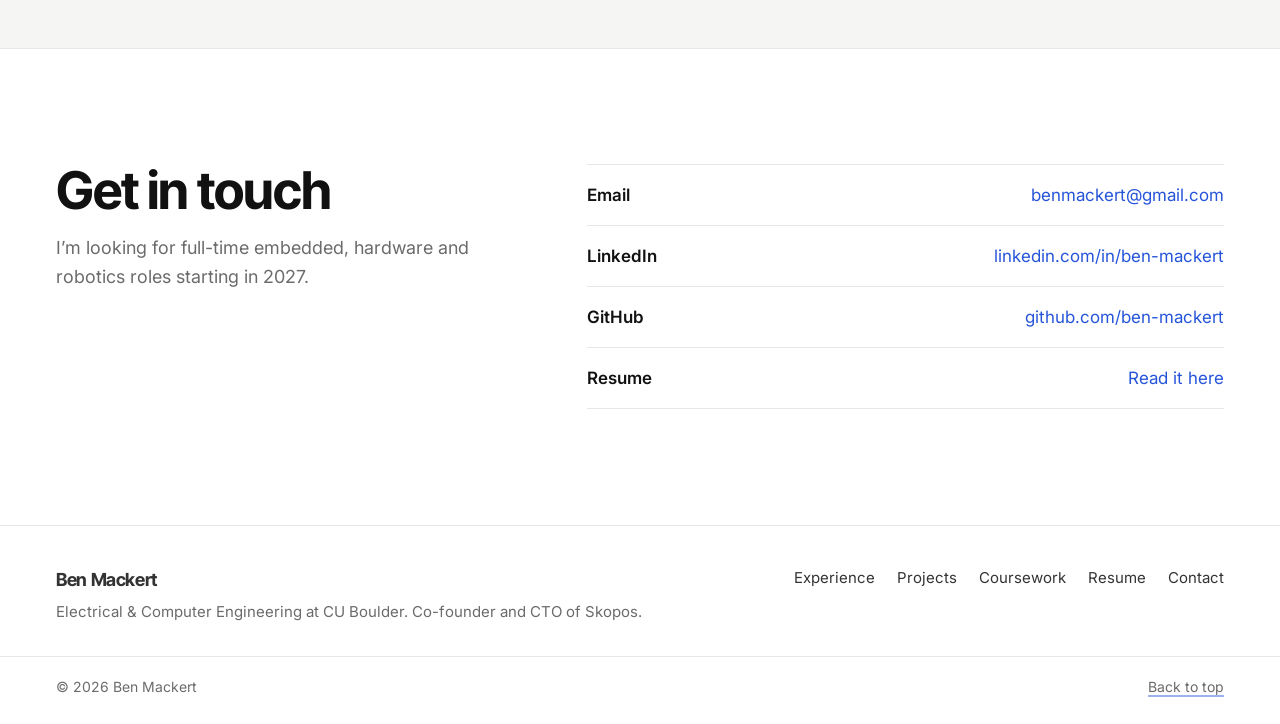
==== commit 451a6a92: "Update Board 3 card with assembled board and test results Swap the Gerber render for a photo of the " ====
--- a/public/index.html
+++ b/public/index.html
@@ -143,12 +143,13 @@
 
           <!-- Board 3 -->
           <article class="card wide rise" id="golden-arduino" data-cat="pcb">
-            <div class="card-media fit"><img src="assets/img/board3_top.jpg" alt="Top side of the Golden Arduino board rendered from its Gerbers, with the ATmega328P, CH340G, USB Mini-B jack and Uno-style header rows" loading="lazy" width="1600" height="1240"></div>
+            <div class="card-media fit"><img src="assets/img/board3.jpg" alt="The assembled Golden Arduino board running from USB, with its power, 3.3 V and D13 LEDs lit, the ATmega328P, CH340G and Uno-style header rows" loading="lazy" width="1230" height="865"></div>
             <div class="card-body">
               <p class="from">PCB Design class · Fall 2026</p>
               <h3>Golden Arduino</h3>
               <p>My own version of an Arduino Uno, designed from scratch to be electrically quieter than the one you buy in a store. Any standard Arduino add-on board plugs into it.</p>
-              <p class="next">The board is being manufactured now. Next I’ll build it and test it against a store-bought Uno.</p>
+              <p>It worked the first time I powered it on, with no fixes needed. Side by side with a store-bought Uno running the same test, it gave off about 7% as much electrical noise, and its chip’s supply dipped a third as much.</p>
+              <a class="link" href="assets/docs/ECEN3730_Board3_Golden_Arduino_Report.pdf" target="_blank" rel="noopener">Report (PDF)</a>
             </div>
           </article>
 
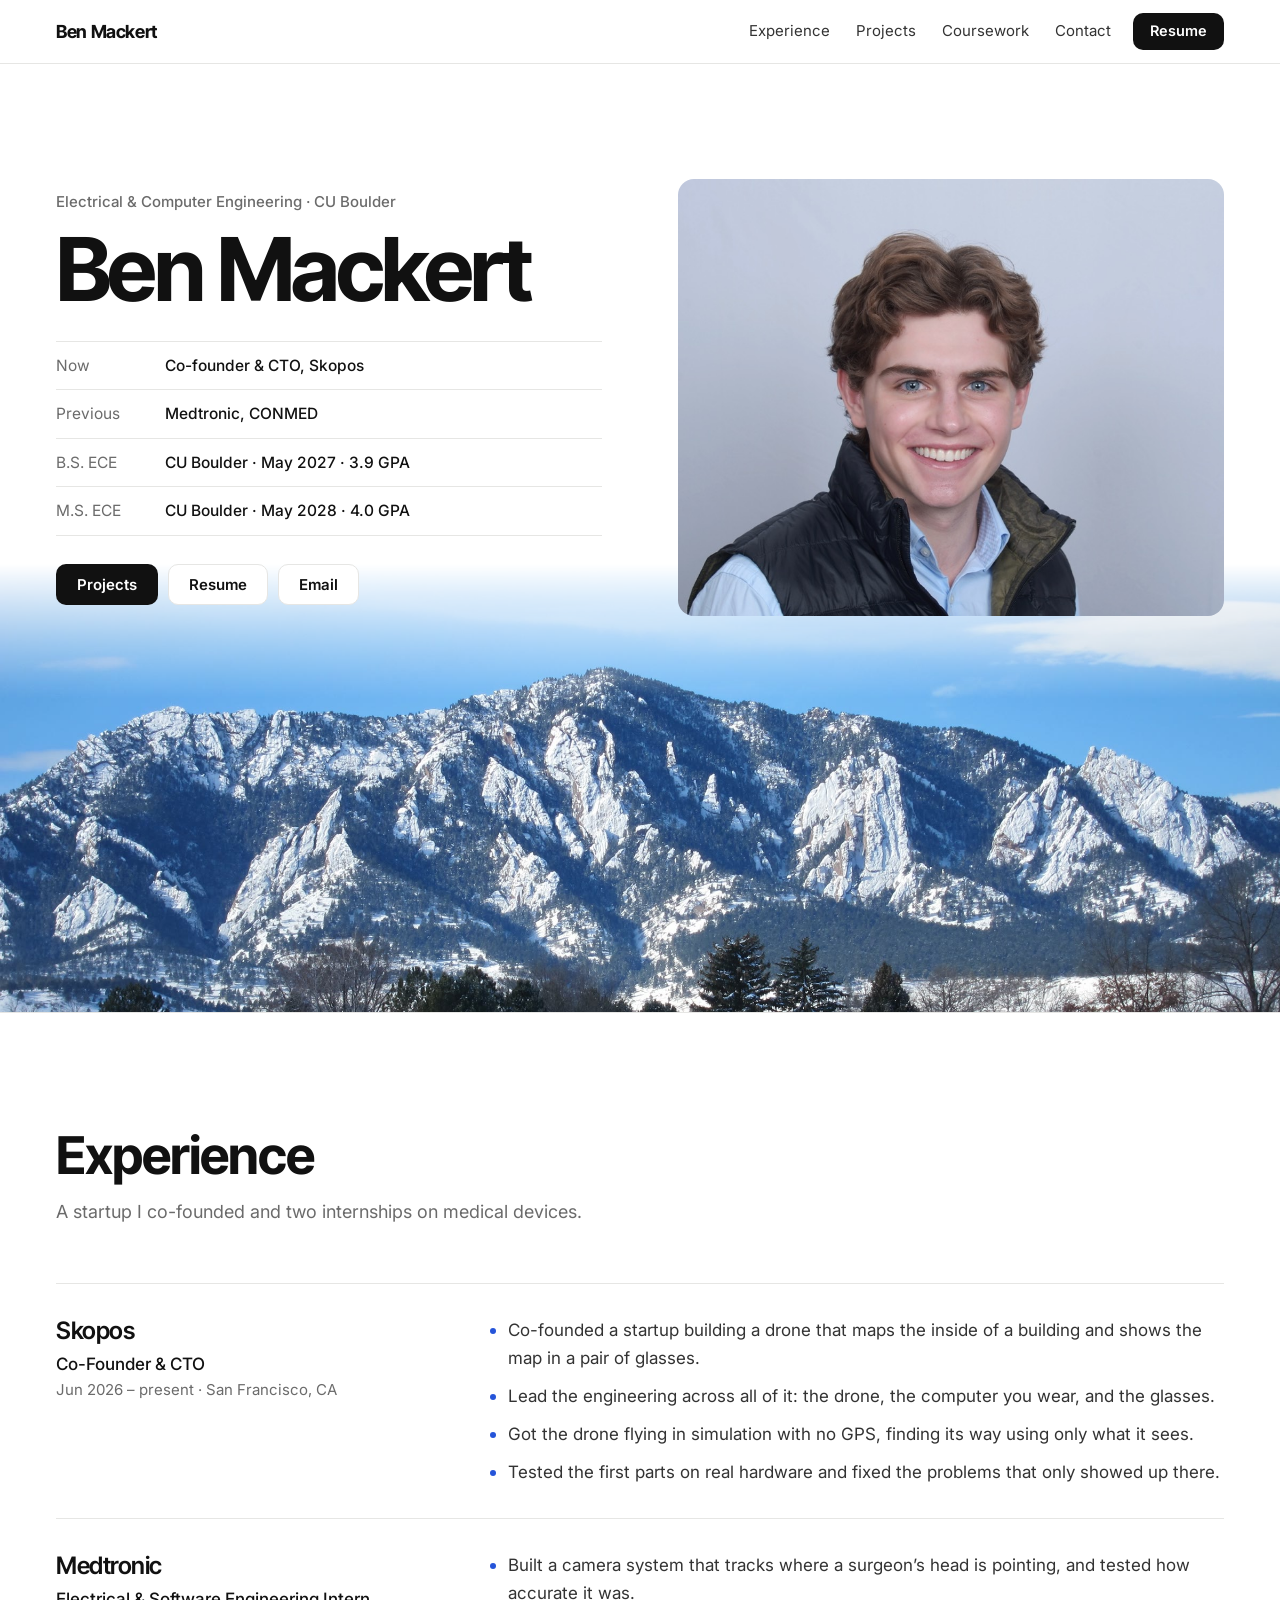
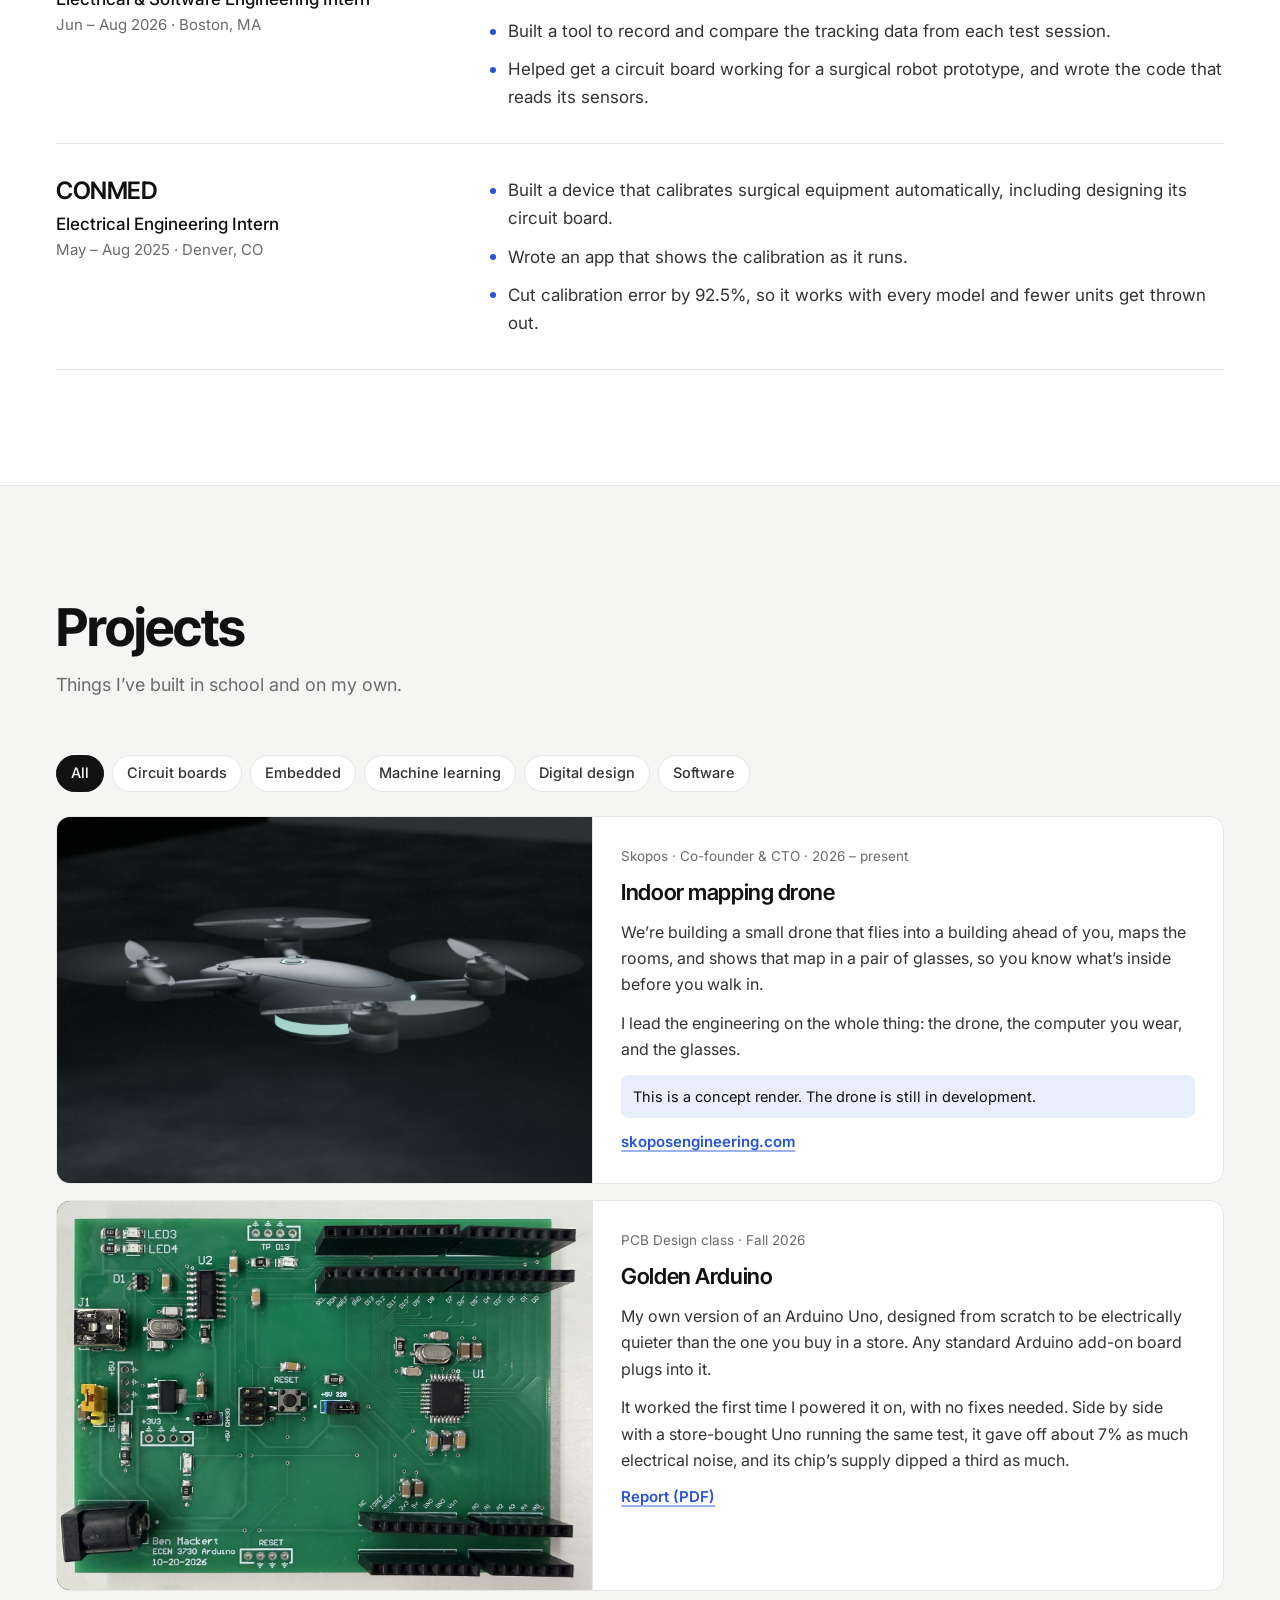
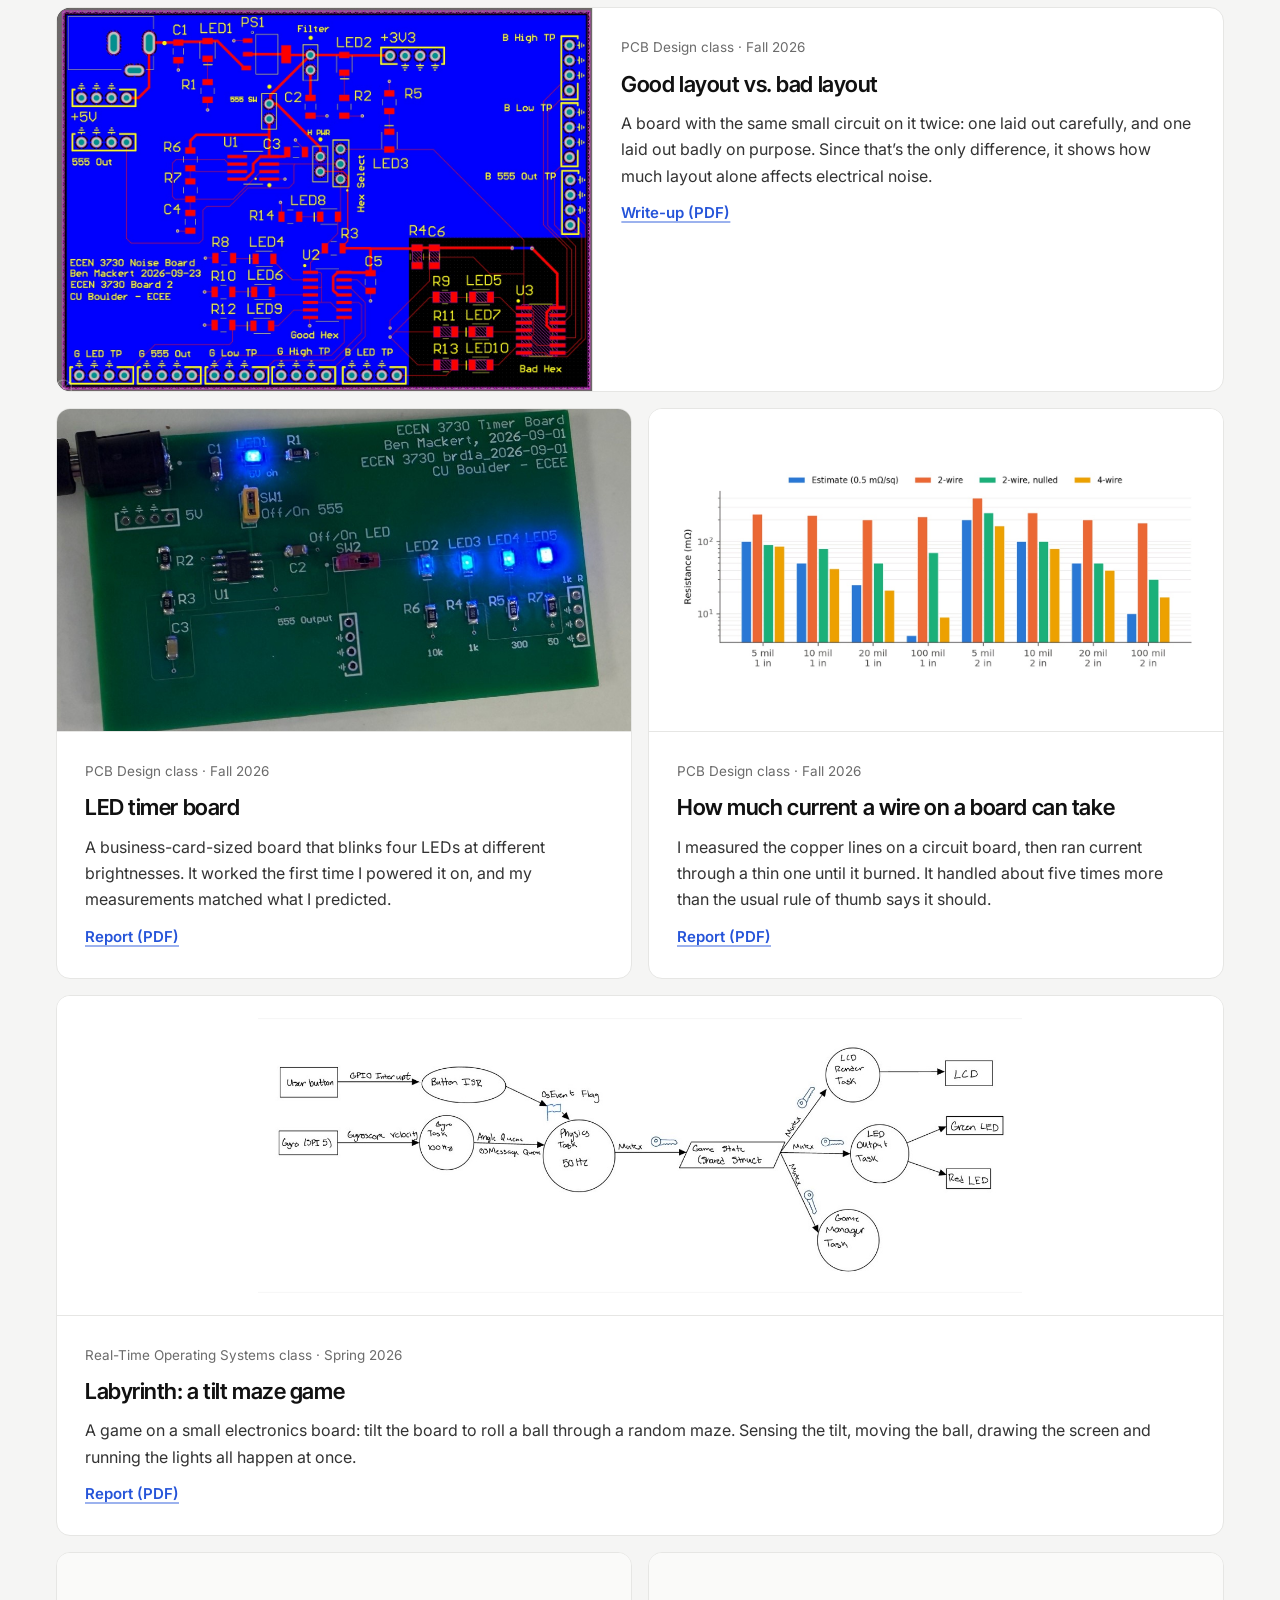
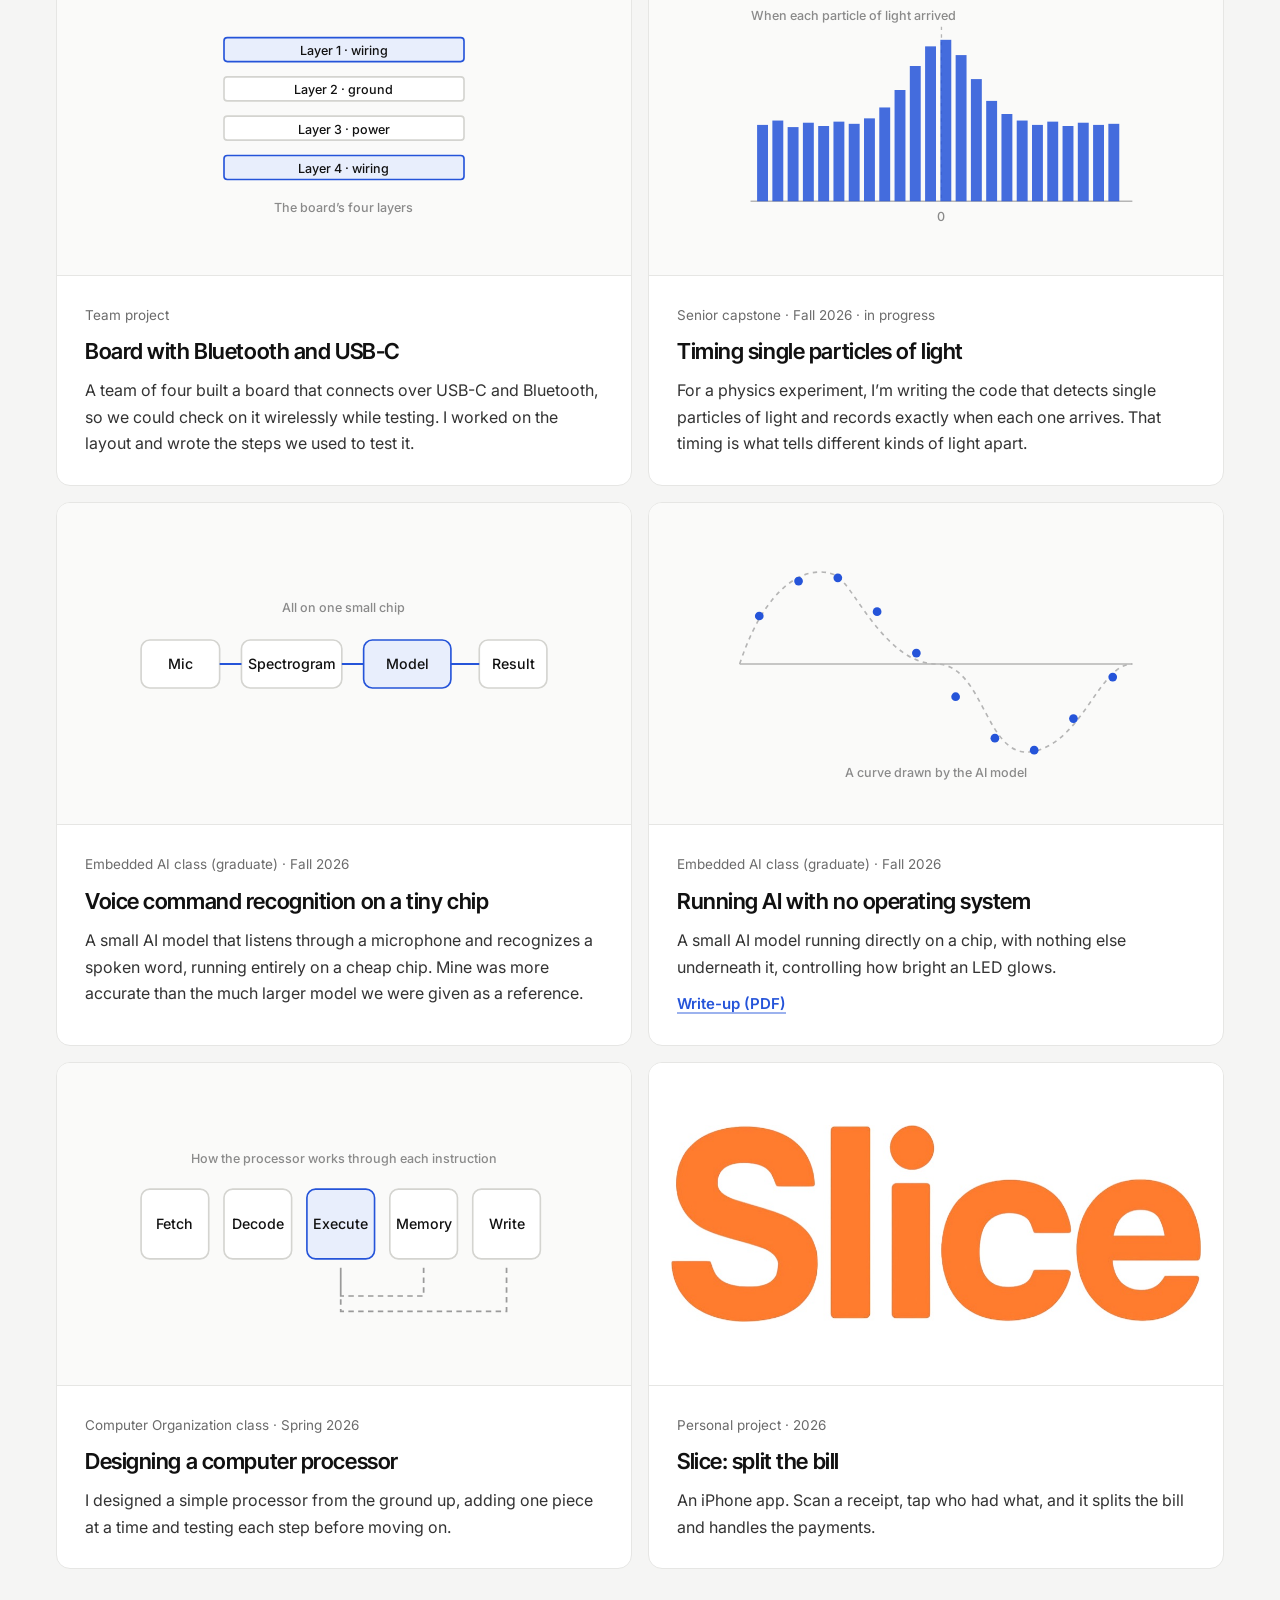
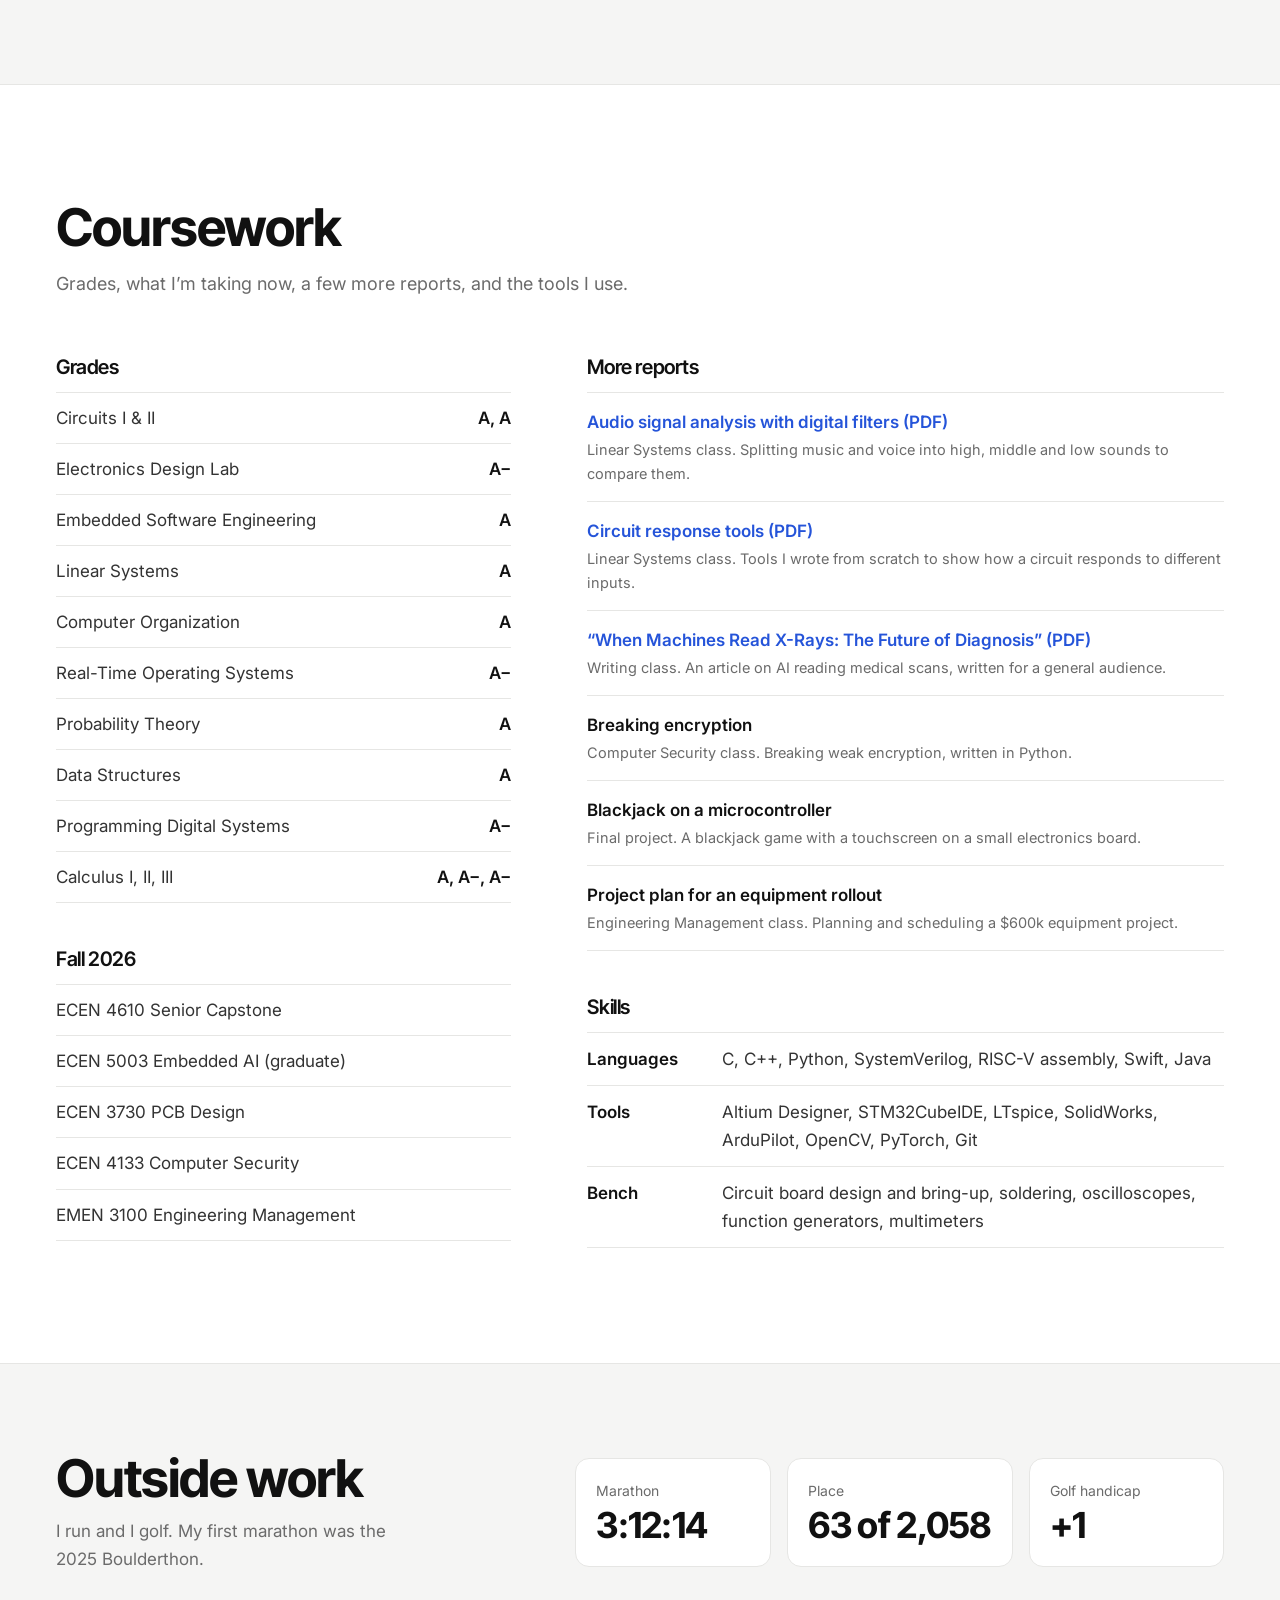
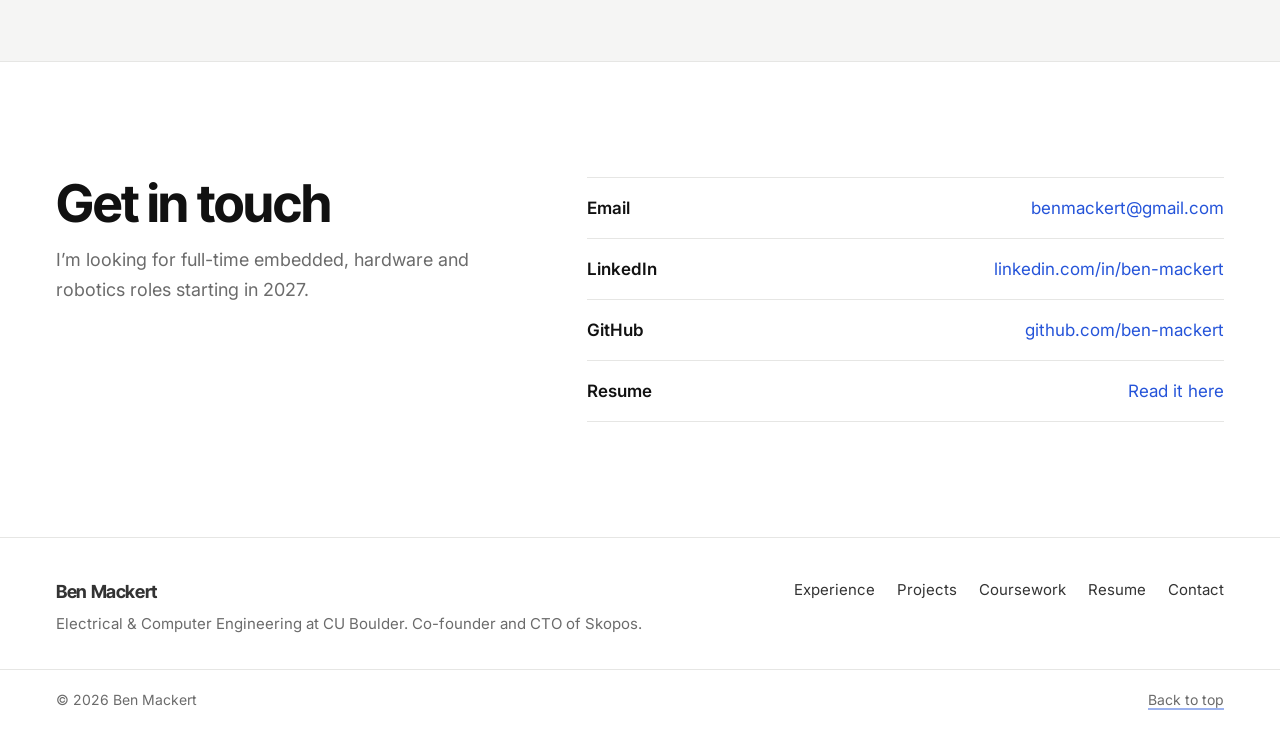
==== commit 22bcce6d: "Use a straightened top-down photo for the Board 3 card Co-Authored-By: Claude Opus 5.5 <noreply@anth" ====
--- a/public/index.html
+++ b/public/index.html
@@ -143,7 +143,7 @@
 
           <!-- Board 3 -->
           <article class="card wide rise" id="golden-arduino" data-cat="pcb">
-            <div class="card-media fit"><img src="assets/img/board3.jpg" alt="The assembled Golden Arduino board running from USB, with its power, 3.3 V and D13 LEDs lit, the ATmega328P, CH340G and Uno-style header rows" loading="lazy" width="1230" height="865"></div>
+            <div class="card-media fit"><img src="assets/img/board3.jpg" alt="The assembled Golden Arduino board seen from above, with the ATmega328P, CH340G, USB Mini-B jack, barrel jack and Uno-style header rows" loading="lazy" width="1600" height="1163"></div>
             <div class="card-body">
               <p class="from">PCB Design class · Fall 2026</p>
               <h3>Golden Arduino</h3>
